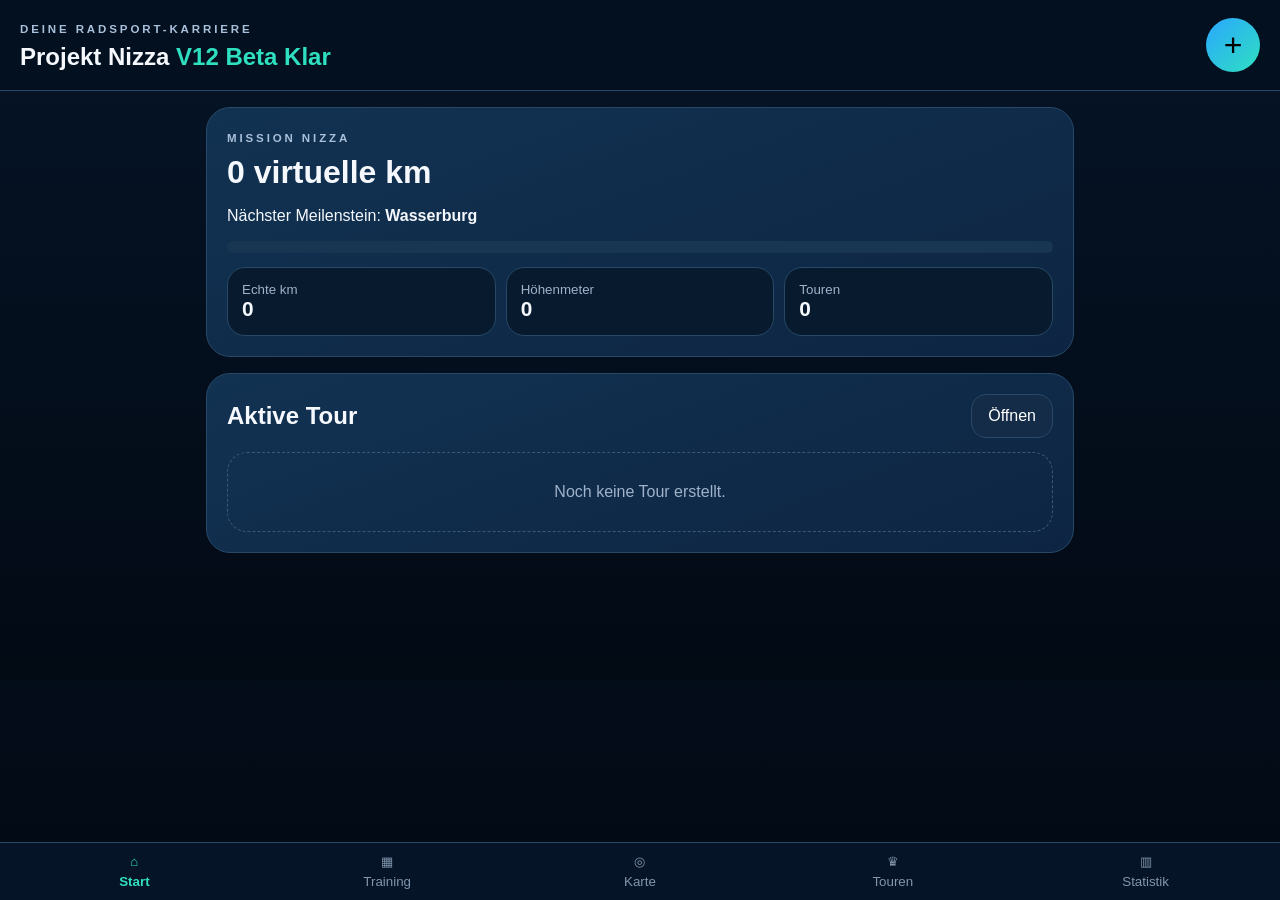
==== index.html @ 00fd0ece "Add files via upload" ====
<!doctype html><html lang="de"><head><meta charset="utf-8"><meta name="viewport" content="width=device-width,initial-scale=1,viewport-fit=cover"><meta name="theme-color" content="#061427"><title>Projekt Nizza V12 Beta Klar</title><style>:root{--bg:#04101f;--panel:#0d2542;--panel2:#123252;--line:#274967;--text:#f5f8fd;--muted:#9fb2c9;--accent:#2fe0c0;--blue:#2aa7ff;--yellow:#ffd400;--red:#ff5c70;--green:#32d583;--radius:24px}*{box-sizing:border-box}html,body{margin:0;background:linear-gradient(#061427,#020a14);color:var(--text);font-family:-apple-system,BlinkMacSystemFont,"Segoe UI",sans-serif;min-height:100%}body{padding-bottom:96px}.topbar{position:sticky;top:0;z-index:20;display:flex;justify-content:space-between;align-items:center;padding:18px 20px;background:rgba(4,16,31,.95);border-bottom:1px solid var(--line)}.eyebrow{font-size:.72rem;letter-spacing:.25em;color:#a9c0db;font-weight:800}.topbar h1{margin:6px 0 0;font-size:1.5rem}.topbar h1 b{color:var(--accent)}.round-btn{width:54px;height:54px;border-radius:50%;border:0;background:linear-gradient(135deg,var(--blue),var(--accent));font-size:2rem}main{max-width:900px;margin:auto;padding:16px}.view{display:none}.view.active{display:block}.hero,.card,.team-card,.stage-card{background:linear-gradient(160deg,var(--panel2),var(--panel));border:1px solid var(--line);border-radius:var(--radius);padding:20px;margin-bottom:16px}.hero h2{font-size:2rem;margin:8px 0}.stat-grid{display:grid;grid-template-columns:repeat(3,1fr);gap:10px}.stat{padding:14px;background:#081a2e;border:1px solid var(--line);border-radius:18px}.stat small{display:block;color:var(--muted)}.stat strong{font-size:1.3rem}.section-head{display:flex;justify-content:space-between;align-items:center;gap:10px;margin-bottom:14px}.section-head h2,.section-head h3{margin:0}.primary,.secondary,.danger,.chip,.icon-btn{border:0;border-radius:15px;padding:12px 16px;font:inherit}.primary{background:linear-gradient(135deg,var(--blue),var(--accent));color:white;font-weight:800}.secondary{background:#142c47;color:white;border:1px solid var(--line)}.danger{background:#4b1c2a;color:#ffc4ce}.bottom-nav{position:fixed;bottom:0;left:0;right:0;z-index:30;display:grid;grid-template-columns:repeat(5,1fr);padding:10px 8px calc(10px + env(safe-area-inset-bottom));background:#061427;border-top:1px solid var(--line)}.bottom-nav button{background:none;border:0;color:#8196ad;display:flex;flex-direction:column;gap:5px;align-items:center}.bottom-nav button.active{color:var(--accent);font-weight:800}.tabbar,.tour-select{display:flex;gap:8px;overflow:auto;margin:12px 0}.chip{background:#102a47;color:var(--muted);white-space:nowrap;border:1px solid var(--line)}.chip.active{background:var(--blue);color:white}.period-nav{display:flex;justify-content:space-between;align-items:center;margin-bottom:12px}.calendar-list,.rider-grid{display:grid;gap:12px}.day-card,.rider-stone{background:#0b223b;border:1px solid var(--line);border-radius:18px;padding:16px;text-align:left;color:white}.day-card .date{color:#b9cee4;font-weight:800;font-size:.82rem}.day-card h3{margin:8px 0}.month-grid{display:grid;grid-template-columns:repeat(7,1fr);gap:6px}.month-cell{min-height:70px;background:#0b223b;border:1px solid var(--line);border-radius:12px;color:white;padding:7px}.month-cell small{display:block;color:var(--muted);margin-top:5px}.progressbar{height:12px;border-radius:99px;background:#183651;overflow:hidden;margin:14px 0}.progressbar span{display:block;height:100%;background:linear-gradient(90deg,var(--blue),var(--accent))}.route-card{overflow:hidden;padding:0}.route-svg{width:100%;background:#0a2037}.country{fill:#173a5b;stroke:#315e83;stroke-width:2}.route-line{fill:none;stroke:var(--accent);stroke-width:7;stroke-linecap:round}.route-dot{fill:white;stroke:var(--accent);stroke-width:3}.route-svg text{fill:white;font-size:12px;font-weight:700}.bike-halo{fill:#05111f;stroke:var(--accent);stroke-width:3}.bike{font-size:20px}.map-info{padding:18px;display:flex;flex-direction:column;gap:5px}.map-info span,.muted{color:var(--muted)}.team-card{border-left:8px solid var(--team)}.rider-stone{border-left:7px solid #888;display:flex;flex-direction:column}.role-gc{border-left-color:var(--yellow)}.role-climber{border-left-color:var(--red)}.role-helper{border-left-color:var(--blue)}.role-sprinter{border-left-color:var(--green)}.stage-card,.class-row,.big-link{display:flex;justify-content:space-between;align-items:center;gap:12px}.stage-card span,.rider-stone span,.big-link span{display:block;color:var(--muted)}.class-row{padding:12px;border-bottom:1px solid var(--line)}.empty{text-align:center;padding:30px;border:1px dashed #3a5875;border-radius:20px;color:var(--muted)}.modal{width:min(94vw,620px);max-height:88vh;border:1px solid var(--line);border-radius:24px;background:#0a1e35;color:white;padding:20px;overflow:auto}.modal::backdrop{background:rgba(0,0,0,.75)}.modal-head{display:flex;justify-content:space-between;align-items:center}.icon-btn{width:44px;height:44px;padding:0;background:#17324f;color:white;font-size:1.5rem}label{display:block;color:#b9cbe0;font-weight:700;margin:12px 0}input,select,textarea{width:100%;margin-top:7px;background:#06182a;color:white;border:1px solid #315474;border-radius:14px;padding:13px;font:inherit}.grid2{display:grid;grid-template-columns:1fr 1fr;gap:10px}.check{display:flex;gap:10px;align-items:center}.check input{width:auto;margin:0}.actions{display:flex;gap:8px;flex-wrap:wrap;margin-top:16px}@media(max-width:600px){.stat-grid{grid-template-columns:1fr 1fr}.grid2{grid-template-columns:1fr}.month-cell{min-height:56px}.topbar h1{font-size:1.3rem}}

.time-row{display:grid;grid-template-columns:48px 1fr auto;gap:10px;align-items:center;padding:13px 0;border-bottom:1px solid var(--line)}
.time-row .rank{font-size:1.15rem;font-weight:900;color:#d9e8f7}.time-row .name{font-weight:800}.time-row .meta{display:block;color:var(--muted);font-size:.84rem;margin-top:3px}.time-row .value{text-align:right;font-weight:800;white-space:nowrap}.leader-time{color:var(--accent)}
.class-tabs{display:grid;grid-template-columns:repeat(4,minmax(max-content,1fr));gap:7px;overflow:auto;margin:14px 0}.class-tabs .chip{padding:10px 11px}
.points-badge{min-width:60px;text-align:center;padding:8px 10px;border-radius:12px;background:#102d49;font-weight:900}.stage-summary{display:flex;gap:8px;flex-wrap:wrap;margin-top:8px}.stage-summary span{padding:5px 9px;border-radius:99px;background:#0a1e35;color:var(--muted);font-size:.78rem}
.form-note{color:var(--muted);font-size:.88rem;line-height:1.4}.classification-list:empty{display:none}
@media(max-width:480px){.class-tabs{grid-template-columns:repeat(4,max-content)}.time-row{grid-template-columns:38px 1fr auto}.time-row .value{font-size:.88rem}}

.tour-home-tabs{display:grid;grid-template-columns:repeat(3,1fr);gap:8px;margin:14px 0 18px}.tour-home-tabs button{padding:14px 8px}
.stage-list{display:grid;gap:12px}.stage-tile{display:block;width:100%;text-align:left;background:linear-gradient(150deg,#123252,#0b223b);border:1px solid var(--line);border-radius:20px;padding:18px;color:white}.stage-tile strong{font-size:1.18rem}.stage-tile .stage-meta{display:flex;gap:8px;flex-wrap:wrap;margin-top:8px;color:var(--muted)}
.stage-screen{width:100vw;height:100dvh;max-width:none;max-height:none;margin:0;border:0;border-radius:0;padding:0;background:#04101f}.stage-shell{min-height:100%;padding-bottom:28px}.stage-header{position:sticky;top:0;z-index:5;padding:18px;background:#061427;border-bottom:1px solid var(--line);display:flex;align-items:center;justify-content:space-between}.stage-header h2{margin:4px 0}.stage-tabs{position:sticky;top:88px;z-index:4;display:flex;gap:8px;overflow:auto;padding:10px 16px;background:#061427;border-bottom:1px solid var(--line)}.stage-content{padding:16px;max-width:760px;margin:auto}.stage-tabs .chip{padding:11px 14px}.rank-card{display:grid;grid-template-columns:42px 1fr auto;gap:12px;align-items:center;padding:14px 0;border-bottom:1px solid var(--line)}.rank-card .rank-num{font-size:1.25rem;font-weight:900}.rank-card .rider-team{font-size:.82rem;color:var(--muted);margin-top:3px}.rank-card .right{text-align:right}.mini-actions{display:flex;gap:6px;justify-content:flex-end;margin-top:6px}.mini-actions button{padding:7px 10px}.big-add{width:100%;margin-top:16px}.overview-grid{display:grid;grid-template-columns:repeat(3,1fr);gap:10px}.overview-box{padding:14px;background:#081a2e;border:1px solid var(--line);border-radius:16px}.overview-box small{display:block;color:var(--muted)}.overview-box strong{font-size:1.2rem}.input-choice{display:grid;grid-template-columns:1fr 1fr;gap:8px;margin:10px 0}.input-choice button.active{background:var(--blue)}
@media(max-width:560px){.overview-grid{grid-template-columns:1fr 1fr}.tour-home-tabs{grid-template-columns:1fr 1fr 1fr}.stage-tabs{top:84px}.rank-card{grid-template-columns:34px 1fr auto}}
</style></head><body>
<header class="topbar"><div><span class="eyebrow">DEINE RADSPORT-KARRIERE</span><h1>Projekt Nizza <b>V12 Beta Klar</b></h1></div><button id="quickAdd" class="round-btn">+</button></header>
<main id="app"><section id="view-start" class="view active"></section><section id="view-training" class="view"></section><section id="view-map" class="view"></section><section id="view-tours" class="view"></section><section id="view-stats" class="view"></section></main>
<nav class="bottom-nav"><button data-view="start" class="active"><span>⌂</span>Start</button><button data-view="training"><span>▦</span>Training</button><button data-view="map"><span>◎</span>Karte</button><button data-view="tours"><span>♛</span>Touren</button><button data-view="stats"><span>▥</span>Statistik</button></nav>
<dialog id="modal" class="modal"><div id="modalBody"></div></dialog>
<script>const KEY='nizza-v12-beta';
const OLD='nizza-v12-alpha';
const roleLabel={gc:'Gesamtfahrer',climber:'Bergfahrer',helper:'Helfer',sprinter:'Sprinter'};
const roleClass={gc:'role-gc',climber:'role-climber',helper:'role-helper',sprinter:'role-sprinter'};
const route=[
 {name:'Haibach',km:0,x:80,y:70},{name:'Wasserburg',km:132,x:150,y:135},{name:'Schwaz',km:264,x:235,y:200},{name:'Landeck',km:380,x:300,y:245},{name:'Bormio',km:515,x:338,y:325},{name:'Darfo',km:650,x:300,y:405},{name:'Novi Ligure',km:800,x:235,y:470},{name:'Finale Ligure',km:910,x:165,y:515},{name:'Isolabona',km:1030,x:100,y:550},{name:'Nizza',km:1100,x:50,y:580}
];
function base(){return {workouts:[],riders:[],tours:[],activeTourId:null}}
function load(){try{const n=JSON.parse(localStorage.getItem(KEY)||'null');if(n)return {...base(),...n};const o=JSON.parse(localStorage.getItem(OLD)||'null');if(o)return {...base(),workouts:o.workouts||[],riders:o.riders||[],tours:(o.tours||[]).map(t=>({...t,teams:[],stagesData:[]}))};}catch{}return base()}
let state=load(),view='start',trainingMode='week',anchor=new Date();
state.workouts=Array.isArray(state.workouts)?state.workouts:[];state.riders=Array.isArray(state.riders)?state.riders:[];state.tours=Array.isArray(state.tours)?state.tours:[];state.tours.forEach(t=>{t.teams=Array.isArray(t.teams)?t.teams:[];t.stagesData=Array.isArray(t.stagesData)?t.stagesData:[];t.teams.forEach(tm=>tm.riderIds=Array.isArray(tm.riderIds)?tm.riderIds:[]);t.stagesData.forEach(st=>{st.results=Array.isArray(st.results)?st.results:[];st.mountain=Array.isArray(st.mountain)?st.mountain:[];st.sprint=Array.isArray(st.sprint)?st.sprint:[]})});
const $=s=>document.querySelector(s),$$=s=>[...document.querySelectorAll(s)],uid=()=>crypto.randomUUID?.()||Date.now()+Math.random().toString(16).slice(2),esc=s=>String(s??'').replace(/[&<>'"]/g,c=>({'&':'&amp;','<':'&lt;','>':'&gt;',"'":'&#39;','"':'&quot;'}[c]));
const iso=d=>{let x=new Date(d);x.setMinutes(x.getMinutes()-x.getTimezoneOffset());return x.toISOString().slice(0,10)},pd=s=>new Date(s+'T12:00:00'),fmt=d=>new Intl.DateTimeFormat('de-DE',{weekday:'long',day:'2-digit',month:'2-digit',year:'numeric'}).format(d);
function save(){localStorage.setItem(KEY,JSON.stringify(state));renderAll()}
function completed(){return state.workouts.filter(w=>w.done)}
function totals(){const a=completed();return {km:a.reduce((s,w)=>s+(+w.km||0),0),hm:a.reduce((s,w)=>s+(+w.hm||0),0),min:a.reduce((s,w)=>s+(+w.actual||+w.planned||0),0)}}
function progressKm(){const t=totals();return Math.min(1100,t.km*(0.55+Math.min(.45,(t.hm/10000)+(completed().length/50))))}
function bikerPos(k){for(let i=1;i<route.length;i++){if(k<=route[i].km){let a=route[i-1],b=route[i],q=(k-a.km)/(b.km-a.km);return{x:a.x+(b.x-a.x)*q,y:a.y+(b.y-a.y)*q}}}return route[route.length-1]}
function nextPoint(k){return route.find(r=>r.km>k)||route[route.length-1]}
function switchView(v){view=v;$$('.view').forEach(x=>x.classList.toggle('active',x.id===`view-${v}`));$$('.bottom-nav button').forEach(b=>b.classList.toggle('active',b.dataset.view===v));window.scrollTo(0,0)}
$$('.bottom-nav button').forEach(b=>b.onclick=()=>switchView(b.dataset.view));$('#quickAdd').onclick=()=>view==='tours'?openTourForm():openWorkout();
function modal(html){$('#modalBody').innerHTML=html;$('#modal').showModal();$('#modalBody [data-close]')?.addEventListener('click',()=>$('#modal').close())}
function renderAll(){renderStart();renderTraining();renderMap();renderTours();renderStats()}
function renderStart(){const t=totals(),km=progressKm(),n=nextPoint(km),tour=activeTour();$('#view-start').innerHTML=`<article class="hero"><span class="eyebrow">MISSION NIZZA</span><h2>${km.toFixed(0)} virtuelle km</h2><p>Nächster Meilenstein: <b>${esc(n.name)}</b></p><div class="progressbar"><span style="width:${km/11}%"></span></div><div class="stat-grid"><div class="stat"><small>Echte km</small><strong>${t.km.toFixed(0)}</strong></div><div class="stat"><small>Höhenmeter</small><strong>${t.hm.toFixed(0)}</strong></div><div class="stat"><small>Touren</small><strong>${state.tours.length}</strong></div></div></article><article class="card"><div class="section-head"><h2>Aktive Tour</h2><button id="goTours" class="secondary">Öffnen</button></div>${tour?`<div class="big-link"><div><strong>${esc(tour.name)}</strong><span>${tour.teams?.length||0} Teams · ${tour.stagesData?.length||0} Etappen</span></div></div>`:'<div class="empty">Noch keine Tour erstellt.</div>'}</article>`;$('#goTours').onclick=()=>switchView('tours')}
function startWeek(d){let x=new Date(d);x.setDate(x.getDate()-((x.getDay()+6)%7));return x}function addDays(d,n){let x=new Date(d);x.setDate(x.getDate()+n);return x}function workoutOn(d){return state.workouts.find(w=>w.date===iso(d))}
function renderTraining(){
  let root=$('#view-training');
  root.innerHTML=`<div class="section-head"><div><span class="eyebrow">TRAINING</span><h2>Kalender</h2></div><button id="newWorkout" class="primary">+ Einheit</button></div><div class="tabbar"><button data-m="day" class="chip ${trainingMode==='day'?'active':''}">Tag</button><button data-m="week" class="chip ${trainingMode==='week'?'active':''}">Woche</button><button data-m="month" class="chip ${trainingMode==='month'?'active':''}">Monat</button></div><div class="period-nav"><button id="prev" class="secondary">‹</button><strong id="period"></strong><button id="next" class="secondary">›</button></div><div id="cal" class="calendar-list"></div>`;
  $('#newWorkout').onclick=()=>openWorkout();
  $$('[data-m]').forEach(b=>b.onclick=()=>{trainingMode=b.dataset.m;renderTraining()});
  $('#prev').onclick=()=>{anchor=addDays(anchor,trainingMode==='week'?-7:-1);renderTraining()};
  $('#next').onclick=()=>{anchor=addDays(anchor,trainingMode==='week'?7:1);renderTraining()};
  const c=$('#cal');
  if(trainingMode==='day'){
    c.append(dayCard(anchor)); $('#period').textContent=fmt(anchor);
  } else if(trainingMode==='week'){
    let s=startWeek(anchor); $('#period').textContent=`${s.toLocaleDateString('de-DE')} – ${addDays(s,6).toLocaleDateString('de-DE')}`;
    for(let i=0;i<7;i++) c.append(dayCard(addDays(s,i)));
  } else {
    let first=new Date(anchor.getFullYear(),anchor.getMonth(),1);
    $('#period').textContent=first.toLocaleDateString('de-DE',{month:'long',year:'numeric'});
    c.className='month-grid'; let s=startWeek(first);
    for(let i=0;i<42;i++){
      let d=addDays(s,i),w=workoutOn(d),el=document.createElement('button');
      el.className='month-cell';
      el.innerHTML=`<strong>${d.getDate()}</strong>${w?`<small>${esc(w.title)}</small>`:''}`;
      el.onclick=()=>openWorkout(w,d); c.append(el);
    }
  }
}
function dayCard(d){let w=workoutOn(d),e=document.createElement('article');e.className='day-card';e.innerHTML=`<div class="date">${fmt(d)}</div>${w?`<h3>${esc(w.title)}</h3><p>${esc(w.type||'Training')} · ${w.planned||0} Min.</p>`:'<h3>Noch kein Training</h3><p>Tippen zum Planen</p>'}`;e.onclick=()=>openWorkout(w,d);return e}
function openWorkout(w=null,d=new Date()){modal(`<div class="modal-head"><h2>Training</h2><button data-close class="icon-btn">×</button></div><form id="f"><label>Datum<input id="d" type="date" value="${w?.date||iso(d)}" required></label><label>Titel<input id="t" value="${esc(w?.title||'')}"></label><label>Art<input id="ty" value="${esc(w?.type||'Grundlage')}"></label><div class="grid2"><label>Geplant Min.<input id="pm" type="number" value="${w?.planned||0}"></label><label>Tatsächlich Min.<input id="am" type="number" value="${w?.actual||0}"></label></div><div class="grid2"><label>km<input id="km" type="number" step="0.1" value="${w?.km||0}"></label><label>hm<input id="hm" type="number" value="${w?.hm||0}"></label></div><label>Details<textarea id="de">${esc(w?.details||'')}</textarea></label><label class="check"><input id="done" type="checkbox" ${w?.done?'checked':''}> Erledigt</label><div class="actions">${w?'<button type="button" id="del" class="danger">Löschen</button>':''}<button class="primary">Speichern</button></div></form>`);$('#f').onsubmit=e=>{e.preventDefault();let item={id:w?.id||uid(),date:$('#d').value,title:$('#t').value,type:$('#ty').value,planned:+$('#pm').value,actual:+$('#am').value,km:+$('#km').value,hm:+$('#hm').value,details:$('#de').value,done:$('#done').checked};state.workouts=state.workouts.filter(x=>x.id===item.id||x.date!==item.date);let i=state.workouts.findIndex(x=>x.id===item.id);i>=0?state.workouts[i]=item:state.workouts.push(item);$('#modal').close();save()};$('#del')?.addEventListener('click',()=>{state.workouts=state.workouts.filter(x=>x.id!==w.id);$('#modal').close();save()})}
function renderMap(){let k=progressKm(),p=bikerPos(k),n=nextPoint(k),pts=route.map(r=>`${r.x},${r.y}`).join(' ');$('#view-map').innerHTML=`<div class="section-head"><div><span class="eyebrow">EUROPA-ROUTE</span><h2>Haibach → Nizza</h2></div></div><article class="card route-card"><svg viewBox="0 0 400 630" class="route-svg"><path class="country" d="M30 45 L220 25 L365 80 L350 210 L250 250 L170 220 L70 245 L25 150Z"/><path class="country" d="M190 210 L320 210 L350 300 L300 360 L215 335 L170 260Z"/><path class="country" d="M215 330 L305 350 L330 500 L275 590 L235 520 L250 430 L195 370Z"/><path class="country" d="M25 250 L175 220 L210 360 L170 500 L70 550 L20 430Z"/><polyline points="${pts}" class="route-line"/>${route.map(r=>`<circle cx="${r.x}" cy="${r.y}" r="5" class="route-dot"/><text x="${r.x+8}" y="${r.y-8}">${r.name}</text>`).join('')}<g transform="translate(${p.x},${p.y})"><circle r="16" class="bike-halo"/><text x="-10" y="7" class="bike">🚴</text></g></svg><div class="map-info"><strong>${k.toFixed(0)} / 1100 km</strong><span>Nächster Ort: ${esc(n.name)} · noch ${Math.max(0,n.km-k).toFixed(0)} km</span></div></article>`}
function activeTour(){return state.tours.find(t=>t.id===state.activeTourId)||state.tours[0]||null}
function renderTours(){let t=activeTour();$('#view-tours').innerHTML=`<div class="section-head"><div><span class="eyebrow">RUNDFAHRTEN</span><h2>Meine Touren</h2></div><button id="newTour" class="primary">+ Tour</button></div>${state.tours.length?`<div class="tour-select">${state.tours.map(x=>`<button data-tour="${x.id}" class="chip ${x.id===t?.id?'active':''}">${esc(x.name)}</button>`).join('')}</div>`:''}<div id="tourArea"></div>`;$('#newTour').onclick=()=>openTourForm();$$('[data-tour]').forEach(b=>b.onclick=()=>{state.activeTourId=b.dataset.tour;save()});let a=$('#tourArea');if(!t){a.innerHTML='<div class="empty">Erstelle deine erste Tour.</div>';return}a.innerHTML=`<article class="hero"><span class="eyebrow">AKTIVE TOUR</span><h2>${esc(t.name)}</h2><p>${esc(t.country||'')}</p><div class="overview-grid"><div class="overview-box"><small>Teams</small><strong>${(t.teams||[]).length}</strong></div><div class="overview-box"><small>Fahrer</small><strong>${allTourRiders(t).length}</strong></div><div class="overview-box"><small>Etappen</small><strong>${(t.stagesData||[]).length}</strong></div></div><div class="actions"><button id="editTour" class="secondary">Tour bearbeiten</button></div></article><div class="tour-home-tabs"><button data-tab="teams" class="chip active">Teams</button><button data-tab="stages" class="chip">Etappen</button><button data-tab="gc" class="chip">Gesamt</button></div><div id="tourTab"></div>`;$('#editTour').onclick=()=>openTourForm(t);$$('[data-tab]').forEach(b=>b.onclick=()=>{b.parentElement.querySelectorAll('.chip').forEach(x=>x.classList.remove('active'));b.classList.add('active');renderTourTab(t,b.dataset.tab)});renderTourTab(t,'teams')}
function renderTourTab(t,tab){let root=$('#tourTab');if(tab==='teams'){root.innerHTML=`<div class="section-head"><h3>Teams & Fahrer</h3><button id="addTeam" class="primary">+ Team</button></div>`+((t.teams||[]).map(team=>`<article class="team-card" style="--team:${team.color}"><div class="section-head"><h3>${esc(team.name)}</h3><button data-add-rider="${team.id}" class="secondary">+ Fahrer</button></div><div class="rider-grid">${team.riderIds.map(id=>state.riders.find(r=>r.id===id)).filter(Boolean).map(r=>`<button class="rider-stone ${roleClass[r.role]}" data-rider="${r.id}" data-team="${team.id}"><strong>${esc(r.name)}</strong><span>${roleLabel[r.role]} · ${esc(r.nation||'')}</span></button>`).join('')||'<p class="muted">Noch keine Fahrer.</p>'}</div></article>`).join('')||'<div class="empty">Noch keine Teams.</div>');$('#addTeam').onclick=()=>openTeamForm(t);$$('[data-add-rider]').forEach(b=>b.onclick=()=>openRiderForm(t,t.teams.find(x=>x.id===b.dataset.addRider)));$$('[data-rider]').forEach(b=>{let team=t.teams.find(x=>x.id===b.dataset.team),r=state.riders.find(x=>x.id===b.dataset.rider);b.onclick=()=>openRiderForm(t,team,r)})}else if(tab==='stages'){root.innerHTML=`<div class="section-head"><div><h3>Etappen</h3><p class="muted">Etappe öffnen und zwischen Gesamt, Ergebnis, Berg und Sprint wechseln.</p></div><button id="addStage" class="primary">+ Etappe</button></div><div class="stage-list">${(t.stagesData||[]).map((s,idx)=>{let winner=stageResultRows(s)[0],wr=state.riders.find(r=>r.id===winner?.riderId);return `<button class="stage-tile" data-stage="${s.id}"><strong>Etappe ${idx+1}: ${esc(s.name)}</strong><div class="stage-meta"><span>${s.date?pd(s.date).toLocaleDateString('de-DE'):''}</span><span>${wr?'Sieger: '+esc(wr.name):'Noch kein Ergebnis'}</span><span>${(s.results||[]).length} Fahrer</span></div></button>`}).join('')||'<div class="empty">Noch keine Etappen.</div>'}</div>`;$('#addStage').onclick=()=>openStageForm(t);$$('[data-stage]').forEach(b=>b.onclick=()=>openStageScreen(t,t.stagesData.find(x=>x.id===b.dataset.stage)))}else{renderOverallGC(t,root)}}
function openTourForm(t=null){modal(`<div class="modal-head"><h2>Tour</h2><button data-close class="icon-btn">×</button></div><form id="f"><label>Name<input id="n" value="${esc(t?.name||'')}"></label><label>Land<input id="c" value="${esc(t?.country||'')}"></label><div class="actions">${t?'<button type="button" id="del" class="danger">Löschen</button>':''}<button class="primary">Speichern</button></div></form>`);$('#f').onsubmit=e=>{e.preventDefault();let item=t?{...t}:{id:uid(),teams:[],stagesData:[]};item.name=$('#n').value;item.country=$('#c').value;if(t){state.tours[state.tours.findIndex(x=>x.id===t.id)]=item}else{state.tours.push(item);state.activeTourId=item.id}$('#modal').close();save()};$('#del')?.addEventListener('click',()=>{state.tours=state.tours.filter(x=>x.id!==t.id);state.activeTourId=state.tours[0]?.id||null;$('#modal').close();save()})}
function openTeamForm(t,team=null){modal(`<div class="modal-head"><h2>Team</h2><button data-close class="icon-btn">×</button></div><form id="f"><label>Name<input id="n" value="${esc(team?.name||'')}"></label><label>Teamfarbe<input id="co" type="color" value="${team?.color||'#2aa7ff'}"></label><div class="actions"><button class="primary">Speichern</button></div></form>`);$('#f').onsubmit=e=>{e.preventDefault();let x=team?{...team}:{id:uid(),riderIds:[]};x.name=$('#n').value;x.color=$('#co').value;if(team)t.teams[t.teams.findIndex(a=>a.id===team.id)]=x;else t.teams.push(x);$('#modal').close();save()}}
function openRiderForm(t,team,r=null){modal(`<div class="modal-head"><h2>Fahrer</h2><button data-close class="icon-btn">×</button></div><form id="f"><label>Name<input id="n" value="${esc(r?.name||'')}"></label><label>Rolle<select id="ro">${Object.entries(roleLabel).map(([k,v])=>`<option value="${k}" ${r?.role===k?'selected':''}>${v}</option>`).join('')}</select></label><label>Nationalität<input id="na" value="${esc(r?.nation||'')}"></label><div class="actions">${r?'<button type="button" id="del" class="danger">Löschen</button>':''}<button class="primary">Speichern</button></div></form>`);$('#f').onsubmit=e=>{e.preventDefault();let x=r?{...r}:{id:uid()};x.name=$('#n').value;x.role=$('#ro').value;x.nation=$('#na').value;let i=state.riders.findIndex(a=>a.id===x.id);i>=0?state.riders[i]=x:state.riders.push(x);if(!team.riderIds.includes(x.id))team.riderIds.push(x.id);$('#modal').close();save()};$('#del')?.addEventListener('click',()=>{team.riderIds=team.riderIds.filter(id=>id!==r.id);state.riders=state.riders.filter(x=>x.id!==r.id);$('#modal').close();save()})}
function openStageForm(t,s=null){modal(`<div class="modal-head"><h2>Etappe</h2><button data-close class="icon-btn">×</button></div><form id="f"><label>Name<input id="n" value="${esc(s?.name||'Etappe '+((t.stagesData?.length||0)+1))}"></label><label>Datum<input id="d" type="date" value="${s?.date||iso(new Date())}"></label><div class="actions">${s?'<button type="button" id="delStage" class="danger">Etappe löschen</button>':''}<button class="primary">Speichern</button></div></form>`);$('#f').onsubmit=e=>{e.preventDefault();let x=s?{...s}:{id:uid(),results:[],mountain:[],sprint:[]};x.name=$('#n').value.trim()||'Etappe';x.date=$('#d').value;x.results=Array.isArray(x.results)?x.results:[];x.mountain=Array.isArray(x.mountain)?x.mountain:[];x.sprint=Array.isArray(x.sprint)?x.sprint:[];t.stagesData=t.stagesData||[];let i=t.stagesData.findIndex(a=>a.id===x.id);i>=0?t.stagesData[i]=x:t.stagesData.push(x);$('#modal').close();save()};$('#delStage')?.addEventListener('click',()=>{if(confirm('Etappe wirklich löschen?')){t.stagesData=t.stagesData.filter(x=>x.id!==s.id);$('#modal').close();save()}})}

function renderTourTab(t,tab){let root=$('#tourTab');if(tab==='teams'){root.innerHTML=(t.teams||[]).map(team=>`<article class="team-card" style="--team:${team.color}"><div class="section-head"><h3>${esc(team.name)}</h3><button data-add-rider="${team.id}" class="secondary">+ Fahrer</button></div><div class="rider-grid">${team.riderIds.map(id=>state.riders.find(r=>r.id===id)).filter(Boolean).map(r=>`<button class="rider-stone ${roleClass[r.role]}" data-rider="${r.id}" data-team="${team.id}"><strong>${esc(r.name)}</strong><span>${roleLabel[r.role]} · ${esc(r.nation||'')}</span></button>`).join('')||'<p class="muted">Noch keine Fahrer.</p>'}</div></article>`).join('')||'<div class="empty">Noch keine Teams.</div>';$$('[data-add-rider]').forEach(b=>b.onclick=()=>openRiderForm(t,t.teams.find(x=>x.id===b.dataset.addRider)));$$('[data-rider]').forEach(b=>{let team=t.teams.find(x=>x.id===b.dataset.team),r=state.riders.find(x=>x.id===b.dataset.rider);b.onclick=()=>openRiderForm(t,team,r)})}else if(tab==='stages'){root.innerHTML=(t.stagesData||[]).map((s,idx)=>{let winner=[...(s.results||[])].sort((a,b)=>(a.timeSeconds||0)-(b.timeSeconds||0))[0],wr=state.riders.find(r=>r.id===winner?.riderId);return `<article class="stage-card"><div><strong>${esc(s.name)}</strong><span>${s.date?pd(s.date).toLocaleDateString('de-DE'):''}</span><div class="stage-summary"><span>${(s.results||[]).length} Zeiten</span><span>${(s.mountain||[]).length} Berg</span><span>${(s.sprint||[]).length} Sprint</span>${wr?`<span>Sieger: ${esc(wr.name)}</span>`:''}</div></div><div class="actions"><button data-edit-stage="${s.id}" class="secondary">✎</button><button data-stage="${s.id}" class="primary">Wertungen</button></div></article>`}).join('')||'<div class="empty">Noch keine Etappen.</div>';$$('[data-stage]').forEach(b=>b.onclick=()=>openClassifications(t,t.stagesData.find(x=>x.id===b.dataset.stage)));$$('[data-edit-stage]').forEach(b=>b.onclick=()=>openStageForm(t,t.stagesData.find(x=>x.id===b.dataset.editStage)))}else{renderOverallGC(t,root)}}

function allTourRiders(t){return [...new Set((t.teams||[]).flatMap(x=>x.riderIds))].map(id=>state.riders.find(r=>r.id===id)).filter(Boolean)}
function formatTime(sec,showHours=true){sec=Math.max(0,Math.round(+sec||0));let h=Math.floor(sec/3600),m=Math.floor((sec%3600)/60),ss=sec%60;return showHours?`${h}:${String(m).padStart(2,'0')}:${String(ss).padStart(2,'0')}`:`${m}:${String(ss).padStart(2,'0')}`}
function formatGap(sec){sec=Math.max(0,Math.round(+sec||0));if(sec===0)return 'Leader';let h=Math.floor(sec/3600),m=Math.floor((sec%3600)/60),ss=sec%60;return `+${h? h+':':''}${String(m).padStart(h?2:1,'0')}:${String(ss).padStart(2,'0')}`}
function riderTeamName(t,riderId){let tm=(t.teams||[]).find(x=>(x.riderIds||[]).includes(riderId));return tm?.name||'Ohne Team'}
function stageLeaderTime(s){let list=stageResultRows(s);return list[0]?.timeSeconds||0}

function stageOrder(t){return (t.stagesData||[]).map((s,i)=>({s,i})).sort((a,b)=>(a.s.date||'').localeCompare(b.s.date||'')||a.i-b.i).map(x=>x.s)}
function gcAfterStage(t,stage){let stages=stageOrder(t),end=stages.findIndex(x=>x.id===stage.id);if(end<0)end=stages.length-1;stages=stages.slice(0,end+1);let riders=allTourRiders(t),rows=[];for(let r of riders){let sum=0,complete=true;for(let st of stages){let hit=(st.results||[]).find(x=>x.riderId===r.id&&Number.isFinite(+x.timeSeconds));if(!hit){complete=false;break}sum+=+hit.timeSeconds}if(complete&&stages.length)rows.push({riderId:r.id,timeSeconds:sum})}return rows.sort((a,b)=>a.timeSeconds-b.timeSeconds)}
function pointsOverall(t,kind,stage=null){let stages=stageOrder(t);if(stage){let end=stages.findIndex(x=>x.id===stage.id);stages=stages.slice(0,end+1)}let map=new Map();for(let st of stages)for(let x of (st[kind]||[]))map.set(x.riderId,(map.get(x.riderId)||0)+(+x.points||0));return [...map].map(([riderId,points])=>({riderId,points})).sort((a,b)=>b.points-a.points)}
function stageResultRows(s){return [...(s.results||[])].filter(x=>Number.isFinite(+x.timeSeconds)).sort((a,b)=>a.timeSeconds-b.timeSeconds)}
function addStageTime(t,s,riders,existing=null){chooseRider(riders,rid=>{s.results=Array.isArray(s.results)?s.results:[];let old=existing||s.results.find(x=>x.riderId===rid);let list=stageResultRows(s);let isLeader=!list.length || (old&&list[0]?.riderId===rid);let leader=stageLeaderTime(s);let oldGap=old?(+old.timeSeconds||0)-leader:0;let h=isLeader?Math.floor((+old?.timeSeconds||0)/3600):0,m=isLeader?Math.floor(((+old?.timeSeconds||0)%3600)/60):Math.floor(Math.max(0,oldGap)/60),ss=isLeader?(+old?.timeSeconds||0)%60:Math.max(0,oldGap)%60;modal(`<div class="modal-head"><div><span class="eyebrow">${isLeader?'ETAPPENSIEGER':'ZEITABSTAND'}</span><h2>${isLeader?'Gesamtzeit':'Rückstand eintragen'}</h2></div><button data-close class="icon-btn">×</button></div><form id="timeForm"><p class="form-note">${isLeader?'Beim ersten Fahrer trägst du die vollständige Siegerzeit ein.':'Für alle weiteren Fahrer nur den Abstand zum Sieger, zum Beispiel +22 Sekunden oder +1:32 Minuten.'}</p>${isLeader?`<div class="grid2"><label>Stunden<input id="th" type="number" min="0" value="${h}"></label><label>Minuten<input id="tm" type="number" min="0" max="59" value="${m}"></label></div>`:`<label>Minuten Rückstand<input id="tm" type="number" min="0" value="${m}"></label>`}<label>Sekunden<input id="ts" type="number" min="0" max="59" value="${ss}"></label><div class="actions"><button class="primary">Speichern</button></div></form>`);$('#timeForm').onsubmit=e=>{e.preventDefault();let total;if(isLeader){total=(+($('#th')?.value)||0)*3600+(+$('#tm').value||0)*60+(+$('#ts').value||0);if(total<=0)return alert('Bitte eine gültige Siegerzeit eingeben.')}else{let gap=(+$('#tm').value||0)*60+(+$('#ts').value||0);total=leader+gap}s.results=s.results.filter(x=>x.riderId!==rid);s.results.push({riderId:rid,timeSeconds:total});$('#modal').close();save();openStageScreen(t,s,'stage')}})}
function addPointsEntry(t,s,riders,kind,existing=null){chooseRider(riders,rid=>{let old=existing||((s[kind]||[]).find(x=>x.riderId===rid));modal(`<div class="modal-head"><h2>${kind==='mountain'?'Bergpunkte':'Sprintpunkte'}</h2><button data-close class="icon-btn">×</button></div><form id="pointsForm"><label>Punkte<input id="pts" type="number" min="0" value="${+old?.points||0}"></label><div class="actions"><button class="primary">Punkte speichern</button></div></form>`);$('#pointsForm').onsubmit=e=>{e.preventDefault();let points=+$('#pts').value||0;s[kind]=Array.isArray(s[kind])?s[kind]:[];s[kind]=s[kind].filter(x=>x.riderId!==rid);if(points>0)s[kind].push({riderId:rid,points});$('#modal').close();save();openStageScreen(t,s,kind)}})}
function openStageScreen(t,s,initial='gc'){const riders=allTourRiders(t);s.results=Array.isArray(s.results)?s.results:[];s.mountain=Array.isArray(s.mountain)?s.mountain:[];s.sprint=Array.isArray(s.sprint)?s.sprint:[];modal(`<div class="stage-shell"><div class="stage-header"><div><span class="eyebrow">ETAPPE</span><h2>${esc(s.name)}</h2></div><button data-close class="icon-btn">×</button></div><div class="stage-tabs"><button data-c="gc" class="chip">Gesamt</button><button data-c="stage" class="chip">Etappenergebnis</button><button data-c="mountain" class="chip">Bergwertung</button><button data-c="sprint" class="chip">Sprintwertung</button></div><div id="cls" class="stage-content"></div></div>`);$('#modal').classList.add('stage-screen');function riderName(id){return state.riders.find(a=>a.id===id)?.name||'Unbekannt'}function rowBase(x,i,value,meta,buttons=''){return `<div class="rank-card"><div class="rank-num">${i+1}</div><div><strong>${esc(riderName(x.riderId))}</strong><div class="rider-team">${esc(riderTeamName(t,x.riderId))} · ${meta}</div></div><div class="right"><strong>${value}</strong>${buttons?`<div class="mini-actions">${buttons}</div>`:''}</div></div>`}function draw(kind){$$('[data-c]').forEach(x=>x.classList.toggle('active',x.dataset.c===kind));let html='';if(kind==='stage'){let list=stageResultRows(s),lead=list[0]?.timeSeconds||0;html=`<article class="card"><div class="section-head"><div><h3>Etappenergebnis</h3><p class="muted">Sieger mit Gesamtzeit, danach nur Zeitabstände.</p></div></div>${list.map((x,i)=>rowBase(x,i,i===0?formatTime(x.timeSeconds):formatGap(x.timeSeconds-lead),i===0?'Etappensieger':'Rückstand',`<button data-edit-time="${x.riderId}" class="secondary">✎</button><button data-rem-time="${x.riderId}" class="danger">×</button>`)).join('')||'<div class="empty">Noch kein Ergebnis.</div>'}<button id="addCls" class="primary big-add">+ Fahrer / Zeit</button></article>`}else if(kind==='mountain'||kind==='sprint'){let list=[...(s[kind]||[])].sort((a,b)=>(+b.points||0)-(+a.points||0));html=`<article class="card"><h3>${kind==='mountain'?'Bergwertung':'Sprintwertung'} der Etappe</h3>${list.map((x,i)=>rowBase(x,i,`${+x.points||0} P`,kind==='mountain'?'Bergpunkte':'Sprintpunkte',`<button data-edit-points="${x.riderId}" class="secondary">✎</button><button data-rem-points="${x.riderId}" class="danger">×</button>`)).join('')||'<div class="empty">Noch keine Punkte.</div>'}<button id="addCls" class="primary big-add">+ Punkte eintragen</button></article>`}else{let list=gcAfterStage(t,s),lead=list[0]?.timeSeconds||0;html=`<article class="card"><h3>Gesamtklassement nach ${esc(s.name)}</h3><p class="muted">Automatisch aus allen bisherigen Etappen berechnet.</p>${list.map((x,i)=>rowBase(x,i,i===0?'Leader':formatGap(x.timeSeconds-lead),i===0?formatTime(x.timeSeconds):'Gesamtrückstand')).join('')||'<div class="empty">Noch kein vollständiges Gesamtklassement.</div>'}</article>`}$('#cls').innerHTML=html;if(kind==='stage'){$('#addCls').onclick=()=>addStageTime(t,s,riders);$$('[data-edit-time]').forEach(b=>b.onclick=()=>addStageTime(t,s,riders,s.results.find(x=>x.riderId===b.dataset.editTime)));$$('[data-rem-time]').forEach(b=>b.onclick=()=>{s.results=s.results.filter(x=>x.riderId!==b.dataset.remTime);save();openStageScreen(t,s,'stage')})}else if(kind==='mountain'||kind==='sprint'){$('#addCls').onclick=()=>addPointsEntry(t,s,riders,kind);$$('[data-edit-points]').forEach(b=>b.onclick=()=>addPointsEntry(t,s,riders,kind,s[kind].find(x=>x.riderId===b.dataset.editPoints)));$$('[data-rem-points]').forEach(b=>b.onclick=()=>{s[kind]=s[kind].filter(x=>x.riderId!==b.dataset.remPoints);save();openStageScreen(t,s,kind)})}}$$('[data-c]').forEach(b=>b.onclick=()=>draw(b.dataset.c));draw(initial)}
function chooseRider(riders,cb){modal(`<div class="modal-head"><h2>Fahrer auswählen</h2><button data-close class="icon-btn">×</button></div><div class="rider-grid">${riders.map(r=>`<button data-pick="${r.id}" class="rider-stone ${roleClass[r.role]}"><strong>${esc(r.name)}</strong><span>${roleLabel[r.role]}</span></button>`).join('')}</div>`);$$('[data-pick]').forEach(b=>b.onclick=()=>{let id=b.dataset.pick;$('#modal').close();cb(id)})}
function renderOverallGC(t,root){let stages=stageOrder(t),last=[...stages].reverse().find(s=>(s.results||[]).length);if(!last){root.innerHTML='<div class="empty">Noch keine Etappenzeiten gespeichert.</div>';return}let gc=gcAfterStage(t,last),lead=gc[0]?.timeSeconds||0,mountain=pointsOverall(t,'mountain'),sprint=pointsOverall(t,'sprint');let name=id=>state.riders.find(r=>r.id===id)?.name||'';let timeTable=gc.length?gc.map((x,i)=>`<div class="time-row"><div class="rank">${i+1}</div><div><div class="name">${esc(name(x.riderId))}</div><span class="meta">${i===0?formatTime(x.timeSeconds):'nach '+esc(last.name)}</span></div><div class="value ${i===0?'leader-time':''}">${i===0?'Leader':formatGap(x.timeSeconds-lead)}</div></div>`).join(''):'<div class="empty">Noch kein vollständiges Gesamtklassement.</div>';let pointsTable=(arr,label)=>arr.length?arr.map((x,i)=>`<div class="time-row"><div class="rank">${i+1}</div><div><div class="name">${esc(name(x.riderId))}</div><span class="meta">${label}</span></div><div class="points-badge">${x.points} P</div></div>`).join(''):'<p class="muted">Noch keine Punkte.</p>';root.innerHTML=`<article class="card"><h3>Gesamtklassement nach ${esc(last.name)}</h3>${timeTable}</article><article class="card"><h3>Gesamt-Bergwertung</h3>${pointsTable(mountain,'Bergpunkte gesamt')}</article><article class="card"><h3>Gesamt-Sprintwertung</h3>${pointsTable(sprint,'Sprintpunkte gesamt')}</article>`}

function renderStats(){let t=totals();$('#view-stats').innerHTML=`<div class="section-head"><div><span class="eyebrow">STATISTIK</span><h2>Fortschritt</h2></div></div><div class="stat-grid"><div class="stat"><small>Kilometer</small><strong>${t.km.toFixed(0)}</strong></div><div class="stat"><small>Höhenmeter</small><strong>${t.hm.toFixed(0)}</strong></div><div class="stat"><small>Fahrzeit</small><strong>${Math.floor(t.min/60)} h</strong></div></div>`}
try{renderAll();}catch(err){console.error(err);document.getElementById('view-start').innerHTML='<article class="card"><h2>App-Fehler</h2><p>'+String(err.message||err)+'</p></article>';}

</script></body></html>
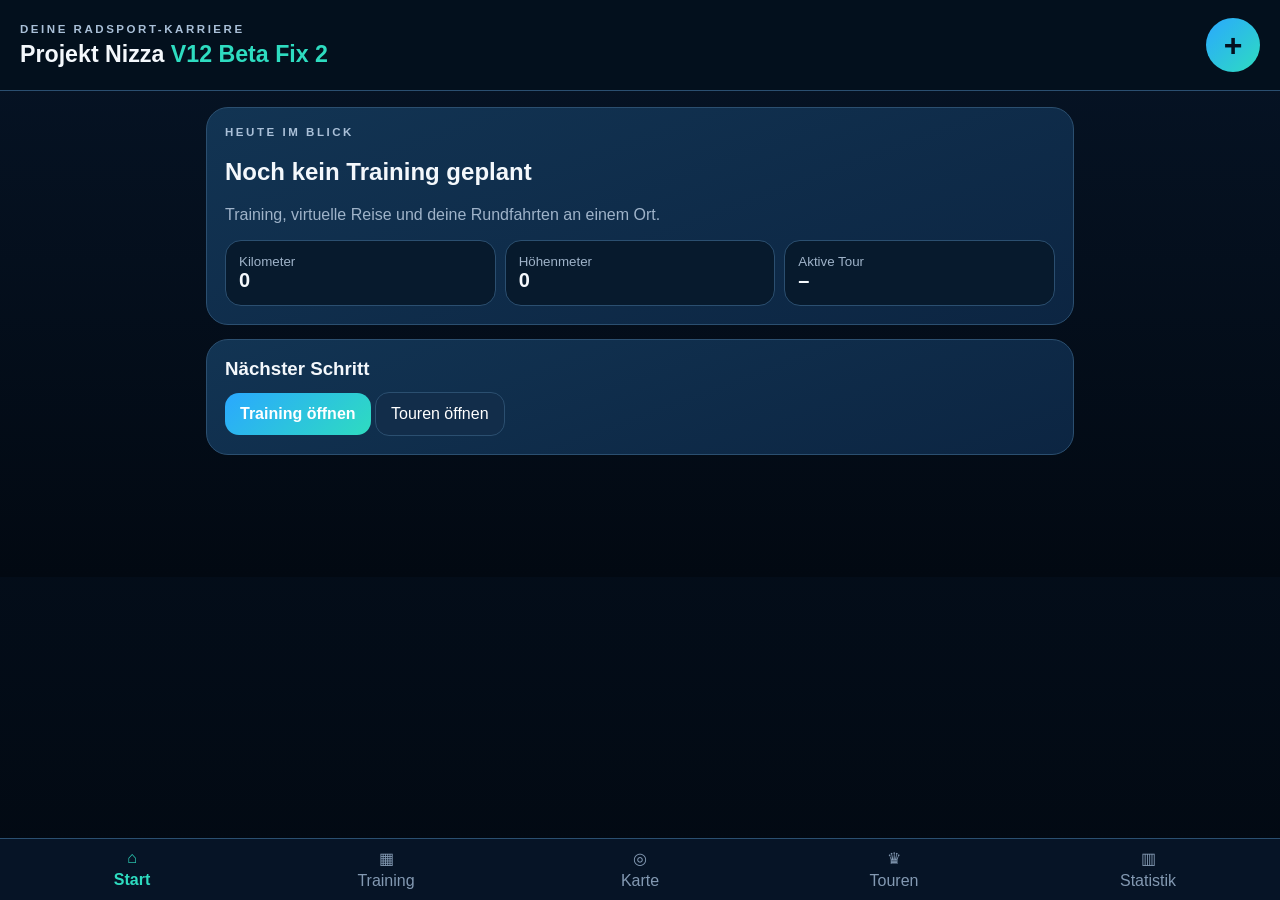
==== commit 4bc9d7c3: "Add files via upload" ====
--- a/index.html
+++ b/index.html
@@ -1,101 +1,74 @@
-<!doctype html><html lang="de"><head><meta charset="utf-8"><meta name="viewport" content="width=device-width,initial-scale=1,viewport-fit=cover"><meta name="theme-color" content="#061427"><title>Projekt Nizza V12 Beta Klar</title><style>:root{--bg:#04101f;--panel:#0d2542;--panel2:#123252;--line:#274967;--text:#f5f8fd;--muted:#9fb2c9;--accent:#2fe0c0;--blue:#2aa7ff;--yellow:#ffd400;--red:#ff5c70;--green:#32d583;--radius:24px}*{box-sizing:border-box}html,body{margin:0;background:linear-gradient(#061427,#020a14);color:var(--text);font-family:-apple-system,BlinkMacSystemFont,"Segoe UI",sans-serif;min-height:100%}body{padding-bottom:96px}.topbar{position:sticky;top:0;z-index:20;display:flex;justify-content:space-between;align-items:center;padding:18px 20px;background:rgba(4,16,31,.95);border-bottom:1px solid var(--line)}.eyebrow{font-size:.72rem;letter-spacing:.25em;color:#a9c0db;font-weight:800}.topbar h1{margin:6px 0 0;font-size:1.5rem}.topbar h1 b{color:var(--accent)}.round-btn{width:54px;height:54px;border-radius:50%;border:0;background:linear-gradient(135deg,var(--blue),var(--accent));font-size:2rem}main{max-width:900px;margin:auto;padding:16px}.view{display:none}.view.active{display:block}.hero,.card,.team-card,.stage-card{background:linear-gradient(160deg,var(--panel2),var(--panel));border:1px solid var(--line);border-radius:var(--radius);padding:20px;margin-bottom:16px}.hero h2{font-size:2rem;margin:8px 0}.stat-grid{display:grid;grid-template-columns:repeat(3,1fr);gap:10px}.stat{padding:14px;background:#081a2e;border:1px solid var(--line);border-radius:18px}.stat small{display:block;color:var(--muted)}.stat strong{font-size:1.3rem}.section-head{display:flex;justify-content:space-between;align-items:center;gap:10px;margin-bottom:14px}.section-head h2,.section-head h3{margin:0}.primary,.secondary,.danger,.chip,.icon-btn{border:0;border-radius:15px;padding:12px 16px;font:inherit}.primary{background:linear-gradient(135deg,var(--blue),var(--accent));color:white;font-weight:800}.secondary{background:#142c47;color:white;border:1px solid var(--line)}.danger{background:#4b1c2a;color:#ffc4ce}.bottom-nav{position:fixed;bottom:0;left:0;right:0;z-index:30;display:grid;grid-template-columns:repeat(5,1fr);padding:10px 8px calc(10px + env(safe-area-inset-bottom));background:#061427;border-top:1px solid var(--line)}.bottom-nav button{background:none;border:0;color:#8196ad;display:flex;flex-direction:column;gap:5px;align-items:center}.bottom-nav button.active{color:var(--accent);font-weight:800}.tabbar,.tour-select{display:flex;gap:8px;overflow:auto;margin:12px 0}.chip{background:#102a47;color:var(--muted);white-space:nowrap;border:1px solid var(--line)}.chip.active{background:var(--blue);color:white}.period-nav{display:flex;justify-content:space-between;align-items:center;margin-bottom:12px}.calendar-list,.rider-grid{display:grid;gap:12px}.day-card,.rider-stone{background:#0b223b;border:1px solid var(--line);border-radius:18px;padding:16px;text-align:left;color:white}.day-card .date{color:#b9cee4;font-weight:800;font-size:.82rem}.day-card h3{margin:8px 0}.month-grid{display:grid;grid-template-columns:repeat(7,1fr);gap:6px}.month-cell{min-height:70px;background:#0b223b;border:1px solid var(--line);border-radius:12px;color:white;padding:7px}.month-cell small{display:block;color:var(--muted);margin-top:5px}.progressbar{height:12px;border-radius:99px;background:#183651;overflow:hidden;margin:14px 0}.progressbar span{display:block;height:100%;background:linear-gradient(90deg,var(--blue),var(--accent))}.route-card{overflow:hidden;padding:0}.route-svg{width:100%;background:#0a2037}.country{fill:#173a5b;stroke:#315e83;stroke-width:2}.route-line{fill:none;stroke:var(--accent);stroke-width:7;stroke-linecap:round}.route-dot{fill:white;stroke:var(--accent);stroke-width:3}.route-svg text{fill:white;font-size:12px;font-weight:700}.bike-halo{fill:#05111f;stroke:var(--accent);stroke-width:3}.bike{font-size:20px}.map-info{padding:18px;display:flex;flex-direction:column;gap:5px}.map-info span,.muted{color:var(--muted)}.team-card{border-left:8px solid var(--team)}.rider-stone{border-left:7px solid #888;display:flex;flex-direction:column}.role-gc{border-left-color:var(--yellow)}.role-climber{border-left-color:var(--red)}.role-helper{border-left-color:var(--blue)}.role-sprinter{border-left-color:var(--green)}.stage-card,.class-row,.big-link{display:flex;justify-content:space-between;align-items:center;gap:12px}.stage-card span,.rider-stone span,.big-link span{display:block;color:var(--muted)}.class-row{padding:12px;border-bottom:1px solid var(--line)}.empty{text-align:center;padding:30px;border:1px dashed #3a5875;border-radius:20px;color:var(--muted)}.modal{width:min(94vw,620px);max-height:88vh;border:1px solid var(--line);border-radius:24px;background:#0a1e35;color:white;padding:20px;overflow:auto}.modal::backdrop{background:rgba(0,0,0,.75)}.modal-head{display:flex;justify-content:space-between;align-items:center}.icon-btn{width:44px;height:44px;padding:0;background:#17324f;color:white;font-size:1.5rem}label{display:block;color:#b9cbe0;font-weight:700;margin:12px 0}input,select,textarea{width:100%;margin-top:7px;background:#06182a;color:white;border:1px solid #315474;border-radius:14px;padding:13px;font:inherit}.grid2{display:grid;grid-template-columns:1fr 1fr;gap:10px}.check{display:flex;gap:10px;align-items:center}.check input{width:auto;margin:0}.actions{display:flex;gap:8px;flex-wrap:wrap;margin-top:16px}@media(max-width:600px){.stat-grid{grid-template-columns:1fr 1fr}.grid2{grid-template-columns:1fr}.month-cell{min-height:56px}.topbar h1{font-size:1.3rem}}
-
-.time-row{display:grid;grid-template-columns:48px 1fr auto;gap:10px;align-items:center;padding:13px 0;border-bottom:1px solid var(--line)}
-.time-row .rank{font-size:1.15rem;font-weight:900;color:#d9e8f7}.time-row .name{font-weight:800}.time-row .meta{display:block;color:var(--muted);font-size:.84rem;margin-top:3px}.time-row .value{text-align:right;font-weight:800;white-space:nowrap}.leader-time{color:var(--accent)}
-.class-tabs{display:grid;grid-template-columns:repeat(4,minmax(max-content,1fr));gap:7px;overflow:auto;margin:14px 0}.class-tabs .chip{padding:10px 11px}
-.points-badge{min-width:60px;text-align:center;padding:8px 10px;border-radius:12px;background:#102d49;font-weight:900}.stage-summary{display:flex;gap:8px;flex-wrap:wrap;margin-top:8px}.stage-summary span{padding:5px 9px;border-radius:99px;background:#0a1e35;color:var(--muted);font-size:.78rem}
-.form-note{color:var(--muted);font-size:.88rem;line-height:1.4}.classification-list:empty{display:none}
-@media(max-width:480px){.class-tabs{grid-template-columns:repeat(4,max-content)}.time-row{grid-template-columns:38px 1fr auto}.time-row .value{font-size:.88rem}}
-
-.tour-home-tabs{display:grid;grid-template-columns:repeat(3,1fr);gap:8px;margin:14px 0 18px}.tour-home-tabs button{padding:14px 8px}
-.stage-list{display:grid;gap:12px}.stage-tile{display:block;width:100%;text-align:left;background:linear-gradient(150deg,#123252,#0b223b);border:1px solid var(--line);border-radius:20px;padding:18px;color:white}.stage-tile strong{font-size:1.18rem}.stage-tile .stage-meta{display:flex;gap:8px;flex-wrap:wrap;margin-top:8px;color:var(--muted)}
-.stage-screen{width:100vw;height:100dvh;max-width:none;max-height:none;margin:0;border:0;border-radius:0;padding:0;background:#04101f}.stage-shell{min-height:100%;padding-bottom:28px}.stage-header{position:sticky;top:0;z-index:5;padding:18px;background:#061427;border-bottom:1px solid var(--line);display:flex;align-items:center;justify-content:space-between}.stage-header h2{margin:4px 0}.stage-tabs{position:sticky;top:88px;z-index:4;display:flex;gap:8px;overflow:auto;padding:10px 16px;background:#061427;border-bottom:1px solid var(--line)}.stage-content{padding:16px;max-width:760px;margin:auto}.stage-tabs .chip{padding:11px 14px}.rank-card{display:grid;grid-template-columns:42px 1fr auto;gap:12px;align-items:center;padding:14px 0;border-bottom:1px solid var(--line)}.rank-card .rank-num{font-size:1.25rem;font-weight:900}.rank-card .rider-team{font-size:.82rem;color:var(--muted);margin-top:3px}.rank-card .right{text-align:right}.mini-actions{display:flex;gap:6px;justify-content:flex-end;margin-top:6px}.mini-actions button{padding:7px 10px}.big-add{width:100%;margin-top:16px}.overview-grid{display:grid;grid-template-columns:repeat(3,1fr);gap:10px}.overview-box{padding:14px;background:#081a2e;border:1px solid var(--line);border-radius:16px}.overview-box small{display:block;color:var(--muted)}.overview-box strong{font-size:1.2rem}.input-choice{display:grid;grid-template-columns:1fr 1fr;gap:8px;margin:10px 0}.input-choice button.active{background:var(--blue)}
-@media(max-width:560px){.overview-grid{grid-template-columns:1fr 1fr}.tour-home-tabs{grid-template-columns:1fr 1fr 1fr}.stage-tabs{top:84px}.rank-card{grid-template-columns:34px 1fr auto}}
-</style></head><body>
-<header class="topbar"><div><span class="eyebrow">DEINE RADSPORT-KARRIERE</span><h1>Projekt Nizza <b>V12 Beta Klar</b></h1></div><button id="quickAdd" class="round-btn">+</button></header>
-<main id="app"><section id="view-start" class="view active"></section><section id="view-training" class="view"></section><section id="view-map" class="view"></section><section id="view-tours" class="view"></section><section id="view-stats" class="view"></section></main>
-<nav class="bottom-nav"><button data-view="start" class="active"><span>⌂</span>Start</button><button data-view="training"><span>▦</span>Training</button><button data-view="map"><span>◎</span>Karte</button><button data-view="tours"><span>♛</span>Touren</button><button data-view="stats"><span>▥</span>Statistik</button></nav>
-<dialog id="modal" class="modal"><div id="modalBody"></div></dialog>
-<script>const KEY='nizza-v12-beta';
-const OLD='nizza-v12-alpha';
+<!doctype html>
+<html lang="de">
+<head>
+<meta charset="utf-8">
+<meta name="viewport" content="width=device-width,initial-scale=1,viewport-fit=cover">
+<meta name="theme-color" content="#061426">
+<title>Projekt Nizza V12 Beta Fix</title>
+<style>
+:root{--bg:#03101e;--panel:#0c2542;--panel2:#123453;--line:#2b4f70;--text:#f4f8fc;--muted:#9fb3c9;--accent:#2edcc0;--blue:#2aa8ff;--yellow:#ffd400;--red:#ff6176;--green:#37d58b;--radius:22px}
+*{box-sizing:border-box}html,body{margin:0;min-height:100%;background:linear-gradient(#061426,#020912);color:var(--text);font-family:-apple-system,BlinkMacSystemFont,"Segoe UI",sans-serif}body{padding-bottom:92px}button,input,select,textarea{font:inherit}.top{position:sticky;top:0;z-index:20;padding:18px 20px;background:rgba(4,16,30,.96);border-bottom:1px solid var(--line);display:flex;align-items:center;justify-content:space-between}.eyebrow{font-size:.72rem;letter-spacing:.22em;font-weight:800;color:#aac0d8}.top h1{margin:6px 0 0;font-size:1.45rem}.top h1 b{color:var(--accent)}.round{width:54px;height:54px;border:0;border-radius:50%;font-size:2rem;background:linear-gradient(135deg,var(--blue),var(--accent));color:#04101f;font-weight:900}main{max-width:900px;margin:auto;padding:16px}.view{display:none}.view.active{display:block}.card,.team-card,.stage-card{background:linear-gradient(160deg,var(--panel2),var(--panel));border:1px solid var(--line);border-radius:var(--radius);padding:18px;margin-bottom:14px}.section-head{display:flex;align-items:center;justify-content:space-between;gap:12px;margin-bottom:12px}.section-head h2,.section-head h3{margin:0}.muted{color:var(--muted)}.primary,.secondary,.danger,.tab,.icon{border:0;border-radius:14px;padding:12px 15px;color:white}.primary{background:linear-gradient(135deg,var(--blue),var(--accent));font-weight:800}.secondary{background:#122d4a;border:1px solid var(--line)}.danger{background:#4b1b29;color:#ffd0d7}.icon{width:44px;height:44px;padding:0;background:#153250;font-size:1.25rem}.bottom{position:fixed;z-index:25;bottom:0;left:0;right:0;display:grid;grid-template-columns:repeat(5,1fr);background:#061426;border-top:1px solid var(--line);padding:9px 5px calc(9px + env(safe-area-inset-bottom))}.bottom button{border:0;background:none;color:#8399b2;display:flex;flex-direction:column;align-items:center;gap:4px}.bottom button.active{color:var(--accent);font-weight:800}.tabs{display:flex;gap:8px;overflow:auto;margin:12px 0}.tab{background:#102b48;border:1px solid var(--line);white-space:nowrap}.tab.active{background:var(--blue)}.stats{display:grid;grid-template-columns:repeat(3,1fr);gap:9px}.stat{background:#071a2d;border:1px solid var(--line);border-radius:16px;padding:13px}.stat small{display:block;color:var(--muted)}.stat strong{font-size:1.25rem}.empty{text-align:center;color:var(--muted);padding:28px;border:1px dashed #3a5e7d;border-radius:18px}.team-card{border-left:8px solid var(--team,#2aa8ff)}.rider-grid{display:grid;grid-template-columns:repeat(auto-fit,minmax(150px,1fr));gap:10px}.rider{background:#09213a;border:1px solid var(--line);border-left:7px solid #7f8fa3;border-radius:16px;padding:13px}.rider.gc{border-left-color:var(--yellow)}.rider.climber{border-left-color:var(--red)}.rider.helper{border-left-color:var(--blue)}.rider.sprinter{border-left-color:var(--green)}.rider strong{display:block}.rider span{color:var(--muted);font-size:.85rem}.stage-card{display:flex;justify-content:space-between;align-items:center;gap:12px}.stage-card h3{margin:0 0 5px}.class-row{display:grid;grid-template-columns:42px 1fr auto;gap:10px;align-items:center;padding:13px 0;border-bottom:1px solid var(--line)}.class-row .rank{font-weight:900;font-size:1.15rem}.class-row small{display:block;color:var(--muted);margin-top:3px}.class-row .value{text-align:right;font-weight:800;white-space:nowrap}.modal{width:min(94vw,650px);max-height:90vh;overflow:auto;border:1px solid var(--line);border-radius:24px;background:#091f36;color:white;padding:20px}.modal.full{width:100vw;height:100dvh;max-width:none;max-height:none;border-radius:0;border:0;margin:0;padding:0}.modal::backdrop{background:rgba(0,0,0,.78)}.modal-head{display:flex;justify-content:space-between;align-items:center;gap:12px}.modal-head h2{margin:0}.full-head{position:sticky;top:0;z-index:5;background:#061426;border-bottom:1px solid var(--line);padding:17px;display:flex;justify-content:space-between;align-items:center}.full-body{padding:16px;max-width:760px;margin:auto}.full-tabs{position:sticky;top:78px;z-index:4;background:#061426;border-bottom:1px solid var(--line);padding:9px 14px;display:flex;gap:8px;overflow:auto}label{display:block;color:#bfd0e2;font-weight:700;margin:12px 0}input,select,textarea{width:100%;margin-top:7px;padding:13px;border-radius:13px;border:1px solid #365d7e;background:#05182a;color:white}.grid2{display:grid;grid-template-columns:1fr 1fr;gap:10px}.actions{display:flex;gap:8px;flex-wrap:wrap;margin-top:15px}.picker-team{margin-bottom:16px}.picker-team h3{margin:0 0 9px}.picker-rider{width:100%;text-align:left;background:#0b2845;border:1px solid var(--line);border-radius:15px;color:white;padding:13px;margin-bottom:8px}.mapbox{background:#082039;border:1px solid var(--line);border-radius:20px;padding:14px}.route{height:14px;background:#1a3c58;border-radius:99px;overflow:hidden;margin:18px 0}.route span{display:block;height:100%;background:linear-gradient(90deg,var(--blue),var(--accent))}.mapline{position:relative;height:130px;margin-top:12px}.mapline:before{content:"";position:absolute;left:6%;right:6%;top:64px;height:7px;border-radius:99px;background:#254761}.mapline .done{position:absolute;left:6%;top:64px;height:7px;border-radius:99px;background:var(--accent)}.mapline .bike{position:absolute;top:37px;transform:translateX(-50%);font-size:28px}.mapline .p{position:absolute;top:54px;width:22px;height:22px;border:4px solid var(--accent);background:white;border-radius:50%;transform:translateX(-50%)}.mapline .label{position:absolute;top:88px;transform:translateX(-50%);font-size:.72rem;color:var(--muted)}
+@media(max-width:560px){.stats{grid-template-columns:1fr 1fr}.grid2{grid-template-columns:1fr}.top h1{font-size:1.25rem}.rider-grid{grid-template-columns:1fr 1fr}}
+</style>
+</head>
+<body>
+<header class="top"><div><div class="eyebrow">DEINE RADSPORT-KARRIERE</div><h1>Projekt Nizza <b>V12 Beta Fix 2</b></h1></div><button id="quick" class="round">+</button></header>
+<main>
+<section id="view-start" class="view active"></section>
+<section id="view-training" class="view"></section>
+<section id="view-map" class="view"></section>
+<section id="view-tours" class="view"></section>
+<section id="view-stats" class="view"></section>
+</main>
+<nav class="bottom">
+<button data-view="start" class="active"><span>⌂</span>Start</button><button data-view="training"><span>▦</span>Training</button><button data-view="map"><span>◎</span>Karte</button><button data-view="tours"><span>♛</span>Touren</button><button data-view="stats"><span>▥</span>Statistik</button>
+</nav>
+<dialog id="modal" class="modal"></dialog>
+<script>
+'use strict';
+const $=(s,r=document)=>r.querySelector(s), $$=(s,r=document)=>[...r.querySelectorAll(s)];
+const KEY='projekt-nizza-v12-fix2';
+const uid=()=>Date.now().toString(36)+Math.random().toString(36).slice(2,8);
+const esc=s=>String(s??'').replace(/[&<>"]/g,c=>({'&':'&amp;','<':'&lt;','>':'&gt;','"':'&quot;'}[c]));
 const roleLabel={gc:'Gesamtfahrer',climber:'Bergfahrer',helper:'Helfer',sprinter:'Sprinter'};
-const roleClass={gc:'role-gc',climber:'role-climber',helper:'role-helper',sprinter:'role-sprinter'};
-const route=[
- {name:'Haibach',km:0,x:80,y:70},{name:'Wasserburg',km:132,x:150,y:135},{name:'Schwaz',km:264,x:235,y:200},{name:'Landeck',km:380,x:300,y:245},{name:'Bormio',km:515,x:338,y:325},{name:'Darfo',km:650,x:300,y:405},{name:'Novi Ligure',km:800,x:235,y:470},{name:'Finale Ligure',km:910,x:165,y:515},{name:'Isolabona',km:1030,x:100,y:550},{name:'Nizza',km:1100,x:50,y:580}
-];
-function base(){return {workouts:[],riders:[],tours:[],activeTourId:null}}
-function load(){try{const n=JSON.parse(localStorage.getItem(KEY)||'null');if(n)return {...base(),...n};const o=JSON.parse(localStorage.getItem(OLD)||'null');if(o)return {...base(),workouts:o.workouts||[],riders:o.riders||[],tours:(o.tours||[]).map(t=>({...t,teams:[],stagesData:[]}))};}catch{}return base()}
-let state=load(),view='start',trainingMode='week',anchor=new Date();
-state.workouts=Array.isArray(state.workouts)?state.workouts:[];state.riders=Array.isArray(state.riders)?state.riders:[];state.tours=Array.isArray(state.tours)?state.tours:[];state.tours.forEach(t=>{t.teams=Array.isArray(t.teams)?t.teams:[];t.stagesData=Array.isArray(t.stagesData)?t.stagesData:[];t.teams.forEach(tm=>tm.riderIds=Array.isArray(tm.riderIds)?tm.riderIds:[]);t.stagesData.forEach(st=>{st.results=Array.isArray(st.results)?st.results:[];st.mountain=Array.isArray(st.mountain)?st.mountain:[];st.sprint=Array.isArray(st.sprint)?st.sprint:[]})});
-const $=s=>document.querySelector(s),$$=s=>[...document.querySelectorAll(s)],uid=()=>crypto.randomUUID?.()||Date.now()+Math.random().toString(16).slice(2),esc=s=>String(s??'').replace(/[&<>'"]/g,c=>({'&':'&amp;','<':'&lt;','>':'&gt;',"'":'&#39;','"':'&quot;'}[c]));
-const iso=d=>{let x=new Date(d);x.setMinutes(x.getMinutes()-x.getTimezoneOffset());return x.toISOString().slice(0,10)},pd=s=>new Date(s+'T12:00:00'),fmt=d=>new Intl.DateTimeFormat('de-DE',{weekday:'long',day:'2-digit',month:'2-digit',year:'numeric'}).format(d);
+let state=load();
+function fresh(){return{trainings:[],tours:[],activeTourId:null}}
+function load(){try{const v=JSON.parse(localStorage.getItem(KEY));return v&&typeof v==='object'?Object.assign(fresh(),v):fresh()}catch{return fresh()}}
 function save(){localStorage.setItem(KEY,JSON.stringify(state));renderAll()}
-function completed(){return state.workouts.filter(w=>w.done)}
-function totals(){const a=completed();return {km:a.reduce((s,w)=>s+(+w.km||0),0),hm:a.reduce((s,w)=>s+(+w.hm||0),0),min:a.reduce((s,w)=>s+(+w.actual||+w.planned||0),0)}}
-function progressKm(){const t=totals();return Math.min(1100,t.km*(0.55+Math.min(.45,(t.hm/10000)+(completed().length/50))))}
-function bikerPos(k){for(let i=1;i<route.length;i++){if(k<=route[i].km){let a=route[i-1],b=route[i],q=(k-a.km)/(b.km-a.km);return{x:a.x+(b.x-a.x)*q,y:a.y+(b.y-a.y)*q}}}return route[route.length-1]}
-function nextPoint(k){return route.find(r=>r.km>k)||route[route.length-1]}
-function switchView(v){view=v;$$('.view').forEach(x=>x.classList.toggle('active',x.id===`view-${v}`));$$('.bottom-nav button').forEach(b=>b.classList.toggle('active',b.dataset.view===v));window.scrollTo(0,0)}
-$$('.bottom-nav button').forEach(b=>b.onclick=()=>switchView(b.dataset.view));$('#quickAdd').onclick=()=>view==='tours'?openTourForm():openWorkout();
-function modal(html){$('#modalBody').innerHTML=html;$('#modal').showModal();$('#modalBody [data-close]')?.addEventListener('click',()=>$('#modal').close())}
+function modal(html,full=false){const d=$('#modal');d.className='modal'+(full?' full':'');d.innerHTML=html;d.showModal();$$('[data-close]',d).forEach(b=>b.onclick=()=>d.close())}
+function show(view){$$('.view').forEach(v=>v.classList.toggle('active',v.id==='view-'+view));$$('.bottom button').forEach(b=>b.classList.toggle('active',b.dataset.view===view));renderAll()}
+$$('.bottom button').forEach(b=>b.onclick=()=>show(b.dataset.view));
+$('#quick').onclick=()=>{const active=$('.bottom button.active')?.dataset.view||'start';if(active==='tours')openTourForm();else openTrainingForm()};
+function totals(){return state.trainings.filter(x=>x.done).reduce((a,x)=>{a.km+=+x.km||0;a.hm+=+x.hm||0;a.min+=+x.min||0;return a},{km:0,hm:0,min:0})}
 function renderAll(){renderStart();renderTraining();renderMap();renderTours();renderStats()}
-function renderStart(){const t=totals(),km=progressKm(),n=nextPoint(km),tour=activeTour();$('#view-start').innerHTML=`<article class="hero"><span class="eyebrow">MISSION NIZZA</span><h2>${km.toFixed(0)} virtuelle km</h2><p>Nächster Meilenstein: <b>${esc(n.name)}</b></p><div class="progressbar"><span style="width:${km/11}%"></span></div><div class="stat-grid"><div class="stat"><small>Echte km</small><strong>${t.km.toFixed(0)}</strong></div><div class="stat"><small>Höhenmeter</small><strong>${t.hm.toFixed(0)}</strong></div><div class="stat"><small>Touren</small><strong>${state.tours.length}</strong></div></div></article><article class="card"><div class="section-head"><h2>Aktive Tour</h2><button id="goTours" class="secondary">Öffnen</button></div>${tour?`<div class="big-link"><div><strong>${esc(tour.name)}</strong><span>${tour.teams?.length||0} Teams · ${tour.stagesData?.length||0} Etappen</span></div></div>`:'<div class="empty">Noch keine Tour erstellt.</div>'}</article>`;$('#goTours').onclick=()=>switchView('tours')}
-function startWeek(d){let x=new Date(d);x.setDate(x.getDate()-((x.getDay()+6)%7));return x}function addDays(d,n){let x=new Date(d);x.setDate(x.getDate()+n);return x}function workoutOn(d){return state.workouts.find(w=>w.date===iso(d))}
-function renderTraining(){
-  let root=$('#view-training');
-  root.innerHTML=`<div class="section-head"><div><span class="eyebrow">TRAINING</span><h2>Kalender</h2></div><button id="newWorkout" class="primary">+ Einheit</button></div><div class="tabbar"><button data-m="day" class="chip ${trainingMode==='day'?'active':''}">Tag</button><button data-m="week" class="chip ${trainingMode==='week'?'active':''}">Woche</button><button data-m="month" class="chip ${trainingMode==='month'?'active':''}">Monat</button></div><div class="period-nav"><button id="prev" class="secondary">‹</button><strong id="period"></strong><button id="next" class="secondary">›</button></div><div id="cal" class="calendar-list"></div>`;
-  $('#newWorkout').onclick=()=>openWorkout();
-  $$('[data-m]').forEach(b=>b.onclick=()=>{trainingMode=b.dataset.m;renderTraining()});
-  $('#prev').onclick=()=>{anchor=addDays(anchor,trainingMode==='week'?-7:-1);renderTraining()};
-  $('#next').onclick=()=>{anchor=addDays(anchor,trainingMode==='week'?7:1);renderTraining()};
-  const c=$('#cal');
-  if(trainingMode==='day'){
-    c.append(dayCard(anchor)); $('#period').textContent=fmt(anchor);
-  } else if(trainingMode==='week'){
-    let s=startWeek(anchor); $('#period').textContent=`${s.toLocaleDateString('de-DE')} – ${addDays(s,6).toLocaleDateString('de-DE')}`;
-    for(let i=0;i<7;i++) c.append(dayCard(addDays(s,i)));
-  } else {
-    let first=new Date(anchor.getFullYear(),anchor.getMonth(),1);
-    $('#period').textContent=first.toLocaleDateString('de-DE',{month:'long',year:'numeric'});
-    c.className='month-grid'; let s=startWeek(first);
-    for(let i=0;i<42;i++){
-      let d=addDays(s,i),w=workoutOn(d),el=document.createElement('button');
-      el.className='month-cell';
-      el.innerHTML=`<strong>${d.getDate()}</strong>${w?`<small>${esc(w.title)}</small>`:''}`;
-      el.onclick=()=>openWorkout(w,d); c.append(el);
-    }
-  }
-}
-function dayCard(d){let w=workoutOn(d),e=document.createElement('article');e.className='day-card';e.innerHTML=`<div class="date">${fmt(d)}</div>${w?`<h3>${esc(w.title)}</h3><p>${esc(w.type||'Training')} · ${w.planned||0} Min.</p>`:'<h3>Noch kein Training</h3><p>Tippen zum Planen</p>'}`;e.onclick=()=>openWorkout(w,d);return e}
-function openWorkout(w=null,d=new Date()){modal(`<div class="modal-head"><h2>Training</h2><button data-close class="icon-btn">×</button></div><form id="f"><label>Datum<input id="d" type="date" value="${w?.date||iso(d)}" required></label><label>Titel<input id="t" value="${esc(w?.title||'')}"></label><label>Art<input id="ty" value="${esc(w?.type||'Grundlage')}"></label><div class="grid2"><label>Geplant Min.<input id="pm" type="number" value="${w?.planned||0}"></label><label>Tatsächlich Min.<input id="am" type="number" value="${w?.actual||0}"></label></div><div class="grid2"><label>km<input id="km" type="number" step="0.1" value="${w?.km||0}"></label><label>hm<input id="hm" type="number" value="${w?.hm||0}"></label></div><label>Details<textarea id="de">${esc(w?.details||'')}</textarea></label><label class="check"><input id="done" type="checkbox" ${w?.done?'checked':''}> Erledigt</label><div class="actions">${w?'<button type="button" id="del" class="danger">Löschen</button>':''}<button class="primary">Speichern</button></div></form>`);$('#f').onsubmit=e=>{e.preventDefault();let item={id:w?.id||uid(),date:$('#d').value,title:$('#t').value,type:$('#ty').value,planned:+$('#pm').value,actual:+$('#am').value,km:+$('#km').value,hm:+$('#hm').value,details:$('#de').value,done:$('#done').checked};state.workouts=state.workouts.filter(x=>x.id===item.id||x.date!==item.date);let i=state.workouts.findIndex(x=>x.id===item.id);i>=0?state.workouts[i]=item:state.workouts.push(item);$('#modal').close();save()};$('#del')?.addEventListener('click',()=>{state.workouts=state.workouts.filter(x=>x.id!==w.id);$('#modal').close();save()})}
-function renderMap(){let k=progressKm(),p=bikerPos(k),n=nextPoint(k),pts=route.map(r=>`${r.x},${r.y}`).join(' ');$('#view-map').innerHTML=`<div class="section-head"><div><span class="eyebrow">EUROPA-ROUTE</span><h2>Haibach → Nizza</h2></div></div><article class="card route-card"><svg viewBox="0 0 400 630" class="route-svg"><path class="country" d="M30 45 L220 25 L365 80 L350 210 L250 250 L170 220 L70 245 L25 150Z"/><path class="country" d="M190 210 L320 210 L350 300 L300 360 L215 335 L170 260Z"/><path class="country" d="M215 330 L305 350 L330 500 L275 590 L235 520 L250 430 L195 370Z"/><path class="country" d="M25 250 L175 220 L210 360 L170 500 L70 550 L20 430Z"/><polyline points="${pts}" class="route-line"/>${route.map(r=>`<circle cx="${r.x}" cy="${r.y}" r="5" class="route-dot"/><text x="${r.x+8}" y="${r.y-8}">${r.name}</text>`).join('')}<g transform="translate(${p.x},${p.y})"><circle r="16" class="bike-halo"/><text x="-10" y="7" class="bike">🚴</text></g></svg><div class="map-info"><strong>${k.toFixed(0)} / 1100 km</strong><span>Nächster Ort: ${esc(n.name)} · noch ${Math.max(0,n.km-k).toFixed(0)} km</span></div></article>`}
+function renderStart(){const t=totals(),tour=activeTour();$('#view-start').innerHTML=`<article class="card"><div class="eyebrow">HEUTE IM BLICK</div><h2>${state.trainings.length?'Dein Plan steht':'Noch kein Training geplant'}</h2><p class="muted">Training, virtuelle Reise und deine Rundfahrten an einem Ort.</p><div class="stats"><div class="stat"><small>Kilometer</small><strong>${t.km.toFixed(0)}</strong></div><div class="stat"><small>Höhenmeter</small><strong>${t.hm.toFixed(0)}</strong></div><div class="stat"><small>Aktive Tour</small><strong>${esc(tour?.name||'–')}</strong></div></div></article><article class="card"><div class="section-head"><h3>Nächster Schritt</h3></div><button class="primary" onclick="show('training')">Training öffnen</button> <button class="secondary" onclick="show('tours')">Touren öffnen</button></article>`}
+function openTrainingForm(x=null){modal(`<div class="modal-head"><h2>${x?'Training bearbeiten':'Training anlegen'}</h2><button data-close class="icon">×</button></div><form id="trainingForm"><label>Datum<input id="trDate" type="date" value="${x?.date||new Date().toISOString().slice(0,10)}" required></label><label>Titel<input id="trTitle" value="${esc(x?.title||'')}" required></label><div class="grid2"><label>Kilometer<input id="trKm" type="number" step="0.1" value="${x?.km||0}"></label><label>Höhenmeter<input id="trHm" type="number" value="${x?.hm||0}"></label></div><label>Dauer Minuten<input id="trMin" type="number" value="${x?.min||0}"></label><label><input id="trDone" type="checkbox" ${x?.done?'checked':''} style="width:auto"> erledigt</label><div class="actions"><button class="primary">Speichern</button>${x?'<button type="button" id="delTraining" class="danger">Löschen</button>':''}</div></form>`);$('#trainingForm').onsubmit=e=>{e.preventDefault();const obj={id:x?.id||uid(),date:$('#trDate').value,title:$('#trTitle').value.trim(),km:+$('#trKm').value||0,hm:+$('#trHm').value||0,min:+$('#trMin').value||0,done:$('#trDone').checked};state.trainings=state.trainings.filter(a=>a.id!==obj.id);state.trainings.push(obj);$('#modal').close();save()};if(x)$('#delTraining').onclick=()=>{state.trainings=state.trainings.filter(a=>a.id!==x.id);$('#modal').close();save()}}
+function renderTraining(){const list=[...state.trainings].sort((a,b)=>a.date.localeCompare(b.date));$('#view-training').innerHTML=`<div class="section-head"><div><div class="eyebrow">TRAININGSKALENDER</div><h2>Deine Einheiten</h2></div><button id="addTraining" class="primary">+ Einheit</button></div>${list.map(x=>`<button class="card" data-tr="${x.id}" style="width:100%;text-align:left;color:white"><small class="muted">${esc(x.date)}</small><h3>${esc(x.title)}</h3><p class="muted">${x.km} km · ${x.hm} hm · ${x.min} Min ${x.done?'· ✓ erledigt':''}</p></button>`).join('')||'<div class="empty">Noch keine Einheit.</div>'}`;$('#addTraining').onclick=()=>openTrainingForm();$$('[data-tr]').forEach(b=>b.onclick=()=>openTrainingForm(state.trainings.find(x=>x.id===b.dataset.tr)))}
+function renderMap(){const t=totals(),progress=Math.min(100,t.km/1100*100);const points=[['Haibach',6],['Wasserburg',25],['Schwaz',43],['Landeck',57],['Bormio',70],['Nizza',94]];$('#view-map').innerHTML=`<div class="section-head"><div><div class="eyebrow">VIRTUELLE REISE</div><h2>Haibach → Nizza</h2></div></div><article class="mapbox"><div class="mapline"><div class="done" style="width:${progress*.88}%"></div><div class="bike" style="left:${6+progress*.88}%">🚴</div>${points.map(p=>`<i class="p" style="left:${p[1]}%"></i><span class="label" style="left:${p[1]}%">${p[0]}</span>`).join('')}</div><div class="route"><span style="width:${progress}%"></span></div><strong>${t.km.toFixed(0)} / 1100 km</strong><p class="muted">Der Radfahrer bewegt sich mit deinen als erledigt markierten Radkilometern.</p></article>`}
 function activeTour(){return state.tours.find(t=>t.id===state.activeTourId)||state.tours[0]||null}
-function renderTours(){let t=activeTour();$('#view-tours').innerHTML=`<div class="section-head"><div><span class="eyebrow">RUNDFAHRTEN</span><h2>Meine Touren</h2></div><button id="newTour" class="primary">+ Tour</button></div>${state.tours.length?`<div class="tour-select">${state.tours.map(x=>`<button data-tour="${x.id}" class="chip ${x.id===t?.id?'active':''}">${esc(x.name)}</button>`).join('')}</div>`:''}<div id="tourArea"></div>`;$('#newTour').onclick=()=>openTourForm();$$('[data-tour]').forEach(b=>b.onclick=()=>{state.activeTourId=b.dataset.tour;save()});let a=$('#tourArea');if(!t){a.innerHTML='<div class="empty">Erstelle deine erste Tour.</div>';return}a.innerHTML=`<article class="hero"><span class="eyebrow">AKTIVE TOUR</span><h2>${esc(t.name)}</h2><p>${esc(t.country||'')}</p><div class="overview-grid"><div class="overview-box"><small>Teams</small><strong>${(t.teams||[]).length}</strong></div><div class="overview-box"><small>Fahrer</small><strong>${allTourRiders(t).length}</strong></div><div class="overview-box"><small>Etappen</small><strong>${(t.stagesData||[]).length}</strong></div></div><div class="actions"><button id="editTour" class="secondary">Tour bearbeiten</button></div></article><div class="tour-home-tabs"><button data-tab="teams" class="chip active">Teams</button><button data-tab="stages" class="chip">Etappen</button><button data-tab="gc" class="chip">Gesamt</button></div><div id="tourTab"></div>`;$('#editTour').onclick=()=>openTourForm(t);$$('[data-tab]').forEach(b=>b.onclick=()=>{b.parentElement.querySelectorAll('.chip').forEach(x=>x.classList.remove('active'));b.classList.add('active');renderTourTab(t,b.dataset.tab)});renderTourTab(t,'teams')}
-function renderTourTab(t,tab){let root=$('#tourTab');if(tab==='teams'){root.innerHTML=`<div class="section-head"><h3>Teams & Fahrer</h3><button id="addTeam" class="primary">+ Team</button></div>`+((t.teams||[]).map(team=>`<article class="team-card" style="--team:${team.color}"><div class="section-head"><h3>${esc(team.name)}</h3><button data-add-rider="${team.id}" class="secondary">+ Fahrer</button></div><div class="rider-grid">${team.riderIds.map(id=>state.riders.find(r=>r.id===id)).filter(Boolean).map(r=>`<button class="rider-stone ${roleClass[r.role]}" data-rider="${r.id}" data-team="${team.id}"><strong>${esc(r.name)}</strong><span>${roleLabel[r.role]} · ${esc(r.nation||'')}</span></button>`).join('')||'<p class="muted">Noch keine Fahrer.</p>'}</div></article>`).join('')||'<div class="empty">Noch keine Teams.</div>');$('#addTeam').onclick=()=>openTeamForm(t);$$('[data-add-rider]').forEach(b=>b.onclick=()=>openRiderForm(t,t.teams.find(x=>x.id===b.dataset.addRider)));$$('[data-rider]').forEach(b=>{let team=t.teams.find(x=>x.id===b.dataset.team),r=state.riders.find(x=>x.id===b.dataset.rider);b.onclick=()=>openRiderForm(t,team,r)})}else if(tab==='stages'){root.innerHTML=`<div class="section-head"><div><h3>Etappen</h3><p class="muted">Etappe öffnen und zwischen Gesamt, Ergebnis, Berg und Sprint wechseln.</p></div><button id="addStage" class="primary">+ Etappe</button></div><div class="stage-list">${(t.stagesData||[]).map((s,idx)=>{let winner=stageResultRows(s)[0],wr=state.riders.find(r=>r.id===winner?.riderId);return `<button class="stage-tile" data-stage="${s.id}"><strong>Etappe ${idx+1}: ${esc(s.name)}</strong><div class="stage-meta"><span>${s.date?pd(s.date).toLocaleDateString('de-DE'):''}</span><span>${wr?'Sieger: '+esc(wr.name):'Noch kein Ergebnis'}</span><span>${(s.results||[]).length} Fahrer</span></div></button>`}).join('')||'<div class="empty">Noch keine Etappen.</div>'}</div>`;$('#addStage').onclick=()=>openStageForm(t);$$('[data-stage]').forEach(b=>b.onclick=()=>openStageScreen(t,t.stagesData.find(x=>x.id===b.dataset.stage)))}else{renderOverallGC(t,root)}}
-function openTourForm(t=null){modal(`<div class="modal-head"><h2>Tour</h2><button data-close class="icon-btn">×</button></div><form id="f"><label>Name<input id="n" value="${esc(t?.name||'')}"></label><label>Land<input id="c" value="${esc(t?.country||'')}"></label><div class="actions">${t?'<button type="button" id="del" class="danger">Löschen</button>':''}<button class="primary">Speichern</button></div></form>`);$('#f').onsubmit=e=>{e.preventDefault();let item=t?{...t}:{id:uid(),teams:[],stagesData:[]};item.name=$('#n').value;item.country=$('#c').value;if(t){state.tours[state.tours.findIndex(x=>x.id===t.id)]=item}else{state.tours.push(item);state.activeTourId=item.id}$('#modal').close();save()};$('#del')?.addEventListener('click',()=>{state.tours=state.tours.filter(x=>x.id!==t.id);state.activeTourId=state.tours[0]?.id||null;$('#modal').close();save()})}
-function openTeamForm(t,team=null){modal(`<div class="modal-head"><h2>Team</h2><button data-close class="icon-btn">×</button></div><form id="f"><label>Name<input id="n" value="${esc(team?.name||'')}"></label><label>Teamfarbe<input id="co" type="color" value="${team?.color||'#2aa7ff'}"></label><div class="actions"><button class="primary">Speichern</button></div></form>`);$('#f').onsubmit=e=>{e.preventDefault();let x=team?{...team}:{id:uid(),riderIds:[]};x.name=$('#n').value;x.color=$('#co').value;if(team)t.teams[t.teams.findIndex(a=>a.id===team.id)]=x;else t.teams.push(x);$('#modal').close();save()}}
-function openRiderForm(t,team,r=null){modal(`<div class="modal-head"><h2>Fahrer</h2><button data-close class="icon-btn">×</button></div><form id="f"><label>Name<input id="n" value="${esc(r?.name||'')}"></label><label>Rolle<select id="ro">${Object.entries(roleLabel).map(([k,v])=>`<option value="${k}" ${r?.role===k?'selected':''}>${v}</option>`).join('')}</select></label><label>Nationalität<input id="na" value="${esc(r?.nation||'')}"></label><div class="actions">${r?'<button type="button" id="del" class="danger">Löschen</button>':''}<button class="primary">Speichern</button></div></form>`);$('#f').onsubmit=e=>{e.preventDefault();let x=r?{...r}:{id:uid()};x.name=$('#n').value;x.role=$('#ro').value;x.nation=$('#na').value;let i=state.riders.findIndex(a=>a.id===x.id);i>=0?state.riders[i]=x:state.riders.push(x);if(!team.riderIds.includes(x.id))team.riderIds.push(x.id);$('#modal').close();save()};$('#del')?.addEventListener('click',()=>{team.riderIds=team.riderIds.filter(id=>id!==r.id);state.riders=state.riders.filter(x=>x.id!==r.id);$('#modal').close();save()})}
-function openStageForm(t,s=null){modal(`<div class="modal-head"><h2>Etappe</h2><button data-close class="icon-btn">×</button></div><form id="f"><label>Name<input id="n" value="${esc(s?.name||'Etappe '+((t.stagesData?.length||0)+1))}"></label><label>Datum<input id="d" type="date" value="${s?.date||iso(new Date())}"></label><div class="actions">${s?'<button type="button" id="delStage" class="danger">Etappe löschen</button>':''}<button class="primary">Speichern</button></div></form>`);$('#f').onsubmit=e=>{e.preventDefault();let x=s?{...s}:{id:uid(),results:[],mountain:[],sprint:[]};x.name=$('#n').value.trim()||'Etappe';x.date=$('#d').value;x.results=Array.isArray(x.results)?x.results:[];x.mountain=Array.isArray(x.mountain)?x.mountain:[];x.sprint=Array.isArray(x.sprint)?x.sprint:[];t.stagesData=t.stagesData||[];let i=t.stagesData.findIndex(a=>a.id===x.id);i>=0?t.stagesData[i]=x:t.stagesData.push(x);$('#modal').close();save()};$('#delStage')?.addEventListener('click',()=>{if(confirm('Etappe wirklich löschen?')){t.stagesData=t.stagesData.filter(x=>x.id!==s.id);$('#modal').close();save()}})}
-
-function renderTourTab(t,tab){let root=$('#tourTab');if(tab==='teams'){root.innerHTML=(t.teams||[]).map(team=>`<article class="team-card" style="--team:${team.color}"><div class="section-head"><h3>${esc(team.name)}</h3><button data-add-rider="${team.id}" class="secondary">+ Fahrer</button></div><div class="rider-grid">${team.riderIds.map(id=>state.riders.find(r=>r.id===id)).filter(Boolean).map(r=>`<button class="rider-stone ${roleClass[r.role]}" data-rider="${r.id}" data-team="${team.id}"><strong>${esc(r.name)}</strong><span>${roleLabel[r.role]} · ${esc(r.nation||'')}</span></button>`).join('')||'<p class="muted">Noch keine Fahrer.</p>'}</div></article>`).join('')||'<div class="empty">Noch keine Teams.</div>';$$('[data-add-rider]').forEach(b=>b.onclick=()=>openRiderForm(t,t.teams.find(x=>x.id===b.dataset.addRider)));$$('[data-rider]').forEach(b=>{let team=t.teams.find(x=>x.id===b.dataset.team),r=state.riders.find(x=>x.id===b.dataset.rider);b.onclick=()=>openRiderForm(t,team,r)})}else if(tab==='stages'){root.innerHTML=(t.stagesData||[]).map((s,idx)=>{let winner=[...(s.results||[])].sort((a,b)=>(a.timeSeconds||0)-(b.timeSeconds||0))[0],wr=state.riders.find(r=>r.id===winner?.riderId);return `<article class="stage-card"><div><strong>${esc(s.name)}</strong><span>${s.date?pd(s.date).toLocaleDateString('de-DE'):''}</span><div class="stage-summary"><span>${(s.results||[]).length} Zeiten</span><span>${(s.mountain||[]).length} Berg</span><span>${(s.sprint||[]).length} Sprint</span>${wr?`<span>Sieger: ${esc(wr.name)}</span>`:''}</div></div><div class="actions"><button data-edit-stage="${s.id}" class="secondary">✎</button><button data-stage="${s.id}" class="primary">Wertungen</button></div></article>`}).join('')||'<div class="empty">Noch keine Etappen.</div>';$$('[data-stage]').forEach(b=>b.onclick=()=>openClassifications(t,t.stagesData.find(x=>x.id===b.dataset.stage)));$$('[data-edit-stage]').forEach(b=>b.onclick=()=>openStageForm(t,t.stagesData.find(x=>x.id===b.dataset.editStage)))}else{renderOverallGC(t,root)}}
-
-function allTourRiders(t){return [...new Set((t.teams||[]).flatMap(x=>x.riderIds))].map(id=>state.riders.find(r=>r.id===id)).filter(Boolean)}
-function formatTime(sec,showHours=true){sec=Math.max(0,Math.round(+sec||0));let h=Math.floor(sec/3600),m=Math.floor((sec%3600)/60),ss=sec%60;return showHours?`${h}:${String(m).padStart(2,'0')}:${String(ss).padStart(2,'0')}`:`${m}:${String(ss).padStart(2,'0')}`}
-function formatGap(sec){sec=Math.max(0,Math.round(+sec||0));if(sec===0)return 'Leader';let h=Math.floor(sec/3600),m=Math.floor((sec%3600)/60),ss=sec%60;return `+${h? h+':':''}${String(m).padStart(h?2:1,'0')}:${String(ss).padStart(2,'0')}`}
-function riderTeamName(t,riderId){let tm=(t.teams||[]).find(x=>(x.riderIds||[]).includes(riderId));return tm?.name||'Ohne Team'}
-function stageLeaderTime(s){let list=stageResultRows(s);return list[0]?.timeSeconds||0}
-
-function stageOrder(t){return (t.stagesData||[]).map((s,i)=>({s,i})).sort((a,b)=>(a.s.date||'').localeCompare(b.s.date||'')||a.i-b.i).map(x=>x.s)}
-function gcAfterStage(t,stage){let stages=stageOrder(t),end=stages.findIndex(x=>x.id===stage.id);if(end<0)end=stages.length-1;stages=stages.slice(0,end+1);let riders=allTourRiders(t),rows=[];for(let r of riders){let sum=0,complete=true;for(let st of stages){let hit=(st.results||[]).find(x=>x.riderId===r.id&&Number.isFinite(+x.timeSeconds));if(!hit){complete=false;break}sum+=+hit.timeSeconds}if(complete&&stages.length)rows.push({riderId:r.id,timeSeconds:sum})}return rows.sort((a,b)=>a.timeSeconds-b.timeSeconds)}
-function pointsOverall(t,kind,stage=null){let stages=stageOrder(t);if(stage){let end=stages.findIndex(x=>x.id===stage.id);stages=stages.slice(0,end+1)}let map=new Map();for(let st of stages)for(let x of (st[kind]||[]))map.set(x.riderId,(map.get(x.riderId)||0)+(+x.points||0));return [...map].map(([riderId,points])=>({riderId,points})).sort((a,b)=>b.points-a.points)}
-function stageResultRows(s){return [...(s.results||[])].filter(x=>Number.isFinite(+x.timeSeconds)).sort((a,b)=>a.timeSeconds-b.timeSeconds)}
-function addStageTime(t,s,riders,existing=null){chooseRider(riders,rid=>{s.results=Array.isArray(s.results)?s.results:[];let old=existing||s.results.find(x=>x.riderId===rid);let list=stageResultRows(s);let isLeader=!list.length || (old&&list[0]?.riderId===rid);let leader=stageLeaderTime(s);let oldGap=old?(+old.timeSeconds||0)-leader:0;let h=isLeader?Math.floor((+old?.timeSeconds||0)/3600):0,m=isLeader?Math.floor(((+old?.timeSeconds||0)%3600)/60):Math.floor(Math.max(0,oldGap)/60),ss=isLeader?(+old?.timeSeconds||0)%60:Math.max(0,oldGap)%60;modal(`<div class="modal-head"><div><span class="eyebrow">${isLeader?'ETAPPENSIEGER':'ZEITABSTAND'}</span><h2>${isLeader?'Gesamtzeit':'Rückstand eintragen'}</h2></div><button data-close class="icon-btn">×</button></div><form id="timeForm"><p class="form-note">${isLeader?'Beim ersten Fahrer trägst du die vollständige Siegerzeit ein.':'Für alle weiteren Fahrer nur den Abstand zum Sieger, zum Beispiel +22 Sekunden oder +1:32 Minuten.'}</p>${isLeader?`<div class="grid2"><label>Stunden<input id="th" type="number" min="0" value="${h}"></label><label>Minuten<input id="tm" type="number" min="0" max="59" value="${m}"></label></div>`:`<label>Minuten Rückstand<input id="tm" type="number" min="0" value="${m}"></label>`}<label>Sekunden<input id="ts" type="number" min="0" max="59" value="${ss}"></label><div class="actions"><button class="primary">Speichern</button></div></form>`);$('#timeForm').onsubmit=e=>{e.preventDefault();let total;if(isLeader){total=(+($('#th')?.value)||0)*3600+(+$('#tm').value||0)*60+(+$('#ts').value||0);if(total<=0)return alert('Bitte eine gültige Siegerzeit eingeben.')}else{let gap=(+$('#tm').value||0)*60+(+$('#ts').value||0);total=leader+gap}s.results=s.results.filter(x=>x.riderId!==rid);s.results.push({riderId:rid,timeSeconds:total});$('#modal').close();save();openStageScreen(t,s,'stage')}})}
-function addPointsEntry(t,s,riders,kind,existing=null){chooseRider(riders,rid=>{let old=existing||((s[kind]||[]).find(x=>x.riderId===rid));modal(`<div class="modal-head"><h2>${kind==='mountain'?'Bergpunkte':'Sprintpunkte'}</h2><button data-close class="icon-btn">×</button></div><form id="pointsForm"><label>Punkte<input id="pts" type="number" min="0" value="${+old?.points||0}"></label><div class="actions"><button class="primary">Punkte speichern</button></div></form>`);$('#pointsForm').onsubmit=e=>{e.preventDefault();let points=+$('#pts').value||0;s[kind]=Array.isArray(s[kind])?s[kind]:[];s[kind]=s[kind].filter(x=>x.riderId!==rid);if(points>0)s[kind].push({riderId:rid,points});$('#modal').close();save();openStageScreen(t,s,kind)}})}
-function openStageScreen(t,s,initial='gc'){const riders=allTourRiders(t);s.results=Array.isArray(s.results)?s.results:[];s.mountain=Array.isArray(s.mountain)?s.mountain:[];s.sprint=Array.isArray(s.sprint)?s.sprint:[];modal(`<div class="stage-shell"><div class="stage-header"><div><span class="eyebrow">ETAPPE</span><h2>${esc(s.name)}</h2></div><button data-close class="icon-btn">×</button></div><div class="stage-tabs"><button data-c="gc" class="chip">Gesamt</button><button data-c="stage" class="chip">Etappenergebnis</button><button data-c="mountain" class="chip">Bergwertung</button><button data-c="sprint" class="chip">Sprintwertung</button></div><div id="cls" class="stage-content"></div></div>`);$('#modal').classList.add('stage-screen');function riderName(id){return state.riders.find(a=>a.id===id)?.name||'Unbekannt'}function rowBase(x,i,value,meta,buttons=''){return `<div class="rank-card"><div class="rank-num">${i+1}</div><div><strong>${esc(riderName(x.riderId))}</strong><div class="rider-team">${esc(riderTeamName(t,x.riderId))} · ${meta}</div></div><div class="right"><strong>${value}</strong>${buttons?`<div class="mini-actions">${buttons}</div>`:''}</div></div>`}function draw(kind){$$('[data-c]').forEach(x=>x.classList.toggle('active',x.dataset.c===kind));let html='';if(kind==='stage'){let list=stageResultRows(s),lead=list[0]?.timeSeconds||0;html=`<article class="card"><div class="section-head"><div><h3>Etappenergebnis</h3><p class="muted">Sieger mit Gesamtzeit, danach nur Zeitabstände.</p></div></div>${list.map((x,i)=>rowBase(x,i,i===0?formatTime(x.timeSeconds):formatGap(x.timeSeconds-lead),i===0?'Etappensieger':'Rückstand',`<button data-edit-time="${x.riderId}" class="secondary">✎</button><button data-rem-time="${x.riderId}" class="danger">×</button>`)).join('')||'<div class="empty">Noch kein Ergebnis.</div>'}<button id="addCls" class="primary big-add">+ Fahrer / Zeit</button></article>`}else if(kind==='mountain'||kind==='sprint'){let list=[...(s[kind]||[])].sort((a,b)=>(+b.points||0)-(+a.points||0));html=`<article class="card"><h3>${kind==='mountain'?'Bergwertung':'Sprintwertung'} der Etappe</h3>${list.map((x,i)=>rowBase(x,i,`${+x.points||0} P`,kind==='mountain'?'Bergpunkte':'Sprintpunkte',`<button data-edit-points="${x.riderId}" class="secondary">✎</button><button data-rem-points="${x.riderId}" class="danger">×</button>`)).join('')||'<div class="empty">Noch keine Punkte.</div>'}<button id="addCls" class="primary big-add">+ Punkte eintragen</button></article>`}else{let list=gcAfterStage(t,s),lead=list[0]?.timeSeconds||0;html=`<article class="card"><h3>Gesamtklassement nach ${esc(s.name)}</h3><p class="muted">Automatisch aus allen bisherigen Etappen berechnet.</p>${list.map((x,i)=>rowBase(x,i,i===0?'Leader':formatGap(x.timeSeconds-lead),i===0?formatTime(x.timeSeconds):'Gesamtrückstand')).join('')||'<div class="empty">Noch kein vollständiges Gesamtklassement.</div>'}</article>`}$('#cls').innerHTML=html;if(kind==='stage'){$('#addCls').onclick=()=>addStageTime(t,s,riders);$$('[data-edit-time]').forEach(b=>b.onclick=()=>addStageTime(t,s,riders,s.results.find(x=>x.riderId===b.dataset.editTime)));$$('[data-rem-time]').forEach(b=>b.onclick=()=>{s.results=s.results.filter(x=>x.riderId!==b.dataset.remTime);save();openStageScreen(t,s,'stage')})}else if(kind==='mountain'||kind==='sprint'){$('#addCls').onclick=()=>addPointsEntry(t,s,riders,kind);$$('[data-edit-points]').forEach(b=>b.onclick=()=>addPointsEntry(t,s,riders,kind,s[kind].find(x=>x.riderId===b.dataset.editPoints)));$$('[data-rem-points]').forEach(b=>b.onclick=()=>{s[kind]=s[kind].filter(x=>x.riderId!==b.dataset.remPoints);save();openStageScreen(t,s,kind)})}}$$('[data-c]').forEach(b=>b.onclick=()=>draw(b.dataset.c));draw(initial)}
-function chooseRider(riders,cb){modal(`<div class="modal-head"><h2>Fahrer auswählen</h2><button data-close class="icon-btn">×</button></div><div class="rider-grid">${riders.map(r=>`<button data-pick="${r.id}" class="rider-stone ${roleClass[r.role]}"><strong>${esc(r.name)}</strong><span>${roleLabel[r.role]}</span></button>`).join('')}</div>`);$$('[data-pick]').forEach(b=>b.onclick=()=>{let id=b.dataset.pick;$('#modal').close();cb(id)})}
-function renderOverallGC(t,root){let stages=stageOrder(t),last=[...stages].reverse().find(s=>(s.results||[]).length);if(!last){root.innerHTML='<div class="empty">Noch keine Etappenzeiten gespeichert.</div>';return}let gc=gcAfterStage(t,last),lead=gc[0]?.timeSeconds||0,mountain=pointsOverall(t,'mountain'),sprint=pointsOverall(t,'sprint');let name=id=>state.riders.find(r=>r.id===id)?.name||'';let timeTable=gc.length?gc.map((x,i)=>`<div class="time-row"><div class="rank">${i+1}</div><div><div class="name">${esc(name(x.riderId))}</div><span class="meta">${i===0?formatTime(x.timeSeconds):'nach '+esc(last.name)}</span></div><div class="value ${i===0?'leader-time':''}">${i===0?'Leader':formatGap(x.timeSeconds-lead)}</div></div>`).join(''):'<div class="empty">Noch kein vollständiges Gesamtklassement.</div>';let pointsTable=(arr,label)=>arr.length?arr.map((x,i)=>`<div class="time-row"><div class="rank">${i+1}</div><div><div class="name">${esc(name(x.riderId))}</div><span class="meta">${label}</span></div><div class="points-badge">${x.points} P</div></div>`).join(''):'<p class="muted">Noch keine Punkte.</p>';root.innerHTML=`<article class="card"><h3>Gesamtklassement nach ${esc(last.name)}</h3>${timeTable}</article><article class="card"><h3>Gesamt-Bergwertung</h3>${pointsTable(mountain,'Bergpunkte gesamt')}</article><article class="card"><h3>Gesamt-Sprintwertung</h3>${pointsTable(sprint,'Sprintpunkte gesamt')}</article>`}
-
-function renderStats(){let t=totals();$('#view-stats').innerHTML=`<div class="section-head"><div><span class="eyebrow">STATISTIK</span><h2>Fortschritt</h2></div></div><div class="stat-grid"><div class="stat"><small>Kilometer</small><strong>${t.km.toFixed(0)}</strong></div><div class="stat"><small>Höhenmeter</small><strong>${t.hm.toFixed(0)}</strong></div><div class="stat"><small>Fahrzeit</small><strong>${Math.floor(t.min/60)} h</strong></div></div>`}
-try{renderAll();}catch(err){console.error(err);document.getElementById('view-start').innerHTML='<article class="card"><h2>App-Fehler</h2><p>'+String(err.message||err)+'</p></article>';}
-
-</script></body></html>+function openTourForm(){modal(`<div class="modal-head"><h2>Neue Tour</h2><button data-close class="icon">×</button></div><form id="tourForm"><label>Name<input id="tourName" placeholder="z. B. Tour de l'Ain" required></label><div class="actions"><button class="primary">Tour erstellen</button></div></form>`);$('#tourForm').onsubmit=e=>{e.preventDefault();const t={id:uid(),name:$('#tourName').value.trim(),teams:[],stages:[]};state.tours.push(t);state.activeTourId=t.id;$('#modal').close();save();show('tours')}}
+function openTeamForm(t){modal(`<div class="modal-head"><h2>Team anlegen</h2><button data-close class="icon">×</button></div><form id="teamForm"><label>Teamname<input id="teamName" required></label><label>Teamfarbe<input id="teamColor" type="color" value="#2aa8ff"></label><div class="actions"><button class="primary">Speichern</button></div></form>`);$('#teamForm').onsubmit=e=>{e.preventDefault();t.teams.push({id:uid(),name:$('#teamName').value.trim(),color:$('#teamColor').value,riders:[]});$('#modal').close();save();openTour(t.id,'teams')}}
+function openRiderForm(t,team){modal(`<div class="modal-head"><h2>Fahrer anlegen</h2><button data-close class="icon">×</button></div><form id="riderForm"><label>Name<input id="riderName" required></label><label>Rolle<select id="riderRole"><option value="gc">Gesamtfahrer</option><option value="climber">Bergfahrer</option><option value="helper">Helfer</option><option value="sprinter">Sprinter</option></select></label><div class="actions"><button class="primary">Fahrer speichern</button></div></form>`);$('#riderForm').onsubmit=e=>{e.preventDefault();team.riders.push({id:uid(),name:$('#riderName').value.trim(),role:$('#riderRole').value});$('#modal').close();save();openTour(t.id,'teams')}}
+function openStageForm(t){modal(`<div class="modal-head"><h2>Etappe anlegen</h2><button data-close class="icon">×</button></div><form id="stageForm"><label>Etappenname<input id="stageName" placeholder="Etappe 1" required></label><label>Datum<input id="stageDate" type="date"></label><div class="actions"><button class="primary">Speichern</button></div></form>`);$('#stageForm').onsubmit=e=>{e.preventDefault();t.stages.push({id:uid(),name:$('#stageName').value.trim(),date:$('#stageDate').value,results:[],mountain:[],sprint:[]});$('#modal').close();save();openTour(t.id,'stages')}}
+function renderTours(){const t=activeTour();$('#view-tours').innerHTML=`<div class="section-head"><div><div class="eyebrow">MEINE RUNDFAHRTEN</div><h2>${esc(t?.name||'Noch keine Tour')}</h2></div><button id="newTour" class="primary">+ Tour</button></div>${state.tours.length?`<div class="tabs">${state.tours.map(x=>`<button data-tour-select="${x.id}" class="tab ${x.id===t?.id?'active':''}">${esc(x.name)}</button>`).join('')}</div><article class="card"><div class="tabs"><button id="goTeams" class="tab">Teams</button><button id="goStages" class="tab">Etappen</button><button id="goOverall" class="tab">Gesamt</button></div><p class="muted">Teams, Fahrer und Wertungen sind sauber getrennt.</p></article>`:'<div class="empty">Erstelle deine erste Tour.</div>'}`;$('#newTour').onclick=openTourForm;$$('[data-tour-select]').forEach(b=>b.onclick=()=>{state.activeTourId=b.dataset.tourSelect;save()});if(t){$('#goTeams').onclick=()=>openTour(t.id,'teams');$('#goStages').onclick=()=>openTour(t.id,'stages');$('#goOverall').onclick=()=>openTour(t.id,'overall')}}
+function openTour(id,tab='teams'){const t=state.tours.find(x=>x.id===id);if(!t)return;modal(`<div class="full-head"><div><div class="eyebrow">TOUR</div><h2>${esc(t.name)}</h2></div><button data-close class="icon">×</button></div><div class="full-tabs"><button data-tourtab="teams" class="tab">Teams</button><button data-tourtab="stages" class="tab">Etappen</button><button data-tourtab="overall" class="tab">Gesamt</button></div><div id="tourBody" class="full-body"></div>`,true);$$('[data-tourtab]').forEach(b=>b.onclick=()=>drawTourTab(t,b.dataset.tourtab));drawTourTab(t,tab)}
+function allRiders(t){return t.teams.flatMap(team=>team.riders.map(r=>({...r,teamId:team.id,teamName:team.name})))}
+function drawTourTab(t,tab){$$('[data-tourtab]').forEach(b=>b.classList.toggle('active',b.dataset.tourtab===tab));const root=$('#tourBody');if(tab==='teams'){root.innerHTML=`<div class="section-head"><h3>Teams</h3><button id="addTeam" class="primary">+ Team</button></div>${t.teams.map(team=>`<article class="team-card" style="--team:${team.color}"><div class="section-head"><div><h3>${esc(team.name)}</h3><p class="muted">${team.riders.length} Fahrer</p></div><button data-add-rider="${team.id}" class="secondary">+ Fahrer</button></div><div class="rider-grid">${team.riders.map(r=>`<div class="rider ${r.role}"><strong>${esc(r.name)}</strong><span>${roleLabel[r.role]}</span></div>`).join('')||'<div class="empty">Noch kein Fahrer.</div>'}</div></article>`).join('')||'<div class="empty">Noch kein Team.</div>'}`;$('#addTeam').onclick=()=>openTeamForm(t);$$('[data-add-rider]').forEach(b=>b.onclick=()=>openRiderForm(t,t.teams.find(x=>x.id===b.dataset.addRider)))}else if(tab==='stages'){root.innerHTML=`<div class="section-head"><h3>Etappen</h3><button id="addStage" class="primary">+ Etappe</button></div>${t.stages.map((s,i)=>`<button data-open-stage="${s.id}" class="stage-card" style="width:100%;color:white;text-align:left"><div><small class="muted">Etappe ${i+1}${s.date?' · '+esc(s.date):''}</small><h3>${esc(s.name)}</h3><span class="muted">${s.results.length} Zeiten · ${s.mountain.length} Berg · ${s.sprint.length} Sprint</span></div><span>›</span></button>`).join('')||'<div class="empty">Noch keine Etappe.</div>'}`;$('#addStage').onclick=()=>openStageForm(t);$$('[data-open-stage]').forEach(b=>b.onclick=()=>openStage(t,t.stages.find(x=>x.id===b.dataset.openStage),'stage'))}else{drawOverall(t,root)}}
+function riderName(t,id){return allRiders(t).find(r=>r.id===id)?.name||'Unbekannt'}
+function teamName(t,id){return allRiders(t).find(r=>r.id===id)?.teamName||''}
+function fmtTime(sec){sec=Math.max(0,Math.round(sec||0));const h=Math.floor(sec/3600),m=Math.floor(sec%3600/60),s=sec%60;return `${h}:${String(m).padStart(2,'0')}:${String(s).padStart(2,'0')}`}
+function fmtGap(sec){sec=Math.max(0,Math.round(sec||0));const m=Math.floor(sec/60),s=sec%60;return `+${m?m+':':''}${String(s).padStart(2,'0')}`}
+function orderedStages(t){return [...t.stages]}
+function gcAfter(t,stage){const stages=orderedStages(t).slice(0,orderedStages(t).indexOf(stage)+1),riders=allRiders(t),rows=[];for(const r of riders){let total=0,ok=true;for(const s of stages){const e=s.results.find(x=>x.riderId===r.id);if(!e){ok=false;break}total+=e.time}if(ok&&stages.length)rows.push({riderId:r.id,time:total})}return rows.sort((a,b)=>a.time-b.time)}
+function pointsAfter(t,stage,key){const stages=orderedStages(t).slice(0,orderedStages(t).indexOf(stage)+1),map=new Map();for(const s of stages)for(const e of s[key])map.set(e.riderId,(map.get(e.riderId)||0)+e.points);return [...map].map(([riderId,points])=>({riderId,points})).sort((a,b)=>b.points-a.points)}
+function chooseRiderByTeam(t,cb){modal(`<div class="modal-head"><h2>Fahrer auswählen</h2><button data-close class="icon">×</button></div>${t.teams.map(team=>`<section class="picker-team"><h3>${esc(team.name)}</h3>${team.riders.map(r=>`<button data-pick="${r.id}" class="picker-rider"><strong>${esc(r.name)}</strong><span class="muted"> · ${roleLabel[r.role]}</span></button>`).join('')||'<p class="muted">Keine Fahrer.</p>'}</section>`).join('')||'<div class="empty">Lege zuerst Teams und Fahrer an.</div>'}`);$$('[data-pick]').forEach(b=>b.onclick=()=>{const id=b.dataset.pick;$('#modal').close();cb(id)})}
+function addStageResult(t,s){chooseRiderByTeam(t,id=>{const existing=s.results.find(x=>x.riderId===id),leader=[...s.results].sort((a,b)=>a.time-b.time)[0];const isLeader=!leader||leader.riderId===id;modal(`<div class="modal-head"><h2>${isLeader?'Siegerzeit':'Zeitabstand'}</h2><button data-close class="icon">×</button></div><form id="resultForm">${isLeader?`<div class="grid2"><label>Stunden<input id="h" type="number" min="0" value="${existing?Math.floor(existing.time/3600):0}"></label><label>Minuten<input id="m" type="number" min="0" max="59" value="${existing?Math.floor(existing.time%3600/60):0}"></label></div><label>Sekunden<input id="s" type="number" min="0" max="59" value="${existing?existing.time%60:0}"></label>`:`<p class="muted">Nur Rückstand zum Etappensieger eintragen.</p><label>Minuten<input id="m" type="number" min="0" value="${existing&&leader?Math.floor((existing.time-leader.time)/60):0}"></label><label>Sekunden<input id="s" type="number" min="0" max="59" value="${existing&&leader?(existing.time-leader.time)%60:0}"></label>`}<div class="actions"><button class="primary">Speichern</button></div></form>`);$('#resultForm').onsubmit=e=>{e.preventDefault();let time;if(isLeader)time=(+$('#h').value||0)*3600+(+$('#m').value||0)*60+(+$('#s').value||0);else time=leader.time+(+$('#m').value||0)*60+(+$('#s').value||0);s.results=s.results.filter(x=>x.riderId!==id);s.results.push({riderId:id,time});$('#modal').close();save();openStage(t,s,'stage')}})}
+function addPoints(t,s,key){chooseRiderByTeam(t,id=>{const ex=s[key].find(x=>x.riderId===id);modal(`<div class="modal-head"><h2>${key==='mountain'?'Bergpunkte':'Sprintpunkte'}</h2><button data-close class="icon">×</button></div><form id="pointsForm"><label>Punkte<input id="points" type="number" min="0" value="${ex?.points||0}"></label><div class="actions"><button class="primary">Speichern</button></div></form>`);$('#pointsForm').onsubmit=e=>{e.preventDefault();const p=+$('#points').value||0;s[key]=s[key].filter(x=>x.riderId!==id);if(p>0)s[key].push({riderId:id,points:p});$('#modal').close();save();openStage(t,s,key)}})}
+function openStage(t,s,tab='stage'){modal(`<div class="full-head"><div><div class="eyebrow">ETAPPE</div><h2>${esc(s.name)}</h2></div><button data-close class="icon">×</button></div><div class="full-tabs"><button data-stagetab="overall" class="tab">Gesamt</button><button data-stagetab="stage" class="tab">Etappe</button><button data-stagetab="mountain" class="tab">Berg</button><button data-stagetab="sprint" class="tab">Sprint</button></div><div id="stageBody" class="full-body"></div>`,true);$$('[data-stagetab]').forEach(b=>b.onclick=()=>drawStageTab(t,s,b.dataset.stagetab));drawStageTab(t,s,tab)}
+function rowsHtml(t,rows,type){if(!rows.length)return '<div class="empty">Noch keine Einträge.</div>';const leader=type==='time'?rows[0].time:0;return rows.map((r,i)=>`<div class="class-row"><div class="rank">${i+1}</div><div><strong>${esc(riderName(t,r.riderId))}</strong><small>${esc(teamName(t,r.riderId))}</small></div><div class="value">${type==='time'?(i===0?fmtTime(r.time):fmtGap(r.time-leader)):r.points+' P'}</div></div>`).join('')}
+function drawStageTab(t,s,tab){$$('[data-stagetab]').forEach(b=>b.classList.toggle('active',b.dataset.stagetab===tab));const root=$('#stageBody');if(tab==='stage'){const rows=[...s.results].sort((a,b)=>a.time-b.time);root.innerHTML=`<article class="card"><div class="section-head"><div><h3>Etappenergebnis</h3><p class="muted">Siegerzeit, danach nur Abstände.</p></div><button id="addResult" class="primary">+ Zeit</button></div>${rowsHtml(t,rows,'time')}</article>`;$('#addResult').onclick=()=>addStageResult(t,s)}else if(tab==='mountain'||tab==='sprint'){const rows=[...s[tab]].sort((a,b)=>b.points-a.points);root.innerHTML=`<article class="card"><div class="section-head"><h3>${tab==='mountain'?'Bergwertung':'Sprintwertung'}</h3><button id="addPts" class="primary">+ Punkte</button></div>${rowsHtml(t,rows,'points')}</article>`;$('#addPts').onclick=()=>addPoints(t,s,tab)}else{const gc=gcAfter(t,s),m=pointsAfter(t,s,'mountain'),sp=pointsAfter(t,s,'sprint');root.innerHTML=`<article class="card"><h3>Gesamtklassement</h3>${rowsHtml(t,gc,'time')}</article><article class="card"><h3>Gesamt-Bergwertung</h3>${rowsHtml(t,m,'points')}</article><article class="card"><h3>Gesamt-Sprintwertung</h3>${rowsHtml(t,sp,'points')}</article>`}}
+function drawOverall(t,root){const last=[...t.stages].reverse().find(s=>s.results.length||s.mountain.length||s.sprint.length);if(!last){root.innerHTML='<div class="empty">Noch keine Wertungen.</div>';return}root.innerHTML=`<article class="card"><h3>Gesamt nach ${esc(last.name)}</h3>${rowsHtml(t,gcAfter(t,last),'time')}</article><article class="card"><h3>Bergwertung gesamt</h3>${rowsHtml(t,pointsAfter(t,last,'mountain'),'points')}</article><article class="card"><h3>Sprintwertung gesamt</h3>${rowsHtml(t,pointsAfter(t,last,'sprint'),'points')}</article>`}
+function renderStats(){const t=totals();$('#view-stats').innerHTML=`<div class="section-head"><div><div class="eyebrow">STATISTIK</div><h2>Dein Fortschritt</h2></div></div><div class="stats"><div class="stat"><small>Kilometer</small><strong>${t.km.toFixed(0)}</strong></div><div class="stat"><small>Höhenmeter</small><strong>${t.hm.toFixed(0)}</strong></div><div class="stat"><small>Fahrzeit</small><strong>${Math.floor(t.min/60)} h</strong></div></div>`}
+renderAll();
+</script>
+</body></html>
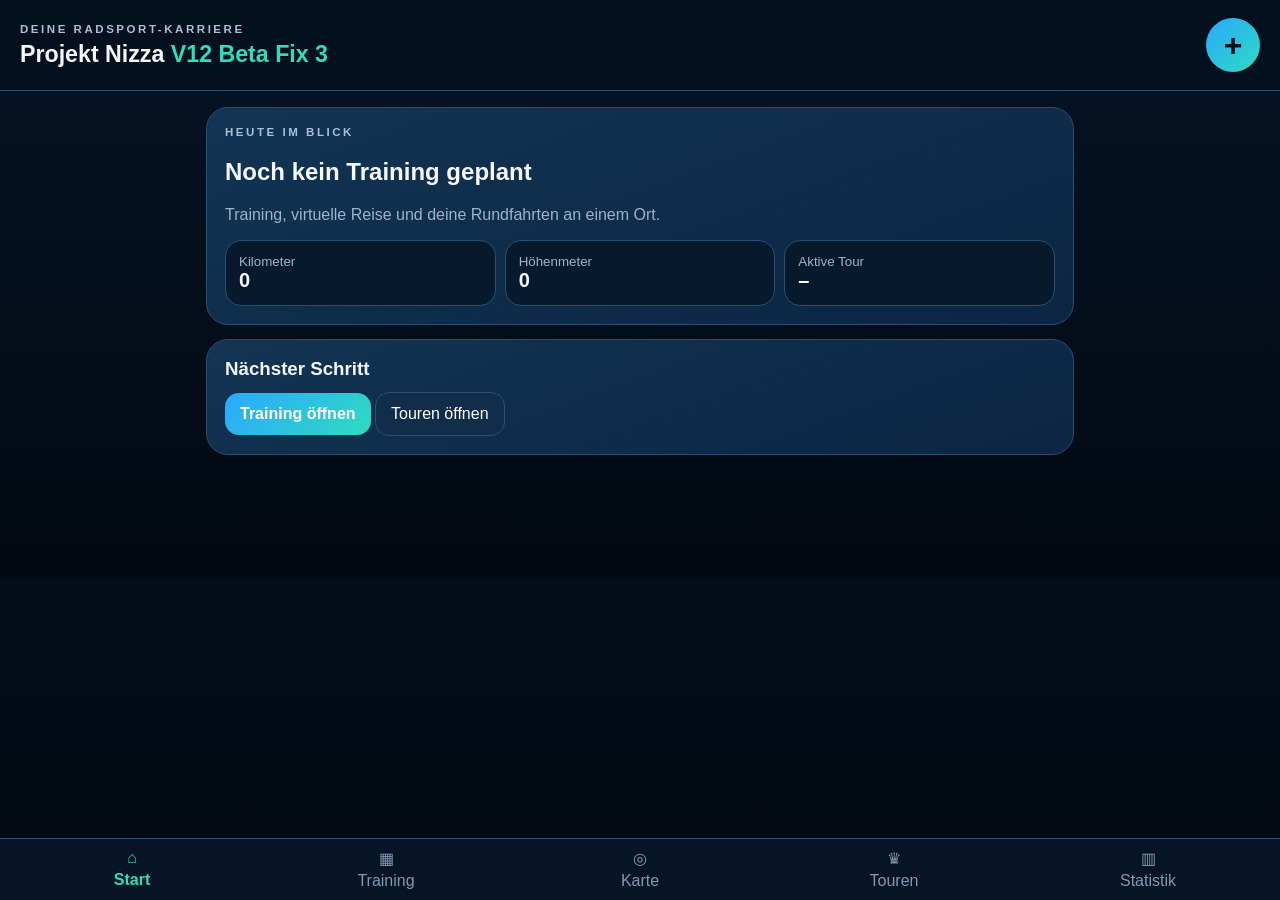
==== commit 3ad6a840: "Add files via upload" ====
--- a/index.html
+++ b/index.html
@@ -4,15 +4,20 @@
 <meta charset="utf-8">
 <meta name="viewport" content="width=device-width,initial-scale=1,viewport-fit=cover">
 <meta name="theme-color" content="#061426">
-<title>Projekt Nizza V12 Beta Fix</title>
+<title>Projekt Nizza V12 Beta Fix 3 – Kalender</title>
 <style>
 :root{--bg:#03101e;--panel:#0c2542;--panel2:#123453;--line:#2b4f70;--text:#f4f8fc;--muted:#9fb3c9;--accent:#2edcc0;--blue:#2aa8ff;--yellow:#ffd400;--red:#ff6176;--green:#37d58b;--radius:22px}
 *{box-sizing:border-box}html,body{margin:0;min-height:100%;background:linear-gradient(#061426,#020912);color:var(--text);font-family:-apple-system,BlinkMacSystemFont,"Segoe UI",sans-serif}body{padding-bottom:92px}button,input,select,textarea{font:inherit}.top{position:sticky;top:0;z-index:20;padding:18px 20px;background:rgba(4,16,30,.96);border-bottom:1px solid var(--line);display:flex;align-items:center;justify-content:space-between}.eyebrow{font-size:.72rem;letter-spacing:.22em;font-weight:800;color:#aac0d8}.top h1{margin:6px 0 0;font-size:1.45rem}.top h1 b{color:var(--accent)}.round{width:54px;height:54px;border:0;border-radius:50%;font-size:2rem;background:linear-gradient(135deg,var(--blue),var(--accent));color:#04101f;font-weight:900}main{max-width:900px;margin:auto;padding:16px}.view{display:none}.view.active{display:block}.card,.team-card,.stage-card{background:linear-gradient(160deg,var(--panel2),var(--panel));border:1px solid var(--line);border-radius:var(--radius);padding:18px;margin-bottom:14px}.section-head{display:flex;align-items:center;justify-content:space-between;gap:12px;margin-bottom:12px}.section-head h2,.section-head h3{margin:0}.muted{color:var(--muted)}.primary,.secondary,.danger,.tab,.icon{border:0;border-radius:14px;padding:12px 15px;color:white}.primary{background:linear-gradient(135deg,var(--blue),var(--accent));font-weight:800}.secondary{background:#122d4a;border:1px solid var(--line)}.danger{background:#4b1b29;color:#ffd0d7}.icon{width:44px;height:44px;padding:0;background:#153250;font-size:1.25rem}.bottom{position:fixed;z-index:25;bottom:0;left:0;right:0;display:grid;grid-template-columns:repeat(5,1fr);background:#061426;border-top:1px solid var(--line);padding:9px 5px calc(9px + env(safe-area-inset-bottom))}.bottom button{border:0;background:none;color:#8399b2;display:flex;flex-direction:column;align-items:center;gap:4px}.bottom button.active{color:var(--accent);font-weight:800}.tabs{display:flex;gap:8px;overflow:auto;margin:12px 0}.tab{background:#102b48;border:1px solid var(--line);white-space:nowrap}.tab.active{background:var(--blue)}.stats{display:grid;grid-template-columns:repeat(3,1fr);gap:9px}.stat{background:#071a2d;border:1px solid var(--line);border-radius:16px;padding:13px}.stat small{display:block;color:var(--muted)}.stat strong{font-size:1.25rem}.empty{text-align:center;color:var(--muted);padding:28px;border:1px dashed #3a5e7d;border-radius:18px}.team-card{border-left:8px solid var(--team,#2aa8ff)}.rider-grid{display:grid;grid-template-columns:repeat(auto-fit,minmax(150px,1fr));gap:10px}.rider{background:#09213a;border:1px solid var(--line);border-left:7px solid #7f8fa3;border-radius:16px;padding:13px}.rider.gc{border-left-color:var(--yellow)}.rider.climber{border-left-color:var(--red)}.rider.helper{border-left-color:var(--blue)}.rider.sprinter{border-left-color:var(--green)}.rider strong{display:block}.rider span{color:var(--muted);font-size:.85rem}.stage-card{display:flex;justify-content:space-between;align-items:center;gap:12px}.stage-card h3{margin:0 0 5px}.class-row{display:grid;grid-template-columns:42px 1fr auto;gap:10px;align-items:center;padding:13px 0;border-bottom:1px solid var(--line)}.class-row .rank{font-weight:900;font-size:1.15rem}.class-row small{display:block;color:var(--muted);margin-top:3px}.class-row .value{text-align:right;font-weight:800;white-space:nowrap}.modal{width:min(94vw,650px);max-height:90vh;overflow:auto;border:1px solid var(--line);border-radius:24px;background:#091f36;color:white;padding:20px}.modal.full{width:100vw;height:100dvh;max-width:none;max-height:none;border-radius:0;border:0;margin:0;padding:0}.modal::backdrop{background:rgba(0,0,0,.78)}.modal-head{display:flex;justify-content:space-between;align-items:center;gap:12px}.modal-head h2{margin:0}.full-head{position:sticky;top:0;z-index:5;background:#061426;border-bottom:1px solid var(--line);padding:17px;display:flex;justify-content:space-between;align-items:center}.full-body{padding:16px;max-width:760px;margin:auto}.full-tabs{position:sticky;top:78px;z-index:4;background:#061426;border-bottom:1px solid var(--line);padding:9px 14px;display:flex;gap:8px;overflow:auto}label{display:block;color:#bfd0e2;font-weight:700;margin:12px 0}input,select,textarea{width:100%;margin-top:7px;padding:13px;border-radius:13px;border:1px solid #365d7e;background:#05182a;color:white}.grid2{display:grid;grid-template-columns:1fr 1fr;gap:10px}.actions{display:flex;gap:8px;flex-wrap:wrap;margin-top:15px}.picker-team{margin-bottom:16px}.picker-team h3{margin:0 0 9px}.picker-rider{width:100%;text-align:left;background:#0b2845;border:1px solid var(--line);border-radius:15px;color:white;padding:13px;margin-bottom:8px}.mapbox{background:#082039;border:1px solid var(--line);border-radius:20px;padding:14px}.route{height:14px;background:#1a3c58;border-radius:99px;overflow:hidden;margin:18px 0}.route span{display:block;height:100%;background:linear-gradient(90deg,var(--blue),var(--accent))}.mapline{position:relative;height:130px;margin-top:12px}.mapline:before{content:"";position:absolute;left:6%;right:6%;top:64px;height:7px;border-radius:99px;background:#254761}.mapline .done{position:absolute;left:6%;top:64px;height:7px;border-radius:99px;background:var(--accent)}.mapline .bike{position:absolute;top:37px;transform:translateX(-50%);font-size:28px}.mapline .p{position:absolute;top:54px;width:22px;height:22px;border:4px solid var(--accent);background:white;border-radius:50%;transform:translateX(-50%)}.mapline .label{position:absolute;top:88px;transform:translateX(-50%);font-size:.72rem;color:var(--muted)}
+
+/* Trainingskalender */
+.calendar-shell{background:linear-gradient(160deg,var(--panel2),var(--panel));border:1px solid var(--line);border-radius:var(--radius);padding:16px}
+.calendar-top{display:flex;align-items:flex-start;justify-content:space-between;gap:12px;margin-bottom:14px}.calendar-top h2{margin:4px 0 0}.calendar-modes{display:flex;gap:8px;overflow:auto;margin:0 0 12px}.calendar-nav{display:grid;grid-template-columns:48px 1fr 48px;gap:8px;align-items:center;margin-bottom:14px}.calendar-nav button{height:46px}.calendar-period{text-align:center;font-weight:850;font-size:1.05rem}.week-list{display:grid;gap:11px}.day-card{background:#082039;border:1px solid var(--line);border-radius:18px;padding:13px;display:grid;grid-template-columns:74px 1fr;gap:13px;align-items:stretch;cursor:pointer}.day-card.today{border-color:var(--accent);box-shadow:0 0 0 2px rgba(46,220,192,.15)}.day-card.selected{background:#0d2d4d}.day-date{background:#06172a;border:1px solid #284c6c;border-radius:15px;padding:10px 8px;text-align:center;display:flex;flex-direction:column;justify-content:center}.day-date small{color:var(--muted);font-weight:800;text-transform:uppercase}.day-date strong{font-size:1.65rem;line-height:1.05}.day-date span{font-size:.74rem;color:var(--muted)}.day-events{display:grid;gap:8px;min-width:0}.training-chip{width:100%;text-align:left;color:white;background:#103252;border:1px solid #355d7f;border-radius:14px;padding:11px}.training-chip.done{border-color:var(--green);background:#0b3a38}.training-chip strong{display:block;font-size:1rem;white-space:nowrap;overflow:hidden;text-overflow:ellipsis}.training-chip small{display:block;color:var(--muted);margin-top:5px}.day-empty{display:flex;align-items:center;justify-content:space-between;gap:10px;color:var(--muted);min-height:70px}.day-empty .secondary{flex:0 0 auto}.day-detail{background:#082039;border:1px solid var(--line);border-radius:20px;padding:18px}.day-detail h3{font-size:1.35rem;margin:6px 0 8px}.detail-date{font-size:1.05rem;font-weight:850}.detail-meta{display:flex;flex-wrap:wrap;gap:8px;margin:12px 0}.pill{background:#061a2d;border:1px solid var(--line);border-radius:999px;padding:7px 10px;color:#cfe0ef;font-size:.86rem}.detail-text{line-height:1.55;color:#d8e5f1}.month-weekdays,.month-grid{display:grid;grid-template-columns:repeat(7,1fr);gap:6px}.month-weekdays{margin-bottom:6px}.month-weekdays div{text-align:center;color:var(--muted);font-size:.72rem;font-weight:850}.month-cell{min-height:78px;border:1px solid var(--line);border-radius:12px;background:#071a2d;color:white;padding:7px;text-align:left;overflow:hidden}.month-cell.blank{opacity:.18;pointer-events:none}.month-cell.today{border-color:var(--accent)}.month-cell.selected{background:#123b60}.month-number{display:block;font-weight:850;margin-bottom:5px}.month-event{display:block;font-size:.64rem;line-height:1.15;padding:3px 4px;border-radius:6px;background:#12436b;white-space:nowrap;overflow:hidden;text-overflow:ellipsis;margin-top:3px}.month-event.done{background:#12604f}.calendar-legend{margin-top:12px;color:var(--muted);font-size:.8rem}.status-badge{display:inline-flex;align-items:center;gap:5px;border-radius:999px;padding:5px 9px;font-size:.78rem;font-weight:800;background:#153250;color:#cddceb}.status-badge.done{background:#125449;color:#aaf3df}.training-form-hint{margin:-3px 0 10px;color:var(--muted);font-size:.84rem}
+@media(max-width:560px){.calendar-top{align-items:center}.calendar-top .primary{padding:11px 12px}.day-card{grid-template-columns:66px 1fr;padding:11px}.day-date strong{font-size:1.45rem}.month-cell{min-height:68px;padding:5px}.month-event{font-size:.58rem}.calendar-shell{padding:13px}}
 @media(max-width:560px){.stats{grid-template-columns:1fr 1fr}.grid2{grid-template-columns:1fr}.top h1{font-size:1.25rem}.rider-grid{grid-template-columns:1fr 1fr}}
 </style>
 </head>
 <body>
-<header class="top"><div><div class="eyebrow">DEINE RADSPORT-KARRIERE</div><h1>Projekt Nizza <b>V12 Beta Fix 2</b></h1></div><button id="quick" class="round">+</button></header>
+<header class="top"><div><div class="eyebrow">DEINE RADSPORT-KARRIERE</div><h1>Projekt Nizza <b>V12 Beta Fix 3</b></h1></div><button id="quick" class="round">+</button></header>
 <main>
 <section id="view-start" class="view active"></section>
 <section id="view-training" class="view"></section>
@@ -32,18 +37,58 @@
 const esc=s=>String(s??'').replace(/[&<>"]/g,c=>({'&':'&amp;','<':'&lt;','>':'&gt;','"':'&quot;'}[c]));
 const roleLabel={gc:'Gesamtfahrer',climber:'Bergfahrer',helper:'Helfer',sprinter:'Sprinter'};
 let state=load();
+let trainingMode='week';
+const todayLocal=()=>{const d=new Date();return `${d.getFullYear()}-${String(d.getMonth()+1).padStart(2,'0')}-${String(d.getDate()).padStart(2,'0')}`};
+const parseLocalDate=s=>{const [y,m,d]=String(s).split('-').map(Number);return new Date(y,m-1,d)};
+const localIso=d=>`${d.getFullYear()}-${String(d.getMonth()+1).padStart(2,'0')}-${String(d.getDate()).padStart(2,'0')}`;
+const addDays=(d,n)=>{const x=new Date(d);x.setDate(x.getDate()+n);return x};
+const startMonday=d=>{const x=new Date(d);const day=(x.getDay()+6)%7;x.setDate(x.getDate()-day);x.setHours(0,0,0,0);return x};
+let trainingAnchor=parseLocalDate(todayLocal());
+let selectedTrainingDate=todayLocal();
 function fresh(){return{trainings:[],tours:[],activeTourId:null}}
 function load(){try{const v=JSON.parse(localStorage.getItem(KEY));return v&&typeof v==='object'?Object.assign(fresh(),v):fresh()}catch{return fresh()}}
 function save(){localStorage.setItem(KEY,JSON.stringify(state));renderAll()}
 function modal(html,full=false){const d=$('#modal');d.className='modal'+(full?' full':'');d.innerHTML=html;d.showModal();$$('[data-close]',d).forEach(b=>b.onclick=()=>d.close())}
 function show(view){$$('.view').forEach(v=>v.classList.toggle('active',v.id==='view-'+view));$$('.bottom button').forEach(b=>b.classList.toggle('active',b.dataset.view===view));renderAll()}
 $$('.bottom button').forEach(b=>b.onclick=()=>show(b.dataset.view));
-$('#quick').onclick=()=>{const active=$('.bottom button.active')?.dataset.view||'start';if(active==='tours')openTourForm();else openTrainingForm()};
+$('#quick').onclick=()=>{const active=$('.bottom button.active')?.dataset.view||'start';if(active==='tours')openTourForm();else openTrainingForm(null,active==='training'?selectedTrainingDate:todayLocal())};
 function totals(){return state.trainings.filter(x=>x.done).reduce((a,x)=>{a.km+=+x.km||0;a.hm+=+x.hm||0;a.min+=+x.min||0;return a},{km:0,hm:0,min:0})}
 function renderAll(){renderStart();renderTraining();renderMap();renderTours();renderStats()}
 function renderStart(){const t=totals(),tour=activeTour();$('#view-start').innerHTML=`<article class="card"><div class="eyebrow">HEUTE IM BLICK</div><h2>${state.trainings.length?'Dein Plan steht':'Noch kein Training geplant'}</h2><p class="muted">Training, virtuelle Reise und deine Rundfahrten an einem Ort.</p><div class="stats"><div class="stat"><small>Kilometer</small><strong>${t.km.toFixed(0)}</strong></div><div class="stat"><small>Höhenmeter</small><strong>${t.hm.toFixed(0)}</strong></div><div class="stat"><small>Aktive Tour</small><strong>${esc(tour?.name||'–')}</strong></div></div></article><article class="card"><div class="section-head"><h3>Nächster Schritt</h3></div><button class="primary" onclick="show('training')">Training öffnen</button> <button class="secondary" onclick="show('tours')">Touren öffnen</button></article>`}
-function openTrainingForm(x=null){modal(`<div class="modal-head"><h2>${x?'Training bearbeiten':'Training anlegen'}</h2><button data-close class="icon">×</button></div><form id="trainingForm"><label>Datum<input id="trDate" type="date" value="${x?.date||new Date().toISOString().slice(0,10)}" required></label><label>Titel<input id="trTitle" value="${esc(x?.title||'')}" required></label><div class="grid2"><label>Kilometer<input id="trKm" type="number" step="0.1" value="${x?.km||0}"></label><label>Höhenmeter<input id="trHm" type="number" value="${x?.hm||0}"></label></div><label>Dauer Minuten<input id="trMin" type="number" value="${x?.min||0}"></label><label><input id="trDone" type="checkbox" ${x?.done?'checked':''} style="width:auto"> erledigt</label><div class="actions"><button class="primary">Speichern</button>${x?'<button type="button" id="delTraining" class="danger">Löschen</button>':''}</div></form>`);$('#trainingForm').onsubmit=e=>{e.preventDefault();const obj={id:x?.id||uid(),date:$('#trDate').value,title:$('#trTitle').value.trim(),km:+$('#trKm').value||0,hm:+$('#trHm').value||0,min:+$('#trMin').value||0,done:$('#trDone').checked};state.trainings=state.trainings.filter(a=>a.id!==obj.id);state.trainings.push(obj);$('#modal').close();save()};if(x)$('#delTraining').onclick=()=>{state.trainings=state.trainings.filter(a=>a.id!==x.id);$('#modal').close();save()}}
-function renderTraining(){const list=[...state.trainings].sort((a,b)=>a.date.localeCompare(b.date));$('#view-training').innerHTML=`<div class="section-head"><div><div class="eyebrow">TRAININGSKALENDER</div><h2>Deine Einheiten</h2></div><button id="addTraining" class="primary">+ Einheit</button></div>${list.map(x=>`<button class="card" data-tr="${x.id}" style="width:100%;text-align:left;color:white"><small class="muted">${esc(x.date)}</small><h3>${esc(x.title)}</h3><p class="muted">${x.km} km · ${x.hm} hm · ${x.min} Min ${x.done?'· ✓ erledigt':''}</p></button>`).join('')||'<div class="empty">Noch keine Einheit.</div>'}`;$('#addTraining').onclick=()=>openTrainingForm();$$('[data-tr]').forEach(b=>b.onclick=()=>openTrainingForm(state.trainings.find(x=>x.id===b.dataset.tr)))}
+function openTrainingForm(x=null,presetDate=null){
+ const date=x?.date||presetDate||selectedTrainingDate||todayLocal();
+ modal(`<div class="modal-head"><h2>${x?'Training bearbeiten':'Training anlegen'}</h2><button data-close class="icon">×</button></div><form id="trainingForm"><label>Datum<input id="trDate" type="date" value="${date}" required></label><label>Titel<input id="trTitle" value="${esc(x?.title||'')}" placeholder="z. B. Grundlagenfahrt" required></label><div class="grid2"><label>Art<select id="trType"><option ${x?.type==='Grundlage'?'selected':''}>Grundlage</option><option ${x?.type==='Lange Fahrt'?'selected':''}>Lange Fahrt</option><option ${x?.type==='Sweetspot'?'selected':''}>Sweetspot</option><option ${x?.type==='Bergtraining'?'selected':''}>Bergtraining</option><option ${x?.type==='Regeneration'?'selected':''}>Regeneration</option><option ${x?.type==='Fußball'?'selected':''}>Fußball</option><option ${x?.type==='Kraft'?'selected':''}>Kraft</option><option ${x?.type==='Mobility'?'selected':''}>Mobility</option><option ${x?.type==='Ruhetag'?'selected':''}>Ruhetag</option><option ${x?.type==='Sonstiges'?'selected':''}>Sonstiges</option></select></label><label>Zone / Intensität<input id="trZone" value="${esc(x?.zone||'')}" placeholder="z. B. Z2"></label></div><div class="grid2"><label>Kilometer<input id="trKm" type="number" step="0.1" min="0" value="${x?.km||0}"></label><label>Höhenmeter<input id="trHm" type="number" min="0" value="${x?.hm||0}"></label></div><label>Dauer Minuten<input id="trMin" type="number" min="0" value="${x?.min||0}"></label><label>Details<textarea id="trDetails" rows="4" placeholder="Was genau ist geplant?">${esc(x?.details||'')}</textarea></label><label style="display:flex;align-items:center;gap:10px"><input id="trDone" type="checkbox" ${x?.done?'checked':''} style="width:auto;margin:0"> Training erledigt</label><p class="training-form-hint">Plan und tatsächliche Einheit bleiben in diesem einen Eintrag.</p><div class="actions"><button class="primary">Speichern</button>${x?'<button type="button" id="delTraining" class="danger">Löschen</button>':''}</div></form>`);
+ $('#trainingForm').onsubmit=e=>{e.preventDefault();const obj={id:x?.id||uid(),date:$('#trDate').value,title:$('#trTitle').value.trim(),type:$('#trType').value,zone:$('#trZone').value.trim(),km:+$('#trKm').value||0,hm:+$('#trHm').value||0,min:+$('#trMin').value||0,details:$('#trDetails').value.trim(),done:$('#trDone').checked};const duplicate=state.trainings.find(a=>a.date===obj.date&&a.id!==obj.id);if(duplicate&&!confirm(`Am ${obj.date} gibt es schon "${duplicate.title}". Dieses Training ersetzen?`))return;state.trainings=state.trainings.filter(a=>a.id!==obj.id&&a.id!==duplicate?.id);state.trainings.push(obj);selectedTrainingDate=obj.date;trainingAnchor=parseLocalDate(obj.date);$('#modal').close();save();show('training')};
+ if(x)$('#delTraining').onclick=()=>{if(!confirm('Training wirklich löschen?'))return;state.trainings=state.trainings.filter(a=>a.id!==x.id);$('#modal').close();save()}
+}
+function trainingsOn(date){return state.trainings.filter(x=>x.date===date).sort((a,b)=>a.title.localeCompare(b.title,'de'))}
+function dayName(date,full=false){return new Intl.DateTimeFormat('de-DE',{weekday:full?'long':'short'}).format(date)}
+function fullDate(date){return new Intl.DateTimeFormat('de-DE',{weekday:'long',day:'2-digit',month:'long',year:'numeric'}).format(date)}
+function monthTitle(date){return new Intl.DateTimeFormat('de-DE',{month:'long',year:'numeric'}).format(date)}
+function metricText(x){const bits=[];if(x.type)bits.push(x.type);if(x.min)bits.push(`${x.min} Min`);if(x.zone)bits.push(x.zone);if(x.km)bits.push(`${x.km} km`);if(x.hm)bits.push(`${x.hm} hm`);return bits.join(' · ')||'Details öffnen'}
+function trainingChip(x){return `<button class="training-chip ${x.done?'done':''}" data-tr="${x.id}"><strong>${esc(x.title)}</strong><small>${esc(metricText(x))}${x.done?' · ✓ erledigt':''}</small></button>`}
+function dayCard(date){const iso=localIso(date),events=trainingsOn(iso),today=iso===todayLocal(),selected=iso===selectedTrainingDate;return `<article class="day-card ${today?'today':''} ${selected?'selected':''}" data-day-open="${iso}"><div class="day-date"><small>${esc(dayName(date))}</small><strong>${String(date.getDate()).padStart(2,'0')}</strong><span>${String(date.getMonth()+1).padStart(2,'0')}.${date.getFullYear()}</span></div><div class="day-events">${events.length?events.map(trainingChip).join(''):`<div class="day-empty"><span>Kein Training geplant</span><button class="secondary" data-add-date="${iso}">+ Eintragen</button></div>`}</div></article>`}
+function dayDetail(date){const iso=localIso(date),events=trainingsOn(iso);return `<div class="detail-date">${esc(fullDate(date))}</div>${events.length?events.map(x=>`<article class="day-detail"><div class="section-head"><div><span class="status-badge ${x.done?'done':''}">${x.done?'✓ Erledigt':'Geplant'}</span><h3>${esc(x.title)}</h3></div><button class="icon" data-tr="${x.id}" aria-label="Bearbeiten">✎</button></div><div class="detail-meta">${x.type?`<span class="pill">${esc(x.type)}</span>`:''}${x.zone?`<span class="pill">${esc(x.zone)}</span>`:''}${x.min?`<span class="pill">${x.min} Min</span>`:''}${x.km?`<span class="pill">${x.km} km</span>`:''}${x.hm?`<span class="pill">${x.hm} hm</span>`:''}</div>${x.details?`<p class="detail-text">${esc(x.details)}</p>`:'<p class="muted">Keine Details eingetragen.</p>'}<div class="actions"><button class="primary" data-tr="${x.id}">Öffnen & bearbeiten</button></div></article>`).join(''):`<div class="empty"><h3>Kein Training geplant</h3><p>Lege für diesen Tag deine Einheit an.</p><button class="primary" data-add-date="${iso}">+ Training anlegen</button></div>`}`}
+function monthGrid(date){const y=date.getFullYear(),m=date.getMonth(),first=new Date(y,m,1),last=new Date(y,m+1,0),offset=(first.getDay()+6)%7;let html='<div class="month-weekdays">'+['Mo','Di','Mi','Do','Fr','Sa','So'].map(x=>`<div>${x}</div>`).join('')+'</div><div class="month-grid">';for(let i=0;i<offset;i++)html+='<div class="month-cell blank"></div>';for(let day=1;day<=last.getDate();day++){const d=new Date(y,m,day),iso=localIso(d),events=trainingsOn(iso);html+=`<button class="month-cell ${iso===todayLocal()?'today':''} ${iso===selectedTrainingDate?'selected':''}" data-month-date="${iso}"><span class="month-number">${day}</span>${events.slice(0,2).map(x=>`<span class="month-event ${x.done?'done':''}">${esc(x.title)}</span>`).join('')}${events.length>2?`<span class="month-event">+${events.length-2}</span>`:''}</button>`}return html+'</div>'}
+function bindTrainingCalendar(){
+ $('#addTraining').onclick=()=>openTrainingForm(null,selectedTrainingDate);
+ $$('[data-calendar-mode]').forEach(b=>b.onclick=()=>{trainingMode=b.dataset.calendarMode;renderTraining()});
+ $('#calPrev').onclick=()=>{trainingAnchor=trainingMode==='month'?new Date(trainingAnchor.getFullYear(),trainingAnchor.getMonth()-1,1):addDays(trainingAnchor,trainingMode==='week'?-7:-1);selectedTrainingDate=localIso(trainingAnchor);renderTraining()};
+ $('#calNext').onclick=()=>{trainingAnchor=trainingMode==='month'?new Date(trainingAnchor.getFullYear(),trainingAnchor.getMonth()+1,1):addDays(trainingAnchor,trainingMode==='week'?7:1);selectedTrainingDate=localIso(trainingAnchor);renderTraining()};
+ $('#calToday').onclick=()=>{trainingAnchor=parseLocalDate(todayLocal());selectedTrainingDate=todayLocal();renderTraining()};
+ $$('[data-tr]').forEach(b=>b.onclick=e=>{e.stopPropagation();openTrainingForm(state.trainings.find(x=>x.id===b.dataset.tr))});
+ $$('[data-add-date]').forEach(b=>b.onclick=e=>{e.stopPropagation();selectedTrainingDate=b.dataset.addDate;openTrainingForm(null,b.dataset.addDate)});
+ $$('[data-day-open]').forEach(card=>card.onclick=e=>{if(e.target.closest('[data-tr],[data-add-date]'))return;selectedTrainingDate=card.dataset.dayOpen;trainingAnchor=parseLocalDate(selectedTrainingDate);trainingMode='day';renderTraining()});
+ $$('[data-month-date]').forEach(b=>b.onclick=()=>{selectedTrainingDate=b.dataset.monthDate;trainingAnchor=parseLocalDate(selectedTrainingDate);trainingMode='day';renderTraining()});
+}
+function renderTraining(){
+ const root=$('#view-training');let content='',period='';
+ if(trainingMode==='week'){const start=startMonday(trainingAnchor),end=addDays(start,6);period=`${String(start.getDate()).padStart(2,'0')}.${String(start.getMonth()+1).padStart(2,'0')}. – ${String(end.getDate()).padStart(2,'0')}.${String(end.getMonth()+1).padStart(2,'0')}.${end.getFullYear()}`;content=`<div class="week-list">${Array.from({length:7},(_,i)=>dayCard(addDays(start,i))).join('')}</div>`}
+ else if(trainingMode==='month'){period=monthTitle(trainingAnchor);content=monthGrid(trainingAnchor)}
+ else{const d=parseLocalDate(selectedTrainingDate);period=fullDate(d);content=dayDetail(d)}
+ root.innerHTML=`<div class="calendar-shell"><div class="calendar-top"><div><div class="eyebrow">TRAININGSKALENDER</div><h2>Wann mache ich was?</h2></div><button id="addTraining" class="primary">+ Einheit</button></div><div class="calendar-modes"><button data-calendar-mode="day" class="tab ${trainingMode==='day'?'active':''}">Tag</button><button data-calendar-mode="week" class="tab ${trainingMode==='week'?'active':''}">Woche</button><button data-calendar-mode="month" class="tab ${trainingMode==='month'?'active':''}">Monat</button></div><div class="calendar-nav"><button id="calPrev" class="secondary">‹</button><button id="calToday" class="secondary calendar-period">${esc(period)}</button><button id="calNext" class="secondary">›</button></div>${content}<div class="calendar-legend">Tippe auf einen Tag für die Tagesansicht. Tippe auf eine Einheit, um sie zu bearbeiten.</div></div>`;
+ bindTrainingCalendar()
+}
 function renderMap(){const t=totals(),progress=Math.min(100,t.km/1100*100);const points=[['Haibach',6],['Wasserburg',25],['Schwaz',43],['Landeck',57],['Bormio',70],['Nizza',94]];$('#view-map').innerHTML=`<div class="section-head"><div><div class="eyebrow">VIRTUELLE REISE</div><h2>Haibach → Nizza</h2></div></div><article class="mapbox"><div class="mapline"><div class="done" style="width:${progress*.88}%"></div><div class="bike" style="left:${6+progress*.88}%">🚴</div>${points.map(p=>`<i class="p" style="left:${p[1]}%"></i><span class="label" style="left:${p[1]}%">${p[0]}</span>`).join('')}</div><div class="route"><span style="width:${progress}%"></span></div><strong>${t.km.toFixed(0)} / 1100 km</strong><p class="muted">Der Radfahrer bewegt sich mit deinen als erledigt markierten Radkilometern.</p></article>`}
 function activeTour(){return state.tours.find(t=>t.id===state.activeTourId)||state.tours[0]||null}
 function openTourForm(){modal(`<div class="modal-head"><h2>Neue Tour</h2><button data-close class="icon">×</button></div><form id="tourForm"><label>Name<input id="tourName" placeholder="z. B. Tour de l'Ain" required></label><div class="actions"><button class="primary">Tour erstellen</button></div></form>`);$('#tourForm').onsubmit=e=>{e.preventDefault();const t={id:uid(),name:$('#tourName').value.trim(),teams:[],stages:[]};state.tours.push(t);state.activeTourId=t.id;$('#modal').close();save();show('tours')}}
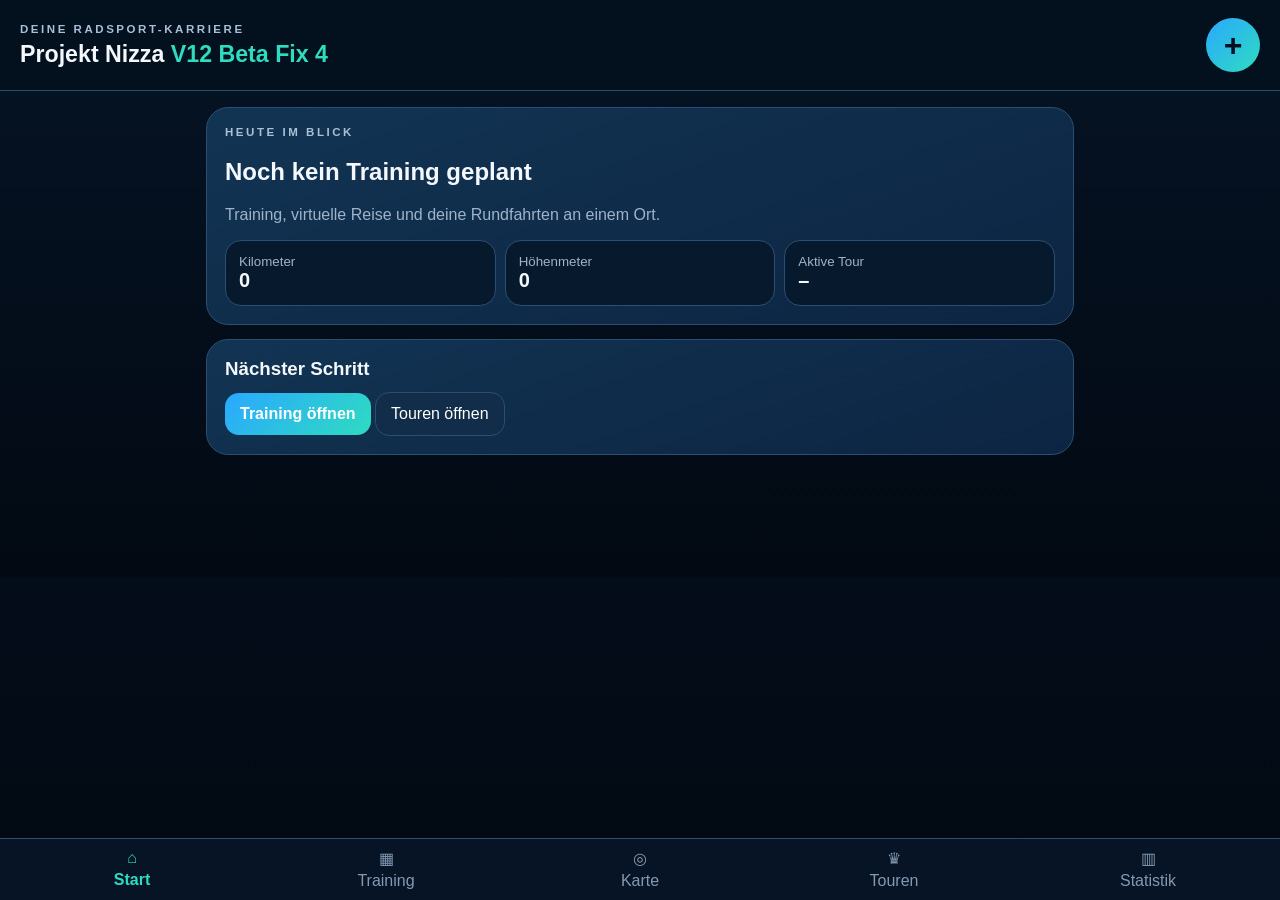
==== commit 087b69db: "Add files via upload" ====
--- a/index.html
+++ b/index.html
@@ -4,7 +4,7 @@
 <meta charset="utf-8">
 <meta name="viewport" content="width=device-width,initial-scale=1,viewport-fit=cover">
 <meta name="theme-color" content="#061426">
-<title>Projekt Nizza V12 Beta Fix 3 – Kalender</title>
+<title>Projekt Nizza V12 Beta Fix 4 – Team-Pool</title>
 <style>
 :root{--bg:#03101e;--panel:#0c2542;--panel2:#123453;--line:#2b4f70;--text:#f4f8fc;--muted:#9fb3c9;--accent:#2edcc0;--blue:#2aa8ff;--yellow:#ffd400;--red:#ff6176;--green:#37d58b;--radius:22px}
 *{box-sizing:border-box}html,body{margin:0;min-height:100%;background:linear-gradient(#061426,#020912);color:var(--text);font-family:-apple-system,BlinkMacSystemFont,"Segoe UI",sans-serif}body{padding-bottom:92px}button,input,select,textarea{font:inherit}.top{position:sticky;top:0;z-index:20;padding:18px 20px;background:rgba(4,16,30,.96);border-bottom:1px solid var(--line);display:flex;align-items:center;justify-content:space-between}.eyebrow{font-size:.72rem;letter-spacing:.22em;font-weight:800;color:#aac0d8}.top h1{margin:6px 0 0;font-size:1.45rem}.top h1 b{color:var(--accent)}.round{width:54px;height:54px;border:0;border-radius:50%;font-size:2rem;background:linear-gradient(135deg,var(--blue),var(--accent));color:#04101f;font-weight:900}main{max-width:900px;margin:auto;padding:16px}.view{display:none}.view.active{display:block}.card,.team-card,.stage-card{background:linear-gradient(160deg,var(--panel2),var(--panel));border:1px solid var(--line);border-radius:var(--radius);padding:18px;margin-bottom:14px}.section-head{display:flex;align-items:center;justify-content:space-between;gap:12px;margin-bottom:12px}.section-head h2,.section-head h3{margin:0}.muted{color:var(--muted)}.primary,.secondary,.danger,.tab,.icon{border:0;border-radius:14px;padding:12px 15px;color:white}.primary{background:linear-gradient(135deg,var(--blue),var(--accent));font-weight:800}.secondary{background:#122d4a;border:1px solid var(--line)}.danger{background:#4b1b29;color:#ffd0d7}.icon{width:44px;height:44px;padding:0;background:#153250;font-size:1.25rem}.bottom{position:fixed;z-index:25;bottom:0;left:0;right:0;display:grid;grid-template-columns:repeat(5,1fr);background:#061426;border-top:1px solid var(--line);padding:9px 5px calc(9px + env(safe-area-inset-bottom))}.bottom button{border:0;background:none;color:#8399b2;display:flex;flex-direction:column;align-items:center;gap:4px}.bottom button.active{color:var(--accent);font-weight:800}.tabs{display:flex;gap:8px;overflow:auto;margin:12px 0}.tab{background:#102b48;border:1px solid var(--line);white-space:nowrap}.tab.active{background:var(--blue)}.stats{display:grid;grid-template-columns:repeat(3,1fr);gap:9px}.stat{background:#071a2d;border:1px solid var(--line);border-radius:16px;padding:13px}.stat small{display:block;color:var(--muted)}.stat strong{font-size:1.25rem}.empty{text-align:center;color:var(--muted);padding:28px;border:1px dashed #3a5e7d;border-radius:18px}.team-card{border-left:8px solid var(--team,#2aa8ff)}.rider-grid{display:grid;grid-template-columns:repeat(auto-fit,minmax(150px,1fr));gap:10px}.rider{background:#09213a;border:1px solid var(--line);border-left:7px solid #7f8fa3;border-radius:16px;padding:13px}.rider.gc{border-left-color:var(--yellow)}.rider.climber{border-left-color:var(--red)}.rider.helper{border-left-color:var(--blue)}.rider.sprinter{border-left-color:var(--green)}.rider strong{display:block}.rider span{color:var(--muted);font-size:.85rem}.stage-card{display:flex;justify-content:space-between;align-items:center;gap:12px}.stage-card h3{margin:0 0 5px}.class-row{display:grid;grid-template-columns:42px 1fr auto;gap:10px;align-items:center;padding:13px 0;border-bottom:1px solid var(--line)}.class-row .rank{font-weight:900;font-size:1.15rem}.class-row small{display:block;color:var(--muted);margin-top:3px}.class-row .value{text-align:right;font-weight:800;white-space:nowrap}.modal{width:min(94vw,650px);max-height:90vh;overflow:auto;border:1px solid var(--line);border-radius:24px;background:#091f36;color:white;padding:20px}.modal.full{width:100vw;height:100dvh;max-width:none;max-height:none;border-radius:0;border:0;margin:0;padding:0}.modal::backdrop{background:rgba(0,0,0,.78)}.modal-head{display:flex;justify-content:space-between;align-items:center;gap:12px}.modal-head h2{margin:0}.full-head{position:sticky;top:0;z-index:5;background:#061426;border-bottom:1px solid var(--line);padding:17px;display:flex;justify-content:space-between;align-items:center}.full-body{padding:16px;max-width:760px;margin:auto}.full-tabs{position:sticky;top:78px;z-index:4;background:#061426;border-bottom:1px solid var(--line);padding:9px 14px;display:flex;gap:8px;overflow:auto}label{display:block;color:#bfd0e2;font-weight:700;margin:12px 0}input,select,textarea{width:100%;margin-top:7px;padding:13px;border-radius:13px;border:1px solid #365d7e;background:#05182a;color:white}.grid2{display:grid;grid-template-columns:1fr 1fr;gap:10px}.actions{display:flex;gap:8px;flex-wrap:wrap;margin-top:15px}.picker-team{margin-bottom:16px}.picker-team h3{margin:0 0 9px}.picker-rider{width:100%;text-align:left;background:#0b2845;border:1px solid var(--line);border-radius:15px;color:white;padding:13px;margin-bottom:8px}.mapbox{background:#082039;border:1px solid var(--line);border-radius:20px;padding:14px}.route{height:14px;background:#1a3c58;border-radius:99px;overflow:hidden;margin:18px 0}.route span{display:block;height:100%;background:linear-gradient(90deg,var(--blue),var(--accent))}.mapline{position:relative;height:130px;margin-top:12px}.mapline:before{content:"";position:absolute;left:6%;right:6%;top:64px;height:7px;border-radius:99px;background:#254761}.mapline .done{position:absolute;left:6%;top:64px;height:7px;border-radius:99px;background:var(--accent)}.mapline .bike{position:absolute;top:37px;transform:translateX(-50%);font-size:28px}.mapline .p{position:absolute;top:54px;width:22px;height:22px;border:4px solid var(--accent);background:white;border-radius:50%;transform:translateX(-50%)}.mapline .label{position:absolute;top:88px;transform:translateX(-50%);font-size:.72rem;color:var(--muted)}
@@ -12,12 +12,13 @@
 /* Trainingskalender */
 .calendar-shell{background:linear-gradient(160deg,var(--panel2),var(--panel));border:1px solid var(--line);border-radius:var(--radius);padding:16px}
 .calendar-top{display:flex;align-items:flex-start;justify-content:space-between;gap:12px;margin-bottom:14px}.calendar-top h2{margin:4px 0 0}.calendar-modes{display:flex;gap:8px;overflow:auto;margin:0 0 12px}.calendar-nav{display:grid;grid-template-columns:48px 1fr 48px;gap:8px;align-items:center;margin-bottom:14px}.calendar-nav button{height:46px}.calendar-period{text-align:center;font-weight:850;font-size:1.05rem}.week-list{display:grid;gap:11px}.day-card{background:#082039;border:1px solid var(--line);border-radius:18px;padding:13px;display:grid;grid-template-columns:74px 1fr;gap:13px;align-items:stretch;cursor:pointer}.day-card.today{border-color:var(--accent);box-shadow:0 0 0 2px rgba(46,220,192,.15)}.day-card.selected{background:#0d2d4d}.day-date{background:#06172a;border:1px solid #284c6c;border-radius:15px;padding:10px 8px;text-align:center;display:flex;flex-direction:column;justify-content:center}.day-date small{color:var(--muted);font-weight:800;text-transform:uppercase}.day-date strong{font-size:1.65rem;line-height:1.05}.day-date span{font-size:.74rem;color:var(--muted)}.day-events{display:grid;gap:8px;min-width:0}.training-chip{width:100%;text-align:left;color:white;background:#103252;border:1px solid #355d7f;border-radius:14px;padding:11px}.training-chip.done{border-color:var(--green);background:#0b3a38}.training-chip strong{display:block;font-size:1rem;white-space:nowrap;overflow:hidden;text-overflow:ellipsis}.training-chip small{display:block;color:var(--muted);margin-top:5px}.day-empty{display:flex;align-items:center;justify-content:space-between;gap:10px;color:var(--muted);min-height:70px}.day-empty .secondary{flex:0 0 auto}.day-detail{background:#082039;border:1px solid var(--line);border-radius:20px;padding:18px}.day-detail h3{font-size:1.35rem;margin:6px 0 8px}.detail-date{font-size:1.05rem;font-weight:850}.detail-meta{display:flex;flex-wrap:wrap;gap:8px;margin:12px 0}.pill{background:#061a2d;border:1px solid var(--line);border-radius:999px;padding:7px 10px;color:#cfe0ef;font-size:.86rem}.detail-text{line-height:1.55;color:#d8e5f1}.month-weekdays,.month-grid{display:grid;grid-template-columns:repeat(7,1fr);gap:6px}.month-weekdays{margin-bottom:6px}.month-weekdays div{text-align:center;color:var(--muted);font-size:.72rem;font-weight:850}.month-cell{min-height:78px;border:1px solid var(--line);border-radius:12px;background:#071a2d;color:white;padding:7px;text-align:left;overflow:hidden}.month-cell.blank{opacity:.18;pointer-events:none}.month-cell.today{border-color:var(--accent)}.month-cell.selected{background:#123b60}.month-number{display:block;font-weight:850;margin-bottom:5px}.month-event{display:block;font-size:.64rem;line-height:1.15;padding:3px 4px;border-radius:6px;background:#12436b;white-space:nowrap;overflow:hidden;text-overflow:ellipsis;margin-top:3px}.month-event.done{background:#12604f}.calendar-legend{margin-top:12px;color:var(--muted);font-size:.8rem}.status-badge{display:inline-flex;align-items:center;gap:5px;border-radius:999px;padding:5px 9px;font-size:.78rem;font-weight:800;background:#153250;color:#cddceb}.status-badge.done{background:#125449;color:#aaf3df}.training-form-hint{margin:-3px 0 10px;color:var(--muted);font-size:.84rem}
+.pool-toolbar{display:flex;gap:9px;flex-wrap:wrap}.pool-summary{display:grid;grid-template-columns:repeat(2,1fr);gap:10px;margin-bottom:14px}.pool-option{display:grid;grid-template-columns:auto 1fr;gap:12px;align-items:center;background:#082039;border:1px solid var(--line);border-radius:17px;padding:13px;margin-bottom:10px}.pool-option input{width:24px;height:24px;margin:0}.pool-option strong{display:block}.pool-option small{display:block;color:var(--muted);margin-top:3px}.team-actions{display:flex;gap:7px;flex-wrap:wrap}.rider button{margin-top:9px}.mini-danger{border:0;border-radius:10px;background:#4b1b29;color:#ffd0d7;padding:7px 9px}.pool-note{background:#071a2d;border:1px solid var(--line);border-radius:15px;padding:12px;color:var(--muted);margin-bottom:14px}.team-selected{display:inline-flex;align-items:center;gap:6px;background:#0f4a43;color:#baf8e8;border-radius:999px;padding:5px 9px;font-size:.78rem;font-weight:800}.team-not-selected{display:inline-flex;align-items:center;gap:6px;background:#172e47;color:#b8c8d8;border-radius:999px;padding:5px 9px;font-size:.78rem;font-weight:800}.row-between{display:flex;justify-content:space-between;gap:10px;align-items:center}.compact-actions{display:flex;gap:6px;flex-wrap:wrap}.compact-actions button{padding:9px 11px}.checkbox-list{display:grid;gap:9px}.checkbox-list label{margin:0}.danger-zone{margin-top:18px;padding-top:15px;border-top:1px solid var(--line)}
 @media(max-width:560px){.calendar-top{align-items:center}.calendar-top .primary{padding:11px 12px}.day-card{grid-template-columns:66px 1fr;padding:11px}.day-date strong{font-size:1.45rem}.month-cell{min-height:68px;padding:5px}.month-event{font-size:.58rem}.calendar-shell{padding:13px}}
 @media(max-width:560px){.stats{grid-template-columns:1fr 1fr}.grid2{grid-template-columns:1fr}.top h1{font-size:1.25rem}.rider-grid{grid-template-columns:1fr 1fr}}
 </style>
 </head>
 <body>
-<header class="top"><div><div class="eyebrow">DEINE RADSPORT-KARRIERE</div><h1>Projekt Nizza <b>V12 Beta Fix 3</b></h1></div><button id="quick" class="round">+</button></header>
+<header class="top"><div><div class="eyebrow">DEINE RADSPORT-KARRIERE</div><h1>Projekt Nizza <b>V12 Beta Fix 4</b></h1></div><button id="quick" class="round">+</button></header>
 <main>
 <section id="view-start" class="view active"></section>
 <section id="view-training" class="view"></section>
@@ -45,9 +46,33 @@
 const startMonday=d=>{const x=new Date(d);const day=(x.getDay()+6)%7;x.setDate(x.getDate()-day);x.setHours(0,0,0,0);return x};
 let trainingAnchor=parseLocalDate(todayLocal());
 let selectedTrainingDate=todayLocal();
-function fresh(){return{trainings:[],tours:[],activeTourId:null}}
-function load(){try{const v=JSON.parse(localStorage.getItem(KEY));return v&&typeof v==='object'?Object.assign(fresh(),v):fresh()}catch{return fresh()}}
-function save(){localStorage.setItem(KEY,JSON.stringify(state));renderAll()}
+function fresh(){return{trainings:[],teamPool:[],tours:[],activeTourId:null}}
+function migrate(raw){
+ const out=Object.assign(fresh(),raw&&typeof raw==='object'?raw:{});
+ if(!Array.isArray(out.trainings))out.trainings=[];
+ if(!Array.isArray(out.teamPool))out.teamPool=[];
+ if(!Array.isArray(out.tours))out.tours=[];
+ const poolById=new Map();
+ out.teamPool=out.teamPool.filter(Boolean).map(team=>{team.id=team.id||uid();team.name=team.name||'Team';team.color=team.color||'#2aa8ff';if(!Array.isArray(team.riders))team.riders=[];team.riders=team.riders.filter(Boolean).map(r=>({id:r.id||uid(),name:r.name||'Fahrer',role:roleLabel[r.role]?r.role:'helper'}));poolById.set(team.id,team);return team});
+ for(const tour of out.tours){
+  tour.id=tour.id||uid();tour.name=tour.name||'Tour';if(!Array.isArray(tour.stages))tour.stages=[];if(!Array.isArray(tour.teamIds))tour.teamIds=[];
+  if(Array.isArray(tour.teams)){
+   for(const legacy of tour.teams){
+    if(!legacy)continue;legacy.id=legacy.id||uid();legacy.name=legacy.name||'Team';legacy.color=legacy.color||'#2aa8ff';if(!Array.isArray(legacy.riders))legacy.riders=[];
+    legacy.riders=legacy.riders.map(r=>({id:r.id||uid(),name:r.name||'Fahrer',role:roleLabel[r.role]?r.role:'helper'}));
+    if(!poolById.has(legacy.id)){out.teamPool.push(legacy);poolById.set(legacy.id,legacy)}
+    if(!tour.teamIds.includes(legacy.id))tour.teamIds.push(legacy.id);
+   }
+   delete tour.teams;
+  }
+  tour.teamIds=tour.teamIds.filter(id=>poolById.has(id));
+  for(const stage of tour.stages){if(!Array.isArray(stage.results))stage.results=[];if(!Array.isArray(stage.mountain))stage.mountain=[];if(!Array.isArray(stage.sprint))stage.sprint=[]}
+ }
+ if(out.activeTourId&&!out.tours.some(t=>t.id===out.activeTourId))out.activeTourId=out.tours[0]?.id||null;
+ return out;
+}
+function load(){try{return migrate(JSON.parse(localStorage.getItem(KEY)))}catch{return fresh()}}
+function save(){state=migrate(state);localStorage.setItem(KEY,JSON.stringify(state));renderAll()}
 function modal(html,full=false){const d=$('#modal');d.className='modal'+(full?' full':'');d.innerHTML=html;d.showModal();$$('[data-close]',d).forEach(b=>b.onclick=()=>d.close())}
 function show(view){$$('.view').forEach(v=>v.classList.toggle('active',v.id==='view-'+view));$$('.bottom button').forEach(b=>b.classList.toggle('active',b.dataset.view===view));renderAll()}
 $$('.bottom button').forEach(b=>b.onclick=()=>show(b.dataset.view));
@@ -91,14 +116,58 @@
 }
 function renderMap(){const t=totals(),progress=Math.min(100,t.km/1100*100);const points=[['Haibach',6],['Wasserburg',25],['Schwaz',43],['Landeck',57],['Bormio',70],['Nizza',94]];$('#view-map').innerHTML=`<div class="section-head"><div><div class="eyebrow">VIRTUELLE REISE</div><h2>Haibach → Nizza</h2></div></div><article class="mapbox"><div class="mapline"><div class="done" style="width:${progress*.88}%"></div><div class="bike" style="left:${6+progress*.88}%">🚴</div>${points.map(p=>`<i class="p" style="left:${p[1]}%"></i><span class="label" style="left:${p[1]}%">${p[0]}</span>`).join('')}</div><div class="route"><span style="width:${progress}%"></span></div><strong>${t.km.toFixed(0)} / 1100 km</strong><p class="muted">Der Radfahrer bewegt sich mit deinen als erledigt markierten Radkilometern.</p></article>`}
 function activeTour(){return state.tours.find(t=>t.id===state.activeTourId)||state.tours[0]||null}
-function openTourForm(){modal(`<div class="modal-head"><h2>Neue Tour</h2><button data-close class="icon">×</button></div><form id="tourForm"><label>Name<input id="tourName" placeholder="z. B. Tour de l'Ain" required></label><div class="actions"><button class="primary">Tour erstellen</button></div></form>`);$('#tourForm').onsubmit=e=>{e.preventDefault();const t={id:uid(),name:$('#tourName').value.trim(),teams:[],stages:[]};state.tours.push(t);state.activeTourId=t.id;$('#modal').close();save();show('tours')}}
-function openTeamForm(t){modal(`<div class="modal-head"><h2>Team anlegen</h2><button data-close class="icon">×</button></div><form id="teamForm"><label>Teamname<input id="teamName" required></label><label>Teamfarbe<input id="teamColor" type="color" value="#2aa8ff"></label><div class="actions"><button class="primary">Speichern</button></div></form>`);$('#teamForm').onsubmit=e=>{e.preventDefault();t.teams.push({id:uid(),name:$('#teamName').value.trim(),color:$('#teamColor').value,riders:[]});$('#modal').close();save();openTour(t.id,'teams')}}
-function openRiderForm(t,team){modal(`<div class="modal-head"><h2>Fahrer anlegen</h2><button data-close class="icon">×</button></div><form id="riderForm"><label>Name<input id="riderName" required></label><label>Rolle<select id="riderRole"><option value="gc">Gesamtfahrer</option><option value="climber">Bergfahrer</option><option value="helper">Helfer</option><option value="sprinter">Sprinter</option></select></label><div class="actions"><button class="primary">Fahrer speichern</button></div></form>`);$('#riderForm').onsubmit=e=>{e.preventDefault();team.riders.push({id:uid(),name:$('#riderName').value.trim(),role:$('#riderRole').value});$('#modal').close();save();openTour(t.id,'teams')}}
+function selectedTeams(t){const ids=new Set(Array.isArray(t?.teamIds)?t.teamIds:[]);return state.teamPool.filter(team=>ids.has(team.id))}
+function allRiders(t){return selectedTeams(t).flatMap(team=>team.riders.map(r=>({...r,teamId:team.id,teamName:team.name}))) }
+function usedRiderIdsForTeam(team){return new Set(team.riders.map(r=>r.id))}
+function cleanupRiderIds(ids){
+ const set=ids instanceof Set?ids:new Set(ids);
+ for(const tour of state.tours)for(const stage of tour.stages){stage.results=stage.results.filter(x=>!set.has(x.riderId));stage.mountain=stage.mountain.filter(x=>!set.has(x.riderId));stage.sprint=stage.sprint.filter(x=>!set.has(x.riderId))}
+}
+function openTourForm(){modal(`<div class="modal-head"><h2>Neue Tour</h2><button data-close class="icon">×</button></div><form id="tourForm"><label>Name<input id="tourName" placeholder="z. B. Tour de l'Ain" required></label><p class="muted">Nach dem Erstellen wählst du die teilnehmenden Teams aus deinem Team-Pool aus.</p><div class="actions"><button class="primary">Tour erstellen</button></div></form>`);$('#tourForm').onsubmit=e=>{e.preventDefault();const t={id:uid(),name:$('#tourName').value.trim(),teamIds:[],stages:[]};state.tours.push(t);state.activeTourId=t.id;$('#modal').close();save();openTeamSelector(t)}}
+function openTeamForm(team=null){
+ modal(`<div class="modal-head"><h2>${team?'Team bearbeiten':'Team anlegen'}</h2><button data-close class="icon">×</button></div><form id="teamForm"><label>Teamname<input id="teamName" value="${esc(team?.name||'')}" required></label><label>Teamfarbe<input id="teamColor" type="color" value="${team?.color||'#2aa8ff'}"></label><div class="actions"><button class="primary">Speichern</button>${team?'<button type="button" id="deleteTeam" class="danger">Team löschen</button>':''}</div></form>`);
+ $('#teamForm').onsubmit=e=>{e.preventDefault();const name=$('#teamName').value.trim(),color=$('#teamColor').value;if(team){team.name=name;team.color=color}else state.teamPool.push({id:uid(),name,color,riders:[]});$('#modal').close();save();openTeamPool()};
+ if(team)$('#deleteTeam').onclick=()=>{const used=state.tours.filter(t=>t.teamIds?.includes(team.id));const msg=used.length?`Dieses Team ist in ${used.length} Tour(en) ausgewählt. Beim Löschen werden auch vorhandene Wertungen seiner Fahrer aus diesen Touren entfernt. Wirklich löschen?`:'Team wirklich aus dem Pool löschen?';if(!confirm(msg))return;const ids=usedRiderIdsForTeam(team);cleanupRiderIds(ids);state.teamPool=state.teamPool.filter(x=>x.id!==team.id);for(const t of state.tours)t.teamIds=(t.teamIds||[]).filter(id=>id!==team.id);$('#modal').close();save();openTeamPool()}
+}
+function openRiderForm(team,rider=null){
+ modal(`<div class="modal-head"><h2>${rider?'Fahrer bearbeiten':'Fahrer anlegen'}</h2><button data-close class="icon">×</button></div><form id="riderForm"><label>Name<input id="riderName" value="${esc(rider?.name||'')}" required></label><label>Rolle<select id="riderRole"><option value="gc" ${rider?.role==='gc'?'selected':''}>Gesamtfahrer</option><option value="climber" ${rider?.role==='climber'?'selected':''}>Bergfahrer</option><option value="helper" ${rider?.role==='helper'?'selected':''}>Helfer</option><option value="sprinter" ${rider?.role==='sprinter'?'selected':''}>Sprinter</option></select></label><div class="actions"><button class="primary">Speichern</button>${rider?'<button type="button" id="deleteRider" class="danger">Fahrer löschen</button>':''}</div></form>`);
+ $('#riderForm').onsubmit=e=>{e.preventDefault();const data={name:$('#riderName').value.trim(),role:$('#riderRole').value};if(rider){rider.name=data.name;rider.role=data.role}else team.riders.push({id:uid(),...data});$('#modal').close();save();openTeamPool()};
+ if(rider)$('#deleteRider').onclick=()=>{if(!confirm('Fahrer wirklich löschen? Vorhandene Wertungen dieses Fahrers werden ebenfalls entfernt.'))return;cleanupRiderIds([rider.id]);team.riders=team.riders.filter(x=>x.id!==rider.id);$('#modal').close();save();openTeamPool()}
+}
+function teamCardHtml(team,editable=false,selected=false){return `<article class="team-card" style="--team:${team.color}"><div class="section-head"><div><div class="${selected?'team-selected':'team-not-selected'}">${selected?'✓ Für Tour ausgewählt':'Im Team-Pool'}</div><h3 style="margin:9px 0 3px">${esc(team.name)}</h3><p class="muted">${team.riders.length} Fahrer</p></div>${editable?`<div class="compact-actions"><button data-edit-team="${team.id}" class="secondary">Bearbeiten</button><button data-add-rider="${team.id}" class="primary">+ Fahrer</button></div>`:''}</div><div class="rider-grid">${team.riders.map(r=>`<div class="rider ${r.role}"><strong>${esc(r.name)}</strong><span>${roleLabel[r.role]}</span>${editable?`<button data-edit-rider="${r.id}" data-team-id="${team.id}" class="secondary">Bearbeiten</button>`:''}</div>`).join('')||'<div class="empty">Noch kein Fahrer.</div>'}</div></article>`}
+function bindPoolEditor(){
+ $$('[data-edit-team]').forEach(b=>b.onclick=()=>openTeamForm(state.teamPool.find(x=>x.id===b.dataset.editTeam)));
+ $$('[data-add-rider]').forEach(b=>b.onclick=()=>openRiderForm(state.teamPool.find(x=>x.id===b.dataset.addRider)));
+ $$('[data-edit-rider]').forEach(b=>{b.onclick=()=>{const team=state.teamPool.find(x=>x.id===b.dataset.teamId);openRiderForm(team,team?.riders.find(r=>r.id===b.dataset.editRider))}})
+}
+function openTeamPool(){
+ modal(`<div class="full-head"><div><div class="eyebrow">ZENTRALE VERWALTUNG</div><h2>Team- & Fahrerpool</h2></div><button data-close class="icon">×</button></div><div class="full-body"><div class="pool-note">Lege jedes Team nur einmal an. In jeder Tour wählst du anschließend nur aus, welche Teams teilnehmen.</div><div class="section-head"><div><h3>${state.teamPool.length} Teams</h3><p class="muted">${state.teamPool.reduce((n,t)=>n+t.riders.length,0)} Fahrer insgesamt</p></div><button id="poolAddTeam" class="primary">+ Team</button></div><div id="poolTeams">${state.teamPool.map(t=>teamCardHtml(t,true,false)).join('')||'<div class="empty">Noch kein Team im Pool.</div>'}</div></div>`,true);
+ $('#poolAddTeam').onclick=()=>openTeamForm();bindPoolEditor();
+}
+function openTeamSelector(t){
+ const selected=new Set(t.teamIds||[]);
+ modal(`<div class="modal-head"><div><div class="eyebrow">${esc(t.name)}</div><h2>Teams auswählen</h2></div><button data-close class="icon">×</button></div><p class="muted">Markiere die Teams, die an dieser Tour teilnehmen. Teams und Fahrer bearbeitest du zentral im Team-Pool.</p><form id="teamSelectForm"><div class="checkbox-list">${state.teamPool.map(team=>`<label class="pool-option"><input type="checkbox" value="${team.id}" ${selected.has(team.id)?'checked':''}><span><strong>${esc(team.name)}</strong><small>${team.riders.length} Fahrer</small></span></label>`).join('')||'<div class="empty">Lege zuerst Teams im Team-Pool an.</div>'}</div><div class="actions"><button class="primary" ${state.teamPool.length?'':'disabled'}>Auswahl speichern</button><button type="button" id="fromSelectorToPool" class="secondary">Team-Pool öffnen</button></div></form>`);
+ $('#fromSelectorToPool').onclick=()=>openTeamPool();
+ $('#teamSelectForm').onsubmit=e=>{e.preventDefault();const next=[...$('#teamSelectForm').querySelectorAll('input[type=checkbox]:checked')].map(x=>x.value);const removed=(t.teamIds||[]).filter(id=>!next.includes(id));if(removed.length){const riderIds=new Set(state.teamPool.filter(team=>removed.includes(team.id)).flatMap(team=>team.riders.map(r=>r.id)));const hasEntries=t.stages.some(s=>s.results.some(x=>riderIds.has(x.riderId))||s.mountain.some(x=>riderIds.has(x.riderId))||s.sprint.some(x=>riderIds.has(x.riderId)));if(hasEntries&&!confirm('Für abgewählte Teams gibt es bereits Wertungen. Diese Einträge werden entfernt. Fortfahren?'))return;for(const s of t.stages){s.results=s.results.filter(x=>!riderIds.has(x.riderId));s.mountain=s.mountain.filter(x=>!riderIds.has(x.riderId));s.sprint=s.sprint.filter(x=>!riderIds.has(x.riderId))}}
+ t.teamIds=next;$('#modal').close();save();openTour(t.id,'teams')}
+}
 function openStageForm(t){modal(`<div class="modal-head"><h2>Etappe anlegen</h2><button data-close class="icon">×</button></div><form id="stageForm"><label>Etappenname<input id="stageName" placeholder="Etappe 1" required></label><label>Datum<input id="stageDate" type="date"></label><div class="actions"><button class="primary">Speichern</button></div></form>`);$('#stageForm').onsubmit=e=>{e.preventDefault();t.stages.push({id:uid(),name:$('#stageName').value.trim(),date:$('#stageDate').value,results:[],mountain:[],sprint:[]});$('#modal').close();save();openTour(t.id,'stages')}}
-function renderTours(){const t=activeTour();$('#view-tours').innerHTML=`<div class="section-head"><div><div class="eyebrow">MEINE RUNDFAHRTEN</div><h2>${esc(t?.name||'Noch keine Tour')}</h2></div><button id="newTour" class="primary">+ Tour</button></div>${state.tours.length?`<div class="tabs">${state.tours.map(x=>`<button data-tour-select="${x.id}" class="tab ${x.id===t?.id?'active':''}">${esc(x.name)}</button>`).join('')}</div><article class="card"><div class="tabs"><button id="goTeams" class="tab">Teams</button><button id="goStages" class="tab">Etappen</button><button id="goOverall" class="tab">Gesamt</button></div><p class="muted">Teams, Fahrer und Wertungen sind sauber getrennt.</p></article>`:'<div class="empty">Erstelle deine erste Tour.</div>'}`;$('#newTour').onclick=openTourForm;$$('[data-tour-select]').forEach(b=>b.onclick=()=>{state.activeTourId=b.dataset.tourSelect;save()});if(t){$('#goTeams').onclick=()=>openTour(t.id,'teams');$('#goStages').onclick=()=>openTour(t.id,'stages');$('#goOverall').onclick=()=>openTour(t.id,'overall')}}
+function renderTours(){
+ const t=activeTour();
+ $('#view-tours').innerHTML=`<div class="section-head"><div><div class="eyebrow">MEINE RUNDFAHRTEN</div><h2>${esc(t?.name||'Touren')}</h2></div><div class="pool-toolbar"><button id="openPool" class="secondary">Team-Pool</button><button id="newTour" class="primary">+ Tour</button></div></div><article class="card"><div class="row-between"><div><h3 style="margin:0">Zentrale Teams</h3><p class="muted">${state.teamPool.length} Teams · ${state.teamPool.reduce((n,x)=>n+x.riders.length,0)} Fahrer</p></div><button id="openPoolCard" class="secondary">Verwalten</button></div></article>${state.tours.length?`<div class="tabs">${state.tours.map(x=>`<button data-tour-select="${x.id}" class="tab ${x.id===t?.id?'active':''}">${esc(x.name)}</button>`).join('')}</div><article class="card"><div class="stats"><div class="stat"><small>Ausgewählte Teams</small><strong>${selectedTeams(t).length}</strong></div><div class="stat"><small>Fahrer</small><strong>${allRiders(t).length}</strong></div><div class="stat"><small>Etappen</small><strong>${t.stages.length}</strong></div></div><div class="tabs"><button id="goTeams" class="tab">Teams</button><button id="goStages" class="tab">Etappen</button><button id="goOverall" class="tab">Gesamt</button></div><p class="muted">Die Tour verwendet nur die Teams, die du aus dem zentralen Pool auswählst.</p></article>`:'<div class="empty">Erstelle deine erste Tour. Deine Teams kannst du vorher zentral im Team-Pool anlegen.</div>'}`;
+ $('#newTour').onclick=openTourForm;$('#openPool').onclick=openTeamPool;$('#openPoolCard').onclick=openTeamPool;
+ $$('[data-tour-select]').forEach(b=>b.onclick=()=>{state.activeTourId=b.dataset.tourSelect;save()});if(t){$('#goTeams').onclick=()=>openTour(t.id,'teams');$('#goStages').onclick=()=>openTour(t.id,'stages');$('#goOverall').onclick=()=>openTour(t.id,'overall')}
+}
 function openTour(id,tab='teams'){const t=state.tours.find(x=>x.id===id);if(!t)return;modal(`<div class="full-head"><div><div class="eyebrow">TOUR</div><h2>${esc(t.name)}</h2></div><button data-close class="icon">×</button></div><div class="full-tabs"><button data-tourtab="teams" class="tab">Teams</button><button data-tourtab="stages" class="tab">Etappen</button><button data-tourtab="overall" class="tab">Gesamt</button></div><div id="tourBody" class="full-body"></div>`,true);$$('[data-tourtab]').forEach(b=>b.onclick=()=>drawTourTab(t,b.dataset.tourtab));drawTourTab(t,tab)}
-function allRiders(t){return t.teams.flatMap(team=>team.riders.map(r=>({...r,teamId:team.id,teamName:team.name})))}
-function drawTourTab(t,tab){$$('[data-tourtab]').forEach(b=>b.classList.toggle('active',b.dataset.tourtab===tab));const root=$('#tourBody');if(tab==='teams'){root.innerHTML=`<div class="section-head"><h3>Teams</h3><button id="addTeam" class="primary">+ Team</button></div>${t.teams.map(team=>`<article class="team-card" style="--team:${team.color}"><div class="section-head"><div><h3>${esc(team.name)}</h3><p class="muted">${team.riders.length} Fahrer</p></div><button data-add-rider="${team.id}" class="secondary">+ Fahrer</button></div><div class="rider-grid">${team.riders.map(r=>`<div class="rider ${r.role}"><strong>${esc(r.name)}</strong><span>${roleLabel[r.role]}</span></div>`).join('')||'<div class="empty">Noch kein Fahrer.</div>'}</div></article>`).join('')||'<div class="empty">Noch kein Team.</div>'}`;$('#addTeam').onclick=()=>openTeamForm(t);$$('[data-add-rider]').forEach(b=>b.onclick=()=>openRiderForm(t,t.teams.find(x=>x.id===b.dataset.addRider)))}else if(tab==='stages'){root.innerHTML=`<div class="section-head"><h3>Etappen</h3><button id="addStage" class="primary">+ Etappe</button></div>${t.stages.map((s,i)=>`<button data-open-stage="${s.id}" class="stage-card" style="width:100%;color:white;text-align:left"><div><small class="muted">Etappe ${i+1}${s.date?' · '+esc(s.date):''}</small><h3>${esc(s.name)}</h3><span class="muted">${s.results.length} Zeiten · ${s.mountain.length} Berg · ${s.sprint.length} Sprint</span></div><span>›</span></button>`).join('')||'<div class="empty">Noch keine Etappe.</div>'}`;$('#addStage').onclick=()=>openStageForm(t);$$('[data-open-stage]').forEach(b=>b.onclick=()=>openStage(t,t.stages.find(x=>x.id===b.dataset.openStage),'stage'))}else{drawOverall(t,root)}}
+function drawTourTab(t,tab){
+ $$('[data-tourtab]').forEach(b=>b.classList.toggle('active',b.dataset.tourtab===tab));const root=$('#tourBody');
+ if(tab==='teams'){
+  const teams=selectedTeams(t);root.innerHTML=`<div class="section-head"><div><h3>Teilnehmende Teams</h3><p class="muted">${teams.length} von ${state.teamPool.length} Teams ausgewählt</p></div><div class="compact-actions"><button id="editPoolFromTour" class="secondary">Pool bearbeiten</button><button id="selectTeams" class="primary">Teams auswählen</button></div></div>${teams.map(team=>teamCardHtml(team,false,true)).join('')||'<div class="empty"><h3>Noch keine Teams ausgewählt</h3><p>Wähle die Teams aus, die an dieser Tour teilnehmen.</p><button id="selectTeamsEmpty" class="primary">Teams auswählen</button></div>'}`;
+  $('#selectTeams').onclick=()=>openTeamSelector(t);$('#editPoolFromTour').onclick=openTeamPool;if($('#selectTeamsEmpty'))$('#selectTeamsEmpty').onclick=()=>openTeamSelector(t);
+ }else if(tab==='stages'){
+  root.innerHTML=`<div class="section-head"><h3>Etappen</h3><button id="addStage" class="primary">+ Etappe</button></div>${t.stages.map((s,i)=>`<button data-open-stage="${s.id}" class="stage-card" style="width:100%;color:white;text-align:left"><div><small class="muted">Etappe ${i+1}${s.date?' · '+esc(s.date):''}</small><h3>${esc(s.name)}</h3><span class="muted">${s.results.length} Zeiten · ${s.mountain.length} Berg · ${s.sprint.length} Sprint</span></div><span>›</span></button>`).join('')||'<div class="empty">Noch keine Etappe.</div>'}`;$('#addStage').onclick=()=>openStageForm(t);$$('[data-open-stage]').forEach(b=>b.onclick=()=>openStage(t,t.stages.find(x=>x.id===b.dataset.openStage),'stage'))
+ }else drawOverall(t,root)
+}
 function riderName(t,id){return allRiders(t).find(r=>r.id===id)?.name||'Unbekannt'}
 function teamName(t,id){return allRiders(t).find(r=>r.id===id)?.teamName||''}
 function fmtTime(sec){sec=Math.max(0,Math.round(sec||0));const h=Math.floor(sec/3600),m=Math.floor(sec%3600/60),s=sec%60;return `${h}:${String(m).padStart(2,'0')}:${String(s).padStart(2,'0')}`}
@@ -106,7 +175,7 @@
 function orderedStages(t){return [...t.stages]}
 function gcAfter(t,stage){const stages=orderedStages(t).slice(0,orderedStages(t).indexOf(stage)+1),riders=allRiders(t),rows=[];for(const r of riders){let total=0,ok=true;for(const s of stages){const e=s.results.find(x=>x.riderId===r.id);if(!e){ok=false;break}total+=e.time}if(ok&&stages.length)rows.push({riderId:r.id,time:total})}return rows.sort((a,b)=>a.time-b.time)}
 function pointsAfter(t,stage,key){const stages=orderedStages(t).slice(0,orderedStages(t).indexOf(stage)+1),map=new Map();for(const s of stages)for(const e of s[key])map.set(e.riderId,(map.get(e.riderId)||0)+e.points);return [...map].map(([riderId,points])=>({riderId,points})).sort((a,b)=>b.points-a.points)}
-function chooseRiderByTeam(t,cb){modal(`<div class="modal-head"><h2>Fahrer auswählen</h2><button data-close class="icon">×</button></div>${t.teams.map(team=>`<section class="picker-team"><h3>${esc(team.name)}</h3>${team.riders.map(r=>`<button data-pick="${r.id}" class="picker-rider"><strong>${esc(r.name)}</strong><span class="muted"> · ${roleLabel[r.role]}</span></button>`).join('')||'<p class="muted">Keine Fahrer.</p>'}</section>`).join('')||'<div class="empty">Lege zuerst Teams und Fahrer an.</div>'}`);$$('[data-pick]').forEach(b=>b.onclick=()=>{const id=b.dataset.pick;$('#modal').close();cb(id)})}
+function chooseRiderByTeam(t,cb){modal(`<div class="modal-head"><h2>Fahrer auswählen</h2><button data-close class="icon">×</button></div>${selectedTeams(t).map(team=>`<section class="picker-team"><h3>${esc(team.name)}</h3>${team.riders.map(r=>`<button data-pick="${r.id}" class="picker-rider"><strong>${esc(r.name)}</strong><span class="muted"> · ${roleLabel[r.role]}</span></button>`).join('')||'<p class="muted">Keine Fahrer.</p>'}</section>`).join('')||'<div class="empty">Wähle zuerst Teams für diese Tour aus und lege im Team-Pool Fahrer an.</div>'}`);$$('[data-pick]').forEach(b=>b.onclick=()=>{const id=b.dataset.pick;$('#modal').close();cb(id)})}
 function addStageResult(t,s){chooseRiderByTeam(t,id=>{const existing=s.results.find(x=>x.riderId===id),leader=[...s.results].sort((a,b)=>a.time-b.time)[0];const isLeader=!leader||leader.riderId===id;modal(`<div class="modal-head"><h2>${isLeader?'Siegerzeit':'Zeitabstand'}</h2><button data-close class="icon">×</button></div><form id="resultForm">${isLeader?`<div class="grid2"><label>Stunden<input id="h" type="number" min="0" value="${existing?Math.floor(existing.time/3600):0}"></label><label>Minuten<input id="m" type="number" min="0" max="59" value="${existing?Math.floor(existing.time%3600/60):0}"></label></div><label>Sekunden<input id="s" type="number" min="0" max="59" value="${existing?existing.time%60:0}"></label>`:`<p class="muted">Nur Rückstand zum Etappensieger eintragen.</p><label>Minuten<input id="m" type="number" min="0" value="${existing&&leader?Math.floor((existing.time-leader.time)/60):0}"></label><label>Sekunden<input id="s" type="number" min="0" max="59" value="${existing&&leader?(existing.time-leader.time)%60:0}"></label>`}<div class="actions"><button class="primary">Speichern</button></div></form>`);$('#resultForm').onsubmit=e=>{e.preventDefault();let time;if(isLeader)time=(+$('#h').value||0)*3600+(+$('#m').value||0)*60+(+$('#s').value||0);else time=leader.time+(+$('#m').value||0)*60+(+$('#s').value||0);s.results=s.results.filter(x=>x.riderId!==id);s.results.push({riderId:id,time});$('#modal').close();save();openStage(t,s,'stage')}})}
 function addPoints(t,s,key){chooseRiderByTeam(t,id=>{const ex=s[key].find(x=>x.riderId===id);modal(`<div class="modal-head"><h2>${key==='mountain'?'Bergpunkte':'Sprintpunkte'}</h2><button data-close class="icon">×</button></div><form id="pointsForm"><label>Punkte<input id="points" type="number" min="0" value="${ex?.points||0}"></label><div class="actions"><button class="primary">Speichern</button></div></form>`);$('#pointsForm').onsubmit=e=>{e.preventDefault();const p=+$('#points').value||0;s[key]=s[key].filter(x=>x.riderId!==id);if(p>0)s[key].push({riderId:id,points:p});$('#modal').close();save();openStage(t,s,key)}})}
 function openStage(t,s,tab='stage'){modal(`<div class="full-head"><div><div class="eyebrow">ETAPPE</div><h2>${esc(s.name)}</h2></div><button data-close class="icon">×</button></div><div class="full-tabs"><button data-stagetab="overall" class="tab">Gesamt</button><button data-stagetab="stage" class="tab">Etappe</button><button data-stagetab="mountain" class="tab">Berg</button><button data-stagetab="sprint" class="tab">Sprint</button></div><div id="stageBody" class="full-body"></div>`,true);$$('[data-stagetab]').forEach(b=>b.onclick=()=>drawStageTab(t,s,b.dataset.stagetab));drawStageTab(t,s,tab)}
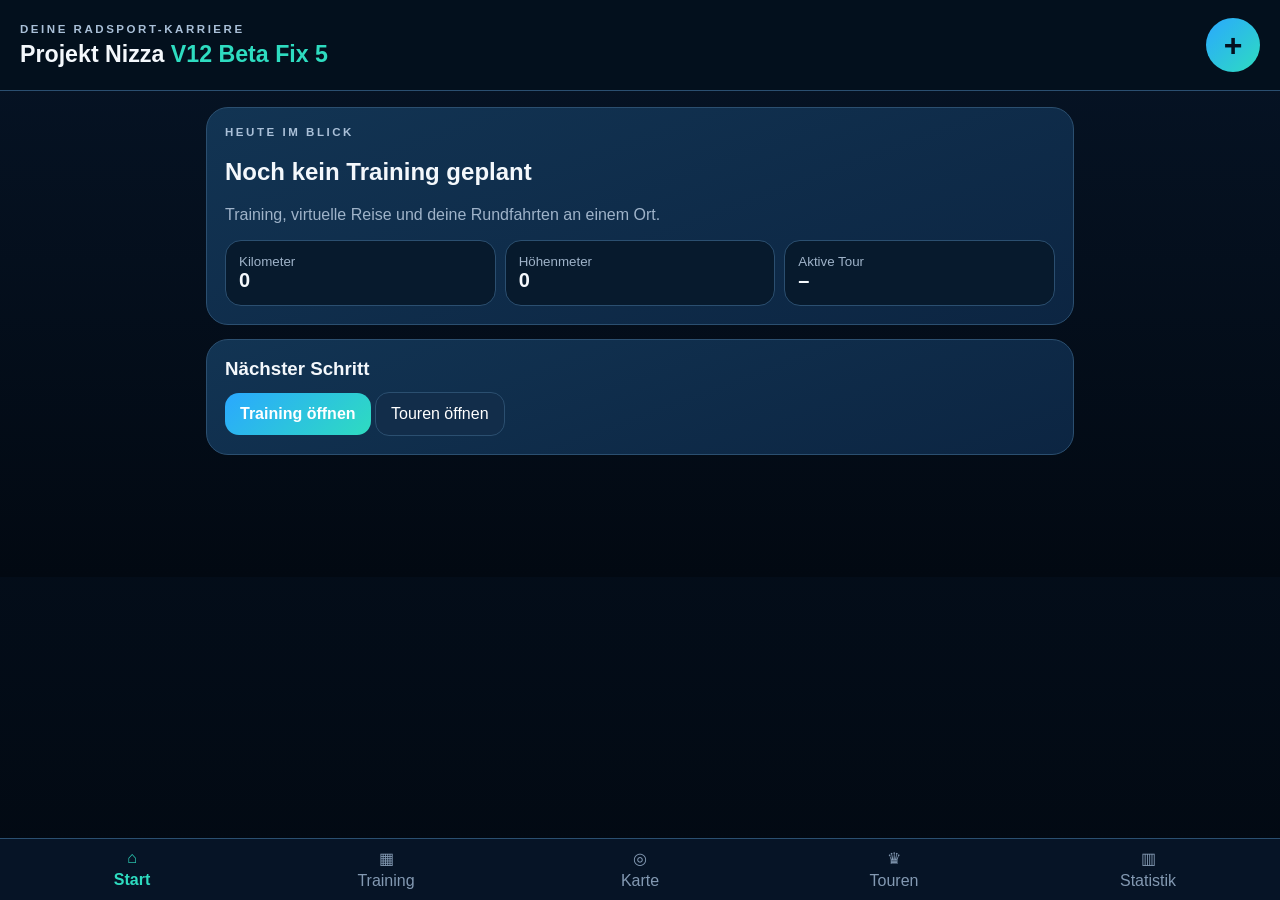
==== commit c1199972: "Add files via upload" ====
--- a/index.html
+++ b/index.html
@@ -4,7 +4,7 @@
 <meta charset="utf-8">
 <meta name="viewport" content="width=device-width,initial-scale=1,viewport-fit=cover">
 <meta name="theme-color" content="#061426">
-<title>Projekt Nizza V12 Beta Fix 4 – Team-Pool</title>
+<title>Projekt Nizza V12 Beta Fix 5 – Bearbeiten & Löschen</title>
 <style>
 :root{--bg:#03101e;--panel:#0c2542;--panel2:#123453;--line:#2b4f70;--text:#f4f8fc;--muted:#9fb3c9;--accent:#2edcc0;--blue:#2aa8ff;--yellow:#ffd400;--red:#ff6176;--green:#37d58b;--radius:22px}
 *{box-sizing:border-box}html,body{margin:0;min-height:100%;background:linear-gradient(#061426,#020912);color:var(--text);font-family:-apple-system,BlinkMacSystemFont,"Segoe UI",sans-serif}body{padding-bottom:92px}button,input,select,textarea{font:inherit}.top{position:sticky;top:0;z-index:20;padding:18px 20px;background:rgba(4,16,30,.96);border-bottom:1px solid var(--line);display:flex;align-items:center;justify-content:space-between}.eyebrow{font-size:.72rem;letter-spacing:.22em;font-weight:800;color:#aac0d8}.top h1{margin:6px 0 0;font-size:1.45rem}.top h1 b{color:var(--accent)}.round{width:54px;height:54px;border:0;border-radius:50%;font-size:2rem;background:linear-gradient(135deg,var(--blue),var(--accent));color:#04101f;font-weight:900}main{max-width:900px;margin:auto;padding:16px}.view{display:none}.view.active{display:block}.card,.team-card,.stage-card{background:linear-gradient(160deg,var(--panel2),var(--panel));border:1px solid var(--line);border-radius:var(--radius);padding:18px;margin-bottom:14px}.section-head{display:flex;align-items:center;justify-content:space-between;gap:12px;margin-bottom:12px}.section-head h2,.section-head h3{margin:0}.muted{color:var(--muted)}.primary,.secondary,.danger,.tab,.icon{border:0;border-radius:14px;padding:12px 15px;color:white}.primary{background:linear-gradient(135deg,var(--blue),var(--accent));font-weight:800}.secondary{background:#122d4a;border:1px solid var(--line)}.danger{background:#4b1b29;color:#ffd0d7}.icon{width:44px;height:44px;padding:0;background:#153250;font-size:1.25rem}.bottom{position:fixed;z-index:25;bottom:0;left:0;right:0;display:grid;grid-template-columns:repeat(5,1fr);background:#061426;border-top:1px solid var(--line);padding:9px 5px calc(9px + env(safe-area-inset-bottom))}.bottom button{border:0;background:none;color:#8399b2;display:flex;flex-direction:column;align-items:center;gap:4px}.bottom button.active{color:var(--accent);font-weight:800}.tabs{display:flex;gap:8px;overflow:auto;margin:12px 0}.tab{background:#102b48;border:1px solid var(--line);white-space:nowrap}.tab.active{background:var(--blue)}.stats{display:grid;grid-template-columns:repeat(3,1fr);gap:9px}.stat{background:#071a2d;border:1px solid var(--line);border-radius:16px;padding:13px}.stat small{display:block;color:var(--muted)}.stat strong{font-size:1.25rem}.empty{text-align:center;color:var(--muted);padding:28px;border:1px dashed #3a5e7d;border-radius:18px}.team-card{border-left:8px solid var(--team,#2aa8ff)}.rider-grid{display:grid;grid-template-columns:repeat(auto-fit,minmax(150px,1fr));gap:10px}.rider{background:#09213a;border:1px solid var(--line);border-left:7px solid #7f8fa3;border-radius:16px;padding:13px}.rider.gc{border-left-color:var(--yellow)}.rider.climber{border-left-color:var(--red)}.rider.helper{border-left-color:var(--blue)}.rider.sprinter{border-left-color:var(--green)}.rider strong{display:block}.rider span{color:var(--muted);font-size:.85rem}.stage-card{display:flex;justify-content:space-between;align-items:center;gap:12px}.stage-card h3{margin:0 0 5px}.class-row{display:grid;grid-template-columns:42px 1fr auto;gap:10px;align-items:center;padding:13px 0;border-bottom:1px solid var(--line)}.class-row .rank{font-weight:900;font-size:1.15rem}.class-row small{display:block;color:var(--muted);margin-top:3px}.class-row .value{text-align:right;font-weight:800;white-space:nowrap}.modal{width:min(94vw,650px);max-height:90vh;overflow:auto;border:1px solid var(--line);border-radius:24px;background:#091f36;color:white;padding:20px}.modal.full{width:100vw;height:100dvh;max-width:none;max-height:none;border-radius:0;border:0;margin:0;padding:0}.modal::backdrop{background:rgba(0,0,0,.78)}.modal-head{display:flex;justify-content:space-between;align-items:center;gap:12px}.modal-head h2{margin:0}.full-head{position:sticky;top:0;z-index:5;background:#061426;border-bottom:1px solid var(--line);padding:17px;display:flex;justify-content:space-between;align-items:center}.full-body{padding:16px;max-width:760px;margin:auto}.full-tabs{position:sticky;top:78px;z-index:4;background:#061426;border-bottom:1px solid var(--line);padding:9px 14px;display:flex;gap:8px;overflow:auto}label{display:block;color:#bfd0e2;font-weight:700;margin:12px 0}input,select,textarea{width:100%;margin-top:7px;padding:13px;border-radius:13px;border:1px solid #365d7e;background:#05182a;color:white}.grid2{display:grid;grid-template-columns:1fr 1fr;gap:10px}.actions{display:flex;gap:8px;flex-wrap:wrap;margin-top:15px}.picker-team{margin-bottom:16px}.picker-team h3{margin:0 0 9px}.picker-rider{width:100%;text-align:left;background:#0b2845;border:1px solid var(--line);border-radius:15px;color:white;padding:13px;margin-bottom:8px}.mapbox{background:#082039;border:1px solid var(--line);border-radius:20px;padding:14px}.route{height:14px;background:#1a3c58;border-radius:99px;overflow:hidden;margin:18px 0}.route span{display:block;height:100%;background:linear-gradient(90deg,var(--blue),var(--accent))}.mapline{position:relative;height:130px;margin-top:12px}.mapline:before{content:"";position:absolute;left:6%;right:6%;top:64px;height:7px;border-radius:99px;background:#254761}.mapline .done{position:absolute;left:6%;top:64px;height:7px;border-radius:99px;background:var(--accent)}.mapline .bike{position:absolute;top:37px;transform:translateX(-50%);font-size:28px}.mapline .p{position:absolute;top:54px;width:22px;height:22px;border:4px solid var(--accent);background:white;border-radius:50%;transform:translateX(-50%)}.mapline .label{position:absolute;top:88px;transform:translateX(-50%);font-size:.72rem;color:var(--muted)}
@@ -15,10 +15,26 @@
 .pool-toolbar{display:flex;gap:9px;flex-wrap:wrap}.pool-summary{display:grid;grid-template-columns:repeat(2,1fr);gap:10px;margin-bottom:14px}.pool-option{display:grid;grid-template-columns:auto 1fr;gap:12px;align-items:center;background:#082039;border:1px solid var(--line);border-radius:17px;padding:13px;margin-bottom:10px}.pool-option input{width:24px;height:24px;margin:0}.pool-option strong{display:block}.pool-option small{display:block;color:var(--muted);margin-top:3px}.team-actions{display:flex;gap:7px;flex-wrap:wrap}.rider button{margin-top:9px}.mini-danger{border:0;border-radius:10px;background:#4b1b29;color:#ffd0d7;padding:7px 9px}.pool-note{background:#071a2d;border:1px solid var(--line);border-radius:15px;padding:12px;color:var(--muted);margin-bottom:14px}.team-selected{display:inline-flex;align-items:center;gap:6px;background:#0f4a43;color:#baf8e8;border-radius:999px;padding:5px 9px;font-size:.78rem;font-weight:800}.team-not-selected{display:inline-flex;align-items:center;gap:6px;background:#172e47;color:#b8c8d8;border-radius:999px;padding:5px 9px;font-size:.78rem;font-weight:800}.row-between{display:flex;justify-content:space-between;gap:10px;align-items:center}.compact-actions{display:flex;gap:6px;flex-wrap:wrap}.compact-actions button{padding:9px 11px}.checkbox-list{display:grid;gap:9px}.checkbox-list label{margin:0}.danger-zone{margin-top:18px;padding-top:15px;border-top:1px solid var(--line)}
 @media(max-width:560px){.calendar-top{align-items:center}.calendar-top .primary{padding:11px 12px}.day-card{grid-template-columns:66px 1fr;padding:11px}.day-date strong{font-size:1.45rem}.month-cell{min-height:68px;padding:5px}.month-event{font-size:.58rem}.calendar-shell{padding:13px}}
 @media(max-width:560px){.stats{grid-template-columns:1fr 1fr}.grid2{grid-template-columns:1fr}.top h1{font-size:1.25rem}.rider-grid{grid-template-columns:1fr 1fr}}
+
+/* Durchgängige Bearbeiten-/Löschen-/Zurück-Navigation */
+.header-actions,.row-actions,.entry-actions{display:flex;align-items:center;gap:8px;flex-wrap:wrap}
+.full-head .header-main{display:flex;align-items:center;gap:10px;min-width:0}
+.full-head .header-title{min-width:0}.full-head .header-title h2{white-space:nowrap;overflow:hidden;text-overflow:ellipsis;max-width:48vw}
+.back-btn{background:#153250;border:1px solid var(--line);color:white}
+.edit-btn{background:#153250;border:1px solid var(--line);color:#d7e7f6}
+.delete-btn{background:#4b1b29;border:1px solid #7a2b3f;color:#ffd8df}
+.stage-list-item{display:grid;grid-template-columns:1fr auto;gap:10px;align-items:center;background:linear-gradient(160deg,var(--panel2),var(--panel));border:1px solid var(--line);border-radius:var(--radius);padding:14px;margin-bottom:12px}
+.stage-open{border:0;background:none;color:white;text-align:left;padding:2px;min-width:0}.stage-open h3{margin:4px 0}.stage-open span{display:block}
+.stage-actions{display:flex;gap:7px}.stage-actions button{width:42px;height:42px;padding:0}
+.class-row.editable{grid-template-columns:42px minmax(0,1fr) auto auto}.entry-actions{justify-content:flex-end}.entry-actions button{width:38px;height:38px;padding:0;border-radius:11px}
+.rider-actions{display:flex;gap:7px;margin-top:9px}.rider-actions button{flex:1;margin:0;padding:8px 9px}
+.manage-strip{display:flex;gap:8px;flex-wrap:wrap;margin-top:14px;padding-top:14px;border-top:1px solid var(--line)}
+.confirm-note{background:#381a25;border:1px solid #6e3041;border-radius:14px;padding:12px;color:#ffd5dd;margin:12px 0}
+@media(max-width:560px){.class-row.editable{grid-template-columns:34px minmax(0,1fr) auto}.class-row.editable .entry-actions{grid-column:2/4;justify-content:flex-start}.full-head .header-title h2{max-width:38vw}.section-head{align-items:flex-start}.section-head>.compact-actions{justify-content:flex-end}}
 </style>
 </head>
 <body>
-<header class="top"><div><div class="eyebrow">DEINE RADSPORT-KARRIERE</div><h1>Projekt Nizza <b>V12 Beta Fix 4</b></h1></div><button id="quick" class="round">+</button></header>
+<header class="top"><div><div class="eyebrow">DEINE RADSPORT-KARRIERE</div><h1>Projekt Nizza <b>V12 Beta Fix 5</b></h1></div><button id="quick" class="round">+</button></header>
 <main>
 <section id="view-start" class="view active"></section>
 <section id="view-training" class="view"></section>
@@ -73,7 +89,7 @@
 }
 function load(){try{return migrate(JSON.parse(localStorage.getItem(KEY)))}catch{return fresh()}}
 function save(){state=migrate(state);localStorage.setItem(KEY,JSON.stringify(state));renderAll()}
-function modal(html,full=false){const d=$('#modal');d.className='modal'+(full?' full':'');d.innerHTML=html;d.showModal();$$('[data-close]',d).forEach(b=>b.onclick=()=>d.close())}
+function modal(html,full=false){const d=$('#modal');d.className='modal'+(full?' full':'');d.innerHTML=html;if(!d.open)d.showModal();$$('[data-close]',d).forEach(b=>b.onclick=()=>d.close())}
 function show(view){$$('.view').forEach(v=>v.classList.toggle('active',v.id==='view-'+view));$$('.bottom button').forEach(b=>b.classList.toggle('active',b.dataset.view===view));renderAll()}
 $$('.bottom button').forEach(b=>b.onclick=()=>show(b.dataset.view));
 $('#quick').onclick=()=>{const active=$('.bottom button.active')?.dataset.view||'start';if(active==='tours')openTourForm();else openTrainingForm(null,active==='training'?selectedTrainingDate:todayLocal())};
@@ -93,7 +109,7 @@
 function metricText(x){const bits=[];if(x.type)bits.push(x.type);if(x.min)bits.push(`${x.min} Min`);if(x.zone)bits.push(x.zone);if(x.km)bits.push(`${x.km} km`);if(x.hm)bits.push(`${x.hm} hm`);return bits.join(' · ')||'Details öffnen'}
 function trainingChip(x){return `<button class="training-chip ${x.done?'done':''}" data-tr="${x.id}"><strong>${esc(x.title)}</strong><small>${esc(metricText(x))}${x.done?' · ✓ erledigt':''}</small></button>`}
 function dayCard(date){const iso=localIso(date),events=trainingsOn(iso),today=iso===todayLocal(),selected=iso===selectedTrainingDate;return `<article class="day-card ${today?'today':''} ${selected?'selected':''}" data-day-open="${iso}"><div class="day-date"><small>${esc(dayName(date))}</small><strong>${String(date.getDate()).padStart(2,'0')}</strong><span>${String(date.getMonth()+1).padStart(2,'0')}.${date.getFullYear()}</span></div><div class="day-events">${events.length?events.map(trainingChip).join(''):`<div class="day-empty"><span>Kein Training geplant</span><button class="secondary" data-add-date="${iso}">+ Eintragen</button></div>`}</div></article>`}
-function dayDetail(date){const iso=localIso(date),events=trainingsOn(iso);return `<div class="detail-date">${esc(fullDate(date))}</div>${events.length?events.map(x=>`<article class="day-detail"><div class="section-head"><div><span class="status-badge ${x.done?'done':''}">${x.done?'✓ Erledigt':'Geplant'}</span><h3>${esc(x.title)}</h3></div><button class="icon" data-tr="${x.id}" aria-label="Bearbeiten">✎</button></div><div class="detail-meta">${x.type?`<span class="pill">${esc(x.type)}</span>`:''}${x.zone?`<span class="pill">${esc(x.zone)}</span>`:''}${x.min?`<span class="pill">${x.min} Min</span>`:''}${x.km?`<span class="pill">${x.km} km</span>`:''}${x.hm?`<span class="pill">${x.hm} hm</span>`:''}</div>${x.details?`<p class="detail-text">${esc(x.details)}</p>`:'<p class="muted">Keine Details eingetragen.</p>'}<div class="actions"><button class="primary" data-tr="${x.id}">Öffnen & bearbeiten</button></div></article>`).join(''):`<div class="empty"><h3>Kein Training geplant</h3><p>Lege für diesen Tag deine Einheit an.</p><button class="primary" data-add-date="${iso}">+ Training anlegen</button></div>`}`}
+function dayDetail(date){const iso=localIso(date),events=trainingsOn(iso);return `<div class="detail-date">${esc(fullDate(date))}</div>${events.length?events.map(x=>`<article class="day-detail"><div class="section-head"><div><span class="status-badge ${x.done?'done':''}">${x.done?'✓ Erledigt':'Geplant'}</span><h3>${esc(x.title)}</h3></div><div class="row-actions"><button class="icon edit-btn" data-tr="${x.id}" aria-label="Bearbeiten">✎</button><button class="icon delete-btn" data-del-tr="${x.id}" aria-label="Löschen">⌫</button></div></div><div class="detail-meta">${x.type?`<span class="pill">${esc(x.type)}</span>`:''}${x.zone?`<span class="pill">${esc(x.zone)}</span>`:''}${x.min?`<span class="pill">${x.min} Min</span>`:''}${x.km?`<span class="pill">${x.km} km</span>`:''}${x.hm?`<span class="pill">${x.hm} hm</span>`:''}</div>${x.details?`<p class="detail-text">${esc(x.details)}</p>`:'<p class="muted">Keine Details eingetragen.</p>'}<div class="actions"><button class="primary" data-tr="${x.id}">Öffnen & bearbeiten</button><button class="danger" data-del-tr="${x.id}">Training löschen</button></div></article>`).join(''):`<div class="empty"><h3>Kein Training geplant</h3><p>Lege für diesen Tag deine Einheit an.</p><button class="primary" data-add-date="${iso}">+ Training anlegen</button></div>`}`}
 function monthGrid(date){const y=date.getFullYear(),m=date.getMonth(),first=new Date(y,m,1),last=new Date(y,m+1,0),offset=(first.getDay()+6)%7;let html='<div class="month-weekdays">'+['Mo','Di','Mi','Do','Fr','Sa','So'].map(x=>`<div>${x}</div>`).join('')+'</div><div class="month-grid">';for(let i=0;i<offset;i++)html+='<div class="month-cell blank"></div>';for(let day=1;day<=last.getDate();day++){const d=new Date(y,m,day),iso=localIso(d),events=trainingsOn(iso);html+=`<button class="month-cell ${iso===todayLocal()?'today':''} ${iso===selectedTrainingDate?'selected':''}" data-month-date="${iso}"><span class="month-number">${day}</span>${events.slice(0,2).map(x=>`<span class="month-event ${x.done?'done':''}">${esc(x.title)}</span>`).join('')}${events.length>2?`<span class="month-event">+${events.length-2}</span>`:''}</button>`}return html+'</div>'}
 function bindTrainingCalendar(){
  $('#addTraining').onclick=()=>openTrainingForm(null,selectedTrainingDate);
@@ -102,8 +118,9 @@
  $('#calNext').onclick=()=>{trainingAnchor=trainingMode==='month'?new Date(trainingAnchor.getFullYear(),trainingAnchor.getMonth()+1,1):addDays(trainingAnchor,trainingMode==='week'?7:1);selectedTrainingDate=localIso(trainingAnchor);renderTraining()};
  $('#calToday').onclick=()=>{trainingAnchor=parseLocalDate(todayLocal());selectedTrainingDate=todayLocal();renderTraining()};
  $$('[data-tr]').forEach(b=>b.onclick=e=>{e.stopPropagation();openTrainingForm(state.trainings.find(x=>x.id===b.dataset.tr))});
+ $$('[data-del-tr]').forEach(b=>b.onclick=e=>{e.stopPropagation();deleteTraining(b.dataset.delTr)});
  $$('[data-add-date]').forEach(b=>b.onclick=e=>{e.stopPropagation();selectedTrainingDate=b.dataset.addDate;openTrainingForm(null,b.dataset.addDate)});
- $$('[data-day-open]').forEach(card=>card.onclick=e=>{if(e.target.closest('[data-tr],[data-add-date]'))return;selectedTrainingDate=card.dataset.dayOpen;trainingAnchor=parseLocalDate(selectedTrainingDate);trainingMode='day';renderTraining()});
+ $$('[data-day-open]').forEach(card=>card.onclick=e=>{if(e.target.closest('[data-tr],[data-del-tr],[data-add-date]'))return;selectedTrainingDate=card.dataset.dayOpen;trainingAnchor=parseLocalDate(selectedTrainingDate);trainingMode='day';renderTraining()});
  $$('[data-month-date]').forEach(b=>b.onclick=()=>{selectedTrainingDate=b.dataset.monthDate;trainingAnchor=parseLocalDate(selectedTrainingDate);trainingMode='day';renderTraining()});
 }
 function renderTraining(){
@@ -123,49 +140,67 @@
  const set=ids instanceof Set?ids:new Set(ids);
  for(const tour of state.tours)for(const stage of tour.stages){stage.results=stage.results.filter(x=>!set.has(x.riderId));stage.mountain=stage.mountain.filter(x=>!set.has(x.riderId));stage.sprint=stage.sprint.filter(x=>!set.has(x.riderId))}
 }
-function openTourForm(){modal(`<div class="modal-head"><h2>Neue Tour</h2><button data-close class="icon">×</button></div><form id="tourForm"><label>Name<input id="tourName" placeholder="z. B. Tour de l'Ain" required></label><p class="muted">Nach dem Erstellen wählst du die teilnehmenden Teams aus deinem Team-Pool aus.</p><div class="actions"><button class="primary">Tour erstellen</button></div></form>`);$('#tourForm').onsubmit=e=>{e.preventDefault();const t={id:uid(),name:$('#tourName').value.trim(),teamIds:[],stages:[]};state.tours.push(t);state.activeTourId=t.id;$('#modal').close();save();openTeamSelector(t)}}
+
+function closeModal(){const d=$('#modal');if(d.open)d.close()}
+function deleteTraining(id){const x=state.trainings.find(t=>t.id===id);if(!x)return;if(!confirm(`Training „${x.title}“ wirklich löschen?`))return;state.trainings=state.trainings.filter(t=>t.id!==id);save();renderTraining()}
+function deleteTour(t){if(!t)return false;const counts={stages:t.stages.length,entries:t.stages.reduce((n,s)=>n+s.results.length+s.mountain.length+s.sprint.length,0)};if(!confirm(`Tour „${t.name}“ wirklich löschen?\n\n${counts.stages} Etappen und ${counts.entries} Wertungseinträge werden entfernt.`))return false;state.tours=state.tours.filter(x=>x.id!==t.id);state.activeTourId=state.tours[0]?.id||null;closeModal();save();show('tours');return true}
+function deleteStage(t,s){if(!confirm(`Etappe „${s.name}“ wirklich löschen? Alle Zeiten und Punkte dieser Etappe werden entfernt.`))return false;t.stages=t.stages.filter(x=>x.id!==s.id);closeModal();save();openTour(t.id,'stages');return true}
+function deleteTeamDirect(team){const used=state.tours.filter(t=>t.teamIds?.includes(team.id));const msg=used.length?`Team „${team.name}“ ist in ${used.length} Tour(en) ausgewählt. Das Team, seine Fahrer und deren Wertungen werden überall gelöscht. Fortfahren?`:`Team „${team.name}“ und alle Fahrer wirklich löschen?`;if(!confirm(msg))return false;const ids=usedRiderIdsForTeam(team);cleanupRiderIds(ids);state.teamPool=state.teamPool.filter(x=>x.id!==team.id);for(const t of state.tours)t.teamIds=(t.teamIds||[]).filter(id=>id!==team.id);save();openTeamPool();return true}
+function deleteRiderDirect(team,rider){if(!confirm(`Fahrer „${rider.name}“ wirklich löschen? Seine Wertungen werden ebenfalls entfernt.`))return false;cleanupRiderIds([rider.id]);team.riders=team.riders.filter(x=>x.id!==rider.id);save();openTeamPool();return true}
+function deleteStageEntry(t,s,key,riderId){const label=key==='results'?'Zeit':key==='mountain'?'Bergpunkte':'Sprintpunkte';if(!confirm(`${label} von ${riderName(t,riderId)} wirklich löschen?`))return;s[key]=s[key].filter(x=>x.riderId!==riderId);save();openStage(t,s,key==='results'?'stage':key)}
+function openTourForm(tour=null){
+ modal(`<div class="modal-head"><div class="header-main"><button id="tourFormBack" type="button" class="icon back-btn">‹</button><h2>${tour?'Tour bearbeiten':'Neue Tour'}</h2></div><button data-close class="icon">×</button></div><form id="tourForm"><label>Name<input id="tourName" value="${esc(tour?.name||'')}" placeholder="z. B. Tour de l'Ain" required></label><p class="muted">Teams wählst du anschließend aus deinem zentralen Team-Pool aus.</p><div class="actions"><button class="primary">${tour?'Änderungen speichern':'Tour erstellen'}</button>${tour?'<button type="button" id="deleteTourForm" class="danger">Tour löschen</button>':''}</div></form>`);
+ $('#tourFormBack').onclick=()=>tour?openTour(tour.id,'teams'):closeModal();
+ $('#tourForm').onsubmit=e=>{e.preventDefault();const name=$('#tourName').value.trim();if(tour){tour.name=name;closeModal();save();openTour(tour.id,'teams')}else{const t={id:uid(),name,teamIds:[],stages:[]};state.tours.push(t);state.activeTourId=t.id;closeModal();save();openTeamSelector(t)}};
+ if(tour)$('#deleteTourForm').onclick=()=>deleteTour(tour)
+}
 function openTeamForm(team=null){
- modal(`<div class="modal-head"><h2>${team?'Team bearbeiten':'Team anlegen'}</h2><button data-close class="icon">×</button></div><form id="teamForm"><label>Teamname<input id="teamName" value="${esc(team?.name||'')}" required></label><label>Teamfarbe<input id="teamColor" type="color" value="${team?.color||'#2aa8ff'}"></label><div class="actions"><button class="primary">Speichern</button>${team?'<button type="button" id="deleteTeam" class="danger">Team löschen</button>':''}</div></form>`);
- $('#teamForm').onsubmit=e=>{e.preventDefault();const name=$('#teamName').value.trim(),color=$('#teamColor').value;if(team){team.name=name;team.color=color}else state.teamPool.push({id:uid(),name,color,riders:[]});$('#modal').close();save();openTeamPool()};
- if(team)$('#deleteTeam').onclick=()=>{const used=state.tours.filter(t=>t.teamIds?.includes(team.id));const msg=used.length?`Dieses Team ist in ${used.length} Tour(en) ausgewählt. Beim Löschen werden auch vorhandene Wertungen seiner Fahrer aus diesen Touren entfernt. Wirklich löschen?`:'Team wirklich aus dem Pool löschen?';if(!confirm(msg))return;const ids=usedRiderIdsForTeam(team);cleanupRiderIds(ids);state.teamPool=state.teamPool.filter(x=>x.id!==team.id);for(const t of state.tours)t.teamIds=(t.teamIds||[]).filter(id=>id!==team.id);$('#modal').close();save();openTeamPool()}
+ modal(`<div class="modal-head"><div class="header-main"><button id="teamFormBack" type="button" class="icon back-btn">‹</button><h2>${team?'Team bearbeiten':'Team anlegen'}</h2></div><button data-close class="icon">×</button></div><form id="teamForm"><label>Teamname<input id="teamName" value="${esc(team?.name||'')}" required></label><label>Teamfarbe<input id="teamColor" type="color" value="${team?.color||'#2aa8ff'}"></label><div class="actions"><button class="primary">Speichern</button>${team?'<button type="button" id="deleteTeam" class="danger">Team löschen</button>':''}</div></form>`);
+ $('#teamFormBack').onclick=openTeamPool;
+ $('#teamForm').onsubmit=e=>{e.preventDefault();const name=$('#teamName').value.trim(),color=$('#teamColor').value;if(team){team.name=name;team.color=color}else state.teamPool.push({id:uid(),name,color,riders:[]});save();openTeamPool()};
+ if(team)$('#deleteTeam').onclick=()=>deleteTeamDirect(team)
 }
 function openRiderForm(team,rider=null){
- modal(`<div class="modal-head"><h2>${rider?'Fahrer bearbeiten':'Fahrer anlegen'}</h2><button data-close class="icon">×</button></div><form id="riderForm"><label>Name<input id="riderName" value="${esc(rider?.name||'')}" required></label><label>Rolle<select id="riderRole"><option value="gc" ${rider?.role==='gc'?'selected':''}>Gesamtfahrer</option><option value="climber" ${rider?.role==='climber'?'selected':''}>Bergfahrer</option><option value="helper" ${rider?.role==='helper'?'selected':''}>Helfer</option><option value="sprinter" ${rider?.role==='sprinter'?'selected':''}>Sprinter</option></select></label><div class="actions"><button class="primary">Speichern</button>${rider?'<button type="button" id="deleteRider" class="danger">Fahrer löschen</button>':''}</div></form>`);
- $('#riderForm').onsubmit=e=>{e.preventDefault();const data={name:$('#riderName').value.trim(),role:$('#riderRole').value};if(rider){rider.name=data.name;rider.role=data.role}else team.riders.push({id:uid(),...data});$('#modal').close();save();openTeamPool()};
- if(rider)$('#deleteRider').onclick=()=>{if(!confirm('Fahrer wirklich löschen? Vorhandene Wertungen dieses Fahrers werden ebenfalls entfernt.'))return;cleanupRiderIds([rider.id]);team.riders=team.riders.filter(x=>x.id!==rider.id);$('#modal').close();save();openTeamPool()}
-}
-function teamCardHtml(team,editable=false,selected=false){return `<article class="team-card" style="--team:${team.color}"><div class="section-head"><div><div class="${selected?'team-selected':'team-not-selected'}">${selected?'✓ Für Tour ausgewählt':'Im Team-Pool'}</div><h3 style="margin:9px 0 3px">${esc(team.name)}</h3><p class="muted">${team.riders.length} Fahrer</p></div>${editable?`<div class="compact-actions"><button data-edit-team="${team.id}" class="secondary">Bearbeiten</button><button data-add-rider="${team.id}" class="primary">+ Fahrer</button></div>`:''}</div><div class="rider-grid">${team.riders.map(r=>`<div class="rider ${r.role}"><strong>${esc(r.name)}</strong><span>${roleLabel[r.role]}</span>${editable?`<button data-edit-rider="${r.id}" data-team-id="${team.id}" class="secondary">Bearbeiten</button>`:''}</div>`).join('')||'<div class="empty">Noch kein Fahrer.</div>'}</div></article>`}
+ modal(`<div class="modal-head"><div class="header-main"><button id="riderFormBack" type="button" class="icon back-btn">‹</button><h2>${rider?'Fahrer bearbeiten':'Fahrer anlegen'}</h2></div><button data-close class="icon">×</button></div><form id="riderForm"><label>Name<input id="riderName" value="${esc(rider?.name||'')}" required></label><label>Rolle<select id="riderRole"><option value="gc" ${rider?.role==='gc'?'selected':''}>Gesamtfahrer</option><option value="climber" ${rider?.role==='climber'?'selected':''}>Bergfahrer</option><option value="helper" ${rider?.role==='helper'?'selected':''}>Helfer</option><option value="sprinter" ${rider?.role==='sprinter'?'selected':''}>Sprinter</option></select></label><div class="actions"><button class="primary">Speichern</button>${rider?'<button type="button" id="deleteRider" class="danger">Fahrer löschen</button>':''}</div></form>`);
+ $('#riderFormBack').onclick=openTeamPool;
+ $('#riderForm').onsubmit=e=>{e.preventDefault();const data={name:$('#riderName').value.trim(),role:$('#riderRole').value};if(rider){rider.name=data.name;rider.role=data.role}else team.riders.push({id:uid(),...data});save();openTeamPool()};
+ if(rider)$('#deleteRider').onclick=()=>deleteRiderDirect(team,rider)
+}
+function teamCardHtml(team,editable=false,selected=false){return `<article class="team-card" style="--team:${team.color}"><div class="section-head"><div><div class="${selected?'team-selected':'team-not-selected'}">${selected?'✓ Für Tour ausgewählt':'Im Team-Pool'}</div><h3 style="margin:9px 0 3px">${esc(team.name)}</h3><p class="muted">${team.riders.length} Fahrer</p></div>${editable?`<div class="compact-actions"><button data-edit-team="${team.id}" class="secondary">Bearbeiten</button><button data-delete-team="${team.id}" class="danger">Löschen</button><button data-add-rider="${team.id}" class="primary">+ Fahrer</button></div>`:''}</div><div class="rider-grid">${team.riders.map(r=>`<div class="rider ${r.role}"><strong>${esc(r.name)}</strong><span>${roleLabel[r.role]}</span>${editable?`<div class="rider-actions"><button data-edit-rider="${r.id}" data-team-id="${team.id}" class="secondary">Bearbeiten</button><button data-delete-rider="${r.id}" data-team-id="${team.id}" class="danger">Löschen</button></div>`:''}</div>`).join('')||'<div class="empty">Noch kein Fahrer.</div>'}</div></article>`}
 function bindPoolEditor(){
  $$('[data-edit-team]').forEach(b=>b.onclick=()=>openTeamForm(state.teamPool.find(x=>x.id===b.dataset.editTeam)));
+ $$('[data-delete-team]').forEach(b=>b.onclick=()=>deleteTeamDirect(state.teamPool.find(x=>x.id===b.dataset.deleteTeam)));
  $$('[data-add-rider]').forEach(b=>b.onclick=()=>openRiderForm(state.teamPool.find(x=>x.id===b.dataset.addRider)));
- $$('[data-edit-rider]').forEach(b=>{b.onclick=()=>{const team=state.teamPool.find(x=>x.id===b.dataset.teamId);openRiderForm(team,team?.riders.find(r=>r.id===b.dataset.editRider))}})
+ $$('[data-edit-rider]').forEach(b=>b.onclick=()=>{const team=state.teamPool.find(x=>x.id===b.dataset.teamId);openRiderForm(team,team?.riders.find(r=>r.id===b.dataset.editRider))});
+ $$('[data-delete-rider]').forEach(b=>b.onclick=()=>{const team=state.teamPool.find(x=>x.id===b.dataset.teamId);const rider=team?.riders.find(r=>r.id===b.dataset.deleteRider);if(team&&rider)deleteRiderDirect(team,rider)})
 }
 function openTeamPool(){
- modal(`<div class="full-head"><div><div class="eyebrow">ZENTRALE VERWALTUNG</div><h2>Team- & Fahrerpool</h2></div><button data-close class="icon">×</button></div><div class="full-body"><div class="pool-note">Lege jedes Team nur einmal an. In jeder Tour wählst du anschließend nur aus, welche Teams teilnehmen.</div><div class="section-head"><div><h3>${state.teamPool.length} Teams</h3><p class="muted">${state.teamPool.reduce((n,t)=>n+t.riders.length,0)} Fahrer insgesamt</p></div><button id="poolAddTeam" class="primary">+ Team</button></div><div id="poolTeams">${state.teamPool.map(t=>teamCardHtml(t,true,false)).join('')||'<div class="empty">Noch kein Team im Pool.</div>'}</div></div>`,true);
- $('#poolAddTeam').onclick=()=>openTeamForm();bindPoolEditor();
+ modal(`<div class="full-head"><div class="header-main"><button id="poolBack" class="icon back-btn">‹</button><div class="header-title"><div class="eyebrow">ZENTRALE VERWALTUNG</div><h2>Team- & Fahrerpool</h2></div></div><button data-close class="icon">×</button></div><div class="full-body"><div class="pool-note">Lege jedes Team nur einmal an. Bearbeiten und Löschen ist jederzeit direkt an Team und Fahrer möglich.</div><div class="section-head"><div><h3>${state.teamPool.length} Teams</h3><p class="muted">${state.teamPool.reduce((n,t)=>n+t.riders.length,0)} Fahrer insgesamt</p></div><button id="poolAddTeam" class="primary">+ Team</button></div><div id="poolTeams">${state.teamPool.map(t=>teamCardHtml(t,true,false)).join('')||'<div class="empty">Noch kein Team im Pool.</div>'}</div></div>`,true);
+ $('#poolBack').onclick=()=>{closeModal();show('tours')};$('#poolAddTeam').onclick=()=>openTeamForm();bindPoolEditor()
 }
 function openTeamSelector(t){
  const selected=new Set(t.teamIds||[]);
- modal(`<div class="modal-head"><div><div class="eyebrow">${esc(t.name)}</div><h2>Teams auswählen</h2></div><button data-close class="icon">×</button></div><p class="muted">Markiere die Teams, die an dieser Tour teilnehmen. Teams und Fahrer bearbeitest du zentral im Team-Pool.</p><form id="teamSelectForm"><div class="checkbox-list">${state.teamPool.map(team=>`<label class="pool-option"><input type="checkbox" value="${team.id}" ${selected.has(team.id)?'checked':''}><span><strong>${esc(team.name)}</strong><small>${team.riders.length} Fahrer</small></span></label>`).join('')||'<div class="empty">Lege zuerst Teams im Team-Pool an.</div>'}</div><div class="actions"><button class="primary" ${state.teamPool.length?'':'disabled'}>Auswahl speichern</button><button type="button" id="fromSelectorToPool" class="secondary">Team-Pool öffnen</button></div></form>`);
- $('#fromSelectorToPool').onclick=()=>openTeamPool();
- $('#teamSelectForm').onsubmit=e=>{e.preventDefault();const next=[...$('#teamSelectForm').querySelectorAll('input[type=checkbox]:checked')].map(x=>x.value);const removed=(t.teamIds||[]).filter(id=>!next.includes(id));if(removed.length){const riderIds=new Set(state.teamPool.filter(team=>removed.includes(team.id)).flatMap(team=>team.riders.map(r=>r.id)));const hasEntries=t.stages.some(s=>s.results.some(x=>riderIds.has(x.riderId))||s.mountain.some(x=>riderIds.has(x.riderId))||s.sprint.some(x=>riderIds.has(x.riderId)));if(hasEntries&&!confirm('Für abgewählte Teams gibt es bereits Wertungen. Diese Einträge werden entfernt. Fortfahren?'))return;for(const s of t.stages){s.results=s.results.filter(x=>!riderIds.has(x.riderId));s.mountain=s.mountain.filter(x=>!riderIds.has(x.riderId));s.sprint=s.sprint.filter(x=>!riderIds.has(x.riderId))}}
- t.teamIds=next;$('#modal').close();save();openTour(t.id,'teams')}
-}
-function openStageForm(t){modal(`<div class="modal-head"><h2>Etappe anlegen</h2><button data-close class="icon">×</button></div><form id="stageForm"><label>Etappenname<input id="stageName" placeholder="Etappe 1" required></label><label>Datum<input id="stageDate" type="date"></label><div class="actions"><button class="primary">Speichern</button></div></form>`);$('#stageForm').onsubmit=e=>{e.preventDefault();t.stages.push({id:uid(),name:$('#stageName').value.trim(),date:$('#stageDate').value,results:[],mountain:[],sprint:[]});$('#modal').close();save();openTour(t.id,'stages')}}
+ modal(`<div class="modal-head"><div class="header-main"><button id="selectorBack" type="button" class="icon back-btn">‹</button><div><div class="eyebrow">${esc(t.name)}</div><h2>Teams auswählen</h2></div></div><button data-close class="icon">×</button></div><p class="muted">Markiere die Teams, die an dieser Tour teilnehmen. Globale Teams löschst du nur im Team-Pool.</p><form id="teamSelectForm"><div class="checkbox-list">${state.teamPool.map(team=>`<label class="pool-option"><input type="checkbox" value="${team.id}" ${selected.has(team.id)?'checked':''}><span><strong>${esc(team.name)}</strong><small>${team.riders.length} Fahrer</small></span></label>`).join('')||'<div class="empty">Lege zuerst Teams im Team-Pool an.</div>'}</div><div class="actions"><button class="primary" ${state.teamPool.length?'':'disabled'}>Auswahl speichern</button><button type="button" id="fromSelectorToPool" class="secondary">Team-Pool öffnen</button></div></form>`);
+ $('#selectorBack').onclick=()=>openTour(t.id,'teams');$('#fromSelectorToPool').onclick=openTeamPool;
+ $('#teamSelectForm').onsubmit=e=>{e.preventDefault();const next=[...$('#teamSelectForm').querySelectorAll('input[type=checkbox]:checked')].map(x=>x.value);const removed=(t.teamIds||[]).filter(id=>!next.includes(id));if(removed.length){const riderIds=new Set(state.teamPool.filter(team=>removed.includes(team.id)).flatMap(team=>team.riders.map(r=>r.id)));const hasEntries=t.stages.some(s=>s.results.some(x=>riderIds.has(x.riderId))||s.mountain.some(x=>riderIds.has(x.riderId))||s.sprint.some(x=>riderIds.has(x.riderId)));if(hasEntries&&!confirm('Für abgewählte Teams gibt es Wertungen. Diese Wertungseinträge werden aus dieser Tour entfernt. Fortfahren?'))return;for(const s of t.stages){s.results=s.results.filter(x=>!riderIds.has(x.riderId));s.mountain=s.mountain.filter(x=>!riderIds.has(x.riderId));s.sprint=s.sprint.filter(x=>!riderIds.has(x.riderId))}}t.teamIds=next;save();openTour(t.id,'teams')}
+}
+function openStageForm(t,stage=null){modal(`<div class="modal-head"><div class="header-main"><button id="stageFormBack" type="button" class="icon back-btn">‹</button><h2>${stage?'Etappe bearbeiten':'Etappe anlegen'}</h2></div><button data-close class="icon">×</button></div><form id="stageForm"><label>Etappenname<input id="stageName" value="${esc(stage?.name||'')}" placeholder="Etappe 1" required></label><label>Datum<input id="stageDate" type="date" value="${stage?.date||''}"></label><div class="actions"><button class="primary">Speichern</button>${stage?'<button type="button" id="deleteStageForm" class="danger">Etappe löschen</button>':''}</div></form>`);$('#stageFormBack').onclick=()=>openTour(t.id,'stages');$('#stageForm').onsubmit=e=>{e.preventDefault();if(stage){stage.name=$('#stageName').value.trim();stage.date=$('#stageDate').value}else t.stages.push({id:uid(),name:$('#stageName').value.trim(),date:$('#stageDate').value,results:[],mountain:[],sprint:[]});save();openTour(t.id,'stages')};if(stage)$('#deleteStageForm').onclick=()=>deleteStage(t,stage)}
 function renderTours(){
  const t=activeTour();
- $('#view-tours').innerHTML=`<div class="section-head"><div><div class="eyebrow">MEINE RUNDFAHRTEN</div><h2>${esc(t?.name||'Touren')}</h2></div><div class="pool-toolbar"><button id="openPool" class="secondary">Team-Pool</button><button id="newTour" class="primary">+ Tour</button></div></div><article class="card"><div class="row-between"><div><h3 style="margin:0">Zentrale Teams</h3><p class="muted">${state.teamPool.length} Teams · ${state.teamPool.reduce((n,x)=>n+x.riders.length,0)} Fahrer</p></div><button id="openPoolCard" class="secondary">Verwalten</button></div></article>${state.tours.length?`<div class="tabs">${state.tours.map(x=>`<button data-tour-select="${x.id}" class="tab ${x.id===t?.id?'active':''}">${esc(x.name)}</button>`).join('')}</div><article class="card"><div class="stats"><div class="stat"><small>Ausgewählte Teams</small><strong>${selectedTeams(t).length}</strong></div><div class="stat"><small>Fahrer</small><strong>${allRiders(t).length}</strong></div><div class="stat"><small>Etappen</small><strong>${t.stages.length}</strong></div></div><div class="tabs"><button id="goTeams" class="tab">Teams</button><button id="goStages" class="tab">Etappen</button><button id="goOverall" class="tab">Gesamt</button></div><p class="muted">Die Tour verwendet nur die Teams, die du aus dem zentralen Pool auswählst.</p></article>`:'<div class="empty">Erstelle deine erste Tour. Deine Teams kannst du vorher zentral im Team-Pool anlegen.</div>'}`;
- $('#newTour').onclick=openTourForm;$('#openPool').onclick=openTeamPool;$('#openPoolCard').onclick=openTeamPool;
- $$('[data-tour-select]').forEach(b=>b.onclick=()=>{state.activeTourId=b.dataset.tourSelect;save()});if(t){$('#goTeams').onclick=()=>openTour(t.id,'teams');$('#goStages').onclick=()=>openTour(t.id,'stages');$('#goOverall').onclick=()=>openTour(t.id,'overall')}
-}
-function openTour(id,tab='teams'){const t=state.tours.find(x=>x.id===id);if(!t)return;modal(`<div class="full-head"><div><div class="eyebrow">TOUR</div><h2>${esc(t.name)}</h2></div><button data-close class="icon">×</button></div><div class="full-tabs"><button data-tourtab="teams" class="tab">Teams</button><button data-tourtab="stages" class="tab">Etappen</button><button data-tourtab="overall" class="tab">Gesamt</button></div><div id="tourBody" class="full-body"></div>`,true);$$('[data-tourtab]').forEach(b=>b.onclick=()=>drawTourTab(t,b.dataset.tourtab));drawTourTab(t,tab)}
+ $('#view-tours').innerHTML=`<div class="section-head"><div><div class="eyebrow">MEINE RUNDFAHRTEN</div><h2>${esc(t?.name||'Touren')}</h2></div><div class="pool-toolbar"><button id="openPool" class="secondary">Team-Pool</button><button id="newTour" class="primary">+ Tour</button></div></div><article class="card"><div class="row-between"><div><h3 style="margin:0">Zentrale Teams</h3><p class="muted">${state.teamPool.length} Teams · ${state.teamPool.reduce((n,x)=>n+x.riders.length,0)} Fahrer</p></div><button id="openPoolCard" class="secondary">Verwalten</button></div></article>${state.tours.length?`<div class="tabs">${state.tours.map(x=>`<button data-tour-select="${x.id}" class="tab ${x.id===t?.id?'active':''}">${esc(x.name)}</button>`).join('')}</div><article class="card"><div class="section-head"><div><h3 style="margin:0">${esc(t.name)}</h3><p class="muted">Tour verwalten, ändern oder löschen</p></div><div class="compact-actions"><button id="editTour" class="secondary">Bearbeiten</button><button id="deleteTourQuick" class="danger">Löschen</button></div></div><div class="stats"><div class="stat"><small>Ausgewählte Teams</small><strong>${selectedTeams(t).length}</strong></div><div class="stat"><small>Fahrer</small><strong>${allRiders(t).length}</strong></div><div class="stat"><small>Etappen</small><strong>${t.stages.length}</strong></div></div><div class="tabs"><button id="goTeams" class="tab">Teams</button><button id="goStages" class="tab">Etappen</button><button id="goOverall" class="tab">Gesamt</button></div></article>`:'<div class="empty">Erstelle deine erste Tour. Deine Teams kannst du vorher zentral im Team-Pool anlegen.</div>'}`;
+ $('#newTour').onclick=()=>openTourForm();$('#openPool').onclick=openTeamPool;$('#openPoolCard').onclick=openTeamPool;
+ $$('[data-tour-select]').forEach(b=>b.onclick=()=>{state.activeTourId=b.dataset.tourSelect;save()});
+ if(t){$('#goTeams').onclick=()=>openTour(t.id,'teams');$('#goStages').onclick=()=>openTour(t.id,'stages');$('#goOverall').onclick=()=>openTour(t.id,'overall');$('#editTour').onclick=()=>openTourForm(t);$('#deleteTourQuick').onclick=()=>deleteTour(t)}
+}
+function openTour(id,tab='teams'){const t=state.tours.find(x=>x.id===id);if(!t)return;modal(`<div class="full-head"><div class="header-main"><button id="tourBack" class="icon back-btn">‹</button><div class="header-title"><div class="eyebrow">TOUR</div><h2>${esc(t.name)}</h2></div></div><div class="header-actions"><button id="tourEdit" class="icon edit-btn">✎</button><button id="tourDelete" class="icon delete-btn">⌫</button><button data-close class="icon">×</button></div></div><div class="full-tabs"><button data-tourtab="teams" class="tab">Teams</button><button data-tourtab="stages" class="tab">Etappen</button><button data-tourtab="overall" class="tab">Gesamt</button></div><div id="tourBody" class="full-body"></div>`,true);$('#tourBack').onclick=()=>{closeModal();show('tours')};$('#tourEdit').onclick=()=>openTourForm(t);$('#tourDelete').onclick=()=>deleteTour(t);$$('[data-tourtab]').forEach(b=>b.onclick=()=>drawTourTab(t,b.dataset.tourtab));drawTourTab(t,tab)}
 function drawTourTab(t,tab){
  $$('[data-tourtab]').forEach(b=>b.classList.toggle('active',b.dataset.tourtab===tab));const root=$('#tourBody');
  if(tab==='teams'){
-  const teams=selectedTeams(t);root.innerHTML=`<div class="section-head"><div><h3>Teilnehmende Teams</h3><p class="muted">${teams.length} von ${state.teamPool.length} Teams ausgewählt</p></div><div class="compact-actions"><button id="editPoolFromTour" class="secondary">Pool bearbeiten</button><button id="selectTeams" class="primary">Teams auswählen</button></div></div>${teams.map(team=>teamCardHtml(team,false,true)).join('')||'<div class="empty"><h3>Noch keine Teams ausgewählt</h3><p>Wähle die Teams aus, die an dieser Tour teilnehmen.</p><button id="selectTeamsEmpty" class="primary">Teams auswählen</button></div>'}`;
-  $('#selectTeams').onclick=()=>openTeamSelector(t);$('#editPoolFromTour').onclick=openTeamPool;if($('#selectTeamsEmpty'))$('#selectTeamsEmpty').onclick=()=>openTeamSelector(t);
+  const teams=selectedTeams(t);root.innerHTML=`<div class="section-head"><div><h3>Teilnehmende Teams</h3><p class="muted">${teams.length} von ${state.teamPool.length} Teams ausgewählt</p></div><div class="compact-actions"><button id="editPoolFromTour" class="secondary">Pool bearbeiten</button><button id="selectTeams" class="primary">Teams auswählen</button></div></div>${teams.map(team=>teamCardHtml(team,false,true)).join('')||'<div class="empty"><h3>Noch keine Teams ausgewählt</h3><p>Wähle Teams aus deinem zentralen Pool aus.</p><button id="selectTeamsEmpty" class="primary">Teams auswählen</button></div>'}`;
+  $('#selectTeams').onclick=()=>openTeamSelector(t);$('#editPoolFromTour').onclick=openTeamPool;if($('#selectTeamsEmpty'))$('#selectTeamsEmpty').onclick=()=>openTeamSelector(t)
  }else if(tab==='stages'){
-  root.innerHTML=`<div class="section-head"><h3>Etappen</h3><button id="addStage" class="primary">+ Etappe</button></div>${t.stages.map((s,i)=>`<button data-open-stage="${s.id}" class="stage-card" style="width:100%;color:white;text-align:left"><div><small class="muted">Etappe ${i+1}${s.date?' · '+esc(s.date):''}</small><h3>${esc(s.name)}</h3><span class="muted">${s.results.length} Zeiten · ${s.mountain.length} Berg · ${s.sprint.length} Sprint</span></div><span>›</span></button>`).join('')||'<div class="empty">Noch keine Etappe.</div>'}`;$('#addStage').onclick=()=>openStageForm(t);$$('[data-open-stage]').forEach(b=>b.onclick=()=>openStage(t,t.stages.find(x=>x.id===b.dataset.openStage),'stage'))
+  root.innerHTML=`<div class="section-head"><div><h3>Etappen</h3><p class="muted">Jede Etappe kann geöffnet, bearbeitet oder gelöscht werden.</p></div><button id="addStage" class="primary">+ Etappe</button></div>${t.stages.map((s,i)=>`<article class="stage-list-item"><button data-open-stage="${s.id}" class="stage-open"><small class="muted">Etappe ${i+1}${s.date?' · '+esc(s.date):''}</small><h3>${esc(s.name)}</h3><span class="muted">${s.results.length} Zeiten · ${s.mountain.length} Berg · ${s.sprint.length} Sprint</span></button><div class="stage-actions"><button data-edit-stage="${s.id}" class="edit-btn" aria-label="Bearbeiten">✎</button><button data-delete-stage="${s.id}" class="delete-btn" aria-label="Löschen">⌫</button></div></article>`).join('')||'<div class="empty">Noch keine Etappe.</div>'}`;
+  $('#addStage').onclick=()=>openStageForm(t);$$('[data-open-stage]').forEach(b=>b.onclick=()=>openStage(t,t.stages.find(x=>x.id===b.dataset.openStage),'stage'));$$('[data-edit-stage]').forEach(b=>b.onclick=()=>openStageForm(t,t.stages.find(x=>x.id===b.dataset.editStage)));$$('[data-delete-stage]').forEach(b=>b.onclick=()=>deleteStage(t,t.stages.find(x=>x.id===b.dataset.deleteStage)))
  }else drawOverall(t,root)
 }
 function riderName(t,id){return allRiders(t).find(r=>r.id===id)?.name||'Unbekannt'}
@@ -175,12 +210,27 @@
 function orderedStages(t){return [...t.stages]}
 function gcAfter(t,stage){const stages=orderedStages(t).slice(0,orderedStages(t).indexOf(stage)+1),riders=allRiders(t),rows=[];for(const r of riders){let total=0,ok=true;for(const s of stages){const e=s.results.find(x=>x.riderId===r.id);if(!e){ok=false;break}total+=e.time}if(ok&&stages.length)rows.push({riderId:r.id,time:total})}return rows.sort((a,b)=>a.time-b.time)}
 function pointsAfter(t,stage,key){const stages=orderedStages(t).slice(0,orderedStages(t).indexOf(stage)+1),map=new Map();for(const s of stages)for(const e of s[key])map.set(e.riderId,(map.get(e.riderId)||0)+e.points);return [...map].map(([riderId,points])=>({riderId,points})).sort((a,b)=>b.points-a.points)}
-function chooseRiderByTeam(t,cb){modal(`<div class="modal-head"><h2>Fahrer auswählen</h2><button data-close class="icon">×</button></div>${selectedTeams(t).map(team=>`<section class="picker-team"><h3>${esc(team.name)}</h3>${team.riders.map(r=>`<button data-pick="${r.id}" class="picker-rider"><strong>${esc(r.name)}</strong><span class="muted"> · ${roleLabel[r.role]}</span></button>`).join('')||'<p class="muted">Keine Fahrer.</p>'}</section>`).join('')||'<div class="empty">Wähle zuerst Teams für diese Tour aus und lege im Team-Pool Fahrer an.</div>'}`);$$('[data-pick]').forEach(b=>b.onclick=()=>{const id=b.dataset.pick;$('#modal').close();cb(id)})}
-function addStageResult(t,s){chooseRiderByTeam(t,id=>{const existing=s.results.find(x=>x.riderId===id),leader=[...s.results].sort((a,b)=>a.time-b.time)[0];const isLeader=!leader||leader.riderId===id;modal(`<div class="modal-head"><h2>${isLeader?'Siegerzeit':'Zeitabstand'}</h2><button data-close class="icon">×</button></div><form id="resultForm">${isLeader?`<div class="grid2"><label>Stunden<input id="h" type="number" min="0" value="${existing?Math.floor(existing.time/3600):0}"></label><label>Minuten<input id="m" type="number" min="0" max="59" value="${existing?Math.floor(existing.time%3600/60):0}"></label></div><label>Sekunden<input id="s" type="number" min="0" max="59" value="${existing?existing.time%60:0}"></label>`:`<p class="muted">Nur Rückstand zum Etappensieger eintragen.</p><label>Minuten<input id="m" type="number" min="0" value="${existing&&leader?Math.floor((existing.time-leader.time)/60):0}"></label><label>Sekunden<input id="s" type="number" min="0" max="59" value="${existing&&leader?(existing.time-leader.time)%60:0}"></label>`}<div class="actions"><button class="primary">Speichern</button></div></form>`);$('#resultForm').onsubmit=e=>{e.preventDefault();let time;if(isLeader)time=(+$('#h').value||0)*3600+(+$('#m').value||0)*60+(+$('#s').value||0);else time=leader.time+(+$('#m').value||0)*60+(+$('#s').value||0);s.results=s.results.filter(x=>x.riderId!==id);s.results.push({riderId:id,time});$('#modal').close();save();openStage(t,s,'stage')}})}
-function addPoints(t,s,key){chooseRiderByTeam(t,id=>{const ex=s[key].find(x=>x.riderId===id);modal(`<div class="modal-head"><h2>${key==='mountain'?'Bergpunkte':'Sprintpunkte'}</h2><button data-close class="icon">×</button></div><form id="pointsForm"><label>Punkte<input id="points" type="number" min="0" value="${ex?.points||0}"></label><div class="actions"><button class="primary">Speichern</button></div></form>`);$('#pointsForm').onsubmit=e=>{e.preventDefault();const p=+$('#points').value||0;s[key]=s[key].filter(x=>x.riderId!==id);if(p>0)s[key].push({riderId:id,points:p});$('#modal').close();save();openStage(t,s,key)}})}
-function openStage(t,s,tab='stage'){modal(`<div class="full-head"><div><div class="eyebrow">ETAPPE</div><h2>${esc(s.name)}</h2></div><button data-close class="icon">×</button></div><div class="full-tabs"><button data-stagetab="overall" class="tab">Gesamt</button><button data-stagetab="stage" class="tab">Etappe</button><button data-stagetab="mountain" class="tab">Berg</button><button data-stagetab="sprint" class="tab">Sprint</button></div><div id="stageBody" class="full-body"></div>`,true);$$('[data-stagetab]').forEach(b=>b.onclick=()=>drawStageTab(t,s,b.dataset.stagetab));drawStageTab(t,s,tab)}
-function rowsHtml(t,rows,type){if(!rows.length)return '<div class="empty">Noch keine Einträge.</div>';const leader=type==='time'?rows[0].time:0;return rows.map((r,i)=>`<div class="class-row"><div class="rank">${i+1}</div><div><strong>${esc(riderName(t,r.riderId))}</strong><small>${esc(teamName(t,r.riderId))}</small></div><div class="value">${type==='time'?(i===0?fmtTime(r.time):fmtGap(r.time-leader)):r.points+' P'}</div></div>`).join('')}
-function drawStageTab(t,s,tab){$$('[data-stagetab]').forEach(b=>b.classList.toggle('active',b.dataset.stagetab===tab));const root=$('#stageBody');if(tab==='stage'){const rows=[...s.results].sort((a,b)=>a.time-b.time);root.innerHTML=`<article class="card"><div class="section-head"><div><h3>Etappenergebnis</h3><p class="muted">Siegerzeit, danach nur Abstände.</p></div><button id="addResult" class="primary">+ Zeit</button></div>${rowsHtml(t,rows,'time')}</article>`;$('#addResult').onclick=()=>addStageResult(t,s)}else if(tab==='mountain'||tab==='sprint'){const rows=[...s[tab]].sort((a,b)=>b.points-a.points);root.innerHTML=`<article class="card"><div class="section-head"><h3>${tab==='mountain'?'Bergwertung':'Sprintwertung'}</h3><button id="addPts" class="primary">+ Punkte</button></div>${rowsHtml(t,rows,'points')}</article>`;$('#addPts').onclick=()=>addPoints(t,s,tab)}else{const gc=gcAfter(t,s),m=pointsAfter(t,s,'mountain'),sp=pointsAfter(t,s,'sprint');root.innerHTML=`<article class="card"><h3>Gesamtklassement</h3>${rowsHtml(t,gc,'time')}</article><article class="card"><h3>Gesamt-Bergwertung</h3>${rowsHtml(t,m,'points')}</article><article class="card"><h3>Gesamt-Sprintwertung</h3>${rowsHtml(t,sp,'points')}</article>`}}
+function chooseRiderByTeam(t,cb,onBack){modal(`<div class="modal-head"><div class="header-main"><button id="riderPickerBack" type="button" class="icon back-btn">‹</button><h2>Fahrer auswählen</h2></div><button data-close class="icon">×</button></div>${selectedTeams(t).map(team=>`<section class="picker-team"><h3>${esc(team.name)}</h3>${team.riders.map(r=>`<button data-pick="${r.id}" class="picker-rider"><strong>${esc(r.name)}</strong><span class="muted"> · ${roleLabel[r.role]}</span></button>`).join('')||'<p class="muted">Keine Fahrer.</p>'}</section>`).join('')||'<div class="empty">Wähle zuerst Teams für diese Tour aus und lege im Team-Pool Fahrer an.</div>'}`);$('#riderPickerBack').onclick=()=>onBack?onBack():closeModal();$$('[data-pick]').forEach(b=>b.onclick=()=>cb(b.dataset.pick))}
+function addStageResult(t,s){chooseRiderByTeam(t,id=>editStageResult(t,s,id),()=>openStage(t,s,'stage'))}
+function editStageResult(t,s,id){
+ const existing=s.results.find(x=>x.riderId===id),leader=[...s.results].filter(x=>x.riderId!==id).sort((a,b)=>a.time-b.time)[0],isLeader=!leader;
+ modal(`<div class="modal-head"><div class="header-main"><button id="resultBack" type="button" class="icon back-btn">‹</button><div><div class="eyebrow">${esc(riderName(t,id))}</div><h2>${isLeader?'Siegerzeit':'Zeitabstand'}</h2></div></div><button data-close class="icon">×</button></div><form id="resultForm">${isLeader?`<div class="grid2"><label>Stunden<input id="h" type="number" min="0" value="${existing?Math.floor(existing.time/3600):0}"></label><label>Minuten<input id="m" type="number" min="0" max="59" value="${existing?Math.floor(existing.time%3600/60):0}"></label></div><label>Sekunden<input id="s" type="number" min="0" max="59" value="${existing?existing.time%60:0}"></label>`:`<p class="muted">Nur Rückstand zum Etappensieger eintragen.</p><label>Minuten<input id="m" type="number" min="0" value="${existing?Math.floor(Math.max(0,existing.time-leader.time)/60):0}"></label><label>Sekunden<input id="s" type="number" min="0" max="59" value="${existing?Math.max(0,existing.time-leader.time)%60:0}"></label>`}<div class="actions"><button class="primary">Speichern</button>${existing?'<button type="button" id="deleteResult" class="danger">Zeit löschen</button>':''}</div></form>`);
+ $('#resultBack').onclick=()=>openStage(t,s,'stage');$('#resultForm').onsubmit=e=>{e.preventDefault();let time;if(isLeader)time=(+$('#h').value||0)*3600+(+$('#m').value||0)*60+(+$('#s').value||0);else time=leader.time+(+$('#m').value||0)*60+(+$('#s').value||0);s.results=s.results.filter(x=>x.riderId!==id);s.results.push({riderId:id,time});save();openStage(t,s,'stage')};if(existing)$('#deleteResult').onclick=()=>deleteStageEntry(t,s,'results',id)
+}
+function addPoints(t,s,key){chooseRiderByTeam(t,id=>editPoints(t,s,key,id),()=>openStage(t,s,key))}
+function editPoints(t,s,key,id){const ex=s[key].find(x=>x.riderId===id);modal(`<div class="modal-head"><div class="header-main"><button id="pointsBack" type="button" class="icon back-btn">‹</button><div><div class="eyebrow">${esc(riderName(t,id))}</div><h2>${key==='mountain'?'Bergpunkte':'Sprintpunkte'}</h2></div></div><button data-close class="icon">×</button></div><form id="pointsForm"><label>Punkte<input id="points" type="number" min="0" value="${ex?.points||0}"></label><div class="actions"><button class="primary">Speichern</button>${ex?'<button type="button" id="deletePoints" class="danger">Punkte löschen</button>':''}</div></form>`);$('#pointsBack').onclick=()=>openStage(t,s,key);$('#pointsForm').onsubmit=e=>{e.preventDefault();const p=+$('#points').value||0;s[key]=s[key].filter(x=>x.riderId!==id);if(p>0)s[key].push({riderId:id,points:p});save();openStage(t,s,key)};if(ex)$('#deletePoints').onclick=()=>deleteStageEntry(t,s,key,id)}
+function openStage(t,s,tab='stage'){modal(`<div class="full-head"><div class="header-main"><button id="stageBack" class="icon back-btn">‹</button><div class="header-title"><div class="eyebrow">ETAPPE</div><h2>${esc(s.name)}</h2></div></div><div class="header-actions"><button id="stageEdit" class="icon edit-btn">✎</button><button id="stageDelete" class="icon delete-btn">⌫</button><button data-close class="icon">×</button></div></div><div class="full-tabs"><button data-stagetab="overall" class="tab">Gesamt</button><button data-stagetab="stage" class="tab">Etappe</button><button data-stagetab="mountain" class="tab">Berg</button><button data-stagetab="sprint" class="tab">Sprint</button></div><div id="stageBody" class="full-body"></div>`,true);$('#stageBack').onclick=()=>openTour(t.id,'stages');$('#stageEdit').onclick=()=>openStageForm(t,s);$('#stageDelete').onclick=()=>deleteStage(t,s);$$('[data-stagetab]').forEach(b=>b.onclick=()=>drawStageTab(t,s,b.dataset.stagetab));drawStageTab(t,s,tab)}
+function rowsHtml(t,rows,type,editable=false,key='',stage=null){if(!rows.length)return '<div class="empty">Noch keine Einträge.</div>';const leader=type==='time'?rows[0].time:0;return rows.map((r,i)=>`<div class="class-row ${editable?'editable':''}"><div class="rank">${i+1}</div><div><strong>${esc(riderName(t,r.riderId))}</strong><small>${esc(teamName(t,r.riderId))}</small></div><div class="value">${type==='time'?(i===0?fmtTime(r.time):fmtGap(r.time-leader)):r.points+' P'}</div>${editable?`<div class="entry-actions"><button data-edit-entry="${r.riderId}" data-entry-key="${key}" class="edit-btn" aria-label="Bearbeiten">✎</button><button data-delete-entry="${r.riderId}" data-entry-key="${key}" class="delete-btn" aria-label="Löschen">⌫</button></div>`:''}</div>`).join('')}
+function drawStageTab(t,s,tab){
+ $$('[data-stagetab]').forEach(b=>b.classList.toggle('active',b.dataset.stagetab===tab));const root=$('#stageBody');
+ if(tab==='stage'){
+  const rows=[...s.results].sort((a,b)=>a.time-b.time);root.innerHTML=`<article class="card"><div class="section-head"><div><h3>Etappenergebnis</h3><p class="muted">Siegerzeit, danach nur Abstände. Jede Zeit kann geändert oder gelöscht werden.</p></div><div class="compact-actions"><button id="clearResults" class="danger">Alle löschen</button><button id="addResult" class="primary">+ Zeit</button></div></div>${rowsHtml(t,rows,'time',true,'results',s)}</article>`;$('#addResult').onclick=()=>addStageResult(t,s);$('#clearResults').onclick=()=>{if(s.results.length&&confirm('Alle Etappenzeiten dieser Etappe löschen?')){s.results=[];save();openStage(t,s,'stage')}}
+ }else if(tab==='mountain'||tab==='sprint'){
+  const rows=[...s[tab]].sort((a,b)=>b.points-a.points);root.innerHTML=`<article class="card"><div class="section-head"><div><h3>${tab==='mountain'?'Bergwertung':'Sprintwertung'}</h3><p class="muted">Punkte jederzeit ändern oder löschen.</p></div><div class="compact-actions"><button id="clearPoints" class="danger">Alle löschen</button><button id="addPts" class="primary">+ Punkte</button></div></div>${rowsHtml(t,rows,'points',true,tab,s)}</article>`;$('#addPts').onclick=()=>addPoints(t,s,tab);$('#clearPoints').onclick=()=>{if(s[tab].length&&confirm(`Alle ${tab==='mountain'?'Berg':'Sprint'}punkte dieser Etappe löschen?`)){s[tab]=[];save();openStage(t,s,tab)}}
+ }else{const gc=gcAfter(t,s),m=pointsAfter(t,s,'mountain'),sp=pointsAfter(t,s,'sprint');root.innerHTML=`<article class="card"><h3>Gesamtklassement</h3>${rowsHtml(t,gc,'time')}</article><article class="card"><h3>Gesamt-Bergwertung</h3>${rowsHtml(t,m,'points')}</article><article class="card"><h3>Gesamt-Sprintwertung</h3>${rowsHtml(t,sp,'points')}</article>`}
+ $$('[data-edit-entry]').forEach(b=>b.onclick=()=>{const key=b.dataset.entryKey,id=b.dataset.editEntry;if(key==='results')editStageResult(t,s,id);else editPoints(t,s,key,id)});
+ $$('[data-delete-entry]').forEach(b=>b.onclick=()=>deleteStageEntry(t,s,b.dataset.entryKey,b.dataset.deleteEntry))
+}
 function drawOverall(t,root){const last=[...t.stages].reverse().find(s=>s.results.length||s.mountain.length||s.sprint.length);if(!last){root.innerHTML='<div class="empty">Noch keine Wertungen.</div>';return}root.innerHTML=`<article class="card"><h3>Gesamt nach ${esc(last.name)}</h3>${rowsHtml(t,gcAfter(t,last),'time')}</article><article class="card"><h3>Bergwertung gesamt</h3>${rowsHtml(t,pointsAfter(t,last,'mountain'),'points')}</article><article class="card"><h3>Sprintwertung gesamt</h3>${rowsHtml(t,pointsAfter(t,last,'sprint'),'points')}</article>`}
 function renderStats(){const t=totals();$('#view-stats').innerHTML=`<div class="section-head"><div><div class="eyebrow">STATISTIK</div><h2>Dein Fortschritt</h2></div></div><div class="stats"><div class="stat"><small>Kilometer</small><strong>${t.km.toFixed(0)}</strong></div><div class="stat"><small>Höhenmeter</small><strong>${t.hm.toFixed(0)}</strong></div><div class="stat"><small>Fahrzeit</small><strong>${Math.floor(t.min/60)} h</strong></div></div>`}
 renderAll();
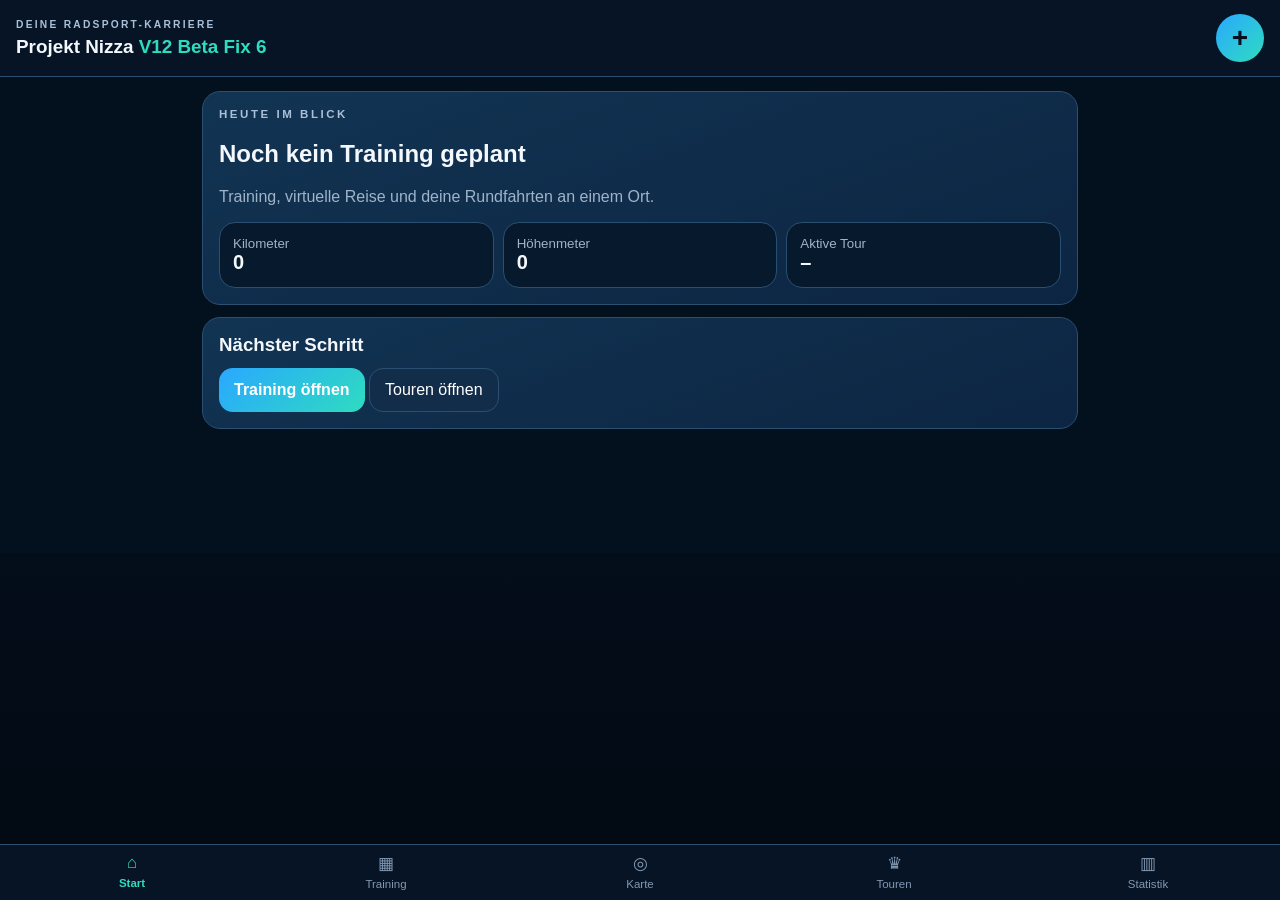
==== commit 210c4f42: "Add files via upload" ====
--- a/index.html
+++ b/index.html
@@ -4,7 +4,7 @@
 <meta charset="utf-8">
 <meta name="viewport" content="width=device-width,initial-scale=1,viewport-fit=cover">
 <meta name="theme-color" content="#061426">
-<title>Projekt Nizza V12 Beta Fix 5 – Bearbeiten & Löschen</title>
+<title>Projekt Nizza V12 Beta Fix 6 – Übersicht</title>
 <style>
 :root{--bg:#03101e;--panel:#0c2542;--panel2:#123453;--line:#2b4f70;--text:#f4f8fc;--muted:#9fb3c9;--accent:#2edcc0;--blue:#2aa8ff;--yellow:#ffd400;--red:#ff6176;--green:#37d58b;--radius:22px}
 *{box-sizing:border-box}html,body{margin:0;min-height:100%;background:linear-gradient(#061426,#020912);color:var(--text);font-family:-apple-system,BlinkMacSystemFont,"Segoe UI",sans-serif}body{padding-bottom:92px}button,input,select,textarea{font:inherit}.top{position:sticky;top:0;z-index:20;padding:18px 20px;background:rgba(4,16,30,.96);border-bottom:1px solid var(--line);display:flex;align-items:center;justify-content:space-between}.eyebrow{font-size:.72rem;letter-spacing:.22em;font-weight:800;color:#aac0d8}.top h1{margin:6px 0 0;font-size:1.45rem}.top h1 b{color:var(--accent)}.round{width:54px;height:54px;border:0;border-radius:50%;font-size:2rem;background:linear-gradient(135deg,var(--blue),var(--accent));color:#04101f;font-weight:900}main{max-width:900px;margin:auto;padding:16px}.view{display:none}.view.active{display:block}.card,.team-card,.stage-card{background:linear-gradient(160deg,var(--panel2),var(--panel));border:1px solid var(--line);border-radius:var(--radius);padding:18px;margin-bottom:14px}.section-head{display:flex;align-items:center;justify-content:space-between;gap:12px;margin-bottom:12px}.section-head h2,.section-head h3{margin:0}.muted{color:var(--muted)}.primary,.secondary,.danger,.tab,.icon{border:0;border-radius:14px;padding:12px 15px;color:white}.primary{background:linear-gradient(135deg,var(--blue),var(--accent));font-weight:800}.secondary{background:#122d4a;border:1px solid var(--line)}.danger{background:#4b1b29;color:#ffd0d7}.icon{width:44px;height:44px;padding:0;background:#153250;font-size:1.25rem}.bottom{position:fixed;z-index:25;bottom:0;left:0;right:0;display:grid;grid-template-columns:repeat(5,1fr);background:#061426;border-top:1px solid var(--line);padding:9px 5px calc(9px + env(safe-area-inset-bottom))}.bottom button{border:0;background:none;color:#8399b2;display:flex;flex-direction:column;align-items:center;gap:4px}.bottom button.active{color:var(--accent);font-weight:800}.tabs{display:flex;gap:8px;overflow:auto;margin:12px 0}.tab{background:#102b48;border:1px solid var(--line);white-space:nowrap}.tab.active{background:var(--blue)}.stats{display:grid;grid-template-columns:repeat(3,1fr);gap:9px}.stat{background:#071a2d;border:1px solid var(--line);border-radius:16px;padding:13px}.stat small{display:block;color:var(--muted)}.stat strong{font-size:1.25rem}.empty{text-align:center;color:var(--muted);padding:28px;border:1px dashed #3a5e7d;border-radius:18px}.team-card{border-left:8px solid var(--team,#2aa8ff)}.rider-grid{display:grid;grid-template-columns:repeat(auto-fit,minmax(150px,1fr));gap:10px}.rider{background:#09213a;border:1px solid var(--line);border-left:7px solid #7f8fa3;border-radius:16px;padding:13px}.rider.gc{border-left-color:var(--yellow)}.rider.climber{border-left-color:var(--red)}.rider.helper{border-left-color:var(--blue)}.rider.sprinter{border-left-color:var(--green)}.rider strong{display:block}.rider span{color:var(--muted);font-size:.85rem}.stage-card{display:flex;justify-content:space-between;align-items:center;gap:12px}.stage-card h3{margin:0 0 5px}.class-row{display:grid;grid-template-columns:42px 1fr auto;gap:10px;align-items:center;padding:13px 0;border-bottom:1px solid var(--line)}.class-row .rank{font-weight:900;font-size:1.15rem}.class-row small{display:block;color:var(--muted);margin-top:3px}.class-row .value{text-align:right;font-weight:800;white-space:nowrap}.modal{width:min(94vw,650px);max-height:90vh;overflow:auto;border:1px solid var(--line);border-radius:24px;background:#091f36;color:white;padding:20px}.modal.full{width:100vw;height:100dvh;max-width:none;max-height:none;border-radius:0;border:0;margin:0;padding:0}.modal::backdrop{background:rgba(0,0,0,.78)}.modal-head{display:flex;justify-content:space-between;align-items:center;gap:12px}.modal-head h2{margin:0}.full-head{position:sticky;top:0;z-index:5;background:#061426;border-bottom:1px solid var(--line);padding:17px;display:flex;justify-content:space-between;align-items:center}.full-body{padding:16px;max-width:760px;margin:auto}.full-tabs{position:sticky;top:78px;z-index:4;background:#061426;border-bottom:1px solid var(--line);padding:9px 14px;display:flex;gap:8px;overflow:auto}label{display:block;color:#bfd0e2;font-weight:700;margin:12px 0}input,select,textarea{width:100%;margin-top:7px;padding:13px;border-radius:13px;border:1px solid #365d7e;background:#05182a;color:white}.grid2{display:grid;grid-template-columns:1fr 1fr;gap:10px}.actions{display:flex;gap:8px;flex-wrap:wrap;margin-top:15px}.picker-team{margin-bottom:16px}.picker-team h3{margin:0 0 9px}.picker-rider{width:100%;text-align:left;background:#0b2845;border:1px solid var(--line);border-radius:15px;color:white;padding:13px;margin-bottom:8px}.mapbox{background:#082039;border:1px solid var(--line);border-radius:20px;padding:14px}.route{height:14px;background:#1a3c58;border-radius:99px;overflow:hidden;margin:18px 0}.route span{display:block;height:100%;background:linear-gradient(90deg,var(--blue),var(--accent))}.mapline{position:relative;height:130px;margin-top:12px}.mapline:before{content:"";position:absolute;left:6%;right:6%;top:64px;height:7px;border-radius:99px;background:#254761}.mapline .done{position:absolute;left:6%;top:64px;height:7px;border-radius:99px;background:var(--accent)}.mapline .bike{position:absolute;top:37px;transform:translateX(-50%);font-size:28px}.mapline .p{position:absolute;top:54px;width:22px;height:22px;border:4px solid var(--accent);background:white;border-radius:50%;transform:translateX(-50%)}.mapline .label{position:absolute;top:88px;transform:translateX(-50%);font-size:.72rem;color:var(--muted)}
@@ -31,10 +31,66 @@
 .manage-strip{display:flex;gap:8px;flex-wrap:wrap;margin-top:14px;padding-top:14px;border-top:1px solid var(--line)}
 .confirm-note{background:#381a25;border:1px solid #6e3041;border-radius:14px;padding:12px;color:#ffd5dd;margin:12px 0}
 @media(max-width:560px){.class-row.editable{grid-template-columns:34px minmax(0,1fr) auto}.class-row.editable .entry-actions{grid-column:2/4;justify-content:flex-start}.full-head .header-title h2{max-width:38vw}.section-head{align-items:flex-start}.section-head>.compact-actions{justify-content:flex-end}}
+
+
+/* V12 Beta Fix 6 – mobile Übersicht */
+html,body{max-width:100%;overflow-x:hidden}
+body{background:#03101e}
+.top{background:#061426;padding:14px 16px;min-height:76px}
+.top>div{min-width:0}.top h1{font-size:1.18rem;white-space:nowrap;overflow:hidden;text-overflow:ellipsis;max-width:72vw}.top .eyebrow{font-size:.64rem}
+.round{width:48px;height:48px;flex:0 0 48px;font-size:1.75rem}
+main{width:100%;max-width:900px;padding:14px 12px 20px;overflow-x:hidden}
+.card,.team-card,.stage-card{border-radius:18px;padding:16px;margin-bottom:12px}
+button{touch-action:manipulation}
+.primary,.secondary,.danger,.tab,.icon{min-height:44px}
+
+.page-head{display:flex;align-items:flex-end;justify-content:space-between;gap:12px;margin:2px 0 14px}
+.page-head-copy{min-width:0}.page-head h2{margin:4px 0 0;font-size:1.65rem}.page-actions{display:flex;gap:8px;flex:0 0 auto}.page-actions button{padding:10px 12px;white-space:nowrap}
+.pool-overview{display:grid;grid-template-columns:44px minmax(0,1fr) auto;gap:12px;align-items:center;background:#0a2139;border:1px solid var(--line);border-radius:18px;padding:13px 14px;margin-bottom:12px}
+.pool-overview-icon{width:44px;height:44px;border-radius:14px;display:grid;place-items:center;background:#102f4e;font-size:1.25rem}.pool-overview h3{margin:0 0 3px;font-size:1rem}.pool-overview p{margin:0;font-size:.82rem}.pool-overview button{padding:9px 11px}
+.tour-switcher{display:grid;grid-template-columns:auto minmax(0,1fr);gap:10px;align-items:center;background:#071a2d;border:1px solid var(--line);border-radius:15px;padding:9px 10px;margin:0 0 12px}.tour-switcher label{margin:0;color:var(--muted);font-size:.78rem;white-space:nowrap}.tour-switcher select{margin:0;padding:10px 38px 10px 12px;font-weight:800;background:#102d49}
+.tour-dashboard{background:linear-gradient(160deg,#123453,#0a2139);border:1px solid var(--line);border-radius:20px;padding:16px;box-shadow:0 12px 30px rgba(0,0,0,.14)}
+.dashboard-head{display:flex;align-items:flex-start;justify-content:space-between;gap:12px;padding-bottom:13px;border-bottom:1px solid rgba(107,143,174,.32)}.dashboard-head-copy{min-width:0}.dashboard-head h3{margin:0;font-size:1.35rem;overflow-wrap:anywhere}.dashboard-head p{margin:5px 0 0;font-size:.86rem}.dashboard-actions{display:flex;gap:7px;flex:0 0 auto}
+.small-icon{width:42px;height:42px;padding:0;border-radius:13px;display:grid;place-items:center;font-size:1rem}
+.metric-grid{display:grid;grid-template-columns:repeat(3,minmax(0,1fr));gap:8px;margin:14px 0}.metric{min-width:0;background:#061a2d;border:1px solid var(--line);border-radius:15px;padding:12px 10px}.metric span{display:block;color:var(--muted);font-size:.68rem;line-height:1.15;min-height:2.3em}.metric strong{display:block;margin-top:5px;font-size:1.35rem}
+.tour-menu-grid{display:grid;grid-template-columns:repeat(3,minmax(0,1fr));gap:8px}.tour-menu-button{border:1px solid #365d7e;border-radius:15px;background:#102d49;color:white;padding:12px 7px;min-width:0}.tour-menu-button b{display:block;font-size:1.15rem;margin-bottom:4px}.tour-menu-button span{font-size:.8rem;font-weight:800}
+
+.modal.full{overflow-x:hidden;background:#061426}.full-head{min-height:72px;padding:12px 13px;background:#061426}.full-head .header-main{min-width:0;flex:1}.full-head .header-title{min-width:0;flex:1}.full-head .header-title h2{max-width:none;font-size:1.18rem;white-space:nowrap;overflow:hidden;text-overflow:ellipsis}.full-head .eyebrow{font-size:.61rem}.full-body{width:100%;max-width:760px;padding:13px 12px 28px;overflow-x:hidden}.full-tabs{top:72px;padding:8px 12px;background:#061426}.full-tabs .tab{padding:9px 13px}
+.pool-summary-card{display:grid;grid-template-columns:minmax(0,1fr) auto;gap:12px;align-items:center;background:linear-gradient(145deg,#123453,#0a2139);border:1px solid var(--line);border-radius:18px;padding:15px;margin-bottom:12px}.pool-summary-card h3{margin:2px 0 4px;font-size:1.25rem}.pool-summary-card p{margin:0;font-size:.85rem}.pool-summary-card button{white-space:nowrap;padding:11px 13px}.pool-note{font-size:.84rem;line-height:1.4;padding:10px 12px;margin-bottom:12px}
+
+.team-card{padding:0;border-left:0;border-top:5px solid var(--team,#2aa8ff);overflow:hidden;background:#0c2946}
+.team-card-header{display:flex;align-items:flex-start;justify-content:space-between;gap:10px;padding:14px 14px 12px}.team-main{min-width:0}.team-main h3{margin:7px 0 3px;font-size:1.18rem;line-height:1.2;overflow-wrap:anywhere}.team-main p{margin:0;font-size:.82rem}.team-action-icons{display:flex;gap:7px;flex:0 0 auto}.team-action-icons button,.rider-action-icons button{width:40px;height:40px;padding:0;border-radius:12px;display:grid;place-items:center}
+.add-rider-wide{display:block;width:calc(100% - 28px);margin:0 14px 12px;padding:10px 12px;border-radius:13px}
+.rider-list{display:grid;gap:0;border-top:1px solid rgba(105,143,174,.28)}
+.rider-row{position:relative;display:grid;grid-template-columns:7px minmax(0,1fr) auto;gap:11px;align-items:center;min-width:0;background:#082039;border-bottom:1px solid rgba(105,143,174,.24);padding:11px 12px 11px 0}.rider-row:last-child{border-bottom:0}.role-bar{align-self:stretch;width:7px;border-radius:0 8px 8px 0;background:#7f8fa3}.rider-row.gc .role-bar{background:var(--yellow)}.rider-row.climber .role-bar{background:var(--red)}.rider-row.helper .role-bar{background:var(--blue)}.rider-row.sprinter .role-bar{background:var(--green)}.rider-copy{min-width:0}.rider-copy strong{display:block;font-size:1rem;line-height:1.2;white-space:nowrap;overflow:hidden;text-overflow:ellipsis}.rider-copy span{display:block;color:var(--muted);font-size:.79rem;margin-top:3px}.rider-action-icons{display:flex;gap:6px;flex:0 0 auto}.rider-action-icons button{width:36px;height:36px;border-radius:11px;font-size:.88rem}
+.team-card .empty{margin:0 12px 12px;padding:20px}
+
+.section-head{min-width:0}.section-head>div{min-width:0}.compact-actions{flex:0 0 auto}
+.bottom{padding-top:7px}.bottom button{font-size:.72rem;min-width:0}.bottom button span{font-size:1.05rem}
+
+@media(max-width:560px){
+ .top{padding:12px 13px}.top h1{font-size:1.06rem;max-width:70vw}.round{width:46px;height:46px;flex-basis:46px}
+ main{padding:12px 10px 18px}
+ .page-head{align-items:center}.page-head h2{font-size:1.45rem}.page-actions{gap:6px}.page-actions button{font-size:.82rem;padding:9px 10px}
+ .pool-overview{grid-template-columns:40px minmax(0,1fr) auto;padding:11px;gap:9px}.pool-overview-icon{width:40px;height:40px}.pool-overview button{font-size:.78rem;padding:8px 9px}
+ .tour-switcher{grid-template-columns:1fr}.tour-switcher label{padding-left:2px}.tour-dashboard{padding:14px}.dashboard-head h3{font-size:1.2rem}.dashboard-head p{font-size:.8rem}.small-icon{width:39px;height:39px}
+ .metric-grid{gap:6px}.metric{padding:10px 7px}.metric span{font-size:.61rem}.metric strong{font-size:1.22rem}
+ .tour-menu-grid{gap:6px}.tour-menu-button{padding:11px 4px}.tour-menu-button b{font-size:1rem}.tour-menu-button span{font-size:.7rem}
+ .pool-summary-card{grid-template-columns:1fr}.pool-summary-card button{width:100%}
+ .full-head{padding:10px}.full-head .header-title h2{font-size:1.06rem}.full-head .header-actions{gap:5px}.full-head .header-actions .icon,.full-head .back-btn{width:40px;height:40px}
+ .full-body{padding:11px 10px 24px}.rider-grid{grid-template-columns:1fr}.team-card-header{padding:13px 12px 11px}.add-rider-wide{width:calc(100% - 24px);margin-left:12px;margin-right:12px}.rider-row{padding-right:10px;gap:9px}
+ .section-head{align-items:center}.section-head>.compact-actions{justify-content:flex-end}.section-head h3{font-size:1.08rem}
+ .stats{grid-template-columns:repeat(3,minmax(0,1fr));gap:6px}.stat{padding:10px 8px}.stat small{font-size:.65rem}.stat strong{font-size:1.05rem}
+}
+
+@media(max-width:370px){
+ .page-actions .secondary{display:none}.pool-overview{grid-template-columns:36px minmax(0,1fr)}.pool-overview button{grid-column:1/3;width:100%}.tour-menu-button span{font-size:.65rem}.metric span{font-size:.58rem}.dashboard-actions{gap:4px}
+}
+
 </style>
 </head>
 <body>
-<header class="top"><div><div class="eyebrow">DEINE RADSPORT-KARRIERE</div><h1>Projekt Nizza <b>V12 Beta Fix 5</b></h1></div><button id="quick" class="round">+</button></header>
+<header class="top"><div><div class="eyebrow">DEINE RADSPORT-KARRIERE</div><h1>Projekt Nizza <b>V12 Beta Fix 6</b></h1></div><button id="quick" class="round">+</button></header>
 <main>
 <section id="view-start" class="view active"></section>
 <section id="view-training" class="view"></section>
@@ -166,7 +222,7 @@
  $('#riderForm').onsubmit=e=>{e.preventDefault();const data={name:$('#riderName').value.trim(),role:$('#riderRole').value};if(rider){rider.name=data.name;rider.role=data.role}else team.riders.push({id:uid(),...data});save();openTeamPool()};
  if(rider)$('#deleteRider').onclick=()=>deleteRiderDirect(team,rider)
 }
-function teamCardHtml(team,editable=false,selected=false){return `<article class="team-card" style="--team:${team.color}"><div class="section-head"><div><div class="${selected?'team-selected':'team-not-selected'}">${selected?'✓ Für Tour ausgewählt':'Im Team-Pool'}</div><h3 style="margin:9px 0 3px">${esc(team.name)}</h3><p class="muted">${team.riders.length} Fahrer</p></div>${editable?`<div class="compact-actions"><button data-edit-team="${team.id}" class="secondary">Bearbeiten</button><button data-delete-team="${team.id}" class="danger">Löschen</button><button data-add-rider="${team.id}" class="primary">+ Fahrer</button></div>`:''}</div><div class="rider-grid">${team.riders.map(r=>`<div class="rider ${r.role}"><strong>${esc(r.name)}</strong><span>${roleLabel[r.role]}</span>${editable?`<div class="rider-actions"><button data-edit-rider="${r.id}" data-team-id="${team.id}" class="secondary">Bearbeiten</button><button data-delete-rider="${r.id}" data-team-id="${team.id}" class="danger">Löschen</button></div>`:''}</div>`).join('')||'<div class="empty">Noch kein Fahrer.</div>'}</div></article>`}
+function teamCardHtml(team,editable=false,selected=false){return `<article class="team-card" style="--team:${team.color}"><div class="team-card-header"><div class="team-main"><div class="${selected?'team-selected':'team-not-selected'}">${selected?'✓ Für Tour ausgewählt':'Team-Pool'}</div><h3>${esc(team.name)}</h3><p class="muted">${team.riders.length} Fahrer</p></div>${editable?`<div class="team-action-icons"><button data-edit-team="${team.id}" class="secondary" aria-label="Team bearbeiten" title="Team bearbeiten">✎</button><button data-delete-team="${team.id}" class="danger" aria-label="Team löschen" title="Team löschen">⌫</button></div>`:''}</div>${editable?`<button data-add-rider="${team.id}" class="primary add-rider-wide">+ Fahrer hinzufügen</button>`:''}<div class="rider-list">${team.riders.map(r=>`<div class="rider-row ${r.role}"><i class="role-bar"></i><div class="rider-copy"><strong>${esc(r.name)}</strong><span>${roleLabel[r.role]}</span></div>${editable?`<div class="rider-action-icons"><button data-edit-rider="${r.id}" data-team-id="${team.id}" class="secondary" aria-label="Fahrer bearbeiten" title="Fahrer bearbeiten">✎</button><button data-delete-rider="${r.id}" data-team-id="${team.id}" class="danger" aria-label="Fahrer löschen" title="Fahrer löschen">⌫</button></div>`:''}</div>`).join('')||'<div class="empty">Noch kein Fahrer.</div>'}</div></article>`}
 function bindPoolEditor(){
  $$('[data-edit-team]').forEach(b=>b.onclick=()=>openTeamForm(state.teamPool.find(x=>x.id===b.dataset.editTeam)));
  $$('[data-delete-team]').forEach(b=>b.onclick=()=>deleteTeamDirect(state.teamPool.find(x=>x.id===b.dataset.deleteTeam)));
@@ -175,7 +231,8 @@
  $$('[data-delete-rider]').forEach(b=>b.onclick=()=>{const team=state.teamPool.find(x=>x.id===b.dataset.teamId);const rider=team?.riders.find(r=>r.id===b.dataset.deleteRider);if(team&&rider)deleteRiderDirect(team,rider)})
 }
 function openTeamPool(){
- modal(`<div class="full-head"><div class="header-main"><button id="poolBack" class="icon back-btn">‹</button><div class="header-title"><div class="eyebrow">ZENTRALE VERWALTUNG</div><h2>Team- & Fahrerpool</h2></div></div><button data-close class="icon">×</button></div><div class="full-body"><div class="pool-note">Lege jedes Team nur einmal an. Bearbeiten und Löschen ist jederzeit direkt an Team und Fahrer möglich.</div><div class="section-head"><div><h3>${state.teamPool.length} Teams</h3><p class="muted">${state.teamPool.reduce((n,t)=>n+t.riders.length,0)} Fahrer insgesamt</p></div><button id="poolAddTeam" class="primary">+ Team</button></div><div id="poolTeams">${state.teamPool.map(t=>teamCardHtml(t,true,false)).join('')||'<div class="empty">Noch kein Team im Pool.</div>'}</div></div>`,true);
+ const riderCount=state.teamPool.reduce((n,t)=>n+t.riders.length,0);
+ modal(`<div class="full-head"><div class="header-main"><button id="poolBack" class="icon back-btn" aria-label="Zurück">‹</button><div class="header-title"><div class="eyebrow">ZENTRALE VERWALTUNG</div><h2>Teams & Fahrer</h2></div></div><button data-close class="icon" aria-label="Schließen">×</button></div><div class="full-body"><div class="pool-summary-card"><div><div class="eyebrow">DEIN TEAM-POOL</div><h3>${state.teamPool.length} Teams</h3><p class="muted">${riderCount} Fahrer insgesamt</p></div><button id="poolAddTeam" class="primary">+ Neues Team</button></div><div class="pool-note">Jedes Team wird hier einmal zentral verwaltet. Fahrer lassen sich direkt in der jeweiligen Mannschaft bearbeiten.</div><div id="poolTeams">${state.teamPool.map(t=>teamCardHtml(t,true,false)).join('')||'<div class="empty"><h3>Noch kein Team</h3><p>Lege deine erste Mannschaft an.</p></div>'}</div></div>`,true);
  $('#poolBack').onclick=()=>{closeModal();show('tours')};$('#poolAddTeam').onclick=()=>openTeamForm();bindPoolEditor()
 }
 function openTeamSelector(t){
@@ -186,10 +243,11 @@
 }
 function openStageForm(t,stage=null){modal(`<div class="modal-head"><div class="header-main"><button id="stageFormBack" type="button" class="icon back-btn">‹</button><h2>${stage?'Etappe bearbeiten':'Etappe anlegen'}</h2></div><button data-close class="icon">×</button></div><form id="stageForm"><label>Etappenname<input id="stageName" value="${esc(stage?.name||'')}" placeholder="Etappe 1" required></label><label>Datum<input id="stageDate" type="date" value="${stage?.date||''}"></label><div class="actions"><button class="primary">Speichern</button>${stage?'<button type="button" id="deleteStageForm" class="danger">Etappe löschen</button>':''}</div></form>`);$('#stageFormBack').onclick=()=>openTour(t.id,'stages');$('#stageForm').onsubmit=e=>{e.preventDefault();if(stage){stage.name=$('#stageName').value.trim();stage.date=$('#stageDate').value}else t.stages.push({id:uid(),name:$('#stageName').value.trim(),date:$('#stageDate').value,results:[],mountain:[],sprint:[]});save();openTour(t.id,'stages')};if(stage)$('#deleteStageForm').onclick=()=>deleteStage(t,stage)}
 function renderTours(){
- const t=activeTour();
- $('#view-tours').innerHTML=`<div class="section-head"><div><div class="eyebrow">MEINE RUNDFAHRTEN</div><h2>${esc(t?.name||'Touren')}</h2></div><div class="pool-toolbar"><button id="openPool" class="secondary">Team-Pool</button><button id="newTour" class="primary">+ Tour</button></div></div><article class="card"><div class="row-between"><div><h3 style="margin:0">Zentrale Teams</h3><p class="muted">${state.teamPool.length} Teams · ${state.teamPool.reduce((n,x)=>n+x.riders.length,0)} Fahrer</p></div><button id="openPoolCard" class="secondary">Verwalten</button></div></article>${state.tours.length?`<div class="tabs">${state.tours.map(x=>`<button data-tour-select="${x.id}" class="tab ${x.id===t?.id?'active':''}">${esc(x.name)}</button>`).join('')}</div><article class="card"><div class="section-head"><div><h3 style="margin:0">${esc(t.name)}</h3><p class="muted">Tour verwalten, ändern oder löschen</p></div><div class="compact-actions"><button id="editTour" class="secondary">Bearbeiten</button><button id="deleteTourQuick" class="danger">Löschen</button></div></div><div class="stats"><div class="stat"><small>Ausgewählte Teams</small><strong>${selectedTeams(t).length}</strong></div><div class="stat"><small>Fahrer</small><strong>${allRiders(t).length}</strong></div><div class="stat"><small>Etappen</small><strong>${t.stages.length}</strong></div></div><div class="tabs"><button id="goTeams" class="tab">Teams</button><button id="goStages" class="tab">Etappen</button><button id="goOverall" class="tab">Gesamt</button></div></article>`:'<div class="empty">Erstelle deine erste Tour. Deine Teams kannst du vorher zentral im Team-Pool anlegen.</div>'}`;
+ const t=activeTour(),riderCount=state.teamPool.reduce((n,x)=>n+x.riders.length,0);
+ $('#view-tours').innerHTML=`<div class="page-head"><div class="page-head-copy"><div class="eyebrow">MEINE RUNDFAHRTEN</div><h2>Touren</h2></div><div class="page-actions"><button id="openPool" class="secondary">Team-Pool</button><button id="newTour" class="primary">+ Tour</button></div></div><article class="pool-overview"><div class="pool-overview-icon">♟</div><div><h3>Zentrale Teams</h3><p class="muted">${state.teamPool.length} Teams · ${riderCount} Fahrer</p></div><button id="openPoolCard" class="secondary">Verwalten</button></article>${state.tours.length?`<div class="tour-switcher"><label for="tourSelect">Aktive Tour</label><select id="tourSelect">${state.tours.map(x=>`<option value="${x.id}" ${x.id===t?.id?'selected':''}>${esc(x.name)}</option>`).join('')}</select></div><article class="tour-dashboard"><div class="dashboard-head"><div class="dashboard-head-copy"><h3>${esc(t.name)}</h3><p class="muted">Teams, Etappen und Wertungen verwalten</p></div><div class="dashboard-actions"><button id="editTour" class="secondary small-icon" aria-label="Tour bearbeiten" title="Tour bearbeiten">✎</button><button id="deleteTourQuick" class="danger small-icon" aria-label="Tour löschen" title="Tour löschen">⌫</button></div></div><div class="metric-grid"><div class="metric"><span>Teams</span><strong>${selectedTeams(t).length}</strong></div><div class="metric"><span>Fahrer</span><strong>${allRiders(t).length}</strong></div><div class="metric"><span>Etappen</span><strong>${t.stages.length}</strong></div></div><div class="tour-menu-grid"><button id="goTeams" class="tour-menu-button"><b>♟</b><span>Teams</span></button><button id="goStages" class="tour-menu-button"><b>▤</b><span>Etappen</span></button><button id="goOverall" class="tour-menu-button"><b>★</b><span>Wertungen</span></button></div></article>`:'<div class="empty"><h3>Noch keine Tour</h3><p>Lege zuerst eine Rundfahrt an. Teams kannst du unabhängig davon im Team-Pool verwalten.</p><button id="emptyNewTour" class="primary">+ Erste Tour erstellen</button></div>'}`;
  $('#newTour').onclick=()=>openTourForm();$('#openPool').onclick=openTeamPool;$('#openPoolCard').onclick=openTeamPool;
- $$('[data-tour-select]').forEach(b=>b.onclick=()=>{state.activeTourId=b.dataset.tourSelect;save()});
+ if($('#emptyNewTour'))$('#emptyNewTour').onclick=()=>openTourForm();
+ if($('#tourSelect'))$('#tourSelect').onchange=e=>{state.activeTourId=e.target.value;save()};
  if(t){$('#goTeams').onclick=()=>openTour(t.id,'teams');$('#goStages').onclick=()=>openTour(t.id,'stages');$('#goOverall').onclick=()=>openTour(t.id,'overall');$('#editTour').onclick=()=>openTourForm(t);$('#deleteTourQuick').onclick=()=>deleteTour(t)}
 }
 function openTour(id,tab='teams'){const t=state.tours.find(x=>x.id===id);if(!t)return;modal(`<div class="full-head"><div class="header-main"><button id="tourBack" class="icon back-btn">‹</button><div class="header-title"><div class="eyebrow">TOUR</div><h2>${esc(t.name)}</h2></div></div><div class="header-actions"><button id="tourEdit" class="icon edit-btn">✎</button><button id="tourDelete" class="icon delete-btn">⌫</button><button data-close class="icon">×</button></div></div><div class="full-tabs"><button data-tourtab="teams" class="tab">Teams</button><button data-tourtab="stages" class="tab">Etappen</button><button data-tourtab="overall" class="tab">Gesamt</button></div><div id="tourBody" class="full-body"></div>`,true);$('#tourBack').onclick=()=>{closeModal();show('tours')};$('#tourEdit').onclick=()=>openTourForm(t);$('#tourDelete').onclick=()=>deleteTour(t);$$('[data-tourtab]').forEach(b=>b.onclick=()=>drawTourTab(t,b.dataset.tourtab));drawTourTab(t,tab)}
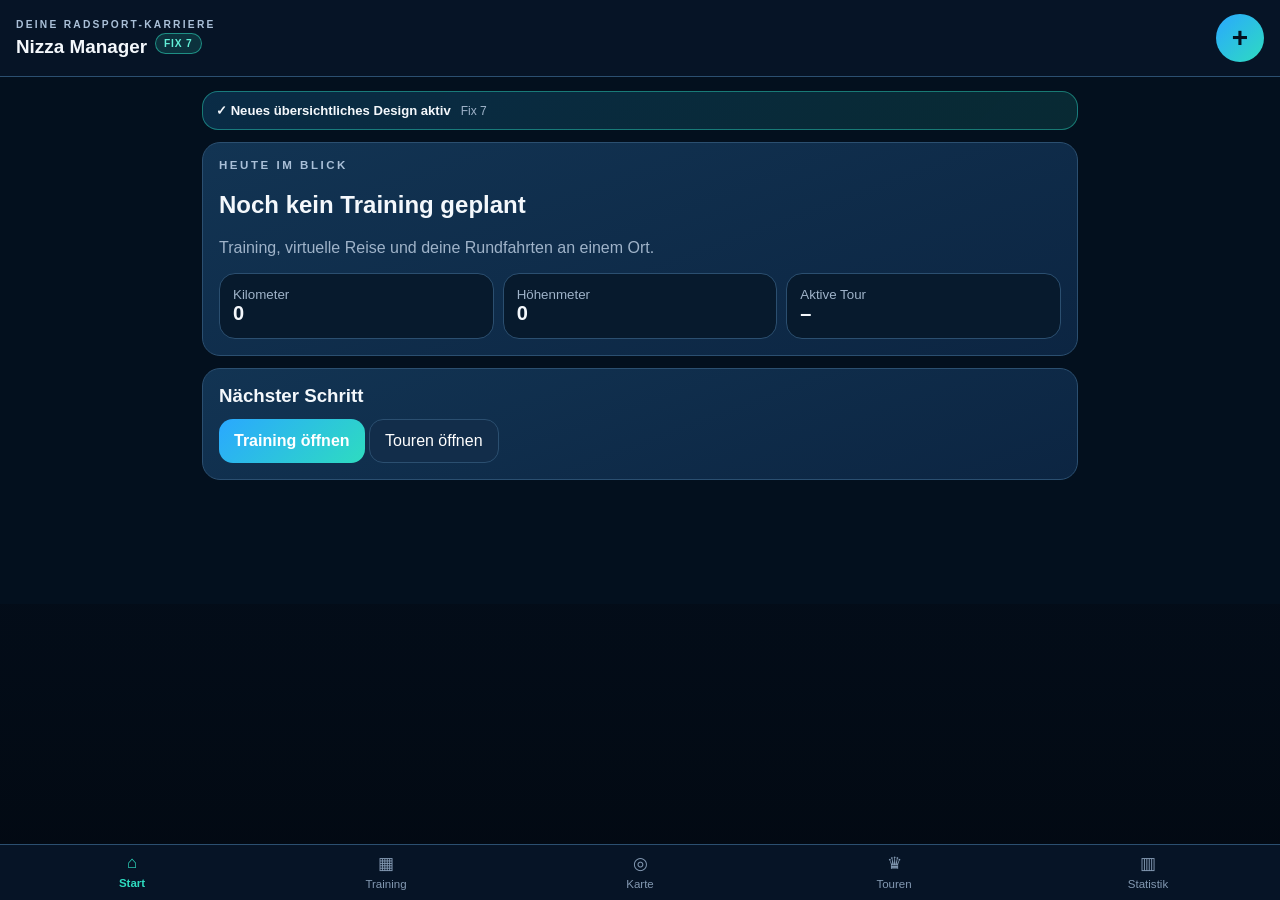
==== commit aca8b06c: "Add files via upload" ====
--- a/index.html
+++ b/index.html
@@ -4,7 +4,10 @@
 <meta charset="utf-8">
 <meta name="viewport" content="width=device-width,initial-scale=1,viewport-fit=cover">
 <meta name="theme-color" content="#061426">
-<title>Projekt Nizza V12 Beta Fix 6 – Übersicht</title>
+<meta http-equiv="Cache-Control" content="no-cache, no-store, must-revalidate">
+<meta http-equiv="Pragma" content="no-cache">
+<meta http-equiv="Expires" content="0">
+<title>Projekt Nizza – Fix 7 neues Design</title>
 <style>
 :root{--bg:#03101e;--panel:#0c2542;--panel2:#123453;--line:#2b4f70;--text:#f4f8fc;--muted:#9fb3c9;--accent:#2edcc0;--blue:#2aa8ff;--yellow:#ffd400;--red:#ff6176;--green:#37d58b;--radius:22px}
 *{box-sizing:border-box}html,body{margin:0;min-height:100%;background:linear-gradient(#061426,#020912);color:var(--text);font-family:-apple-system,BlinkMacSystemFont,"Segoe UI",sans-serif}body{padding-bottom:92px}button,input,select,textarea{font:inherit}.top{position:sticky;top:0;z-index:20;padding:18px 20px;background:rgba(4,16,30,.96);border-bottom:1px solid var(--line);display:flex;align-items:center;justify-content:space-between}.eyebrow{font-size:.72rem;letter-spacing:.22em;font-weight:800;color:#aac0d8}.top h1{margin:6px 0 0;font-size:1.45rem}.top h1 b{color:var(--accent)}.round{width:54px;height:54px;border:0;border-radius:50%;font-size:2rem;background:linear-gradient(135deg,var(--blue),var(--accent));color:#04101f;font-weight:900}main{max-width:900px;margin:auto;padding:16px}.view{display:none}.view.active{display:block}.card,.team-card,.stage-card{background:linear-gradient(160deg,var(--panel2),var(--panel));border:1px solid var(--line);border-radius:var(--radius);padding:18px;margin-bottom:14px}.section-head{display:flex;align-items:center;justify-content:space-between;gap:12px;margin-bottom:12px}.section-head h2,.section-head h3{margin:0}.muted{color:var(--muted)}.primary,.secondary,.danger,.tab,.icon{border:0;border-radius:14px;padding:12px 15px;color:white}.primary{background:linear-gradient(135deg,var(--blue),var(--accent));font-weight:800}.secondary{background:#122d4a;border:1px solid var(--line)}.danger{background:#4b1b29;color:#ffd0d7}.icon{width:44px;height:44px;padding:0;background:#153250;font-size:1.25rem}.bottom{position:fixed;z-index:25;bottom:0;left:0;right:0;display:grid;grid-template-columns:repeat(5,1fr);background:#061426;border-top:1px solid var(--line);padding:9px 5px calc(9px + env(safe-area-inset-bottom))}.bottom button{border:0;background:none;color:#8399b2;display:flex;flex-direction:column;align-items:center;gap:4px}.bottom button.active{color:var(--accent);font-weight:800}.tabs{display:flex;gap:8px;overflow:auto;margin:12px 0}.tab{background:#102b48;border:1px solid var(--line);white-space:nowrap}.tab.active{background:var(--blue)}.stats{display:grid;grid-template-columns:repeat(3,1fr);gap:9px}.stat{background:#071a2d;border:1px solid var(--line);border-radius:16px;padding:13px}.stat small{display:block;color:var(--muted)}.stat strong{font-size:1.25rem}.empty{text-align:center;color:var(--muted);padding:28px;border:1px dashed #3a5e7d;border-radius:18px}.team-card{border-left:8px solid var(--team,#2aa8ff)}.rider-grid{display:grid;grid-template-columns:repeat(auto-fit,minmax(150px,1fr));gap:10px}.rider{background:#09213a;border:1px solid var(--line);border-left:7px solid #7f8fa3;border-radius:16px;padding:13px}.rider.gc{border-left-color:var(--yellow)}.rider.climber{border-left-color:var(--red)}.rider.helper{border-left-color:var(--blue)}.rider.sprinter{border-left-color:var(--green)}.rider strong{display:block}.rider span{color:var(--muted);font-size:.85rem}.stage-card{display:flex;justify-content:space-between;align-items:center;gap:12px}.stage-card h3{margin:0 0 5px}.class-row{display:grid;grid-template-columns:42px 1fr auto;gap:10px;align-items:center;padding:13px 0;border-bottom:1px solid var(--line)}.class-row .rank{font-weight:900;font-size:1.15rem}.class-row small{display:block;color:var(--muted);margin-top:3px}.class-row .value{text-align:right;font-weight:800;white-space:nowrap}.modal{width:min(94vw,650px);max-height:90vh;overflow:auto;border:1px solid var(--line);border-radius:24px;background:#091f36;color:white;padding:20px}.modal.full{width:100vw;height:100dvh;max-width:none;max-height:none;border-radius:0;border:0;margin:0;padding:0}.modal::backdrop{background:rgba(0,0,0,.78)}.modal-head{display:flex;justify-content:space-between;align-items:center;gap:12px}.modal-head h2{margin:0}.full-head{position:sticky;top:0;z-index:5;background:#061426;border-bottom:1px solid var(--line);padding:17px;display:flex;justify-content:space-between;align-items:center}.full-body{padding:16px;max-width:760px;margin:auto}.full-tabs{position:sticky;top:78px;z-index:4;background:#061426;border-bottom:1px solid var(--line);padding:9px 14px;display:flex;gap:8px;overflow:auto}label{display:block;color:#bfd0e2;font-weight:700;margin:12px 0}input,select,textarea{width:100%;margin-top:7px;padding:13px;border-radius:13px;border:1px solid #365d7e;background:#05182a;color:white}.grid2{display:grid;grid-template-columns:1fr 1fr;gap:10px}.actions{display:flex;gap:8px;flex-wrap:wrap;margin-top:15px}.picker-team{margin-bottom:16px}.picker-team h3{margin:0 0 9px}.picker-rider{width:100%;text-align:left;background:#0b2845;border:1px solid var(--line);border-radius:15px;color:white;padding:13px;margin-bottom:8px}.mapbox{background:#082039;border:1px solid var(--line);border-radius:20px;padding:14px}.route{height:14px;background:#1a3c58;border-radius:99px;overflow:hidden;margin:18px 0}.route span{display:block;height:100%;background:linear-gradient(90deg,var(--blue),var(--accent))}.mapline{position:relative;height:130px;margin-top:12px}.mapline:before{content:"";position:absolute;left:6%;right:6%;top:64px;height:7px;border-radius:99px;background:#254761}.mapline .done{position:absolute;left:6%;top:64px;height:7px;border-radius:99px;background:var(--accent)}.mapline .bike{position:absolute;top:37px;transform:translateX(-50%);font-size:28px}.mapline .p{position:absolute;top:54px;width:22px;height:22px;border:4px solid var(--accent);background:white;border-radius:50%;transform:translateX(-50%)}.mapline .label{position:absolute;top:88px;transform:translateX(-50%);font-size:.72rem;color:var(--muted)}
@@ -33,7 +36,7 @@
 @media(max-width:560px){.class-row.editable{grid-template-columns:34px minmax(0,1fr) auto}.class-row.editable .entry-actions{grid-column:2/4;justify-content:flex-start}.full-head .header-title h2{max-width:38vw}.section-head{align-items:flex-start}.section-head>.compact-actions{justify-content:flex-end}}
 
 
-/* V12 Beta Fix 6 – mobile Übersicht */
+/* V12 Beta Fix 7 – mobile Übersicht */
 html,body{max-width:100%;overflow-x:hidden}
 body{background:#03101e}
 .top{background:#061426;padding:14px 16px;min-height:76px}
@@ -87,11 +90,19 @@
  .page-actions .secondary{display:none}.pool-overview{grid-template-columns:36px minmax(0,1fr)}.pool-overview button{grid-column:1/3;width:100%}.tour-menu-button span{font-size:.65rem}.metric span{font-size:.58rem}.dashboard-actions{gap:4px}
 }
 
+
+/* FIX 7: eindeutig sichtbare neue Oberfläche */
+.top-brand{min-width:0}
+.top-title-row{display:flex;align-items:center;gap:8px;min-width:0}
+.version-chip{flex:0 0 auto;background:rgba(46,220,192,.15);border:1px solid rgba(46,220,192,.55);color:#62f0d8;border-radius:999px;padding:4px 8px;font-size:.64rem;font-weight:900;letter-spacing:.08em}
+.update-proof{margin:0 0 12px;background:linear-gradient(135deg,rgba(42,168,255,.18),rgba(46,220,192,.13));border:1px solid rgba(46,220,192,.45);border-radius:16px;padding:11px 13px;display:flex;align-items:center;gap:10px}
+.update-proof b{font-size:.82rem}.update-proof span{color:var(--muted);font-size:.75rem}
+@media(max-width:560px){.top-title-row h1{max-width:52vw}.version-chip{padding:4px 7px}.page-head{align-items:center}.page-actions{gap:6px}.page-actions button{font-size:.78rem;padding:9px 10px}.team-card{padding:14px}.rider-row{grid-template-columns:7px minmax(0,1fr) auto}.rider-action-icons button{width:40px;height:40px}}
 </style>
 </head>
 <body>
-<header class="top"><div><div class="eyebrow">DEINE RADSPORT-KARRIERE</div><h1>Projekt Nizza <b>V12 Beta Fix 6</b></h1></div><button id="quick" class="round">+</button></header>
-<main>
+<header class="top"><div class="top-brand"><div class="eyebrow">DEINE RADSPORT-KARRIERE</div><div class="top-title-row"><h1>Nizza Manager</h1><span class="version-chip">FIX 7</span></div></div><button id="quick" class="round" aria-label="Neu hinzufügen">+</button></header>
+<main><div class="update-proof"><b>✓ Neues übersichtliches Design aktiv</b><span>Fix 7</span></div>
 <section id="view-start" class="view active"></section>
 <section id="view-training" class="view"></section>
 <section id="view-map" class="view"></section>
@@ -104,6 +115,9 @@
 <dialog id="modal" class="modal"></dialog>
 <script>
 'use strict';
+// Entfernt eventuell festhängende alte GitHub-Pages-/Home-Screen-Caches, ohne gespeicherte App-Daten zu löschen.
+if('serviceWorker' in navigator){navigator.serviceWorker.getRegistrations().then(rs=>rs.forEach(r=>r.unregister())).catch(()=>{})}
+if('caches' in window){caches.keys().then(keys=>keys.forEach(k=>caches.delete(k))).catch(()=>{})}
 const $=(s,r=document)=>r.querySelector(s), $$=(s,r=document)=>[...r.querySelectorAll(s)];
 const KEY='projekt-nizza-v12-fix2';
 const uid=()=>Date.now().toString(36)+Math.random().toString(36).slice(2,8);
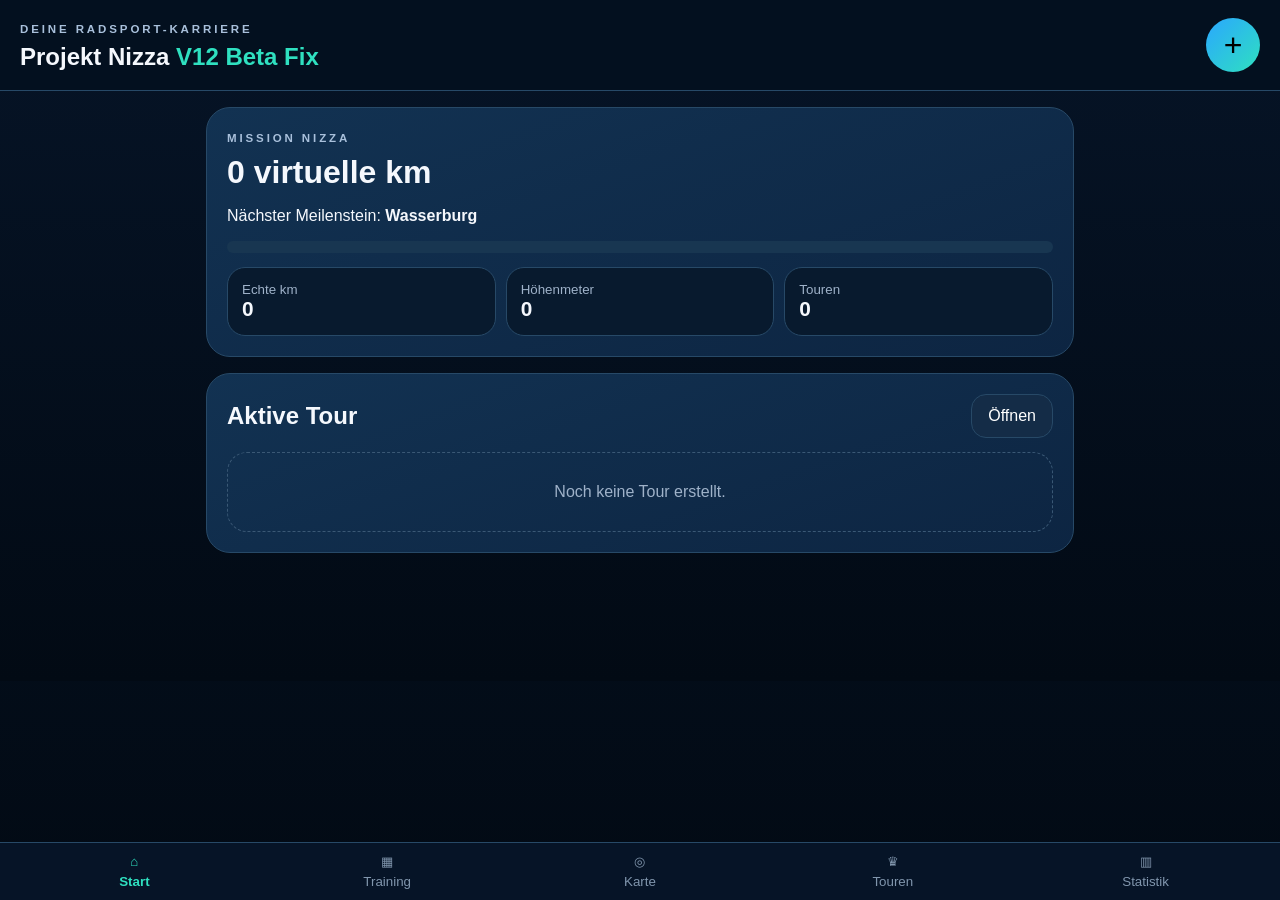
==== commit db11c0d9: "Add files via upload" ====
--- a/index.html
+++ b/index.html
@@ -1,310 +1,74 @@
-<!doctype html>
-<html lang="de">
-<head>
-<meta charset="utf-8">
-<meta name="viewport" content="width=device-width,initial-scale=1,viewport-fit=cover">
-<meta name="theme-color" content="#061426">
-<meta http-equiv="Cache-Control" content="no-cache, no-store, must-revalidate">
-<meta http-equiv="Pragma" content="no-cache">
-<meta http-equiv="Expires" content="0">
-<title>Projekt Nizza – Fix 7 neues Design</title>
-<style>
-:root{--bg:#03101e;--panel:#0c2542;--panel2:#123453;--line:#2b4f70;--text:#f4f8fc;--muted:#9fb3c9;--accent:#2edcc0;--blue:#2aa8ff;--yellow:#ffd400;--red:#ff6176;--green:#37d58b;--radius:22px}
-*{box-sizing:border-box}html,body{margin:0;min-height:100%;background:linear-gradient(#061426,#020912);color:var(--text);font-family:-apple-system,BlinkMacSystemFont,"Segoe UI",sans-serif}body{padding-bottom:92px}button,input,select,textarea{font:inherit}.top{position:sticky;top:0;z-index:20;padding:18px 20px;background:rgba(4,16,30,.96);border-bottom:1px solid var(--line);display:flex;align-items:center;justify-content:space-between}.eyebrow{font-size:.72rem;letter-spacing:.22em;font-weight:800;color:#aac0d8}.top h1{margin:6px 0 0;font-size:1.45rem}.top h1 b{color:var(--accent)}.round{width:54px;height:54px;border:0;border-radius:50%;font-size:2rem;background:linear-gradient(135deg,var(--blue),var(--accent));color:#04101f;font-weight:900}main{max-width:900px;margin:auto;padding:16px}.view{display:none}.view.active{display:block}.card,.team-card,.stage-card{background:linear-gradient(160deg,var(--panel2),var(--panel));border:1px solid var(--line);border-radius:var(--radius);padding:18px;margin-bottom:14px}.section-head{display:flex;align-items:center;justify-content:space-between;gap:12px;margin-bottom:12px}.section-head h2,.section-head h3{margin:0}.muted{color:var(--muted)}.primary,.secondary,.danger,.tab,.icon{border:0;border-radius:14px;padding:12px 15px;color:white}.primary{background:linear-gradient(135deg,var(--blue),var(--accent));font-weight:800}.secondary{background:#122d4a;border:1px solid var(--line)}.danger{background:#4b1b29;color:#ffd0d7}.icon{width:44px;height:44px;padding:0;background:#153250;font-size:1.25rem}.bottom{position:fixed;z-index:25;bottom:0;left:0;right:0;display:grid;grid-template-columns:repeat(5,1fr);background:#061426;border-top:1px solid var(--line);padding:9px 5px calc(9px + env(safe-area-inset-bottom))}.bottom button{border:0;background:none;color:#8399b2;display:flex;flex-direction:column;align-items:center;gap:4px}.bottom button.active{color:var(--accent);font-weight:800}.tabs{display:flex;gap:8px;overflow:auto;margin:12px 0}.tab{background:#102b48;border:1px solid var(--line);white-space:nowrap}.tab.active{background:var(--blue)}.stats{display:grid;grid-template-columns:repeat(3,1fr);gap:9px}.stat{background:#071a2d;border:1px solid var(--line);border-radius:16px;padding:13px}.stat small{display:block;color:var(--muted)}.stat strong{font-size:1.25rem}.empty{text-align:center;color:var(--muted);padding:28px;border:1px dashed #3a5e7d;border-radius:18px}.team-card{border-left:8px solid var(--team,#2aa8ff)}.rider-grid{display:grid;grid-template-columns:repeat(auto-fit,minmax(150px,1fr));gap:10px}.rider{background:#09213a;border:1px solid var(--line);border-left:7px solid #7f8fa3;border-radius:16px;padding:13px}.rider.gc{border-left-color:var(--yellow)}.rider.climber{border-left-color:var(--red)}.rider.helper{border-left-color:var(--blue)}.rider.sprinter{border-left-color:var(--green)}.rider strong{display:block}.rider span{color:var(--muted);font-size:.85rem}.stage-card{display:flex;justify-content:space-between;align-items:center;gap:12px}.stage-card h3{margin:0 0 5px}.class-row{display:grid;grid-template-columns:42px 1fr auto;gap:10px;align-items:center;padding:13px 0;border-bottom:1px solid var(--line)}.class-row .rank{font-weight:900;font-size:1.15rem}.class-row small{display:block;color:var(--muted);margin-top:3px}.class-row .value{text-align:right;font-weight:800;white-space:nowrap}.modal{width:min(94vw,650px);max-height:90vh;overflow:auto;border:1px solid var(--line);border-radius:24px;background:#091f36;color:white;padding:20px}.modal.full{width:100vw;height:100dvh;max-width:none;max-height:none;border-radius:0;border:0;margin:0;padding:0}.modal::backdrop{background:rgba(0,0,0,.78)}.modal-head{display:flex;justify-content:space-between;align-items:center;gap:12px}.modal-head h2{margin:0}.full-head{position:sticky;top:0;z-index:5;background:#061426;border-bottom:1px solid var(--line);padding:17px;display:flex;justify-content:space-between;align-items:center}.full-body{padding:16px;max-width:760px;margin:auto}.full-tabs{position:sticky;top:78px;z-index:4;background:#061426;border-bottom:1px solid var(--line);padding:9px 14px;display:flex;gap:8px;overflow:auto}label{display:block;color:#bfd0e2;font-weight:700;margin:12px 0}input,select,textarea{width:100%;margin-top:7px;padding:13px;border-radius:13px;border:1px solid #365d7e;background:#05182a;color:white}.grid2{display:grid;grid-template-columns:1fr 1fr;gap:10px}.actions{display:flex;gap:8px;flex-wrap:wrap;margin-top:15px}.picker-team{margin-bottom:16px}.picker-team h3{margin:0 0 9px}.picker-rider{width:100%;text-align:left;background:#0b2845;border:1px solid var(--line);border-radius:15px;color:white;padding:13px;margin-bottom:8px}.mapbox{background:#082039;border:1px solid var(--line);border-radius:20px;padding:14px}.route{height:14px;background:#1a3c58;border-radius:99px;overflow:hidden;margin:18px 0}.route span{display:block;height:100%;background:linear-gradient(90deg,var(--blue),var(--accent))}.mapline{position:relative;height:130px;margin-top:12px}.mapline:before{content:"";position:absolute;left:6%;right:6%;top:64px;height:7px;border-radius:99px;background:#254761}.mapline .done{position:absolute;left:6%;top:64px;height:7px;border-radius:99px;background:var(--accent)}.mapline .bike{position:absolute;top:37px;transform:translateX(-50%);font-size:28px}.mapline .p{position:absolute;top:54px;width:22px;height:22px;border:4px solid var(--accent);background:white;border-radius:50%;transform:translateX(-50%)}.mapline .label{position:absolute;top:88px;transform:translateX(-50%);font-size:.72rem;color:var(--muted)}
+<!doctype html><html lang="de"><head><meta charset="utf-8"><meta name="viewport" content="width=device-width,initial-scale=1,viewport-fit=cover"><meta name="theme-color" content="#061427"><title>Projekt Nizza V12 Beta Fix</title><style>:root{--bg:#04101f;--panel:#0d2542;--panel2:#123252;--line:#274967;--text:#f5f8fd;--muted:#9fb2c9;--accent:#2fe0c0;--blue:#2aa7ff;--yellow:#ffd400;--red:#ff5c70;--green:#32d583;--radius:24px}*{box-sizing:border-box}html,body{margin:0;background:linear-gradient(#061427,#020a14);color:var(--text);font-family:-apple-system,BlinkMacSystemFont,"Segoe UI",sans-serif;min-height:100%}body{padding-bottom:96px}.topbar{position:sticky;top:0;z-index:20;display:flex;justify-content:space-between;align-items:center;padding:18px 20px;background:rgba(4,16,31,.95);border-bottom:1px solid var(--line)}.eyebrow{font-size:.72rem;letter-spacing:.25em;color:#a9c0db;font-weight:800}.topbar h1{margin:6px 0 0;font-size:1.5rem}.topbar h1 b{color:var(--accent)}.round-btn{width:54px;height:54px;border-radius:50%;border:0;background:linear-gradient(135deg,var(--blue),var(--accent));font-size:2rem}main{max-width:900px;margin:auto;padding:16px}.view{display:none}.view.active{display:block}.hero,.card,.team-card,.stage-card{background:linear-gradient(160deg,var(--panel2),var(--panel));border:1px solid var(--line);border-radius:var(--radius);padding:20px;margin-bottom:16px}.hero h2{font-size:2rem;margin:8px 0}.stat-grid{display:grid;grid-template-columns:repeat(3,1fr);gap:10px}.stat{padding:14px;background:#081a2e;border:1px solid var(--line);border-radius:18px}.stat small{display:block;color:var(--muted)}.stat strong{font-size:1.3rem}.section-head{display:flex;justify-content:space-between;align-items:center;gap:10px;margin-bottom:14px}.section-head h2,.section-head h3{margin:0}.primary,.secondary,.danger,.chip,.icon-btn{border:0;border-radius:15px;padding:12px 16px;font:inherit}.primary{background:linear-gradient(135deg,var(--blue),var(--accent));color:white;font-weight:800}.secondary{background:#142c47;color:white;border:1px solid var(--line)}.danger{background:#4b1c2a;color:#ffc4ce}.bottom-nav{position:fixed;bottom:0;left:0;right:0;z-index:30;display:grid;grid-template-columns:repeat(5,1fr);padding:10px 8px calc(10px + env(safe-area-inset-bottom));background:#061427;border-top:1px solid var(--line)}.bottom-nav button{background:none;border:0;color:#8196ad;display:flex;flex-direction:column;gap:5px;align-items:center}.bottom-nav button.active{color:var(--accent);font-weight:800}.tabbar,.tour-select{display:flex;gap:8px;overflow:auto;margin:12px 0}.chip{background:#102a47;color:var(--muted);white-space:nowrap;border:1px solid var(--line)}.chip.active{background:var(--blue);color:white}.period-nav{display:flex;justify-content:space-between;align-items:center;margin-bottom:12px}.calendar-list,.rider-grid{display:grid;gap:12px}.day-card,.rider-stone{background:#0b223b;border:1px solid var(--line);border-radius:18px;padding:16px;text-align:left;color:white}.day-card .date{color:#b9cee4;font-weight:800;font-size:.82rem}.day-card h3{margin:8px 0}.month-grid{display:grid;grid-template-columns:repeat(7,1fr);gap:6px}.month-cell{min-height:70px;background:#0b223b;border:1px solid var(--line);border-radius:12px;color:white;padding:7px}.month-cell small{display:block;color:var(--muted);margin-top:5px}.progressbar{height:12px;border-radius:99px;background:#183651;overflow:hidden;margin:14px 0}.progressbar span{display:block;height:100%;background:linear-gradient(90deg,var(--blue),var(--accent))}.route-card{overflow:hidden;padding:0}.route-svg{width:100%;background:#0a2037}.country{fill:#173a5b;stroke:#315e83;stroke-width:2}.route-line{fill:none;stroke:var(--accent);stroke-width:7;stroke-linecap:round}.route-dot{fill:white;stroke:var(--accent);stroke-width:3}.route-svg text{fill:white;font-size:12px;font-weight:700}.bike-halo{fill:#05111f;stroke:var(--accent);stroke-width:3}.bike{font-size:20px}.map-info{padding:18px;display:flex;flex-direction:column;gap:5px}.map-info span,.muted{color:var(--muted)}.team-card{border-left:8px solid var(--team)}.rider-stone{border-left:7px solid #888;display:flex;flex-direction:column}.role-gc{border-left-color:var(--yellow)}.role-climber{border-left-color:var(--red)}.role-helper{border-left-color:var(--blue)}.role-sprinter{border-left-color:var(--green)}.stage-card,.class-row,.big-link{display:flex;justify-content:space-between;align-items:center;gap:12px}.stage-card span,.rider-stone span,.big-link span{display:block;color:var(--muted)}.class-row{padding:12px;border-bottom:1px solid var(--line)}.empty{text-align:center;padding:30px;border:1px dashed #3a5875;border-radius:20px;color:var(--muted)}.modal{width:min(94vw,620px);max-height:88vh;border:1px solid var(--line);border-radius:24px;background:#0a1e35;color:white;padding:20px;overflow:auto}.modal::backdrop{background:rgba(0,0,0,.75)}.modal-head{display:flex;justify-content:space-between;align-items:center}.icon-btn{width:44px;height:44px;padding:0;background:#17324f;color:white;font-size:1.5rem}label{display:block;color:#b9cbe0;font-weight:700;margin:12px 0}input,select,textarea{width:100%;margin-top:7px;background:#06182a;color:white;border:1px solid #315474;border-radius:14px;padding:13px;font:inherit}.grid2{display:grid;grid-template-columns:1fr 1fr;gap:10px}.check{display:flex;gap:10px;align-items:center}.check input{width:auto;margin:0}.actions{display:flex;gap:8px;flex-wrap:wrap;margin-top:16px}@media(max-width:600px){.stat-grid{grid-template-columns:1fr 1fr}.grid2{grid-template-columns:1fr}.month-cell{min-height:56px}.topbar h1{font-size:1.3rem}}
+</style></head><body>
+<header class="topbar"><div><span class="eyebrow">DEINE RADSPORT-KARRIERE</span><h1>Projekt Nizza <b>V12 Beta Fix</b></h1></div><button id="quickAdd" class="round-btn">+</button></header>
+<main id="app"><section id="view-start" class="view active"></section><section id="view-training" class="view"></section><section id="view-map" class="view"></section><section id="view-tours" class="view"></section><section id="view-stats" class="view"></section></main>
+<nav class="bottom-nav"><button data-view="start" class="active"><span>⌂</span>Start</button><button data-view="training"><span>▦</span>Training</button><button data-view="map"><span>◎</span>Karte</button><button data-view="tours"><span>♛</span>Touren</button><button data-view="stats"><span>▥</span>Statistik</button></nav>
+<dialog id="modal" class="modal"><div id="modalBody"></div></dialog>
+<script>const KEY='nizza-v12-beta';
+const OLD='nizza-v12-alpha';
+const roleLabel={gc:'Gesamtfahrer',climber:'Bergfahrer',helper:'Helfer',sprinter:'Sprinter'};
+const roleClass={gc:'role-gc',climber:'role-climber',helper:'role-helper',sprinter:'role-sprinter'};
+const route=[
+ {name:'Haibach',km:0,x:80,y:70},{name:'Wasserburg',km:132,x:150,y:135},{name:'Schwaz',km:264,x:235,y:200},{name:'Landeck',km:380,x:300,y:245},{name:'Bormio',km:515,x:338,y:325},{name:'Darfo',km:650,x:300,y:405},{name:'Novi Ligure',km:800,x:235,y:470},{name:'Finale Ligure',km:910,x:165,y:515},{name:'Isolabona',km:1030,x:100,y:550},{name:'Nizza',km:1100,x:50,y:580}
+];
+function base(){return {workouts:[],riders:[],tours:[],activeTourId:null}}
+function load(){try{const n=JSON.parse(localStorage.getItem(KEY)||'null');if(n)return {...base(),...n};const o=JSON.parse(localStorage.getItem(OLD)||'null');if(o)return {...base(),workouts:o.workouts||[],riders:o.riders||[],tours:(o.tours||[]).map(t=>({...t,teams:[],stagesData:[]}))};}catch{}return base()}
+let state=load(),view='start',trainingMode='week',anchor=new Date();
+state.workouts=Array.isArray(state.workouts)?state.workouts:[];state.riders=Array.isArray(state.riders)?state.riders:[];state.tours=Array.isArray(state.tours)?state.tours:[];state.tours.forEach(t=>{t.teams=Array.isArray(t.teams)?t.teams:[];t.stagesData=Array.isArray(t.stagesData)?t.stagesData:[];t.teams.forEach(tm=>tm.riderIds=Array.isArray(tm.riderIds)?tm.riderIds:[])});
+const $=s=>document.querySelector(s),$$=s=>[...document.querySelectorAll(s)],uid=()=>crypto.randomUUID?.()||Date.now()+Math.random().toString(16).slice(2),esc=s=>String(s??'').replace(/[&<>'"]/g,c=>({'&':'&amp;','<':'&lt;','>':'&gt;',"'":'&#39;','"':'&quot;'}[c]));
+const iso=d=>{let x=new Date(d);x.setMinutes(x.getMinutes()-x.getTimezoneOffset());return x.toISOString().slice(0,10)},pd=s=>new Date(s+'T12:00:00'),fmt=d=>new Intl.DateTimeFormat('de-DE',{weekday:'long',day:'2-digit',month:'2-digit',year:'numeric'}).format(d);
+function save(){localStorage.setItem(KEY,JSON.stringify(state));renderAll()}
+function completed(){return state.workouts.filter(w=>w.done)}
+function totals(){const a=completed();return {km:a.reduce((s,w)=>s+(+w.km||0),0),hm:a.reduce((s,w)=>s+(+w.hm||0),0),min:a.reduce((s,w)=>s+(+w.actual||+w.planned||0),0)}}
+function progressKm(){const t=totals();return Math.min(1100,t.km*(0.55+Math.min(.45,(t.hm/10000)+(completed().length/50))))}
+function bikerPos(k){for(let i=1;i<route.length;i++){if(k<=route[i].km){let a=route[i-1],b=route[i],q=(k-a.km)/(b.km-a.km);return{x:a.x+(b.x-a.x)*q,y:a.y+(b.y-a.y)*q}}}return route[route.length-1]}
+function nextPoint(k){return route.find(r=>r.km>k)||route[route.length-1]}
+function switchView(v){view=v;$$('.view').forEach(x=>x.classList.toggle('active',x.id===`view-${v}`));$$('.bottom-nav button').forEach(b=>b.classList.toggle('active',b.dataset.view===v));window.scrollTo(0,0)}
+$$('.bottom-nav button').forEach(b=>b.onclick=()=>switchView(b.dataset.view));$('#quickAdd').onclick=()=>view==='tours'?openTourForm():openWorkout();
+function modal(html){$('#modalBody').innerHTML=html;$('#modal').showModal();$('#modalBody [data-close]')?.addEventListener('click',()=>$('#modal').close())}
+function renderAll(){renderStart();renderTraining();renderMap();renderTours();renderStats()}
+function renderStart(){const t=totals(),km=progressKm(),n=nextPoint(km),tour=activeTour();$('#view-start').innerHTML=`<article class="hero"><span class="eyebrow">MISSION NIZZA</span><h2>${km.toFixed(0)} virtuelle km</h2><p>Nächster Meilenstein: <b>${esc(n.name)}</b></p><div class="progressbar"><span style="width:${km/11}%"></span></div><div class="stat-grid"><div class="stat"><small>Echte km</small><strong>${t.km.toFixed(0)}</strong></div><div class="stat"><small>Höhenmeter</small><strong>${t.hm.toFixed(0)}</strong></div><div class="stat"><small>Touren</small><strong>${state.tours.length}</strong></div></div></article><article class="card"><div class="section-head"><h2>Aktive Tour</h2><button id="goTours" class="secondary">Öffnen</button></div>${tour?`<div class="big-link"><div><strong>${esc(tour.name)}</strong><span>${tour.teams?.length||0} Teams · ${tour.stagesData?.length||0} Etappen</span></div></div>`:'<div class="empty">Noch keine Tour erstellt.</div>'}</article>`;$('#goTours').onclick=()=>switchView('tours')}
+function startWeek(d){let x=new Date(d);x.setDate(x.getDate()-((x.getDay()+6)%7));return x}function addDays(d,n){let x=new Date(d);x.setDate(x.getDate()+n);return x}function workoutOn(d){return state.workouts.find(w=>w.date===iso(d))}
+function renderTraining(){
+  let root=$('#view-training');
+  root.innerHTML=`<div class="section-head"><div><span class="eyebrow">TRAINING</span><h2>Kalender</h2></div><button id="newWorkout" class="primary">+ Einheit</button></div><div class="tabbar"><button data-m="day" class="chip ${trainingMode==='day'?'active':''}">Tag</button><button data-m="week" class="chip ${trainingMode==='week'?'active':''}">Woche</button><button data-m="month" class="chip ${trainingMode==='month'?'active':''}">Monat</button></div><div class="period-nav"><button id="prev" class="secondary">‹</button><strong id="period"></strong><button id="next" class="secondary">›</button></div><div id="cal" class="calendar-list"></div>`;
+  $('#newWorkout').onclick=()=>openWorkout();
+  $$('[data-m]').forEach(b=>b.onclick=()=>{trainingMode=b.dataset.m;renderTraining()});
+  $('#prev').onclick=()=>{anchor=addDays(anchor,trainingMode==='week'?-7:-1);renderTraining()};
+  $('#next').onclick=()=>{anchor=addDays(anchor,trainingMode==='week'?7:1);renderTraining()};
+  const c=$('#cal');
+  if(trainingMode==='day'){
+    c.append(dayCard(anchor)); $('#period').textContent=fmt(anchor);
+  } else if(trainingMode==='week'){
+    let s=startWeek(anchor); $('#period').textContent=`${s.toLocaleDateString('de-DE')} – ${addDays(s,6).toLocaleDateString('de-DE')}`;
+    for(let i=0;i<7;i++) c.append(dayCard(addDays(s,i)));
+  } else {
+    let first=new Date(anchor.getFullYear(),anchor.getMonth(),1);
+    $('#period').textContent=first.toLocaleDateString('de-DE',{month:'long',year:'numeric'});
+    c.className='month-grid'; let s=startWeek(first);
+    for(let i=0;i<42;i++){
+      let d=addDays(s,i),w=workoutOn(d),el=document.createElement('button');
+      el.className='month-cell';
+      el.innerHTML=`<strong>${d.getDate()}</strong>${w?`<small>${esc(w.title)}</small>`:''}`;
+      el.onclick=()=>openWorkout(w,d); c.append(el);
+    }
+  }
+}
+function dayCard(d){let w=workoutOn(d),e=document.createElement('article');e.className='day-card';e.innerHTML=`<div class="date">${fmt(d)}</div>${w?`<h3>${esc(w.title)}</h3><p>${esc(w.type||'Training')} · ${w.planned||0} Min.</p>`:'<h3>Noch kein Training</h3><p>Tippen zum Planen</p>'}`;e.onclick=()=>openWorkout(w,d);return e}
+function openWorkout(w=null,d=new Date()){modal(`<div class="modal-head"><h2>Training</h2><button data-close class="icon-btn">×</button></div><form id="f"><label>Datum<input id="d" type="date" value="${w?.date||iso(d)}" required></label><label>Titel<input id="t" value="${esc(w?.title||'')}"></label><label>Art<input id="ty" value="${esc(w?.type||'Grundlage')}"></label><div class="grid2"><label>Geplant Min.<input id="pm" type="number" value="${w?.planned||0}"></label><label>Tatsächlich Min.<input id="am" type="number" value="${w?.actual||0}"></label></div><div class="grid2"><label>km<input id="km" type="number" step="0.1" value="${w?.km||0}"></label><label>hm<input id="hm" type="number" value="${w?.hm||0}"></label></div><label>Details<textarea id="de">${esc(w?.details||'')}</textarea></label><label class="check"><input id="done" type="checkbox" ${w?.done?'checked':''}> Erledigt</label><div class="actions">${w?'<button type="button" id="del" class="danger">Löschen</button>':''}<button class="primary">Speichern</button></div></form>`);$('#f').onsubmit=e=>{e.preventDefault();let item={id:w?.id||uid(),date:$('#d').value,title:$('#t').value,type:$('#ty').value,planned:+$('#pm').value,actual:+$('#am').value,km:+$('#km').value,hm:+$('#hm').value,details:$('#de').value,done:$('#done').checked};state.workouts=state.workouts.filter(x=>x.id===item.id||x.date!==item.date);let i=state.workouts.findIndex(x=>x.id===item.id);i>=0?state.workouts[i]=item:state.workouts.push(item);$('#modal').close();save()};$('#del')?.addEventListener('click',()=>{state.workouts=state.workouts.filter(x=>x.id!==w.id);$('#modal').close();save()})}
+function renderMap(){let k=progressKm(),p=bikerPos(k),n=nextPoint(k),pts=route.map(r=>`${r.x},${r.y}`).join(' ');$('#view-map').innerHTML=`<div class="section-head"><div><span class="eyebrow">EUROPA-ROUTE</span><h2>Haibach → Nizza</h2></div></div><article class="card route-card"><svg viewBox="0 0 400 630" class="route-svg"><path class="country" d="M30 45 L220 25 L365 80 L350 210 L250 250 L170 220 L70 245 L25 150Z"/><path class="country" d="M190 210 L320 210 L350 300 L300 360 L215 335 L170 260Z"/><path class="country" d="M215 330 L305 350 L330 500 L275 590 L235 520 L250 430 L195 370Z"/><path class="country" d="M25 250 L175 220 L210 360 L170 500 L70 550 L20 430Z"/><polyline points="${pts}" class="route-line"/>${route.map(r=>`<circle cx="${r.x}" cy="${r.y}" r="5" class="route-dot"/><text x="${r.x+8}" y="${r.y-8}">${r.name}</text>`).join('')}<g transform="translate(${p.x},${p.y})"><circle r="16" class="bike-halo"/><text x="-10" y="7" class="bike">🚴</text></g></svg><div class="map-info"><strong>${k.toFixed(0)} / 1100 km</strong><span>Nächster Ort: ${esc(n.name)} · noch ${Math.max(0,n.km-k).toFixed(0)} km</span></div></article>`}
+function activeTour(){return state.tours.find(t=>t.id===state.activeTourId)||state.tours[0]||null}
+function renderTours(){let t=activeTour();$('#view-tours').innerHTML=`<div class="section-head"><div><span class="eyebrow">RUNDFAHRTEN</span><h2>Meine Touren</h2></div><button id="newTour" class="primary">+ Tour</button></div>${state.tours.length?`<div class="tour-select">${state.tours.map(x=>`<button data-tour="${x.id}" class="chip ${x.id===t?.id?'active':''}">${esc(x.name)}</button>`).join('')}</div>`:''}<div id="tourArea"></div>`;$('#newTour').onclick=()=>openTourForm();$$('[data-tour]').forEach(b=>b.onclick=()=>{state.activeTourId=b.dataset.tour;save()});let a=$('#tourArea');if(!t){a.innerHTML='<div class="empty">Erstelle deine erste Tour.</div>';return}a.innerHTML=`<article class="hero"><h2>${esc(t.name)}</h2><p>${esc(t.country||'')}</p><div class="actions"><button id="editTour" class="secondary">Bearbeiten</button><button id="addTeam" class="primary">+ Team</button><button id="addStage" class="primary">+ Etappe</button></div></article><div class="tabbar"><button data-tab="teams" class="chip active">Teams</button><button data-tab="stages" class="chip">Etappen</button><button data-tab="gc" class="chip">Gesamtklassement</button></div><div id="tourTab"></div>`;$('#editTour').onclick=()=>openTourForm(t);$('#addTeam').onclick=()=>openTeamForm(t);$('#addStage').onclick=()=>openStageForm(t);$$('[data-tab]').forEach(b=>b.onclick=()=>{b.parentElement.querySelectorAll('.chip').forEach(x=>x.classList.remove('active'));b.classList.add('active');renderTourTab(t,b.dataset.tab)});renderTourTab(t,'teams')}
+function openTourForm(t=null){modal(`<div class="modal-head"><h2>Tour</h2><button data-close class="icon-btn">×</button></div><form id="f"><label>Name<input id="n" value="${esc(t?.name||'')}"></label><label>Land<input id="c" value="${esc(t?.country||'')}"></label><div class="actions">${t?'<button type="button" id="del" class="danger">Löschen</button>':''}<button class="primary">Speichern</button></div></form>`);$('#f').onsubmit=e=>{e.preventDefault();let item=t?{...t}:{id:uid(),teams:[],stagesData:[]};item.name=$('#n').value;item.country=$('#c').value;if(t){state.tours[state.tours.findIndex(x=>x.id===t.id)]=item}else{state.tours.push(item);state.activeTourId=item.id}$('#modal').close();save()};$('#del')?.addEventListener('click',()=>{state.tours=state.tours.filter(x=>x.id!==t.id);state.activeTourId=state.tours[0]?.id||null;$('#modal').close();save()})}
+function openTeamForm(t,team=null){modal(`<div class="modal-head"><h2>Team</h2><button data-close class="icon-btn">×</button></div><form id="f"><label>Name<input id="n" value="${esc(team?.name||'')}"></label><label>Teamfarbe<input id="co" type="color" value="${team?.color||'#2aa7ff'}"></label><div class="actions"><button class="primary">Speichern</button></div></form>`);$('#f').onsubmit=e=>{e.preventDefault();let x=team?{...team}:{id:uid(),riderIds:[]};x.name=$('#n').value;x.color=$('#co').value;if(team)t.teams[t.teams.findIndex(a=>a.id===team.id)]=x;else t.teams.push(x);$('#modal').close();save()}}
+function openRiderForm(t,team,r=null){modal(`<div class="modal-head"><h2>Fahrer</h2><button data-close class="icon-btn">×</button></div><form id="f"><label>Name<input id="n" value="${esc(r?.name||'')}"></label><label>Rolle<select id="ro">${Object.entries(roleLabel).map(([k,v])=>`<option value="${k}" ${r?.role===k?'selected':''}>${v}</option>`).join('')}</select></label><label>Nationalität<input id="na" value="${esc(r?.nation||'')}"></label><div class="actions">${r?'<button type="button" id="del" class="danger">Löschen</button>':''}<button class="primary">Speichern</button></div></form>`);$('#f').onsubmit=e=>{e.preventDefault();let x=r?{...r}:{id:uid()};x.name=$('#n').value;x.role=$('#ro').value;x.nation=$('#na').value;let i=state.riders.findIndex(a=>a.id===x.id);i>=0?state.riders[i]=x:state.riders.push(x);if(!team.riderIds.includes(x.id))team.riderIds.push(x.id);$('#modal').close();save()};$('#del')?.addEventListener('click',()=>{team.riderIds=team.riderIds.filter(id=>id!==r.id);state.riders=state.riders.filter(x=>x.id!==r.id);$('#modal').close();save()})}
+function openStageForm(t,s=null){modal(`<div class="modal-head"><h2>Etappe</h2><button data-close class="icon-btn">×</button></div><form id="f"><label>Name<input id="n" value="${esc(s?.name||'Etappe '+((t.stagesData?.length||0)+1))}"></label><label>Datum<input id="d" type="date" value="${s?.date||iso(new Date())}"></label><div class="actions"><button class="primary">Speichern</button></div></form>`);$('#f').onsubmit=e=>{e.preventDefault();let x=s?{...s}:{id:uid(),results:[],mountain:[]};x.name=$('#n').value;x.date=$('#d').value;t.stagesData=t.stagesData||[];let i=t.stagesData.findIndex(a=>a.id===x.id);i>=0?t.stagesData[i]=x:t.stagesData.push(x);$('#modal').close();save()}}
+function renderTourTab(t,tab){let root=$('#tourTab');if(tab==='teams'){root.innerHTML=(t.teams||[]).map(team=>`<article class="team-card" style="--team:${team.color}"><div class="section-head"><h3>${esc(team.name)}</h3><button data-add-rider="${team.id}" class="secondary">+ Fahrer</button></div><div class="rider-grid">${team.riderIds.map(id=>state.riders.find(r=>r.id===id)).filter(Boolean).map(r=>`<button class="rider-stone ${roleClass[r.role]}" data-rider="${r.id}" data-team="${team.id}"><strong>${esc(r.name)}</strong><span>${roleLabel[r.role]} · ${esc(r.nation||'')}</span></button>`).join('')||'<p class="muted">Noch keine Fahrer.</p>'}</div></article>`).join('')||'<div class="empty">Noch keine Teams.</div>';$$('[data-add-rider]').forEach(b=>b.onclick=()=>openRiderForm(t,t.teams.find(x=>x.id===b.dataset.addRider)));$$('[data-rider]').forEach(b=>{let team=t.teams.find(x=>x.id===b.dataset.team),r=state.riders.find(x=>x.id===b.dataset.rider);b.onclick=()=>openRiderForm(t,team,r)})}else if(tab==='stages'){root.innerHTML=(t.stagesData||[]).map(s=>`<article class="stage-card"><div><strong>${esc(s.name)}</strong><span>${s.date?pd(s.date).toLocaleDateString('de-DE'):''}</span></div><button data-stage="${s.id}" class="primary">Klassements</button></article>`).join('')||'<div class="empty">Noch keine Etappen.</div>';$$('[data-stage]').forEach(b=>b.onclick=()=>openClassifications(t,t.stagesData.find(x=>x.id===b.dataset.stage)))}else{renderOverallGC(t,root)}}
+function allTourRiders(t){return [...new Set((t.teams||[]).flatMap(x=>x.riderIds))].map(id=>state.riders.find(r=>r.id===id)).filter(Boolean)}
+function openClassifications(t,s){const riders=allTourRiders(t);modal(`<div class="modal-head"><h2>${esc(s.name)}</h2><button data-close class="icon-btn">×</button></div><div class="tabbar"><button data-c="stage" class="chip active">Etappensieger</button><button data-c="mountain" class="chip">Bergwertung</button><button data-c="gc" class="chip">Gesamt nach Etappe</button></div><div id="cls"></div>`);function draw(kind){const list=kind==='stage'?s.results:(kind==='mountain'?s.mountain:(s.gc||[]));$('#cls').innerHTML=`<div class="classification-list">${list.map((x,i)=>{let r=state.riders.find(a=>a.id===x.riderId);return `<div class="class-row"><b>${i+1}</b><span>${esc(r?.name||'Unbekannt')}</span><button data-rem="${i}" class="danger">×</button></div>`}).join('')}</div><button id="addCls" class="primary">+ Fahrer hinzufügen</button>`;$('#addCls').onclick=()=>chooseRider(riders,rid=>{let arr=kind==='stage'?s.results:(kind==='mountain'?s.mountain:(s.gc=s.gc||[]));arr.push({riderId:rid});save();openClassifications(t,s)});$$('[data-rem]').forEach(b=>b.onclick=()=>{list.splice(+b.dataset.rem,1);save();openClassifications(t,s)})}$$('[data-c]').forEach(b=>b.onclick=()=>{$$('[data-c]').forEach(x=>x.classList.remove('active'));b.classList.add('active');draw(b.dataset.c)});draw('stage')}
+function chooseRider(riders,cb){modal(`<div class="modal-head"><h2>Fahrer auswählen</h2><button data-close class="icon-btn">×</button></div><div class="rider-grid">${riders.map(r=>`<button data-pick="${r.id}" class="rider-stone ${roleClass[r.role]}"><strong>${esc(r.name)}</strong><span>${roleLabel[r.role]}</span></button>`).join('')}</div>`);$$('[data-pick]').forEach(b=>b.onclick=()=>{let id=b.dataset.pick;$('#modal').close();cb(id)})}
+function renderOverallGC(t,root){let stages=t.stagesData||[],last=[...stages].reverse().find(s=>s.gc?.length);root.innerHTML=last?`<article class="card"><h3>Gesamtklassement nach ${esc(last.name)}</h3>${last.gc.map((x,i)=>{let r=state.riders.find(a=>a.id===x.riderId);return `<div class="class-row"><b>${i+1}</b><span>${esc(r?.name||'')}</span></div>`}).join('')}</article>`:'<div class="empty">Noch kein Gesamtklassement gespeichert.</div>'}
+function renderStats(){let t=totals();$('#view-stats').innerHTML=`<div class="section-head"><div><span class="eyebrow">STATISTIK</span><h2>Fortschritt</h2></div></div><div class="stat-grid"><div class="stat"><small>Kilometer</small><strong>${t.km.toFixed(0)}</strong></div><div class="stat"><small>Höhenmeter</small><strong>${t.hm.toFixed(0)}</strong></div><div class="stat"><small>Fahrzeit</small><strong>${Math.floor(t.min/60)} h</strong></div></div>`}
+try{renderAll();}catch(err){console.error(err);document.getElementById('view-start').innerHTML='<article class="card"><h2>App-Fehler</h2><p>'+String(err.message||err)+'</p></article>';}
 
-/* Trainingskalender */
-.calendar-shell{background:linear-gradient(160deg,var(--panel2),var(--panel));border:1px solid var(--line);border-radius:var(--radius);padding:16px}
-.calendar-top{display:flex;align-items:flex-start;justify-content:space-between;gap:12px;margin-bottom:14px}.calendar-top h2{margin:4px 0 0}.calendar-modes{display:flex;gap:8px;overflow:auto;margin:0 0 12px}.calendar-nav{display:grid;grid-template-columns:48px 1fr 48px;gap:8px;align-items:center;margin-bottom:14px}.calendar-nav button{height:46px}.calendar-period{text-align:center;font-weight:850;font-size:1.05rem}.week-list{display:grid;gap:11px}.day-card{background:#082039;border:1px solid var(--line);border-radius:18px;padding:13px;display:grid;grid-template-columns:74px 1fr;gap:13px;align-items:stretch;cursor:pointer}.day-card.today{border-color:var(--accent);box-shadow:0 0 0 2px rgba(46,220,192,.15)}.day-card.selected{background:#0d2d4d}.day-date{background:#06172a;border:1px solid #284c6c;border-radius:15px;padding:10px 8px;text-align:center;display:flex;flex-direction:column;justify-content:center}.day-date small{color:var(--muted);font-weight:800;text-transform:uppercase}.day-date strong{font-size:1.65rem;line-height:1.05}.day-date span{font-size:.74rem;color:var(--muted)}.day-events{display:grid;gap:8px;min-width:0}.training-chip{width:100%;text-align:left;color:white;background:#103252;border:1px solid #355d7f;border-radius:14px;padding:11px}.training-chip.done{border-color:var(--green);background:#0b3a38}.training-chip strong{display:block;font-size:1rem;white-space:nowrap;overflow:hidden;text-overflow:ellipsis}.training-chip small{display:block;color:var(--muted);margin-top:5px}.day-empty{display:flex;align-items:center;justify-content:space-between;gap:10px;color:var(--muted);min-height:70px}.day-empty .secondary{flex:0 0 auto}.day-detail{background:#082039;border:1px solid var(--line);border-radius:20px;padding:18px}.day-detail h3{font-size:1.35rem;margin:6px 0 8px}.detail-date{font-size:1.05rem;font-weight:850}.detail-meta{display:flex;flex-wrap:wrap;gap:8px;margin:12px 0}.pill{background:#061a2d;border:1px solid var(--line);border-radius:999px;padding:7px 10px;color:#cfe0ef;font-size:.86rem}.detail-text{line-height:1.55;color:#d8e5f1}.month-weekdays,.month-grid{display:grid;grid-template-columns:repeat(7,1fr);gap:6px}.month-weekdays{margin-bottom:6px}.month-weekdays div{text-align:center;color:var(--muted);font-size:.72rem;font-weight:850}.month-cell{min-height:78px;border:1px solid var(--line);border-radius:12px;background:#071a2d;color:white;padding:7px;text-align:left;overflow:hidden}.month-cell.blank{opacity:.18;pointer-events:none}.month-cell.today{border-color:var(--accent)}.month-cell.selected{background:#123b60}.month-number{display:block;font-weight:850;margin-bottom:5px}.month-event{display:block;font-size:.64rem;line-height:1.15;padding:3px 4px;border-radius:6px;background:#12436b;white-space:nowrap;overflow:hidden;text-overflow:ellipsis;margin-top:3px}.month-event.done{background:#12604f}.calendar-legend{margin-top:12px;color:var(--muted);font-size:.8rem}.status-badge{display:inline-flex;align-items:center;gap:5px;border-radius:999px;padding:5px 9px;font-size:.78rem;font-weight:800;background:#153250;color:#cddceb}.status-badge.done{background:#125449;color:#aaf3df}.training-form-hint{margin:-3px 0 10px;color:var(--muted);font-size:.84rem}
-.pool-toolbar{display:flex;gap:9px;flex-wrap:wrap}.pool-summary{display:grid;grid-template-columns:repeat(2,1fr);gap:10px;margin-bottom:14px}.pool-option{display:grid;grid-template-columns:auto 1fr;gap:12px;align-items:center;background:#082039;border:1px solid var(--line);border-radius:17px;padding:13px;margin-bottom:10px}.pool-option input{width:24px;height:24px;margin:0}.pool-option strong{display:block}.pool-option small{display:block;color:var(--muted);margin-top:3px}.team-actions{display:flex;gap:7px;flex-wrap:wrap}.rider button{margin-top:9px}.mini-danger{border:0;border-radius:10px;background:#4b1b29;color:#ffd0d7;padding:7px 9px}.pool-note{background:#071a2d;border:1px solid var(--line);border-radius:15px;padding:12px;color:var(--muted);margin-bottom:14px}.team-selected{display:inline-flex;align-items:center;gap:6px;background:#0f4a43;color:#baf8e8;border-radius:999px;padding:5px 9px;font-size:.78rem;font-weight:800}.team-not-selected{display:inline-flex;align-items:center;gap:6px;background:#172e47;color:#b8c8d8;border-radius:999px;padding:5px 9px;font-size:.78rem;font-weight:800}.row-between{display:flex;justify-content:space-between;gap:10px;align-items:center}.compact-actions{display:flex;gap:6px;flex-wrap:wrap}.compact-actions button{padding:9px 11px}.checkbox-list{display:grid;gap:9px}.checkbox-list label{margin:0}.danger-zone{margin-top:18px;padding-top:15px;border-top:1px solid var(--line)}
-@media(max-width:560px){.calendar-top{align-items:center}.calendar-top .primary{padding:11px 12px}.day-card{grid-template-columns:66px 1fr;padding:11px}.day-date strong{font-size:1.45rem}.month-cell{min-height:68px;padding:5px}.month-event{font-size:.58rem}.calendar-shell{padding:13px}}
-@media(max-width:560px){.stats{grid-template-columns:1fr 1fr}.grid2{grid-template-columns:1fr}.top h1{font-size:1.25rem}.rider-grid{grid-template-columns:1fr 1fr}}
-
-/* Durchgängige Bearbeiten-/Löschen-/Zurück-Navigation */
-.header-actions,.row-actions,.entry-actions{display:flex;align-items:center;gap:8px;flex-wrap:wrap}
-.full-head .header-main{display:flex;align-items:center;gap:10px;min-width:0}
-.full-head .header-title{min-width:0}.full-head .header-title h2{white-space:nowrap;overflow:hidden;text-overflow:ellipsis;max-width:48vw}
-.back-btn{background:#153250;border:1px solid var(--line);color:white}
-.edit-btn{background:#153250;border:1px solid var(--line);color:#d7e7f6}
-.delete-btn{background:#4b1b29;border:1px solid #7a2b3f;color:#ffd8df}
-.stage-list-item{display:grid;grid-template-columns:1fr auto;gap:10px;align-items:center;background:linear-gradient(160deg,var(--panel2),var(--panel));border:1px solid var(--line);border-radius:var(--radius);padding:14px;margin-bottom:12px}
-.stage-open{border:0;background:none;color:white;text-align:left;padding:2px;min-width:0}.stage-open h3{margin:4px 0}.stage-open span{display:block}
-.stage-actions{display:flex;gap:7px}.stage-actions button{width:42px;height:42px;padding:0}
-.class-row.editable{grid-template-columns:42px minmax(0,1fr) auto auto}.entry-actions{justify-content:flex-end}.entry-actions button{width:38px;height:38px;padding:0;border-radius:11px}
-.rider-actions{display:flex;gap:7px;margin-top:9px}.rider-actions button{flex:1;margin:0;padding:8px 9px}
-.manage-strip{display:flex;gap:8px;flex-wrap:wrap;margin-top:14px;padding-top:14px;border-top:1px solid var(--line)}
-.confirm-note{background:#381a25;border:1px solid #6e3041;border-radius:14px;padding:12px;color:#ffd5dd;margin:12px 0}
-@media(max-width:560px){.class-row.editable{grid-template-columns:34px minmax(0,1fr) auto}.class-row.editable .entry-actions{grid-column:2/4;justify-content:flex-start}.full-head .header-title h2{max-width:38vw}.section-head{align-items:flex-start}.section-head>.compact-actions{justify-content:flex-end}}
-
-
-/* V12 Beta Fix 7 – mobile Übersicht */
-html,body{max-width:100%;overflow-x:hidden}
-body{background:#03101e}
-.top{background:#061426;padding:14px 16px;min-height:76px}
-.top>div{min-width:0}.top h1{font-size:1.18rem;white-space:nowrap;overflow:hidden;text-overflow:ellipsis;max-width:72vw}.top .eyebrow{font-size:.64rem}
-.round{width:48px;height:48px;flex:0 0 48px;font-size:1.75rem}
-main{width:100%;max-width:900px;padding:14px 12px 20px;overflow-x:hidden}
-.card,.team-card,.stage-card{border-radius:18px;padding:16px;margin-bottom:12px}
-button{touch-action:manipulation}
-.primary,.secondary,.danger,.tab,.icon{min-height:44px}
-
-.page-head{display:flex;align-items:flex-end;justify-content:space-between;gap:12px;margin:2px 0 14px}
-.page-head-copy{min-width:0}.page-head h2{margin:4px 0 0;font-size:1.65rem}.page-actions{display:flex;gap:8px;flex:0 0 auto}.page-actions button{padding:10px 12px;white-space:nowrap}
-.pool-overview{display:grid;grid-template-columns:44px minmax(0,1fr) auto;gap:12px;align-items:center;background:#0a2139;border:1px solid var(--line);border-radius:18px;padding:13px 14px;margin-bottom:12px}
-.pool-overview-icon{width:44px;height:44px;border-radius:14px;display:grid;place-items:center;background:#102f4e;font-size:1.25rem}.pool-overview h3{margin:0 0 3px;font-size:1rem}.pool-overview p{margin:0;font-size:.82rem}.pool-overview button{padding:9px 11px}
-.tour-switcher{display:grid;grid-template-columns:auto minmax(0,1fr);gap:10px;align-items:center;background:#071a2d;border:1px solid var(--line);border-radius:15px;padding:9px 10px;margin:0 0 12px}.tour-switcher label{margin:0;color:var(--muted);font-size:.78rem;white-space:nowrap}.tour-switcher select{margin:0;padding:10px 38px 10px 12px;font-weight:800;background:#102d49}
-.tour-dashboard{background:linear-gradient(160deg,#123453,#0a2139);border:1px solid var(--line);border-radius:20px;padding:16px;box-shadow:0 12px 30px rgba(0,0,0,.14)}
-.dashboard-head{display:flex;align-items:flex-start;justify-content:space-between;gap:12px;padding-bottom:13px;border-bottom:1px solid rgba(107,143,174,.32)}.dashboard-head-copy{min-width:0}.dashboard-head h3{margin:0;font-size:1.35rem;overflow-wrap:anywhere}.dashboard-head p{margin:5px 0 0;font-size:.86rem}.dashboard-actions{display:flex;gap:7px;flex:0 0 auto}
-.small-icon{width:42px;height:42px;padding:0;border-radius:13px;display:grid;place-items:center;font-size:1rem}
-.metric-grid{display:grid;grid-template-columns:repeat(3,minmax(0,1fr));gap:8px;margin:14px 0}.metric{min-width:0;background:#061a2d;border:1px solid var(--line);border-radius:15px;padding:12px 10px}.metric span{display:block;color:var(--muted);font-size:.68rem;line-height:1.15;min-height:2.3em}.metric strong{display:block;margin-top:5px;font-size:1.35rem}
-.tour-menu-grid{display:grid;grid-template-columns:repeat(3,minmax(0,1fr));gap:8px}.tour-menu-button{border:1px solid #365d7e;border-radius:15px;background:#102d49;color:white;padding:12px 7px;min-width:0}.tour-menu-button b{display:block;font-size:1.15rem;margin-bottom:4px}.tour-menu-button span{font-size:.8rem;font-weight:800}
-
-.modal.full{overflow-x:hidden;background:#061426}.full-head{min-height:72px;padding:12px 13px;background:#061426}.full-head .header-main{min-width:0;flex:1}.full-head .header-title{min-width:0;flex:1}.full-head .header-title h2{max-width:none;font-size:1.18rem;white-space:nowrap;overflow:hidden;text-overflow:ellipsis}.full-head .eyebrow{font-size:.61rem}.full-body{width:100%;max-width:760px;padding:13px 12px 28px;overflow-x:hidden}.full-tabs{top:72px;padding:8px 12px;background:#061426}.full-tabs .tab{padding:9px 13px}
-.pool-summary-card{display:grid;grid-template-columns:minmax(0,1fr) auto;gap:12px;align-items:center;background:linear-gradient(145deg,#123453,#0a2139);border:1px solid var(--line);border-radius:18px;padding:15px;margin-bottom:12px}.pool-summary-card h3{margin:2px 0 4px;font-size:1.25rem}.pool-summary-card p{margin:0;font-size:.85rem}.pool-summary-card button{white-space:nowrap;padding:11px 13px}.pool-note{font-size:.84rem;line-height:1.4;padding:10px 12px;margin-bottom:12px}
-
-.team-card{padding:0;border-left:0;border-top:5px solid var(--team,#2aa8ff);overflow:hidden;background:#0c2946}
-.team-card-header{display:flex;align-items:flex-start;justify-content:space-between;gap:10px;padding:14px 14px 12px}.team-main{min-width:0}.team-main h3{margin:7px 0 3px;font-size:1.18rem;line-height:1.2;overflow-wrap:anywhere}.team-main p{margin:0;font-size:.82rem}.team-action-icons{display:flex;gap:7px;flex:0 0 auto}.team-action-icons button,.rider-action-icons button{width:40px;height:40px;padding:0;border-radius:12px;display:grid;place-items:center}
-.add-rider-wide{display:block;width:calc(100% - 28px);margin:0 14px 12px;padding:10px 12px;border-radius:13px}
-.rider-list{display:grid;gap:0;border-top:1px solid rgba(105,143,174,.28)}
-.rider-row{position:relative;display:grid;grid-template-columns:7px minmax(0,1fr) auto;gap:11px;align-items:center;min-width:0;background:#082039;border-bottom:1px solid rgba(105,143,174,.24);padding:11px 12px 11px 0}.rider-row:last-child{border-bottom:0}.role-bar{align-self:stretch;width:7px;border-radius:0 8px 8px 0;background:#7f8fa3}.rider-row.gc .role-bar{background:var(--yellow)}.rider-row.climber .role-bar{background:var(--red)}.rider-row.helper .role-bar{background:var(--blue)}.rider-row.sprinter .role-bar{background:var(--green)}.rider-copy{min-width:0}.rider-copy strong{display:block;font-size:1rem;line-height:1.2;white-space:nowrap;overflow:hidden;text-overflow:ellipsis}.rider-copy span{display:block;color:var(--muted);font-size:.79rem;margin-top:3px}.rider-action-icons{display:flex;gap:6px;flex:0 0 auto}.rider-action-icons button{width:36px;height:36px;border-radius:11px;font-size:.88rem}
-.team-card .empty{margin:0 12px 12px;padding:20px}
-
-.section-head{min-width:0}.section-head>div{min-width:0}.compact-actions{flex:0 0 auto}
-.bottom{padding-top:7px}.bottom button{font-size:.72rem;min-width:0}.bottom button span{font-size:1.05rem}
-
-@media(max-width:560px){
- .top{padding:12px 13px}.top h1{font-size:1.06rem;max-width:70vw}.round{width:46px;height:46px;flex-basis:46px}
- main{padding:12px 10px 18px}
- .page-head{align-items:center}.page-head h2{font-size:1.45rem}.page-actions{gap:6px}.page-actions button{font-size:.82rem;padding:9px 10px}
- .pool-overview{grid-template-columns:40px minmax(0,1fr) auto;padding:11px;gap:9px}.pool-overview-icon{width:40px;height:40px}.pool-overview button{font-size:.78rem;padding:8px 9px}
- .tour-switcher{grid-template-columns:1fr}.tour-switcher label{padding-left:2px}.tour-dashboard{padding:14px}.dashboard-head h3{font-size:1.2rem}.dashboard-head p{font-size:.8rem}.small-icon{width:39px;height:39px}
- .metric-grid{gap:6px}.metric{padding:10px 7px}.metric span{font-size:.61rem}.metric strong{font-size:1.22rem}
- .tour-menu-grid{gap:6px}.tour-menu-button{padding:11px 4px}.tour-menu-button b{font-size:1rem}.tour-menu-button span{font-size:.7rem}
- .pool-summary-card{grid-template-columns:1fr}.pool-summary-card button{width:100%}
- .full-head{padding:10px}.full-head .header-title h2{font-size:1.06rem}.full-head .header-actions{gap:5px}.full-head .header-actions .icon,.full-head .back-btn{width:40px;height:40px}
- .full-body{padding:11px 10px 24px}.rider-grid{grid-template-columns:1fr}.team-card-header{padding:13px 12px 11px}.add-rider-wide{width:calc(100% - 24px);margin-left:12px;margin-right:12px}.rider-row{padding-right:10px;gap:9px}
- .section-head{align-items:center}.section-head>.compact-actions{justify-content:flex-end}.section-head h3{font-size:1.08rem}
- .stats{grid-template-columns:repeat(3,minmax(0,1fr));gap:6px}.stat{padding:10px 8px}.stat small{font-size:.65rem}.stat strong{font-size:1.05rem}
-}
-
-@media(max-width:370px){
- .page-actions .secondary{display:none}.pool-overview{grid-template-columns:36px minmax(0,1fr)}.pool-overview button{grid-column:1/3;width:100%}.tour-menu-button span{font-size:.65rem}.metric span{font-size:.58rem}.dashboard-actions{gap:4px}
-}
-
-
-/* FIX 7: eindeutig sichtbare neue Oberfläche */
-.top-brand{min-width:0}
-.top-title-row{display:flex;align-items:center;gap:8px;min-width:0}
-.version-chip{flex:0 0 auto;background:rgba(46,220,192,.15);border:1px solid rgba(46,220,192,.55);color:#62f0d8;border-radius:999px;padding:4px 8px;font-size:.64rem;font-weight:900;letter-spacing:.08em}
-.update-proof{margin:0 0 12px;background:linear-gradient(135deg,rgba(42,168,255,.18),rgba(46,220,192,.13));border:1px solid rgba(46,220,192,.45);border-radius:16px;padding:11px 13px;display:flex;align-items:center;gap:10px}
-.update-proof b{font-size:.82rem}.update-proof span{color:var(--muted);font-size:.75rem}
-@media(max-width:560px){.top-title-row h1{max-width:52vw}.version-chip{padding:4px 7px}.page-head{align-items:center}.page-actions{gap:6px}.page-actions button{font-size:.78rem;padding:9px 10px}.team-card{padding:14px}.rider-row{grid-template-columns:7px minmax(0,1fr) auto}.rider-action-icons button{width:40px;height:40px}}
-</style>
-</head>
-<body>
-<header class="top"><div class="top-brand"><div class="eyebrow">DEINE RADSPORT-KARRIERE</div><div class="top-title-row"><h1>Nizza Manager</h1><span class="version-chip">FIX 7</span></div></div><button id="quick" class="round" aria-label="Neu hinzufügen">+</button></header>
-<main><div class="update-proof"><b>✓ Neues übersichtliches Design aktiv</b><span>Fix 7</span></div>
-<section id="view-start" class="view active"></section>
-<section id="view-training" class="view"></section>
-<section id="view-map" class="view"></section>
-<section id="view-tours" class="view"></section>
-<section id="view-stats" class="view"></section>
-</main>
-<nav class="bottom">
-<button data-view="start" class="active"><span>⌂</span>Start</button><button data-view="training"><span>▦</span>Training</button><button data-view="map"><span>◎</span>Karte</button><button data-view="tours"><span>♛</span>Touren</button><button data-view="stats"><span>▥</span>Statistik</button>
-</nav>
-<dialog id="modal" class="modal"></dialog>
-<script>
-'use strict';
-// Entfernt eventuell festhängende alte GitHub-Pages-/Home-Screen-Caches, ohne gespeicherte App-Daten zu löschen.
-if('serviceWorker' in navigator){navigator.serviceWorker.getRegistrations().then(rs=>rs.forEach(r=>r.unregister())).catch(()=>{})}
-if('caches' in window){caches.keys().then(keys=>keys.forEach(k=>caches.delete(k))).catch(()=>{})}
-const $=(s,r=document)=>r.querySelector(s), $$=(s,r=document)=>[...r.querySelectorAll(s)];
-const KEY='projekt-nizza-v12-fix2';
-const uid=()=>Date.now().toString(36)+Math.random().toString(36).slice(2,8);
-const esc=s=>String(s??'').replace(/[&<>"]/g,c=>({'&':'&amp;','<':'&lt;','>':'&gt;','"':'&quot;'}[c]));
-const roleLabel={gc:'Gesamtfahrer',climber:'Bergfahrer',helper:'Helfer',sprinter:'Sprinter'};
-let state=load();
-let trainingMode='week';
-const todayLocal=()=>{const d=new Date();return `${d.getFullYear()}-${String(d.getMonth()+1).padStart(2,'0')}-${String(d.getDate()).padStart(2,'0')}`};
-const parseLocalDate=s=>{const [y,m,d]=String(s).split('-').map(Number);return new Date(y,m-1,d)};
-const localIso=d=>`${d.getFullYear()}-${String(d.getMonth()+1).padStart(2,'0')}-${String(d.getDate()).padStart(2,'0')}`;
-const addDays=(d,n)=>{const x=new Date(d);x.setDate(x.getDate()+n);return x};
-const startMonday=d=>{const x=new Date(d);const day=(x.getDay()+6)%7;x.setDate(x.getDate()-day);x.setHours(0,0,0,0);return x};
-let trainingAnchor=parseLocalDate(todayLocal());
-let selectedTrainingDate=todayLocal();
-function fresh(){return{trainings:[],teamPool:[],tours:[],activeTourId:null}}
-function migrate(raw){
- const out=Object.assign(fresh(),raw&&typeof raw==='object'?raw:{});
- if(!Array.isArray(out.trainings))out.trainings=[];
- if(!Array.isArray(out.teamPool))out.teamPool=[];
- if(!Array.isArray(out.tours))out.tours=[];
- const poolById=new Map();
- out.teamPool=out.teamPool.filter(Boolean).map(team=>{team.id=team.id||uid();team.name=team.name||'Team';team.color=team.color||'#2aa8ff';if(!Array.isArray(team.riders))team.riders=[];team.riders=team.riders.filter(Boolean).map(r=>({id:r.id||uid(),name:r.name||'Fahrer',role:roleLabel[r.role]?r.role:'helper'}));poolById.set(team.id,team);return team});
- for(const tour of out.tours){
-  tour.id=tour.id||uid();tour.name=tour.name||'Tour';if(!Array.isArray(tour.stages))tour.stages=[];if(!Array.isArray(tour.teamIds))tour.teamIds=[];
-  if(Array.isArray(tour.teams)){
-   for(const legacy of tour.teams){
-    if(!legacy)continue;legacy.id=legacy.id||uid();legacy.name=legacy.name||'Team';legacy.color=legacy.color||'#2aa8ff';if(!Array.isArray(legacy.riders))legacy.riders=[];
-    legacy.riders=legacy.riders.map(r=>({id:r.id||uid(),name:r.name||'Fahrer',role:roleLabel[r.role]?r.role:'helper'}));
-    if(!poolById.has(legacy.id)){out.teamPool.push(legacy);poolById.set(legacy.id,legacy)}
-    if(!tour.teamIds.includes(legacy.id))tour.teamIds.push(legacy.id);
-   }
-   delete tour.teams;
-  }
-  tour.teamIds=tour.teamIds.filter(id=>poolById.has(id));
-  for(const stage of tour.stages){if(!Array.isArray(stage.results))stage.results=[];if(!Array.isArray(stage.mountain))stage.mountain=[];if(!Array.isArray(stage.sprint))stage.sprint=[]}
- }
- if(out.activeTourId&&!out.tours.some(t=>t.id===out.activeTourId))out.activeTourId=out.tours[0]?.id||null;
- return out;
-}
-function load(){try{return migrate(JSON.parse(localStorage.getItem(KEY)))}catch{return fresh()}}
-function save(){state=migrate(state);localStorage.setItem(KEY,JSON.stringify(state));renderAll()}
-function modal(html,full=false){const d=$('#modal');d.className='modal'+(full?' full':'');d.innerHTML=html;if(!d.open)d.showModal();$$('[data-close]',d).forEach(b=>b.onclick=()=>d.close())}
-function show(view){$$('.view').forEach(v=>v.classList.toggle('active',v.id==='view-'+view));$$('.bottom button').forEach(b=>b.classList.toggle('active',b.dataset.view===view));renderAll()}
-$$('.bottom button').forEach(b=>b.onclick=()=>show(b.dataset.view));
-$('#quick').onclick=()=>{const active=$('.bottom button.active')?.dataset.view||'start';if(active==='tours')openTourForm();else openTrainingForm(null,active==='training'?selectedTrainingDate:todayLocal())};
-function totals(){return state.trainings.filter(x=>x.done).reduce((a,x)=>{a.km+=+x.km||0;a.hm+=+x.hm||0;a.min+=+x.min||0;return a},{km:0,hm:0,min:0})}
-function renderAll(){renderStart();renderTraining();renderMap();renderTours();renderStats()}
-function renderStart(){const t=totals(),tour=activeTour();$('#view-start').innerHTML=`<article class="card"><div class="eyebrow">HEUTE IM BLICK</div><h2>${state.trainings.length?'Dein Plan steht':'Noch kein Training geplant'}</h2><p class="muted">Training, virtuelle Reise und deine Rundfahrten an einem Ort.</p><div class="stats"><div class="stat"><small>Kilometer</small><strong>${t.km.toFixed(0)}</strong></div><div class="stat"><small>Höhenmeter</small><strong>${t.hm.toFixed(0)}</strong></div><div class="stat"><small>Aktive Tour</small><strong>${esc(tour?.name||'–')}</strong></div></div></article><article class="card"><div class="section-head"><h3>Nächster Schritt</h3></div><button class="primary" onclick="show('training')">Training öffnen</button> <button class="secondary" onclick="show('tours')">Touren öffnen</button></article>`}
-function openTrainingForm(x=null,presetDate=null){
- const date=x?.date||presetDate||selectedTrainingDate||todayLocal();
- modal(`<div class="modal-head"><h2>${x?'Training bearbeiten':'Training anlegen'}</h2><button data-close class="icon">×</button></div><form id="trainingForm"><label>Datum<input id="trDate" type="date" value="${date}" required></label><label>Titel<input id="trTitle" value="${esc(x?.title||'')}" placeholder="z. B. Grundlagenfahrt" required></label><div class="grid2"><label>Art<select id="trType"><option ${x?.type==='Grundlage'?'selected':''}>Grundlage</option><option ${x?.type==='Lange Fahrt'?'selected':''}>Lange Fahrt</option><option ${x?.type==='Sweetspot'?'selected':''}>Sweetspot</option><option ${x?.type==='Bergtraining'?'selected':''}>Bergtraining</option><option ${x?.type==='Regeneration'?'selected':''}>Regeneration</option><option ${x?.type==='Fußball'?'selected':''}>Fußball</option><option ${x?.type==='Kraft'?'selected':''}>Kraft</option><option ${x?.type==='Mobility'?'selected':''}>Mobility</option><option ${x?.type==='Ruhetag'?'selected':''}>Ruhetag</option><option ${x?.type==='Sonstiges'?'selected':''}>Sonstiges</option></select></label><label>Zone / Intensität<input id="trZone" value="${esc(x?.zone||'')}" placeholder="z. B. Z2"></label></div><div class="grid2"><label>Kilometer<input id="trKm" type="number" step="0.1" min="0" value="${x?.km||0}"></label><label>Höhenmeter<input id="trHm" type="number" min="0" value="${x?.hm||0}"></label></div><label>Dauer Minuten<input id="trMin" type="number" min="0" value="${x?.min||0}"></label><label>Details<textarea id="trDetails" rows="4" placeholder="Was genau ist geplant?">${esc(x?.details||'')}</textarea></label><label style="display:flex;align-items:center;gap:10px"><input id="trDone" type="checkbox" ${x?.done?'checked':''} style="width:auto;margin:0"> Training erledigt</label><p class="training-form-hint">Plan und tatsächliche Einheit bleiben in diesem einen Eintrag.</p><div class="actions"><button class="primary">Speichern</button>${x?'<button type="button" id="delTraining" class="danger">Löschen</button>':''}</div></form>`);
- $('#trainingForm').onsubmit=e=>{e.preventDefault();const obj={id:x?.id||uid(),date:$('#trDate').value,title:$('#trTitle').value.trim(),type:$('#trType').value,zone:$('#trZone').value.trim(),km:+$('#trKm').value||0,hm:+$('#trHm').value||0,min:+$('#trMin').value||0,details:$('#trDetails').value.trim(),done:$('#trDone').checked};const duplicate=state.trainings.find(a=>a.date===obj.date&&a.id!==obj.id);if(duplicate&&!confirm(`Am ${obj.date} gibt es schon "${duplicate.title}". Dieses Training ersetzen?`))return;state.trainings=state.trainings.filter(a=>a.id!==obj.id&&a.id!==duplicate?.id);state.trainings.push(obj);selectedTrainingDate=obj.date;trainingAnchor=parseLocalDate(obj.date);$('#modal').close();save();show('training')};
- if(x)$('#delTraining').onclick=()=>{if(!confirm('Training wirklich löschen?'))return;state.trainings=state.trainings.filter(a=>a.id!==x.id);$('#modal').close();save()}
-}
-function trainingsOn(date){return state.trainings.filter(x=>x.date===date).sort((a,b)=>a.title.localeCompare(b.title,'de'))}
-function dayName(date,full=false){return new Intl.DateTimeFormat('de-DE',{weekday:full?'long':'short'}).format(date)}
-function fullDate(date){return new Intl.DateTimeFormat('de-DE',{weekday:'long',day:'2-digit',month:'long',year:'numeric'}).format(date)}
-function monthTitle(date){return new Intl.DateTimeFormat('de-DE',{month:'long',year:'numeric'}).format(date)}
-function metricText(x){const bits=[];if(x.type)bits.push(x.type);if(x.min)bits.push(`${x.min} Min`);if(x.zone)bits.push(x.zone);if(x.km)bits.push(`${x.km} km`);if(x.hm)bits.push(`${x.hm} hm`);return bits.join(' · ')||'Details öffnen'}
-function trainingChip(x){return `<button class="training-chip ${x.done?'done':''}" data-tr="${x.id}"><strong>${esc(x.title)}</strong><small>${esc(metricText(x))}${x.done?' · ✓ erledigt':''}</small></button>`}
-function dayCard(date){const iso=localIso(date),events=trainingsOn(iso),today=iso===todayLocal(),selected=iso===selectedTrainingDate;return `<article class="day-card ${today?'today':''} ${selected?'selected':''}" data-day-open="${iso}"><div class="day-date"><small>${esc(dayName(date))}</small><strong>${String(date.getDate()).padStart(2,'0')}</strong><span>${String(date.getMonth()+1).padStart(2,'0')}.${date.getFullYear()}</span></div><div class="day-events">${events.length?events.map(trainingChip).join(''):`<div class="day-empty"><span>Kein Training geplant</span><button class="secondary" data-add-date="${iso}">+ Eintragen</button></div>`}</div></article>`}
-function dayDetail(date){const iso=localIso(date),events=trainingsOn(iso);return `<div class="detail-date">${esc(fullDate(date))}</div>${events.length?events.map(x=>`<article class="day-detail"><div class="section-head"><div><span class="status-badge ${x.done?'done':''}">${x.done?'✓ Erledigt':'Geplant'}</span><h3>${esc(x.title)}</h3></div><div class="row-actions"><button class="icon edit-btn" data-tr="${x.id}" aria-label="Bearbeiten">✎</button><button class="icon delete-btn" data-del-tr="${x.id}" aria-label="Löschen">⌫</button></div></div><div class="detail-meta">${x.type?`<span class="pill">${esc(x.type)}</span>`:''}${x.zone?`<span class="pill">${esc(x.zone)}</span>`:''}${x.min?`<span class="pill">${x.min} Min</span>`:''}${x.km?`<span class="pill">${x.km} km</span>`:''}${x.hm?`<span class="pill">${x.hm} hm</span>`:''}</div>${x.details?`<p class="detail-text">${esc(x.details)}</p>`:'<p class="muted">Keine Details eingetragen.</p>'}<div class="actions"><button class="primary" data-tr="${x.id}">Öffnen & bearbeiten</button><button class="danger" data-del-tr="${x.id}">Training löschen</button></div></article>`).join(''):`<div class="empty"><h3>Kein Training geplant</h3><p>Lege für diesen Tag deine Einheit an.</p><button class="primary" data-add-date="${iso}">+ Training anlegen</button></div>`}`}
-function monthGrid(date){const y=date.getFullYear(),m=date.getMonth(),first=new Date(y,m,1),last=new Date(y,m+1,0),offset=(first.getDay()+6)%7;let html='<div class="month-weekdays">'+['Mo','Di','Mi','Do','Fr','Sa','So'].map(x=>`<div>${x}</div>`).join('')+'</div><div class="month-grid">';for(let i=0;i<offset;i++)html+='<div class="month-cell blank"></div>';for(let day=1;day<=last.getDate();day++){const d=new Date(y,m,day),iso=localIso(d),events=trainingsOn(iso);html+=`<button class="month-cell ${iso===todayLocal()?'today':''} ${iso===selectedTrainingDate?'selected':''}" data-month-date="${iso}"><span class="month-number">${day}</span>${events.slice(0,2).map(x=>`<span class="month-event ${x.done?'done':''}">${esc(x.title)}</span>`).join('')}${events.length>2?`<span class="month-event">+${events.length-2}</span>`:''}</button>`}return html+'</div>'}
-function bindTrainingCalendar(){
- $('#addTraining').onclick=()=>openTrainingForm(null,selectedTrainingDate);
- $$('[data-calendar-mode]').forEach(b=>b.onclick=()=>{trainingMode=b.dataset.calendarMode;renderTraining()});
- $('#calPrev').onclick=()=>{trainingAnchor=trainingMode==='month'?new Date(trainingAnchor.getFullYear(),trainingAnchor.getMonth()-1,1):addDays(trainingAnchor,trainingMode==='week'?-7:-1);selectedTrainingDate=localIso(trainingAnchor);renderTraining()};
- $('#calNext').onclick=()=>{trainingAnchor=trainingMode==='month'?new Date(trainingAnchor.getFullYear(),trainingAnchor.getMonth()+1,1):addDays(trainingAnchor,trainingMode==='week'?7:1);selectedTrainingDate=localIso(trainingAnchor);renderTraining()};
- $('#calToday').onclick=()=>{trainingAnchor=parseLocalDate(todayLocal());selectedTrainingDate=todayLocal();renderTraining()};
- $$('[data-tr]').forEach(b=>b.onclick=e=>{e.stopPropagation();openTrainingForm(state.trainings.find(x=>x.id===b.dataset.tr))});
- $$('[data-del-tr]').forEach(b=>b.onclick=e=>{e.stopPropagation();deleteTraining(b.dataset.delTr)});
- $$('[data-add-date]').forEach(b=>b.onclick=e=>{e.stopPropagation();selectedTrainingDate=b.dataset.addDate;openTrainingForm(null,b.dataset.addDate)});
- $$('[data-day-open]').forEach(card=>card.onclick=e=>{if(e.target.closest('[data-tr],[data-del-tr],[data-add-date]'))return;selectedTrainingDate=card.dataset.dayOpen;trainingAnchor=parseLocalDate(selectedTrainingDate);trainingMode='day';renderTraining()});
- $$('[data-month-date]').forEach(b=>b.onclick=()=>{selectedTrainingDate=b.dataset.monthDate;trainingAnchor=parseLocalDate(selectedTrainingDate);trainingMode='day';renderTraining()});
-}
-function renderTraining(){
- const root=$('#view-training');let content='',period='';
- if(trainingMode==='week'){const start=startMonday(trainingAnchor),end=addDays(start,6);period=`${String(start.getDate()).padStart(2,'0')}.${String(start.getMonth()+1).padStart(2,'0')}. – ${String(end.getDate()).padStart(2,'0')}.${String(end.getMonth()+1).padStart(2,'0')}.${end.getFullYear()}`;content=`<div class="week-list">${Array.from({length:7},(_,i)=>dayCard(addDays(start,i))).join('')}</div>`}
- else if(trainingMode==='month'){period=monthTitle(trainingAnchor);content=monthGrid(trainingAnchor)}
- else{const d=parseLocalDate(selectedTrainingDate);period=fullDate(d);content=dayDetail(d)}
- root.innerHTML=`<div class="calendar-shell"><div class="calendar-top"><div><div class="eyebrow">TRAININGSKALENDER</div><h2>Wann mache ich was?</h2></div><button id="addTraining" class="primary">+ Einheit</button></div><div class="calendar-modes"><button data-calendar-mode="day" class="tab ${trainingMode==='day'?'active':''}">Tag</button><button data-calendar-mode="week" class="tab ${trainingMode==='week'?'active':''}">Woche</button><button data-calendar-mode="month" class="tab ${trainingMode==='month'?'active':''}">Monat</button></div><div class="calendar-nav"><button id="calPrev" class="secondary">‹</button><button id="calToday" class="secondary calendar-period">${esc(period)}</button><button id="calNext" class="secondary">›</button></div>${content}<div class="calendar-legend">Tippe auf einen Tag für die Tagesansicht. Tippe auf eine Einheit, um sie zu bearbeiten.</div></div>`;
- bindTrainingCalendar()
-}
-function renderMap(){const t=totals(),progress=Math.min(100,t.km/1100*100);const points=[['Haibach',6],['Wasserburg',25],['Schwaz',43],['Landeck',57],['Bormio',70],['Nizza',94]];$('#view-map').innerHTML=`<div class="section-head"><div><div class="eyebrow">VIRTUELLE REISE</div><h2>Haibach → Nizza</h2></div></div><article class="mapbox"><div class="mapline"><div class="done" style="width:${progress*.88}%"></div><div class="bike" style="left:${6+progress*.88}%">🚴</div>${points.map(p=>`<i class="p" style="left:${p[1]}%"></i><span class="label" style="left:${p[1]}%">${p[0]}</span>`).join('')}</div><div class="route"><span style="width:${progress}%"></span></div><strong>${t.km.toFixed(0)} / 1100 km</strong><p class="muted">Der Radfahrer bewegt sich mit deinen als erledigt markierten Radkilometern.</p></article>`}
-function activeTour(){return state.tours.find(t=>t.id===state.activeTourId)||state.tours[0]||null}
-function selectedTeams(t){const ids=new Set(Array.isArray(t?.teamIds)?t.teamIds:[]);return state.teamPool.filter(team=>ids.has(team.id))}
-function allRiders(t){return selectedTeams(t).flatMap(team=>team.riders.map(r=>({...r,teamId:team.id,teamName:team.name}))) }
-function usedRiderIdsForTeam(team){return new Set(team.riders.map(r=>r.id))}
-function cleanupRiderIds(ids){
- const set=ids instanceof Set?ids:new Set(ids);
- for(const tour of state.tours)for(const stage of tour.stages){stage.results=stage.results.filter(x=>!set.has(x.riderId));stage.mountain=stage.mountain.filter(x=>!set.has(x.riderId));stage.sprint=stage.sprint.filter(x=>!set.has(x.riderId))}
-}
-
-function closeModal(){const d=$('#modal');if(d.open)d.close()}
-function deleteTraining(id){const x=state.trainings.find(t=>t.id===id);if(!x)return;if(!confirm(`Training „${x.title}“ wirklich löschen?`))return;state.trainings=state.trainings.filter(t=>t.id!==id);save();renderTraining()}
-function deleteTour(t){if(!t)return false;const counts={stages:t.stages.length,entries:t.stages.reduce((n,s)=>n+s.results.length+s.mountain.length+s.sprint.length,0)};if(!confirm(`Tour „${t.name}“ wirklich löschen?\n\n${counts.stages} Etappen und ${counts.entries} Wertungseinträge werden entfernt.`))return false;state.tours=state.tours.filter(x=>x.id!==t.id);state.activeTourId=state.tours[0]?.id||null;closeModal();save();show('tours');return true}
-function deleteStage(t,s){if(!confirm(`Etappe „${s.name}“ wirklich löschen? Alle Zeiten und Punkte dieser Etappe werden entfernt.`))return false;t.stages=t.stages.filter(x=>x.id!==s.id);closeModal();save();openTour(t.id,'stages');return true}
-function deleteTeamDirect(team){const used=state.tours.filter(t=>t.teamIds?.includes(team.id));const msg=used.length?`Team „${team.name}“ ist in ${used.length} Tour(en) ausgewählt. Das Team, seine Fahrer und deren Wertungen werden überall gelöscht. Fortfahren?`:`Team „${team.name}“ und alle Fahrer wirklich löschen?`;if(!confirm(msg))return false;const ids=usedRiderIdsForTeam(team);cleanupRiderIds(ids);state.teamPool=state.teamPool.filter(x=>x.id!==team.id);for(const t of state.tours)t.teamIds=(t.teamIds||[]).filter(id=>id!==team.id);save();openTeamPool();return true}
-function deleteRiderDirect(team,rider){if(!confirm(`Fahrer „${rider.name}“ wirklich löschen? Seine Wertungen werden ebenfalls entfernt.`))return false;cleanupRiderIds([rider.id]);team.riders=team.riders.filter(x=>x.id!==rider.id);save();openTeamPool();return true}
-function deleteStageEntry(t,s,key,riderId){const label=key==='results'?'Zeit':key==='mountain'?'Bergpunkte':'Sprintpunkte';if(!confirm(`${label} von ${riderName(t,riderId)} wirklich löschen?`))return;s[key]=s[key].filter(x=>x.riderId!==riderId);save();openStage(t,s,key==='results'?'stage':key)}
-function openTourForm(tour=null){
- modal(`<div class="modal-head"><div class="header-main"><button id="tourFormBack" type="button" class="icon back-btn">‹</button><h2>${tour?'Tour bearbeiten':'Neue Tour'}</h2></div><button data-close class="icon">×</button></div><form id="tourForm"><label>Name<input id="tourName" value="${esc(tour?.name||'')}" placeholder="z. B. Tour de l'Ain" required></label><p class="muted">Teams wählst du anschließend aus deinem zentralen Team-Pool aus.</p><div class="actions"><button class="primary">${tour?'Änderungen speichern':'Tour erstellen'}</button>${tour?'<button type="button" id="deleteTourForm" class="danger">Tour löschen</button>':''}</div></form>`);
- $('#tourFormBack').onclick=()=>tour?openTour(tour.id,'teams'):closeModal();
- $('#tourForm').onsubmit=e=>{e.preventDefault();const name=$('#tourName').value.trim();if(tour){tour.name=name;closeModal();save();openTour(tour.id,'teams')}else{const t={id:uid(),name,teamIds:[],stages:[]};state.tours.push(t);state.activeTourId=t.id;closeModal();save();openTeamSelector(t)}};
- if(tour)$('#deleteTourForm').onclick=()=>deleteTour(tour)
-}
-function openTeamForm(team=null){
- modal(`<div class="modal-head"><div class="header-main"><button id="teamFormBack" type="button" class="icon back-btn">‹</button><h2>${team?'Team bearbeiten':'Team anlegen'}</h2></div><button data-close class="icon">×</button></div><form id="teamForm"><label>Teamname<input id="teamName" value="${esc(team?.name||'')}" required></label><label>Teamfarbe<input id="teamColor" type="color" value="${team?.color||'#2aa8ff'}"></label><div class="actions"><button class="primary">Speichern</button>${team?'<button type="button" id="deleteTeam" class="danger">Team löschen</button>':''}</div></form>`);
- $('#teamFormBack').onclick=openTeamPool;
- $('#teamForm').onsubmit=e=>{e.preventDefault();const name=$('#teamName').value.trim(),color=$('#teamColor').value;if(team){team.name=name;team.color=color}else state.teamPool.push({id:uid(),name,color,riders:[]});save();openTeamPool()};
- if(team)$('#deleteTeam').onclick=()=>deleteTeamDirect(team)
-}
-function openRiderForm(team,rider=null){
- modal(`<div class="modal-head"><div class="header-main"><button id="riderFormBack" type="button" class="icon back-btn">‹</button><h2>${rider?'Fahrer bearbeiten':'Fahrer anlegen'}</h2></div><button data-close class="icon">×</button></div><form id="riderForm"><label>Name<input id="riderName" value="${esc(rider?.name||'')}" required></label><label>Rolle<select id="riderRole"><option value="gc" ${rider?.role==='gc'?'selected':''}>Gesamtfahrer</option><option value="climber" ${rider?.role==='climber'?'selected':''}>Bergfahrer</option><option value="helper" ${rider?.role==='helper'?'selected':''}>Helfer</option><option value="sprinter" ${rider?.role==='sprinter'?'selected':''}>Sprinter</option></select></label><div class="actions"><button class="primary">Speichern</button>${rider?'<button type="button" id="deleteRider" class="danger">Fahrer löschen</button>':''}</div></form>`);
- $('#riderFormBack').onclick=openTeamPool;
- $('#riderForm').onsubmit=e=>{e.preventDefault();const data={name:$('#riderName').value.trim(),role:$('#riderRole').value};if(rider){rider.name=data.name;rider.role=data.role}else team.riders.push({id:uid(),...data});save();openTeamPool()};
- if(rider)$('#deleteRider').onclick=()=>deleteRiderDirect(team,rider)
-}
-function teamCardHtml(team,editable=false,selected=false){return `<article class="team-card" style="--team:${team.color}"><div class="team-card-header"><div class="team-main"><div class="${selected?'team-selected':'team-not-selected'}">${selected?'✓ Für Tour ausgewählt':'Team-Pool'}</div><h3>${esc(team.name)}</h3><p class="muted">${team.riders.length} Fahrer</p></div>${editable?`<div class="team-action-icons"><button data-edit-team="${team.id}" class="secondary" aria-label="Team bearbeiten" title="Team bearbeiten">✎</button><button data-delete-team="${team.id}" class="danger" aria-label="Team löschen" title="Team löschen">⌫</button></div>`:''}</div>${editable?`<button data-add-rider="${team.id}" class="primary add-rider-wide">+ Fahrer hinzufügen</button>`:''}<div class="rider-list">${team.riders.map(r=>`<div class="rider-row ${r.role}"><i class="role-bar"></i><div class="rider-copy"><strong>${esc(r.name)}</strong><span>${roleLabel[r.role]}</span></div>${editable?`<div class="rider-action-icons"><button data-edit-rider="${r.id}" data-team-id="${team.id}" class="secondary" aria-label="Fahrer bearbeiten" title="Fahrer bearbeiten">✎</button><button data-delete-rider="${r.id}" data-team-id="${team.id}" class="danger" aria-label="Fahrer löschen" title="Fahrer löschen">⌫</button></div>`:''}</div>`).join('')||'<div class="empty">Noch kein Fahrer.</div>'}</div></article>`}
-function bindPoolEditor(){
- $$('[data-edit-team]').forEach(b=>b.onclick=()=>openTeamForm(state.teamPool.find(x=>x.id===b.dataset.editTeam)));
- $$('[data-delete-team]').forEach(b=>b.onclick=()=>deleteTeamDirect(state.teamPool.find(x=>x.id===b.dataset.deleteTeam)));
- $$('[data-add-rider]').forEach(b=>b.onclick=()=>openRiderForm(state.teamPool.find(x=>x.id===b.dataset.addRider)));
- $$('[data-edit-rider]').forEach(b=>b.onclick=()=>{const team=state.teamPool.find(x=>x.id===b.dataset.teamId);openRiderForm(team,team?.riders.find(r=>r.id===b.dataset.editRider))});
- $$('[data-delete-rider]').forEach(b=>b.onclick=()=>{const team=state.teamPool.find(x=>x.id===b.dataset.teamId);const rider=team?.riders.find(r=>r.id===b.dataset.deleteRider);if(team&&rider)deleteRiderDirect(team,rider)})
-}
-function openTeamPool(){
- const riderCount=state.teamPool.reduce((n,t)=>n+t.riders.length,0);
- modal(`<div class="full-head"><div class="header-main"><button id="poolBack" class="icon back-btn" aria-label="Zurück">‹</button><div class="header-title"><div class="eyebrow">ZENTRALE VERWALTUNG</div><h2>Teams & Fahrer</h2></div></div><button data-close class="icon" aria-label="Schließen">×</button></div><div class="full-body"><div class="pool-summary-card"><div><div class="eyebrow">DEIN TEAM-POOL</div><h3>${state.teamPool.length} Teams</h3><p class="muted">${riderCount} Fahrer insgesamt</p></div><button id="poolAddTeam" class="primary">+ Neues Team</button></div><div class="pool-note">Jedes Team wird hier einmal zentral verwaltet. Fahrer lassen sich direkt in der jeweiligen Mannschaft bearbeiten.</div><div id="poolTeams">${state.teamPool.map(t=>teamCardHtml(t,true,false)).join('')||'<div class="empty"><h3>Noch kein Team</h3><p>Lege deine erste Mannschaft an.</p></div>'}</div></div>`,true);
- $('#poolBack').onclick=()=>{closeModal();show('tours')};$('#poolAddTeam').onclick=()=>openTeamForm();bindPoolEditor()
-}
-function openTeamSelector(t){
- const selected=new Set(t.teamIds||[]);
- modal(`<div class="modal-head"><div class="header-main"><button id="selectorBack" type="button" class="icon back-btn">‹</button><div><div class="eyebrow">${esc(t.name)}</div><h2>Teams auswählen</h2></div></div><button data-close class="icon">×</button></div><p class="muted">Markiere die Teams, die an dieser Tour teilnehmen. Globale Teams löschst du nur im Team-Pool.</p><form id="teamSelectForm"><div class="checkbox-list">${state.teamPool.map(team=>`<label class="pool-option"><input type="checkbox" value="${team.id}" ${selected.has(team.id)?'checked':''}><span><strong>${esc(team.name)}</strong><small>${team.riders.length} Fahrer</small></span></label>`).join('')||'<div class="empty">Lege zuerst Teams im Team-Pool an.</div>'}</div><div class="actions"><button class="primary" ${state.teamPool.length?'':'disabled'}>Auswahl speichern</button><button type="button" id="fromSelectorToPool" class="secondary">Team-Pool öffnen</button></div></form>`);
- $('#selectorBack').onclick=()=>openTour(t.id,'teams');$('#fromSelectorToPool').onclick=openTeamPool;
- $('#teamSelectForm').onsubmit=e=>{e.preventDefault();const next=[...$('#teamSelectForm').querySelectorAll('input[type=checkbox]:checked')].map(x=>x.value);const removed=(t.teamIds||[]).filter(id=>!next.includes(id));if(removed.length){const riderIds=new Set(state.teamPool.filter(team=>removed.includes(team.id)).flatMap(team=>team.riders.map(r=>r.id)));const hasEntries=t.stages.some(s=>s.results.some(x=>riderIds.has(x.riderId))||s.mountain.some(x=>riderIds.has(x.riderId))||s.sprint.some(x=>riderIds.has(x.riderId)));if(hasEntries&&!confirm('Für abgewählte Teams gibt es Wertungen. Diese Wertungseinträge werden aus dieser Tour entfernt. Fortfahren?'))return;for(const s of t.stages){s.results=s.results.filter(x=>!riderIds.has(x.riderId));s.mountain=s.mountain.filter(x=>!riderIds.has(x.riderId));s.sprint=s.sprint.filter(x=>!riderIds.has(x.riderId))}}t.teamIds=next;save();openTour(t.id,'teams')}
-}
-function openStageForm(t,stage=null){modal(`<div class="modal-head"><div class="header-main"><button id="stageFormBack" type="button" class="icon back-btn">‹</button><h2>${stage?'Etappe bearbeiten':'Etappe anlegen'}</h2></div><button data-close class="icon">×</button></div><form id="stageForm"><label>Etappenname<input id="stageName" value="${esc(stage?.name||'')}" placeholder="Etappe 1" required></label><label>Datum<input id="stageDate" type="date" value="${stage?.date||''}"></label><div class="actions"><button class="primary">Speichern</button>${stage?'<button type="button" id="deleteStageForm" class="danger">Etappe löschen</button>':''}</div></form>`);$('#stageFormBack').onclick=()=>openTour(t.id,'stages');$('#stageForm').onsubmit=e=>{e.preventDefault();if(stage){stage.name=$('#stageName').value.trim();stage.date=$('#stageDate').value}else t.stages.push({id:uid(),name:$('#stageName').value.trim(),date:$('#stageDate').value,results:[],mountain:[],sprint:[]});save();openTour(t.id,'stages')};if(stage)$('#deleteStageForm').onclick=()=>deleteStage(t,stage)}
-function renderTours(){
- const t=activeTour(),riderCount=state.teamPool.reduce((n,x)=>n+x.riders.length,0);
- $('#view-tours').innerHTML=`<div class="page-head"><div class="page-head-copy"><div class="eyebrow">MEINE RUNDFAHRTEN</div><h2>Touren</h2></div><div class="page-actions"><button id="openPool" class="secondary">Team-Pool</button><button id="newTour" class="primary">+ Tour</button></div></div><article class="pool-overview"><div class="pool-overview-icon">♟</div><div><h3>Zentrale Teams</h3><p class="muted">${state.teamPool.length} Teams · ${riderCount} Fahrer</p></div><button id="openPoolCard" class="secondary">Verwalten</button></article>${state.tours.length?`<div class="tour-switcher"><label for="tourSelect">Aktive Tour</label><select id="tourSelect">${state.tours.map(x=>`<option value="${x.id}" ${x.id===t?.id?'selected':''}>${esc(x.name)}</option>`).join('')}</select></div><article class="tour-dashboard"><div class="dashboard-head"><div class="dashboard-head-copy"><h3>${esc(t.name)}</h3><p class="muted">Teams, Etappen und Wertungen verwalten</p></div><div class="dashboard-actions"><button id="editTour" class="secondary small-icon" aria-label="Tour bearbeiten" title="Tour bearbeiten">✎</button><button id="deleteTourQuick" class="danger small-icon" aria-label="Tour löschen" title="Tour löschen">⌫</button></div></div><div class="metric-grid"><div class="metric"><span>Teams</span><strong>${selectedTeams(t).length}</strong></div><div class="metric"><span>Fahrer</span><strong>${allRiders(t).length}</strong></div><div class="metric"><span>Etappen</span><strong>${t.stages.length}</strong></div></div><div class="tour-menu-grid"><button id="goTeams" class="tour-menu-button"><b>♟</b><span>Teams</span></button><button id="goStages" class="tour-menu-button"><b>▤</b><span>Etappen</span></button><button id="goOverall" class="tour-menu-button"><b>★</b><span>Wertungen</span></button></div></article>`:'<div class="empty"><h3>Noch keine Tour</h3><p>Lege zuerst eine Rundfahrt an. Teams kannst du unabhängig davon im Team-Pool verwalten.</p><button id="emptyNewTour" class="primary">+ Erste Tour erstellen</button></div>'}`;
- $('#newTour').onclick=()=>openTourForm();$('#openPool').onclick=openTeamPool;$('#openPoolCard').onclick=openTeamPool;
- if($('#emptyNewTour'))$('#emptyNewTour').onclick=()=>openTourForm();
- if($('#tourSelect'))$('#tourSelect').onchange=e=>{state.activeTourId=e.target.value;save()};
- if(t){$('#goTeams').onclick=()=>openTour(t.id,'teams');$('#goStages').onclick=()=>openTour(t.id,'stages');$('#goOverall').onclick=()=>openTour(t.id,'overall');$('#editTour').onclick=()=>openTourForm(t);$('#deleteTourQuick').onclick=()=>deleteTour(t)}
-}
-function openTour(id,tab='teams'){const t=state.tours.find(x=>x.id===id);if(!t)return;modal(`<div class="full-head"><div class="header-main"><button id="tourBack" class="icon back-btn">‹</button><div class="header-title"><div class="eyebrow">TOUR</div><h2>${esc(t.name)}</h2></div></div><div class="header-actions"><button id="tourEdit" class="icon edit-btn">✎</button><button id="tourDelete" class="icon delete-btn">⌫</button><button data-close class="icon">×</button></div></div><div class="full-tabs"><button data-tourtab="teams" class="tab">Teams</button><button data-tourtab="stages" class="tab">Etappen</button><button data-tourtab="overall" class="tab">Gesamt</button></div><div id="tourBody" class="full-body"></div>`,true);$('#tourBack').onclick=()=>{closeModal();show('tours')};$('#tourEdit').onclick=()=>openTourForm(t);$('#tourDelete').onclick=()=>deleteTour(t);$$('[data-tourtab]').forEach(b=>b.onclick=()=>drawTourTab(t,b.dataset.tourtab));drawTourTab(t,tab)}
-function drawTourTab(t,tab){
- $$('[data-tourtab]').forEach(b=>b.classList.toggle('active',b.dataset.tourtab===tab));const root=$('#tourBody');
- if(tab==='teams'){
-  const teams=selectedTeams(t);root.innerHTML=`<div class="section-head"><div><h3>Teilnehmende Teams</h3><p class="muted">${teams.length} von ${state.teamPool.length} Teams ausgewählt</p></div><div class="compact-actions"><button id="editPoolFromTour" class="secondary">Pool bearbeiten</button><button id="selectTeams" class="primary">Teams auswählen</button></div></div>${teams.map(team=>teamCardHtml(team,false,true)).join('')||'<div class="empty"><h3>Noch keine Teams ausgewählt</h3><p>Wähle Teams aus deinem zentralen Pool aus.</p><button id="selectTeamsEmpty" class="primary">Teams auswählen</button></div>'}`;
-  $('#selectTeams').onclick=()=>openTeamSelector(t);$('#editPoolFromTour').onclick=openTeamPool;if($('#selectTeamsEmpty'))$('#selectTeamsEmpty').onclick=()=>openTeamSelector(t)
- }else if(tab==='stages'){
-  root.innerHTML=`<div class="section-head"><div><h3>Etappen</h3><p class="muted">Jede Etappe kann geöffnet, bearbeitet oder gelöscht werden.</p></div><button id="addStage" class="primary">+ Etappe</button></div>${t.stages.map((s,i)=>`<article class="stage-list-item"><button data-open-stage="${s.id}" class="stage-open"><small class="muted">Etappe ${i+1}${s.date?' · '+esc(s.date):''}</small><h3>${esc(s.name)}</h3><span class="muted">${s.results.length} Zeiten · ${s.mountain.length} Berg · ${s.sprint.length} Sprint</span></button><div class="stage-actions"><button data-edit-stage="${s.id}" class="edit-btn" aria-label="Bearbeiten">✎</button><button data-delete-stage="${s.id}" class="delete-btn" aria-label="Löschen">⌫</button></div></article>`).join('')||'<div class="empty">Noch keine Etappe.</div>'}`;
-  $('#addStage').onclick=()=>openStageForm(t);$$('[data-open-stage]').forEach(b=>b.onclick=()=>openStage(t,t.stages.find(x=>x.id===b.dataset.openStage),'stage'));$$('[data-edit-stage]').forEach(b=>b.onclick=()=>openStageForm(t,t.stages.find(x=>x.id===b.dataset.editStage)));$$('[data-delete-stage]').forEach(b=>b.onclick=()=>deleteStage(t,t.stages.find(x=>x.id===b.dataset.deleteStage)))
- }else drawOverall(t,root)
-}
-function riderName(t,id){return allRiders(t).find(r=>r.id===id)?.name||'Unbekannt'}
-function teamName(t,id){return allRiders(t).find(r=>r.id===id)?.teamName||''}
-function fmtTime(sec){sec=Math.max(0,Math.round(sec||0));const h=Math.floor(sec/3600),m=Math.floor(sec%3600/60),s=sec%60;return `${h}:${String(m).padStart(2,'0')}:${String(s).padStart(2,'0')}`}
-function fmtGap(sec){sec=Math.max(0,Math.round(sec||0));const m=Math.floor(sec/60),s=sec%60;return `+${m?m+':':''}${String(s).padStart(2,'0')}`}
-function orderedStages(t){return [...t.stages]}
-function gcAfter(t,stage){const stages=orderedStages(t).slice(0,orderedStages(t).indexOf(stage)+1),riders=allRiders(t),rows=[];for(const r of riders){let total=0,ok=true;for(const s of stages){const e=s.results.find(x=>x.riderId===r.id);if(!e){ok=false;break}total+=e.time}if(ok&&stages.length)rows.push({riderId:r.id,time:total})}return rows.sort((a,b)=>a.time-b.time)}
-function pointsAfter(t,stage,key){const stages=orderedStages(t).slice(0,orderedStages(t).indexOf(stage)+1),map=new Map();for(const s of stages)for(const e of s[key])map.set(e.riderId,(map.get(e.riderId)||0)+e.points);return [...map].map(([riderId,points])=>({riderId,points})).sort((a,b)=>b.points-a.points)}
-function chooseRiderByTeam(t,cb,onBack){modal(`<div class="modal-head"><div class="header-main"><button id="riderPickerBack" type="button" class="icon back-btn">‹</button><h2>Fahrer auswählen</h2></div><button data-close class="icon">×</button></div>${selectedTeams(t).map(team=>`<section class="picker-team"><h3>${esc(team.name)}</h3>${team.riders.map(r=>`<button data-pick="${r.id}" class="picker-rider"><strong>${esc(r.name)}</strong><span class="muted"> · ${roleLabel[r.role]}</span></button>`).join('')||'<p class="muted">Keine Fahrer.</p>'}</section>`).join('')||'<div class="empty">Wähle zuerst Teams für diese Tour aus und lege im Team-Pool Fahrer an.</div>'}`);$('#riderPickerBack').onclick=()=>onBack?onBack():closeModal();$$('[data-pick]').forEach(b=>b.onclick=()=>cb(b.dataset.pick))}
-function addStageResult(t,s){chooseRiderByTeam(t,id=>editStageResult(t,s,id),()=>openStage(t,s,'stage'))}
-function editStageResult(t,s,id){
- const existing=s.results.find(x=>x.riderId===id),leader=[...s.results].filter(x=>x.riderId!==id).sort((a,b)=>a.time-b.time)[0],isLeader=!leader;
- modal(`<div class="modal-head"><div class="header-main"><button id="resultBack" type="button" class="icon back-btn">‹</button><div><div class="eyebrow">${esc(riderName(t,id))}</div><h2>${isLeader?'Siegerzeit':'Zeitabstand'}</h2></div></div><button data-close class="icon">×</button></div><form id="resultForm">${isLeader?`<div class="grid2"><label>Stunden<input id="h" type="number" min="0" value="${existing?Math.floor(existing.time/3600):0}"></label><label>Minuten<input id="m" type="number" min="0" max="59" value="${existing?Math.floor(existing.time%3600/60):0}"></label></div><label>Sekunden<input id="s" type="number" min="0" max="59" value="${existing?existing.time%60:0}"></label>`:`<p class="muted">Nur Rückstand zum Etappensieger eintragen.</p><label>Minuten<input id="m" type="number" min="0" value="${existing?Math.floor(Math.max(0,existing.time-leader.time)/60):0}"></label><label>Sekunden<input id="s" type="number" min="0" max="59" value="${existing?Math.max(0,existing.time-leader.time)%60:0}"></label>`}<div class="actions"><button class="primary">Speichern</button>${existing?'<button type="button" id="deleteResult" class="danger">Zeit löschen</button>':''}</div></form>`);
- $('#resultBack').onclick=()=>openStage(t,s,'stage');$('#resultForm').onsubmit=e=>{e.preventDefault();let time;if(isLeader)time=(+$('#h').value||0)*3600+(+$('#m').value||0)*60+(+$('#s').value||0);else time=leader.time+(+$('#m').value||0)*60+(+$('#s').value||0);s.results=s.results.filter(x=>x.riderId!==id);s.results.push({riderId:id,time});save();openStage(t,s,'stage')};if(existing)$('#deleteResult').onclick=()=>deleteStageEntry(t,s,'results',id)
-}
-function addPoints(t,s,key){chooseRiderByTeam(t,id=>editPoints(t,s,key,id),()=>openStage(t,s,key))}
-function editPoints(t,s,key,id){const ex=s[key].find(x=>x.riderId===id);modal(`<div class="modal-head"><div class="header-main"><button id="pointsBack" type="button" class="icon back-btn">‹</button><div><div class="eyebrow">${esc(riderName(t,id))}</div><h2>${key==='mountain'?'Bergpunkte':'Sprintpunkte'}</h2></div></div><button data-close class="icon">×</button></div><form id="pointsForm"><label>Punkte<input id="points" type="number" min="0" value="${ex?.points||0}"></label><div class="actions"><button class="primary">Speichern</button>${ex?'<button type="button" id="deletePoints" class="danger">Punkte löschen</button>':''}</div></form>`);$('#pointsBack').onclick=()=>openStage(t,s,key);$('#pointsForm').onsubmit=e=>{e.preventDefault();const p=+$('#points').value||0;s[key]=s[key].filter(x=>x.riderId!==id);if(p>0)s[key].push({riderId:id,points:p});save();openStage(t,s,key)};if(ex)$('#deletePoints').onclick=()=>deleteStageEntry(t,s,key,id)}
-function openStage(t,s,tab='stage'){modal(`<div class="full-head"><div class="header-main"><button id="stageBack" class="icon back-btn">‹</button><div class="header-title"><div class="eyebrow">ETAPPE</div><h2>${esc(s.name)}</h2></div></div><div class="header-actions"><button id="stageEdit" class="icon edit-btn">✎</button><button id="stageDelete" class="icon delete-btn">⌫</button><button data-close class="icon">×</button></div></div><div class="full-tabs"><button data-stagetab="overall" class="tab">Gesamt</button><button data-stagetab="stage" class="tab">Etappe</button><button data-stagetab="mountain" class="tab">Berg</button><button data-stagetab="sprint" class="tab">Sprint</button></div><div id="stageBody" class="full-body"></div>`,true);$('#stageBack').onclick=()=>openTour(t.id,'stages');$('#stageEdit').onclick=()=>openStageForm(t,s);$('#stageDelete').onclick=()=>deleteStage(t,s);$$('[data-stagetab]').forEach(b=>b.onclick=()=>drawStageTab(t,s,b.dataset.stagetab));drawStageTab(t,s,tab)}
-function rowsHtml(t,rows,type,editable=false,key='',stage=null){if(!rows.length)return '<div class="empty">Noch keine Einträge.</div>';const leader=type==='time'?rows[0].time:0;return rows.map((r,i)=>`<div class="class-row ${editable?'editable':''}"><div class="rank">${i+1}</div><div><strong>${esc(riderName(t,r.riderId))}</strong><small>${esc(teamName(t,r.riderId))}</small></div><div class="value">${type==='time'?(i===0?fmtTime(r.time):fmtGap(r.time-leader)):r.points+' P'}</div>${editable?`<div class="entry-actions"><button data-edit-entry="${r.riderId}" data-entry-key="${key}" class="edit-btn" aria-label="Bearbeiten">✎</button><button data-delete-entry="${r.riderId}" data-entry-key="${key}" class="delete-btn" aria-label="Löschen">⌫</button></div>`:''}</div>`).join('')}
-function drawStageTab(t,s,tab){
- $$('[data-stagetab]').forEach(b=>b.classList.toggle('active',b.dataset.stagetab===tab));const root=$('#stageBody');
- if(tab==='stage'){
-  const rows=[...s.results].sort((a,b)=>a.time-b.time);root.innerHTML=`<article class="card"><div class="section-head"><div><h3>Etappenergebnis</h3><p class="muted">Siegerzeit, danach nur Abstände. Jede Zeit kann geändert oder gelöscht werden.</p></div><div class="compact-actions"><button id="clearResults" class="danger">Alle löschen</button><button id="addResult" class="primary">+ Zeit</button></div></div>${rowsHtml(t,rows,'time',true,'results',s)}</article>`;$('#addResult').onclick=()=>addStageResult(t,s);$('#clearResults').onclick=()=>{if(s.results.length&&confirm('Alle Etappenzeiten dieser Etappe löschen?')){s.results=[];save();openStage(t,s,'stage')}}
- }else if(tab==='mountain'||tab==='sprint'){
-  const rows=[...s[tab]].sort((a,b)=>b.points-a.points);root.innerHTML=`<article class="card"><div class="section-head"><div><h3>${tab==='mountain'?'Bergwertung':'Sprintwertung'}</h3><p class="muted">Punkte jederzeit ändern oder löschen.</p></div><div class="compact-actions"><button id="clearPoints" class="danger">Alle löschen</button><button id="addPts" class="primary">+ Punkte</button></div></div>${rowsHtml(t,rows,'points',true,tab,s)}</article>`;$('#addPts').onclick=()=>addPoints(t,s,tab);$('#clearPoints').onclick=()=>{if(s[tab].length&&confirm(`Alle ${tab==='mountain'?'Berg':'Sprint'}punkte dieser Etappe löschen?`)){s[tab]=[];save();openStage(t,s,tab)}}
- }else{const gc=gcAfter(t,s),m=pointsAfter(t,s,'mountain'),sp=pointsAfter(t,s,'sprint');root.innerHTML=`<article class="card"><h3>Gesamtklassement</h3>${rowsHtml(t,gc,'time')}</article><article class="card"><h3>Gesamt-Bergwertung</h3>${rowsHtml(t,m,'points')}</article><article class="card"><h3>Gesamt-Sprintwertung</h3>${rowsHtml(t,sp,'points')}</article>`}
- $$('[data-edit-entry]').forEach(b=>b.onclick=()=>{const key=b.dataset.entryKey,id=b.dataset.editEntry;if(key==='results')editStageResult(t,s,id);else editPoints(t,s,key,id)});
- $$('[data-delete-entry]').forEach(b=>b.onclick=()=>deleteStageEntry(t,s,b.dataset.entryKey,b.dataset.deleteEntry))
-}
-function drawOverall(t,root){const last=[...t.stages].reverse().find(s=>s.results.length||s.mountain.length||s.sprint.length);if(!last){root.innerHTML='<div class="empty">Noch keine Wertungen.</div>';return}root.innerHTML=`<article class="card"><h3>Gesamt nach ${esc(last.name)}</h3>${rowsHtml(t,gcAfter(t,last),'time')}</article><article class="card"><h3>Bergwertung gesamt</h3>${rowsHtml(t,pointsAfter(t,last,'mountain'),'points')}</article><article class="card"><h3>Sprintwertung gesamt</h3>${rowsHtml(t,pointsAfter(t,last,'sprint'),'points')}</article>`}
-function renderStats(){const t=totals();$('#view-stats').innerHTML=`<div class="section-head"><div><div class="eyebrow">STATISTIK</div><h2>Dein Fortschritt</h2></div></div><div class="stats"><div class="stat"><small>Kilometer</small><strong>${t.km.toFixed(0)}</strong></div><div class="stat"><small>Höhenmeter</small><strong>${t.hm.toFixed(0)}</strong></div><div class="stat"><small>Fahrzeit</small><strong>${Math.floor(t.min/60)} h</strong></div></div>`}
-renderAll();
-</script>
-</body></html>
+</script></body></html>
